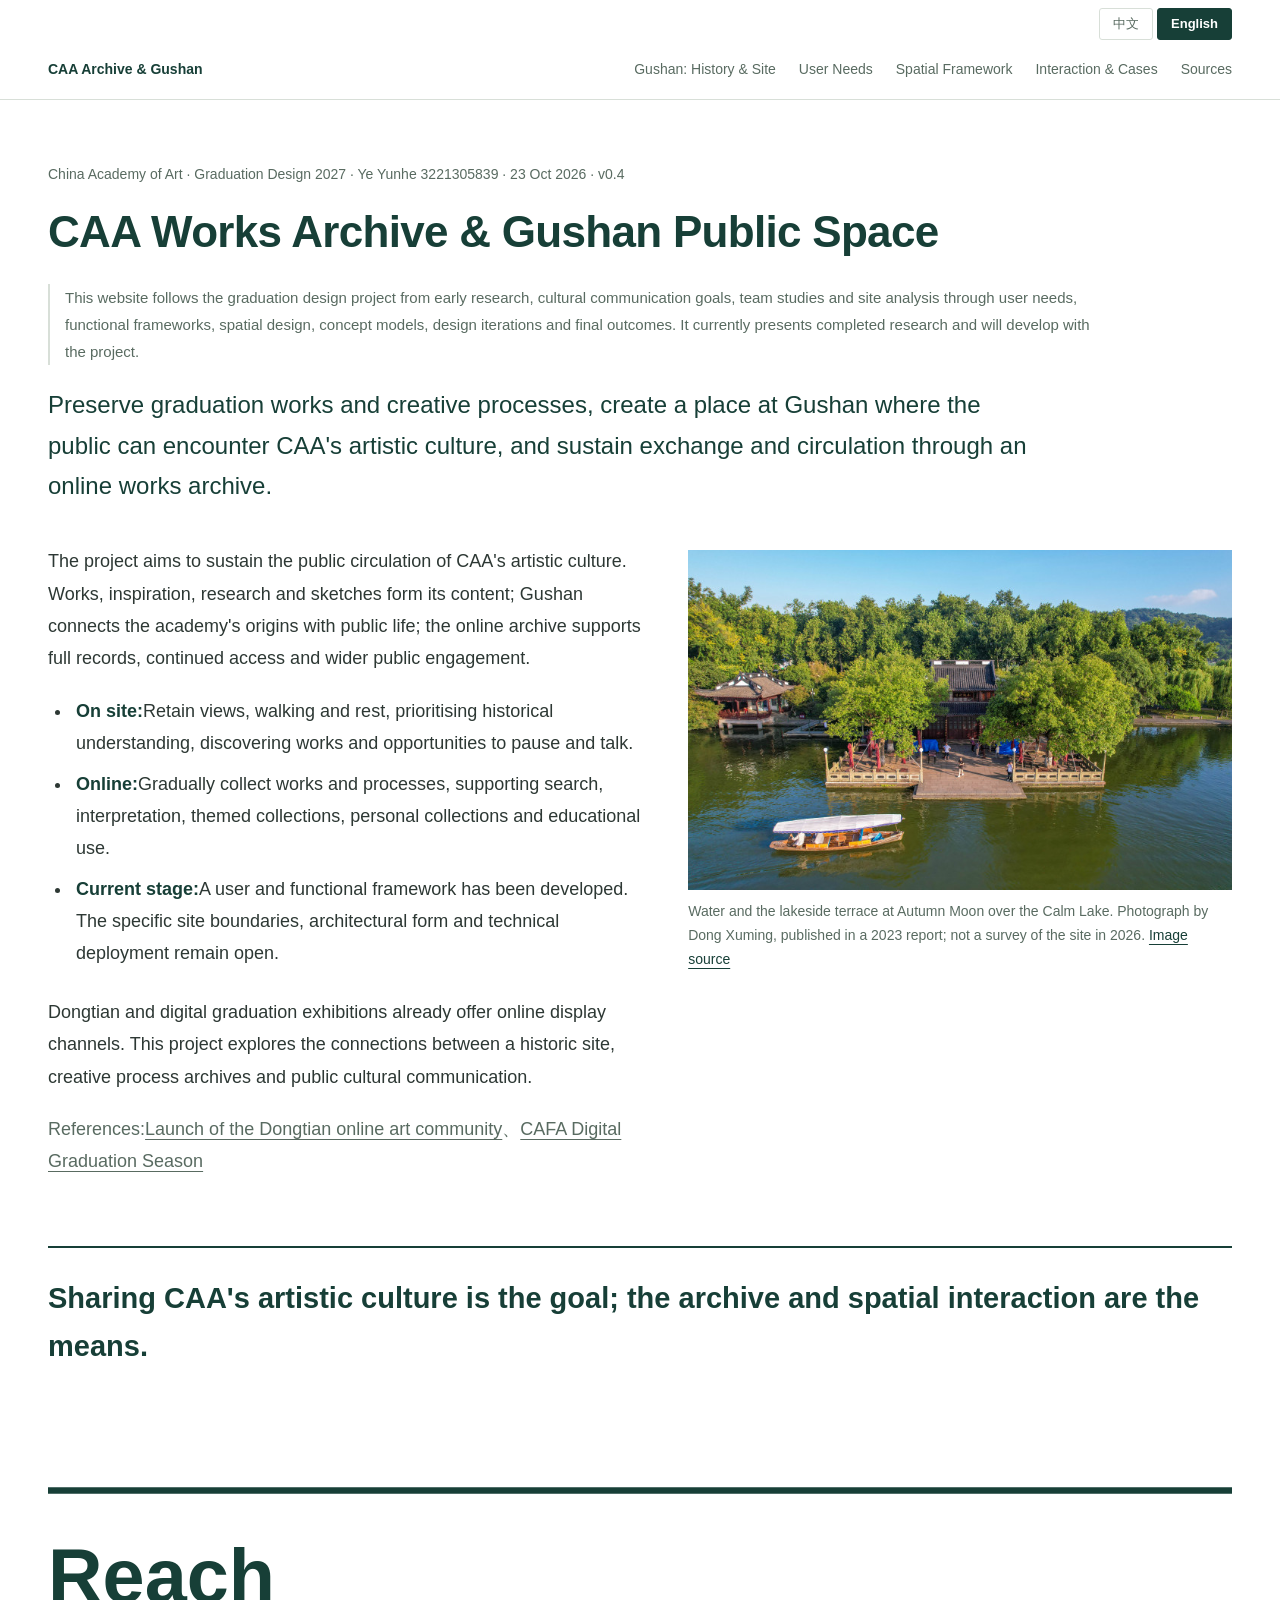
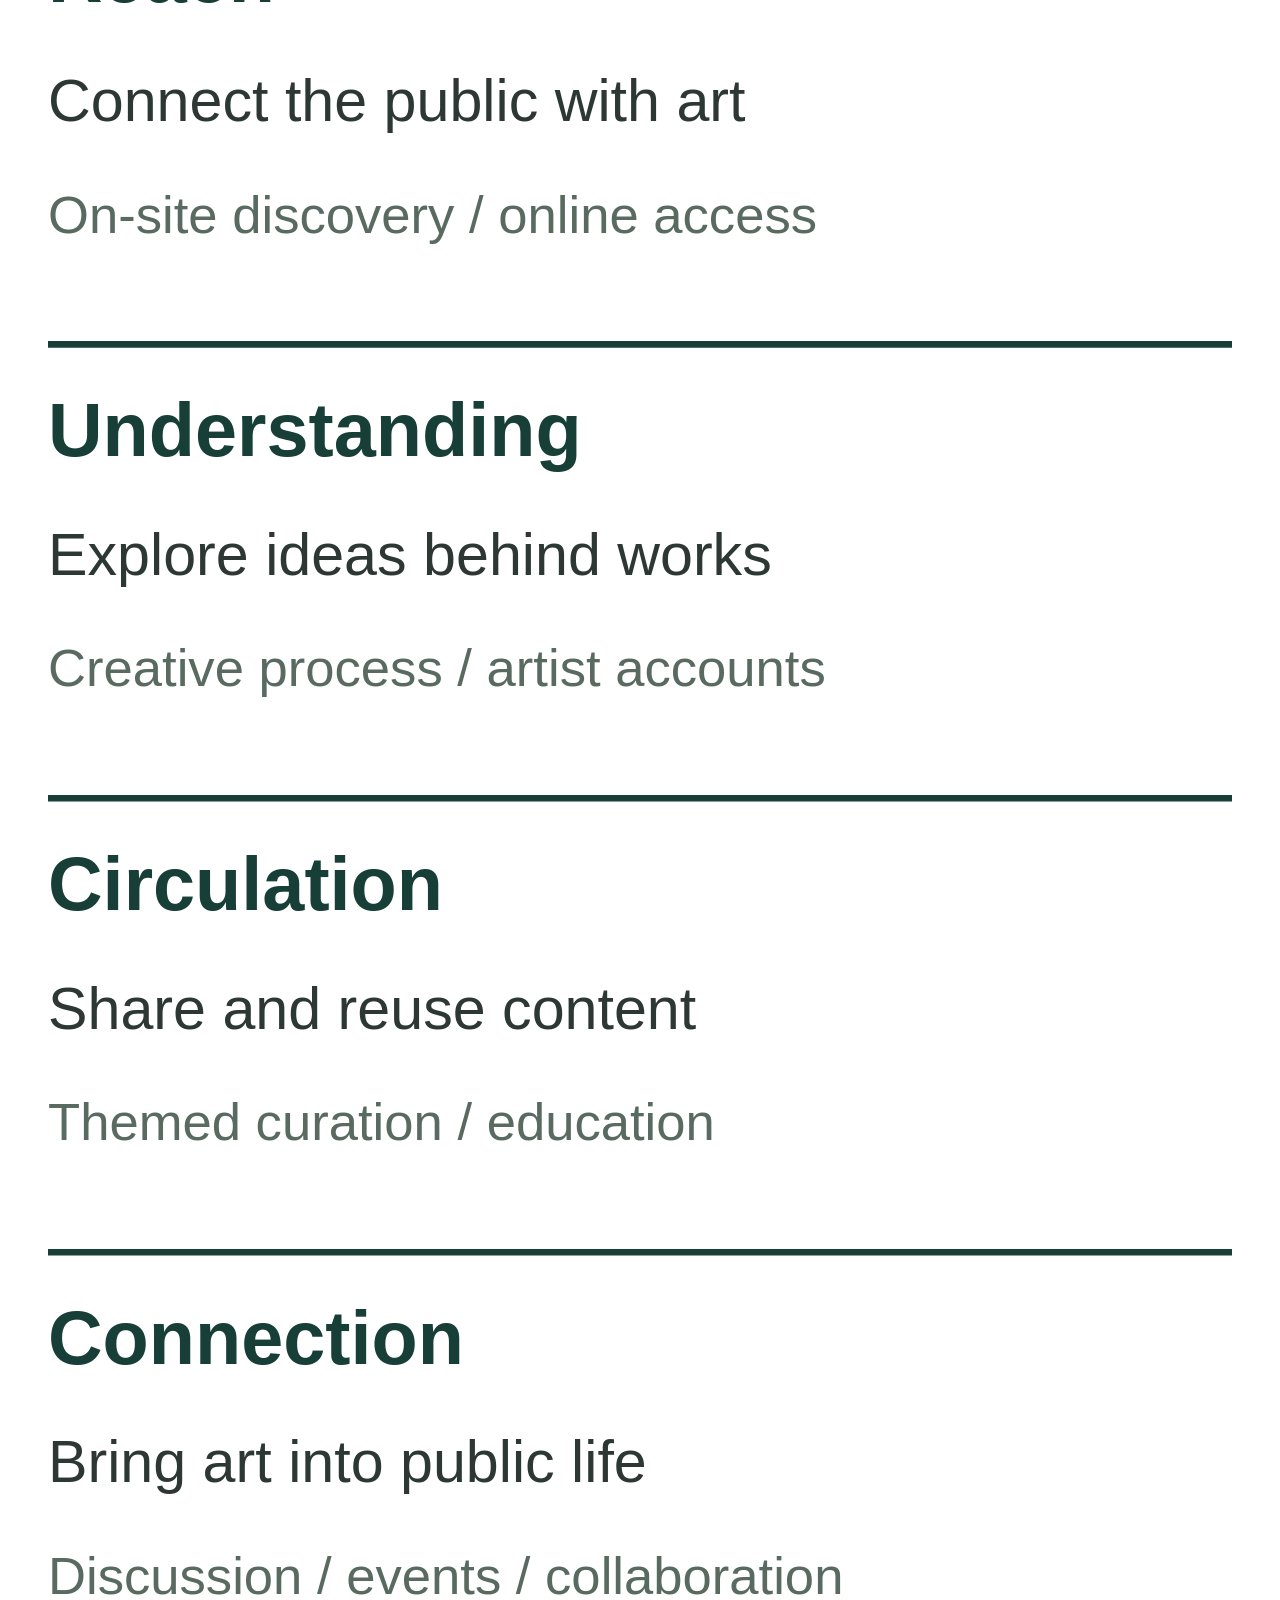
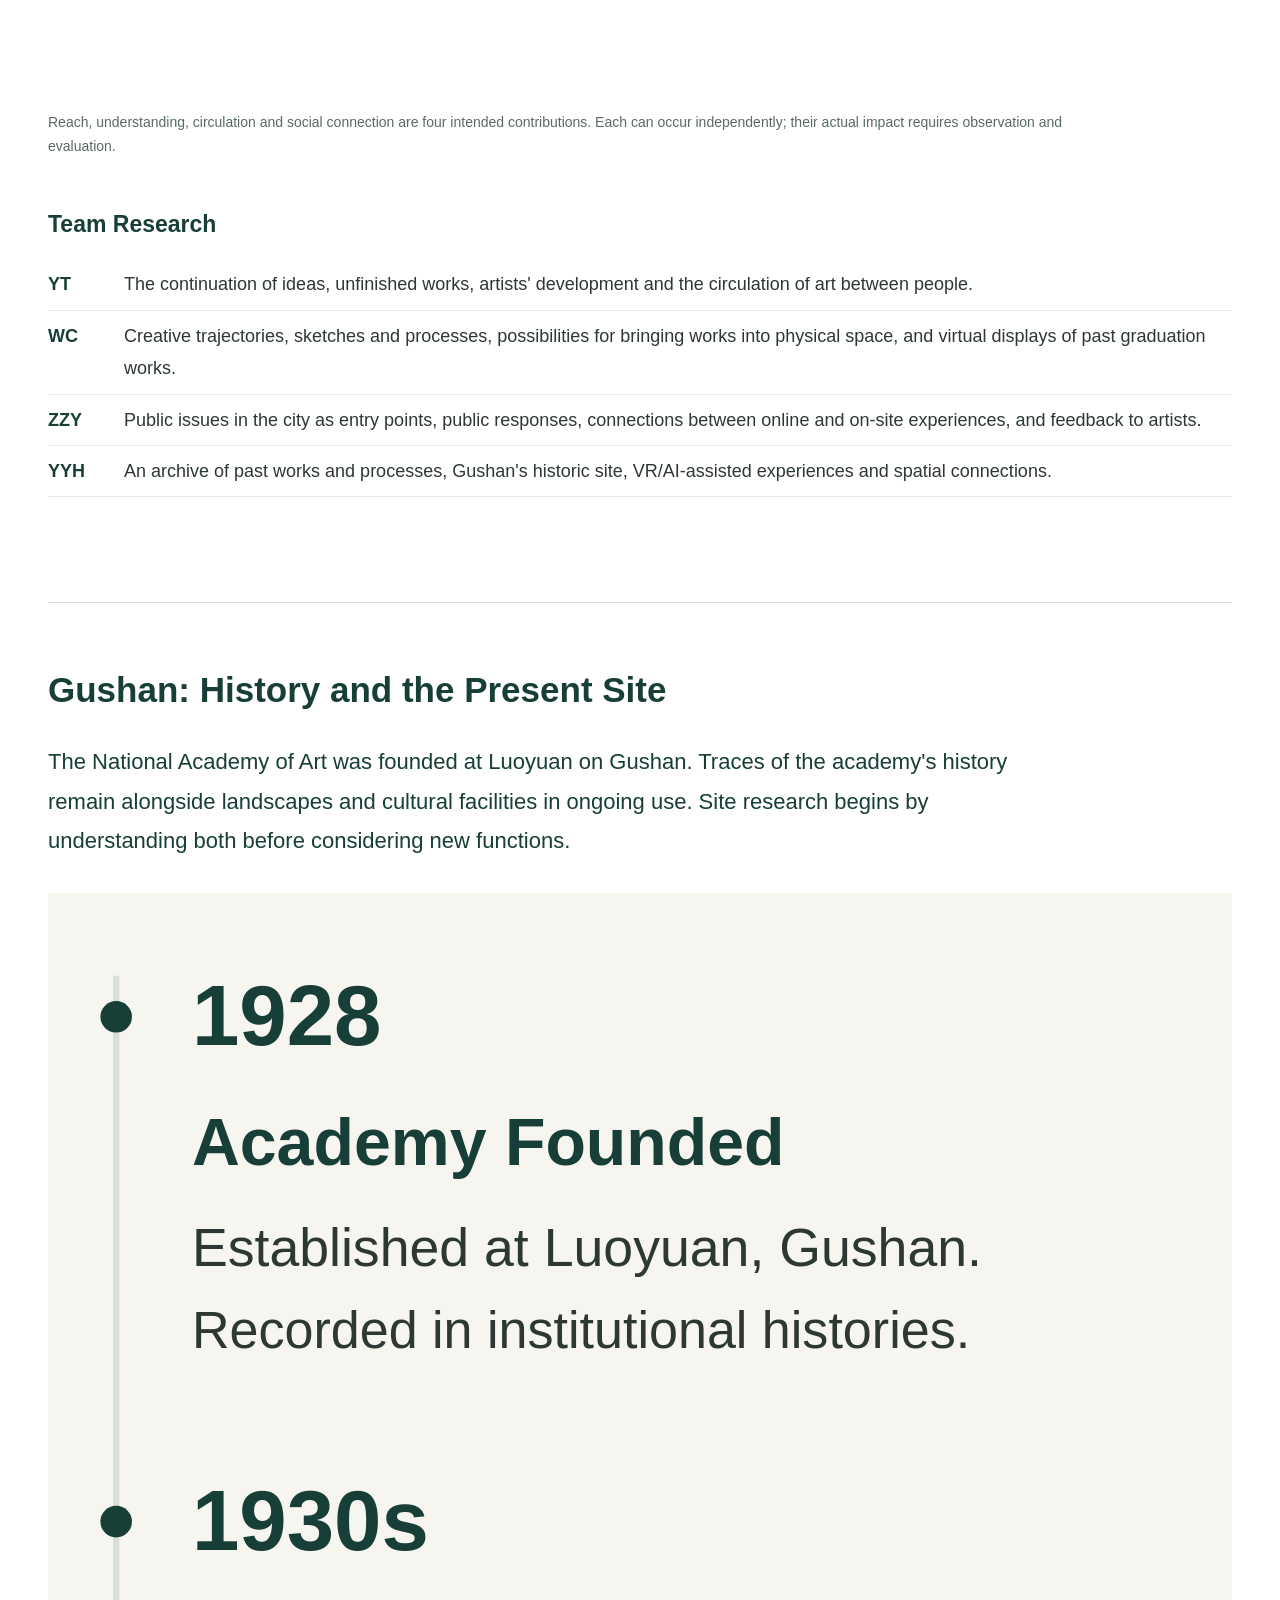
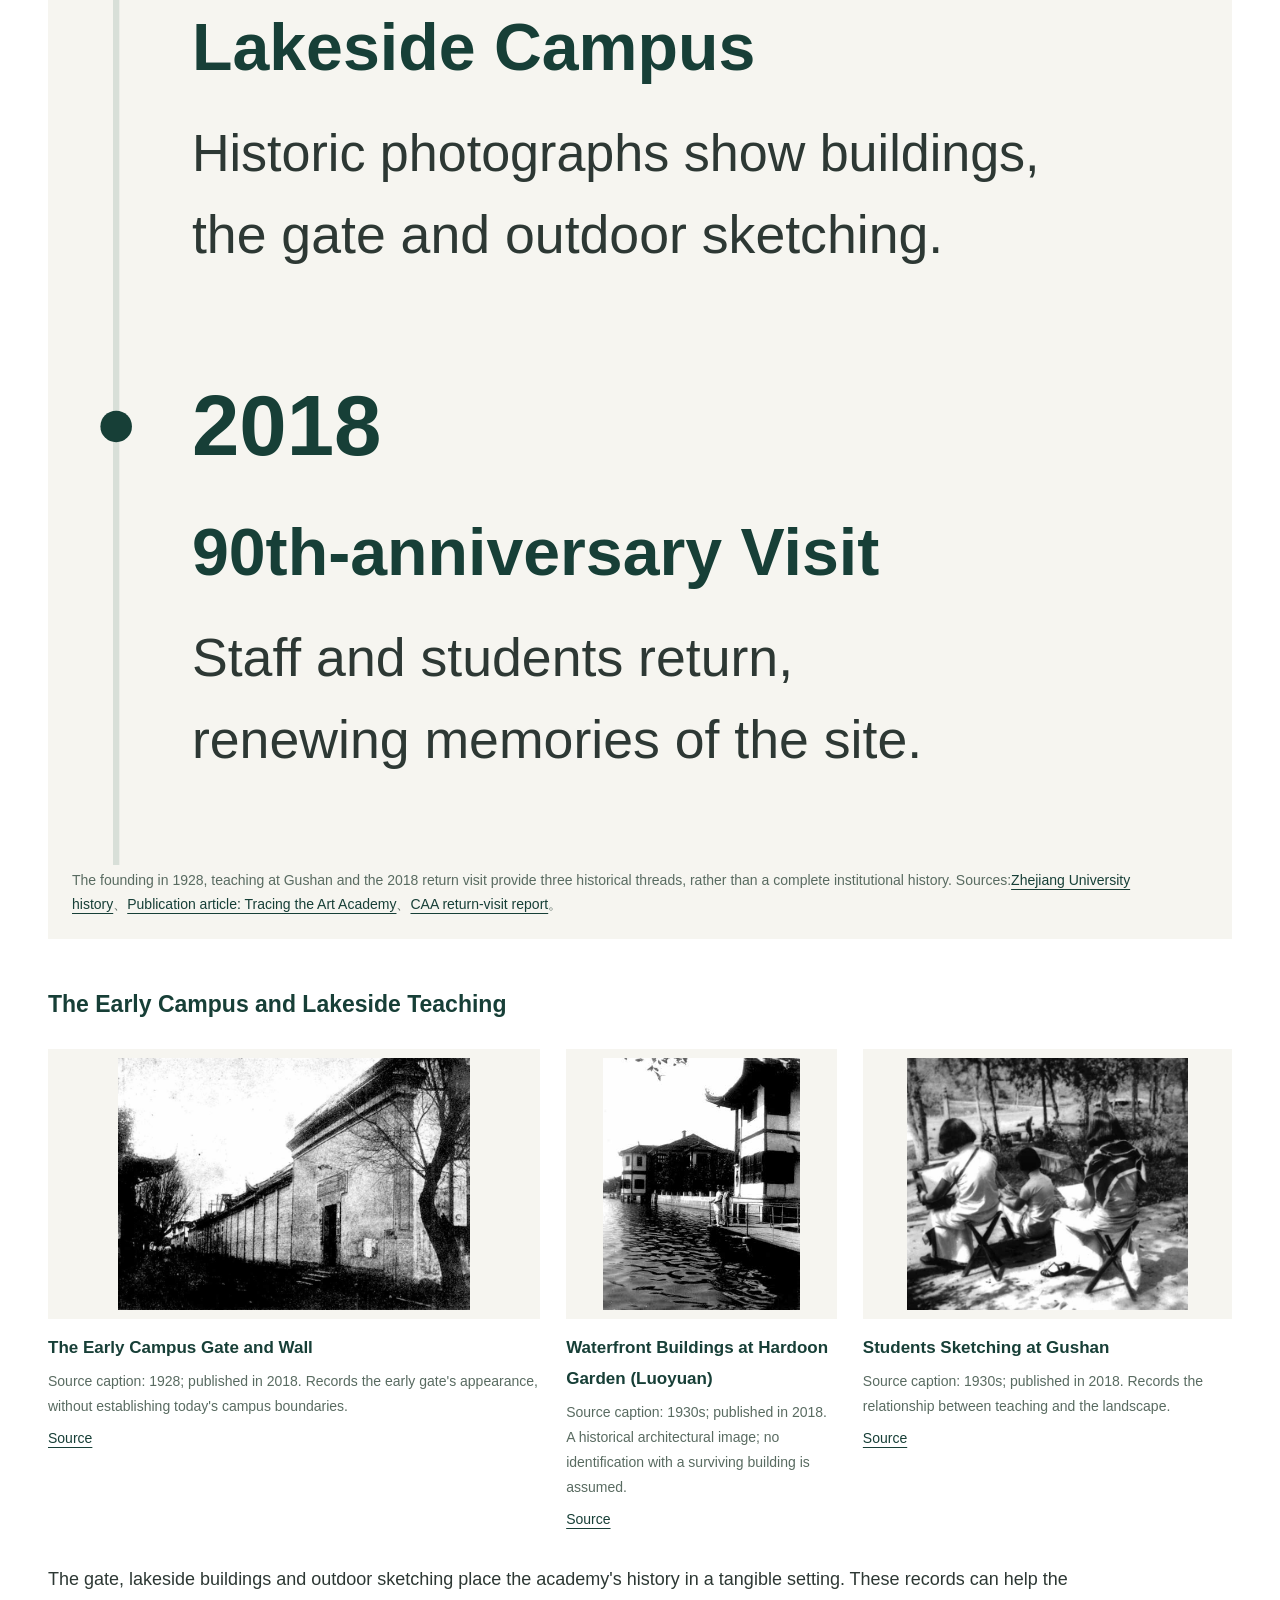
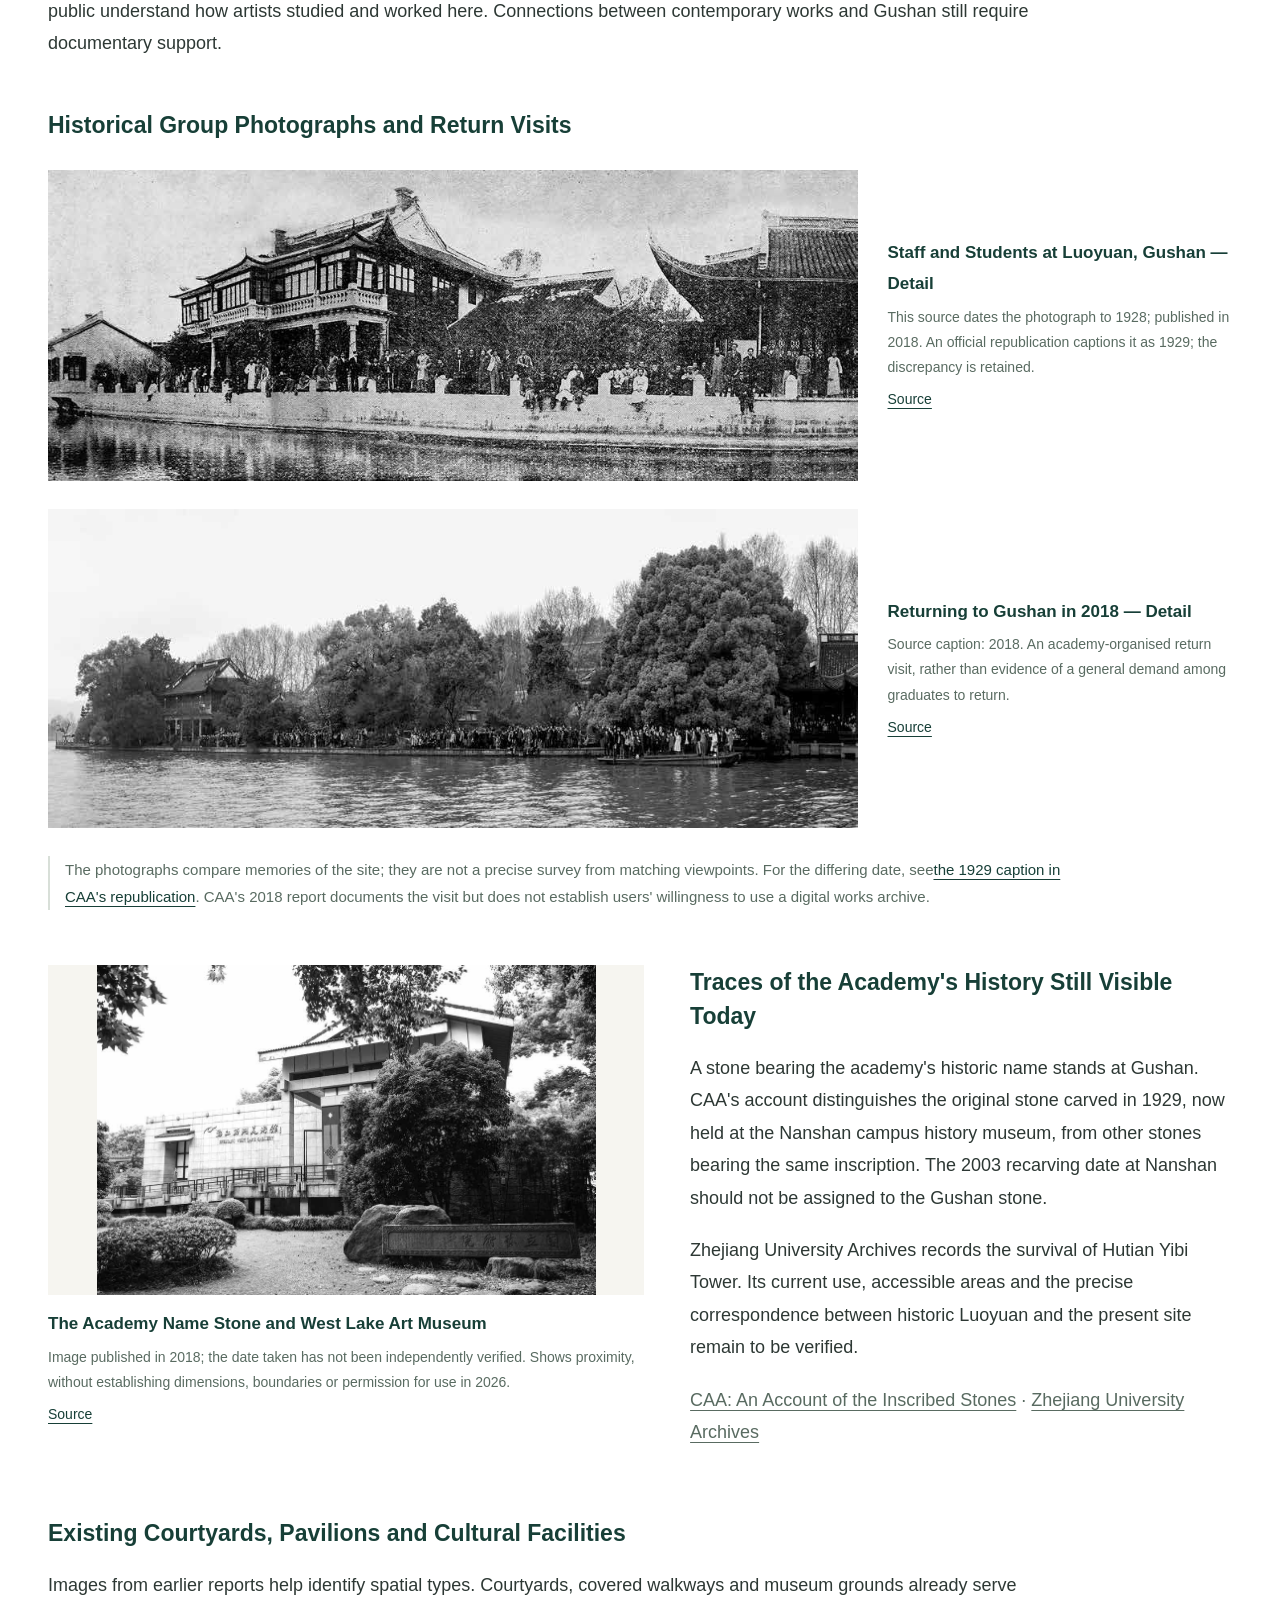
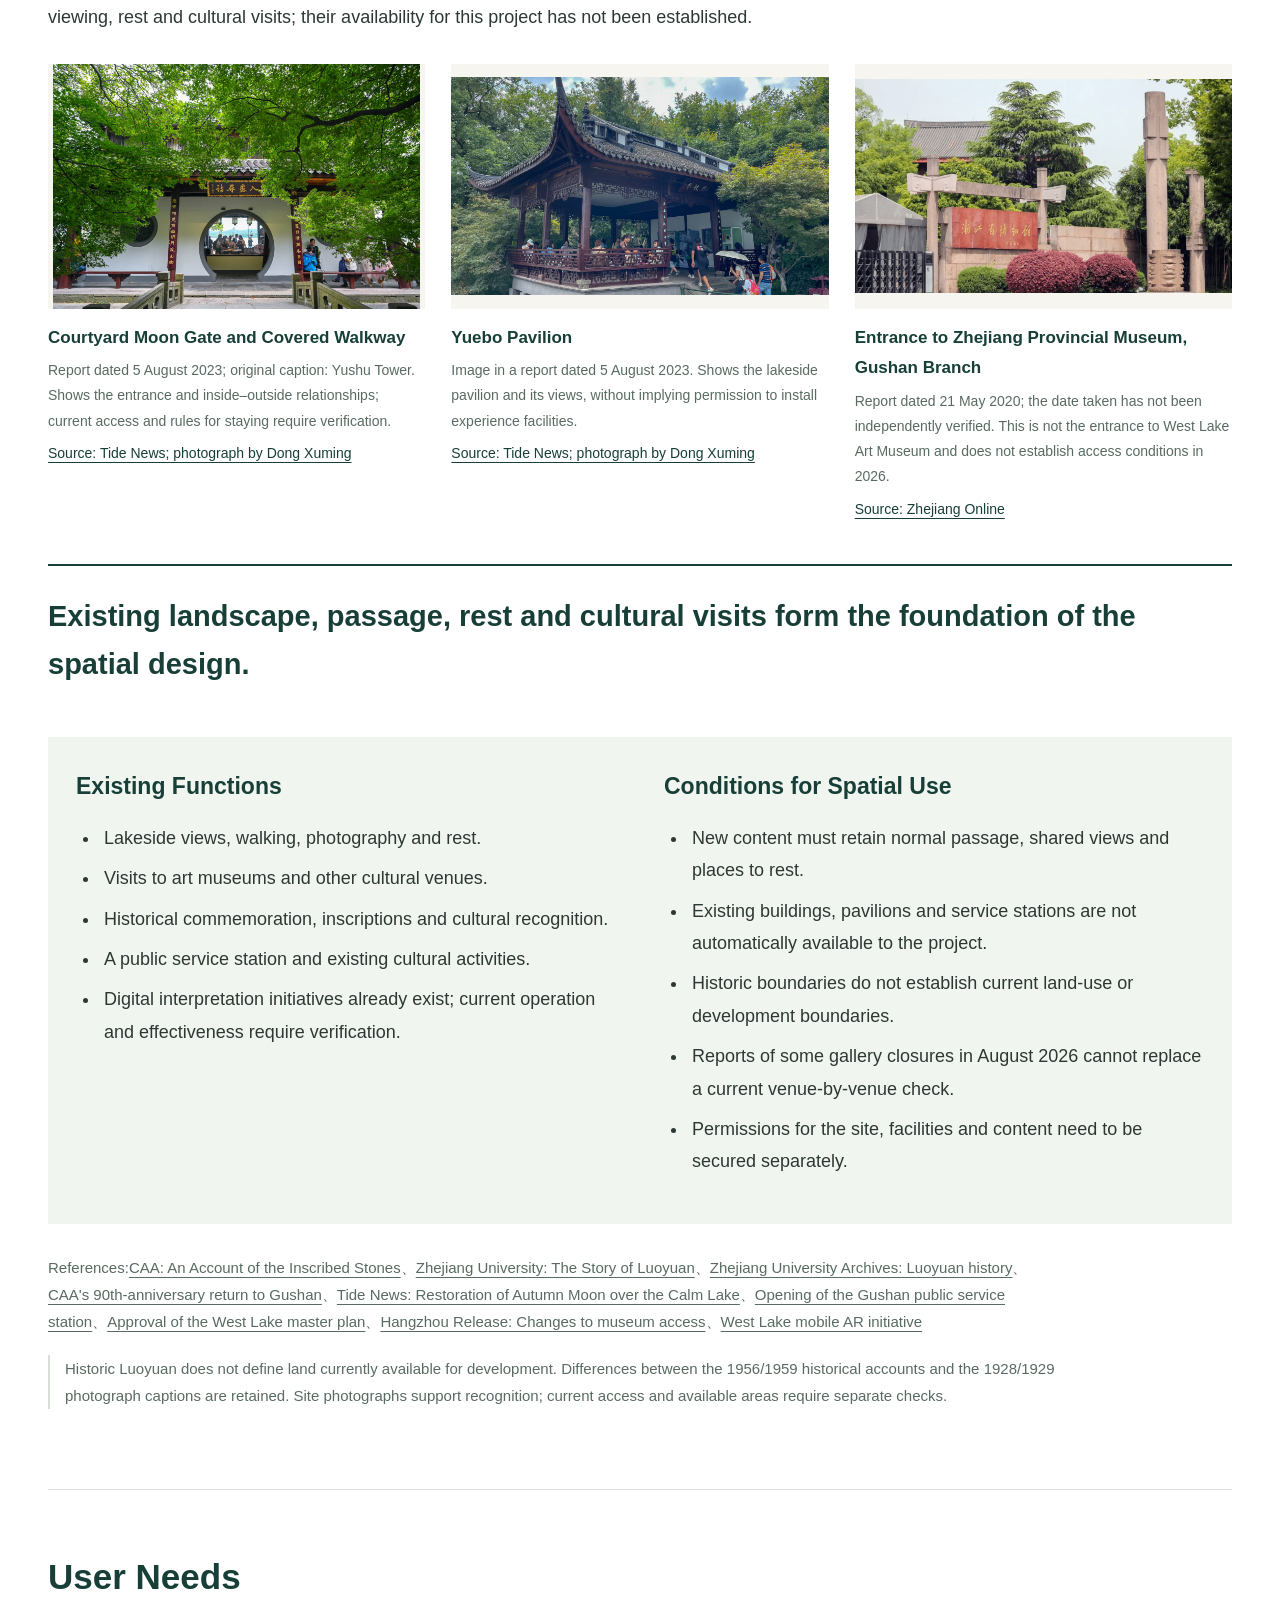
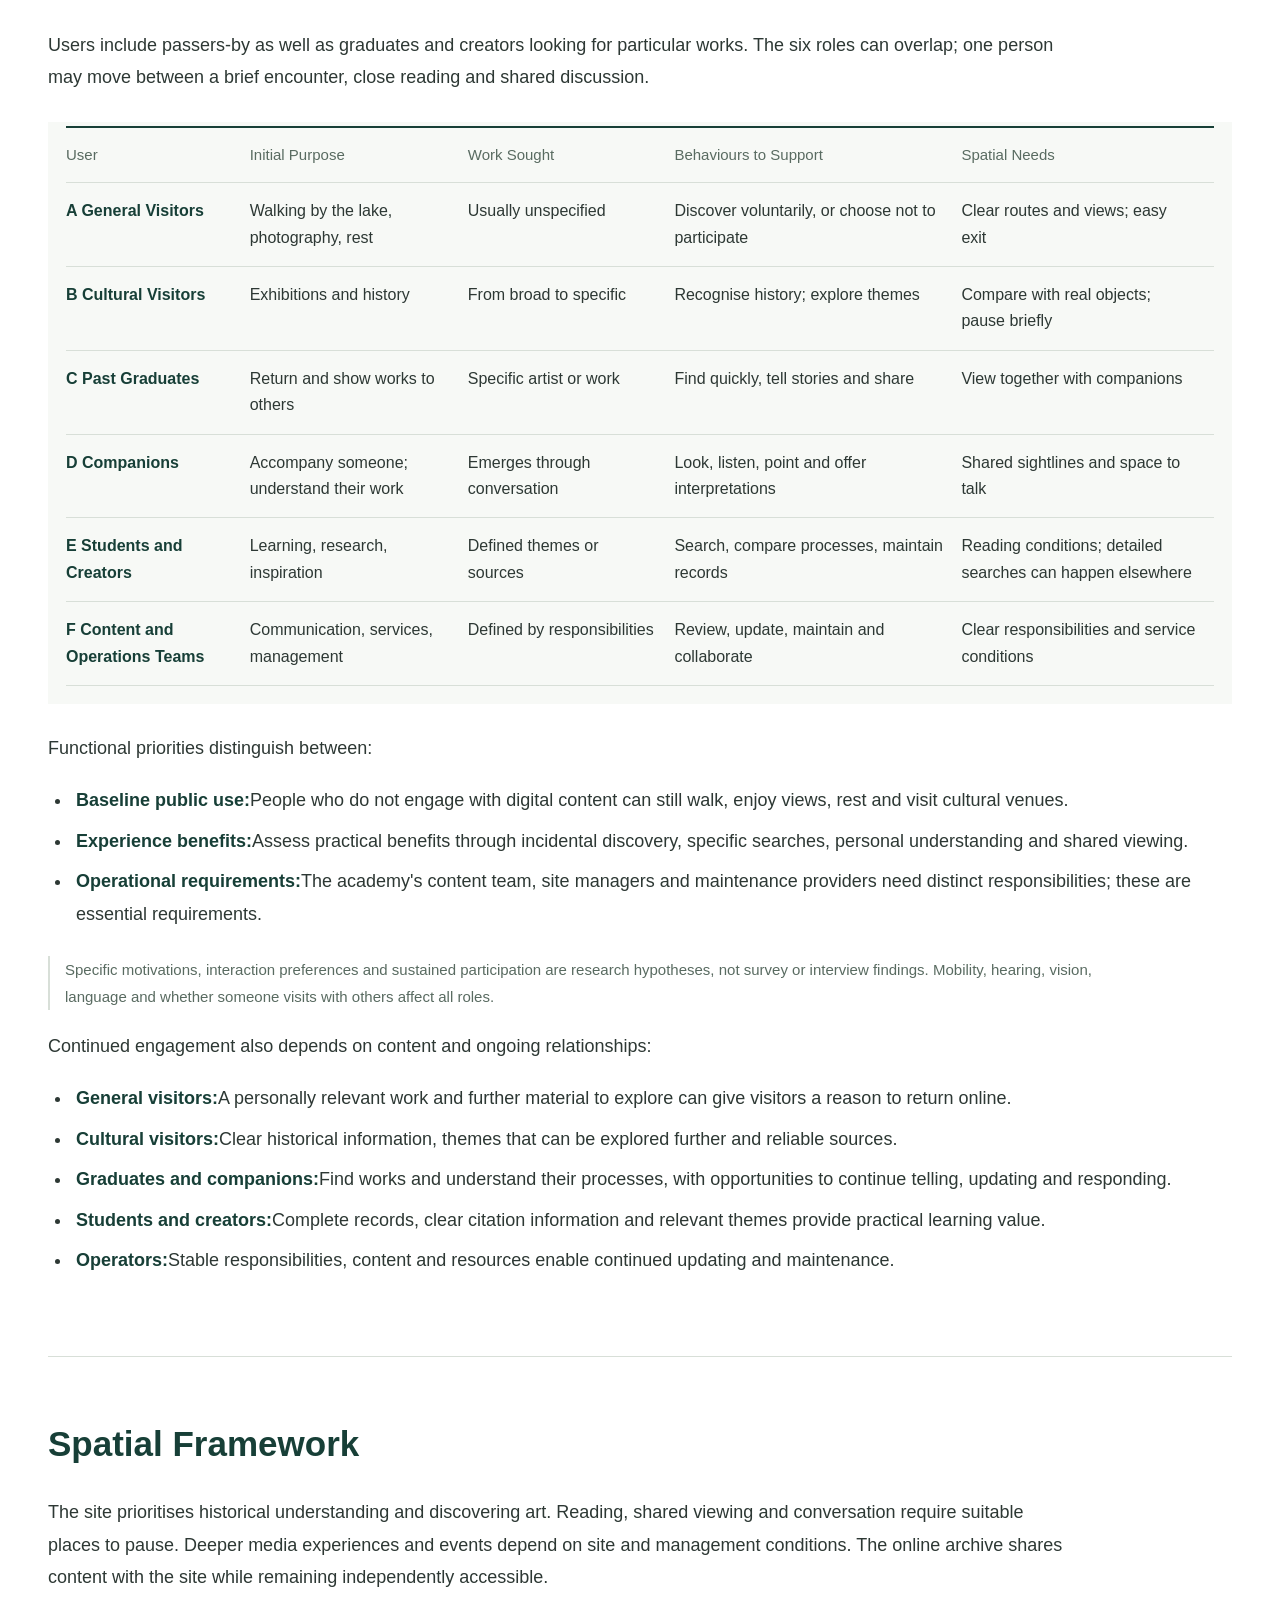
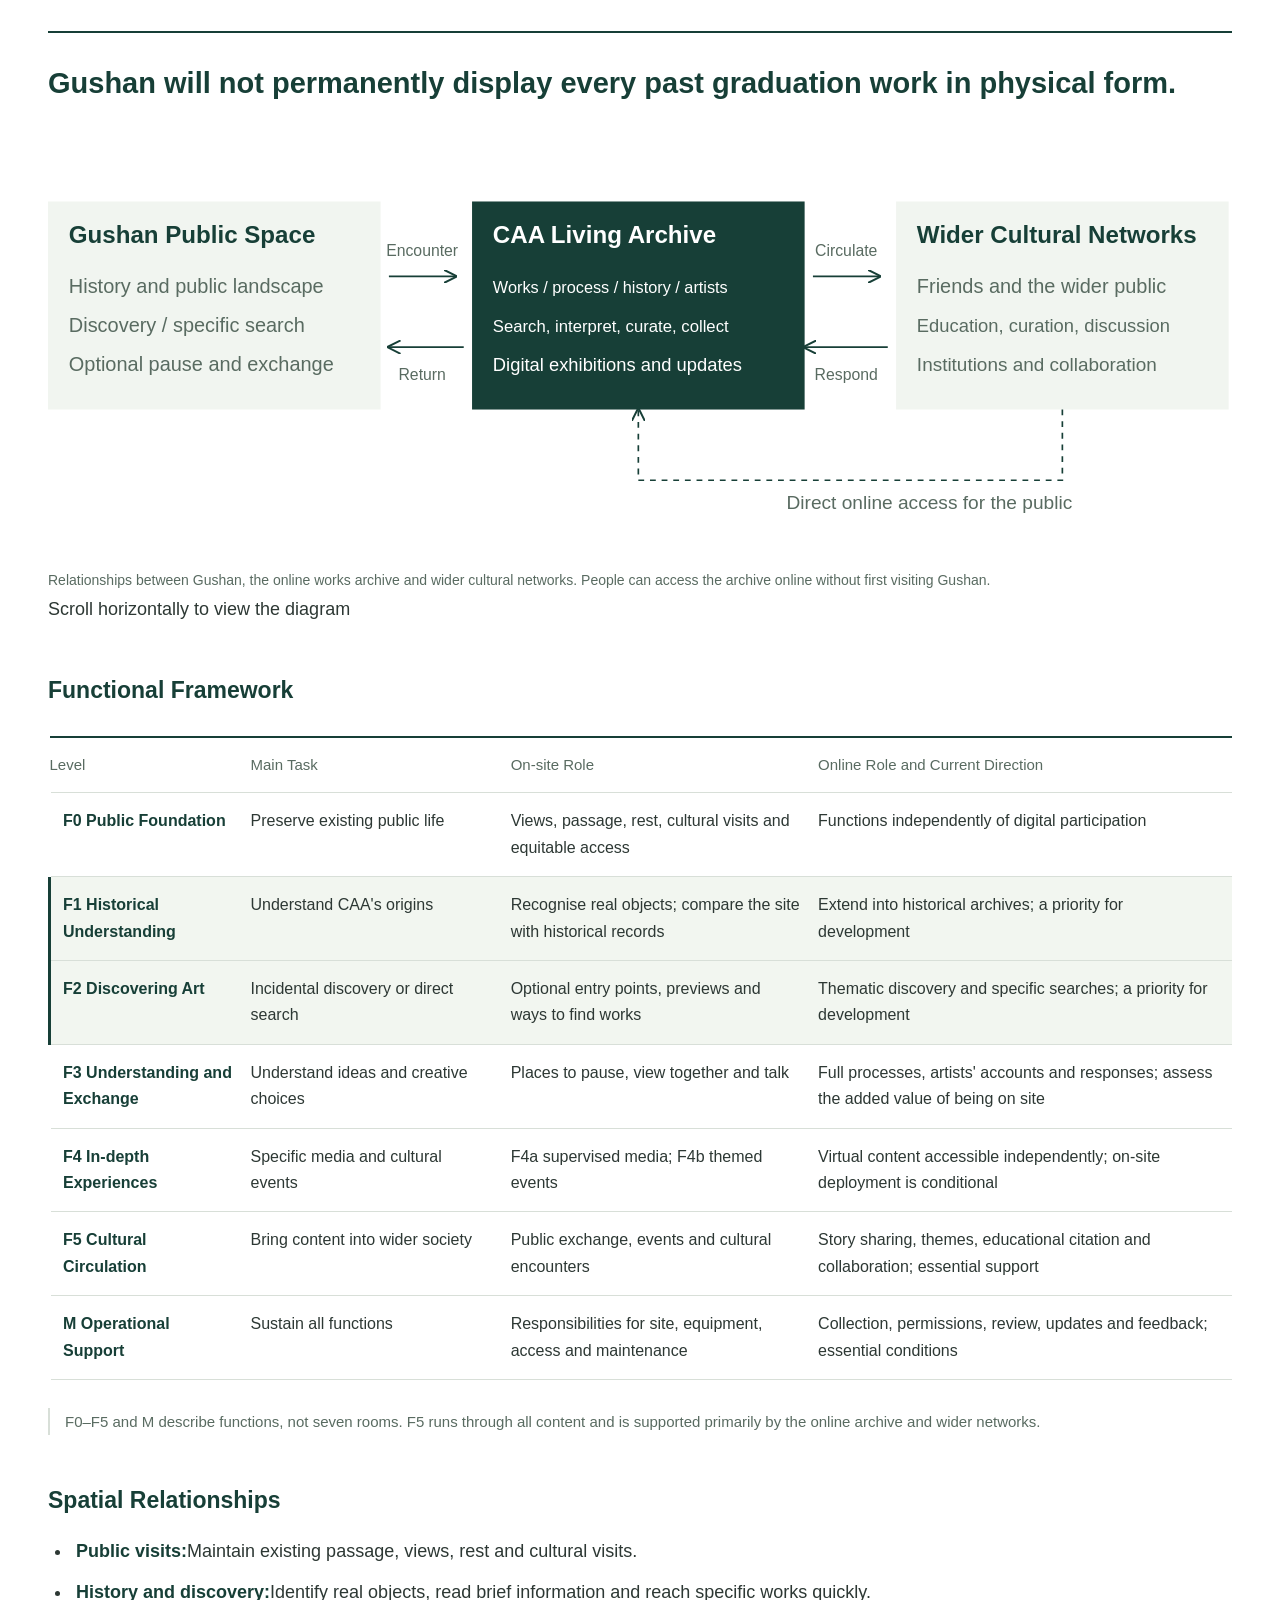
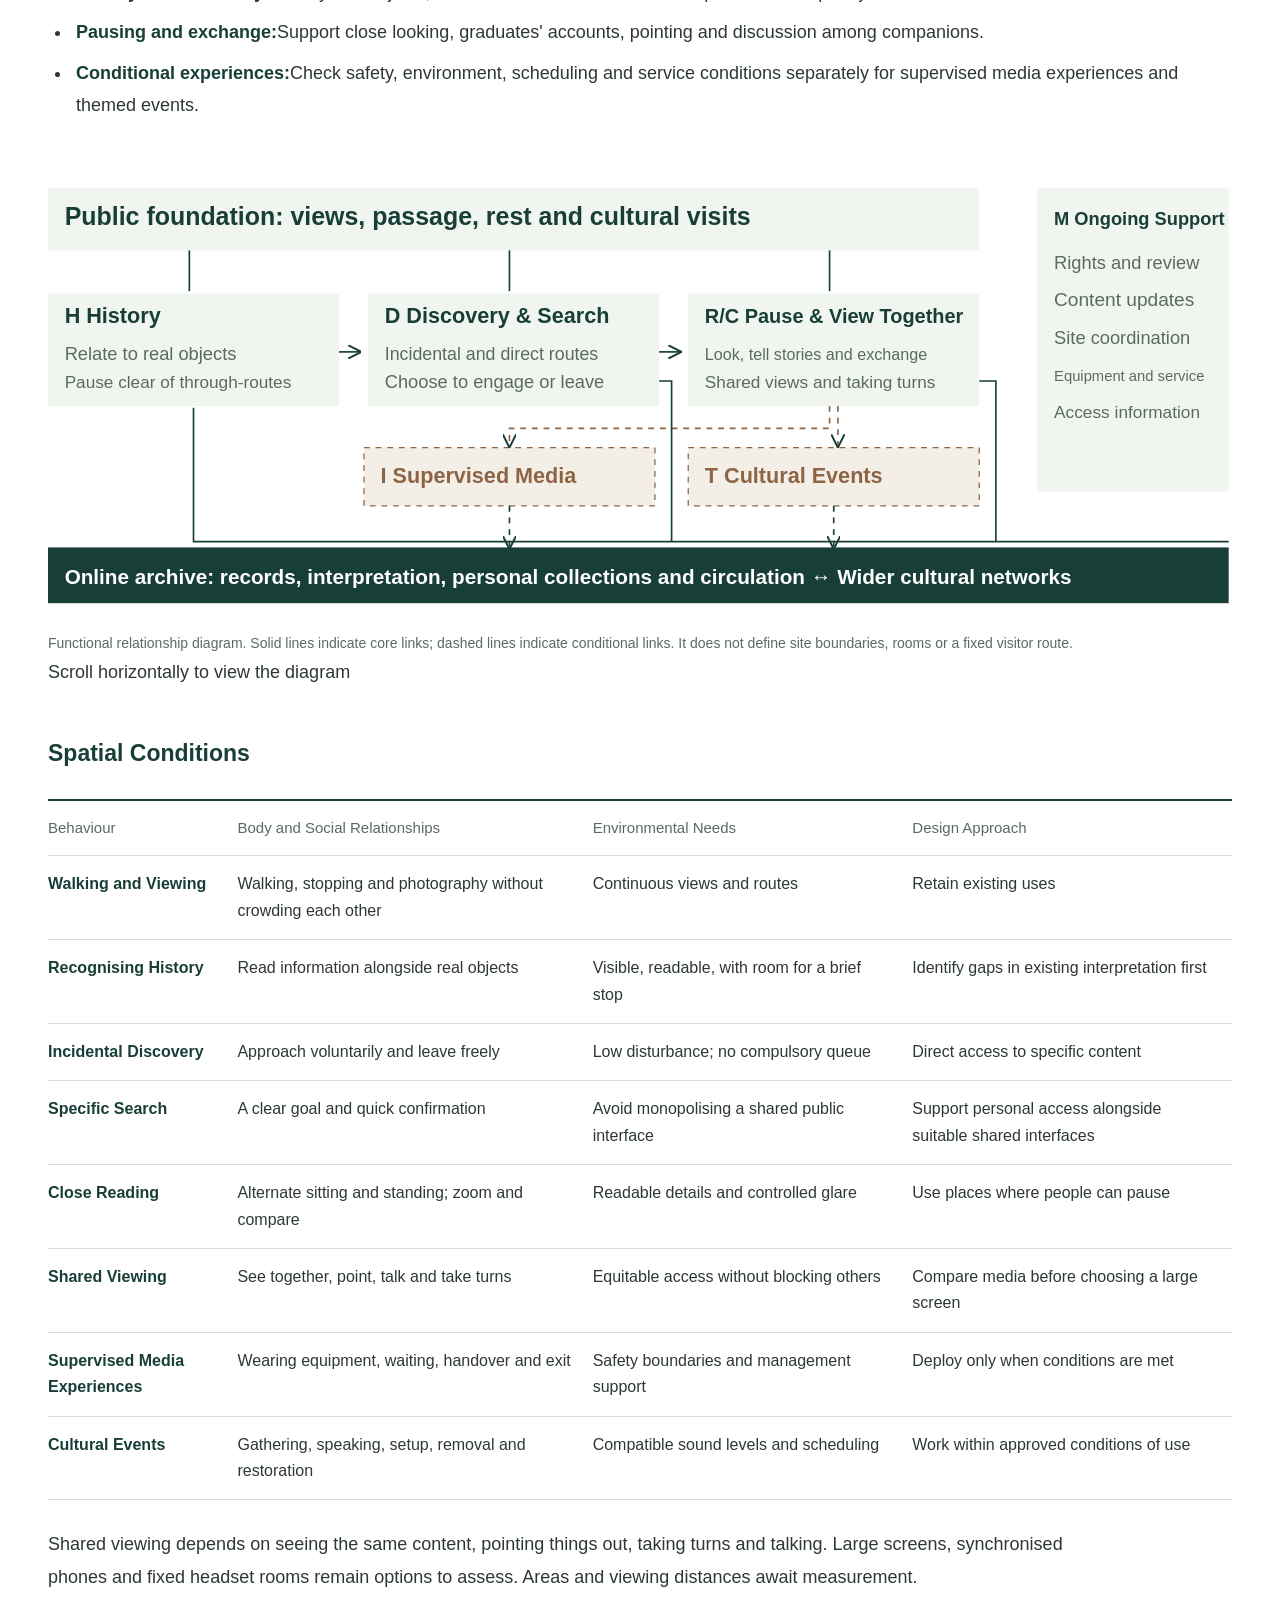
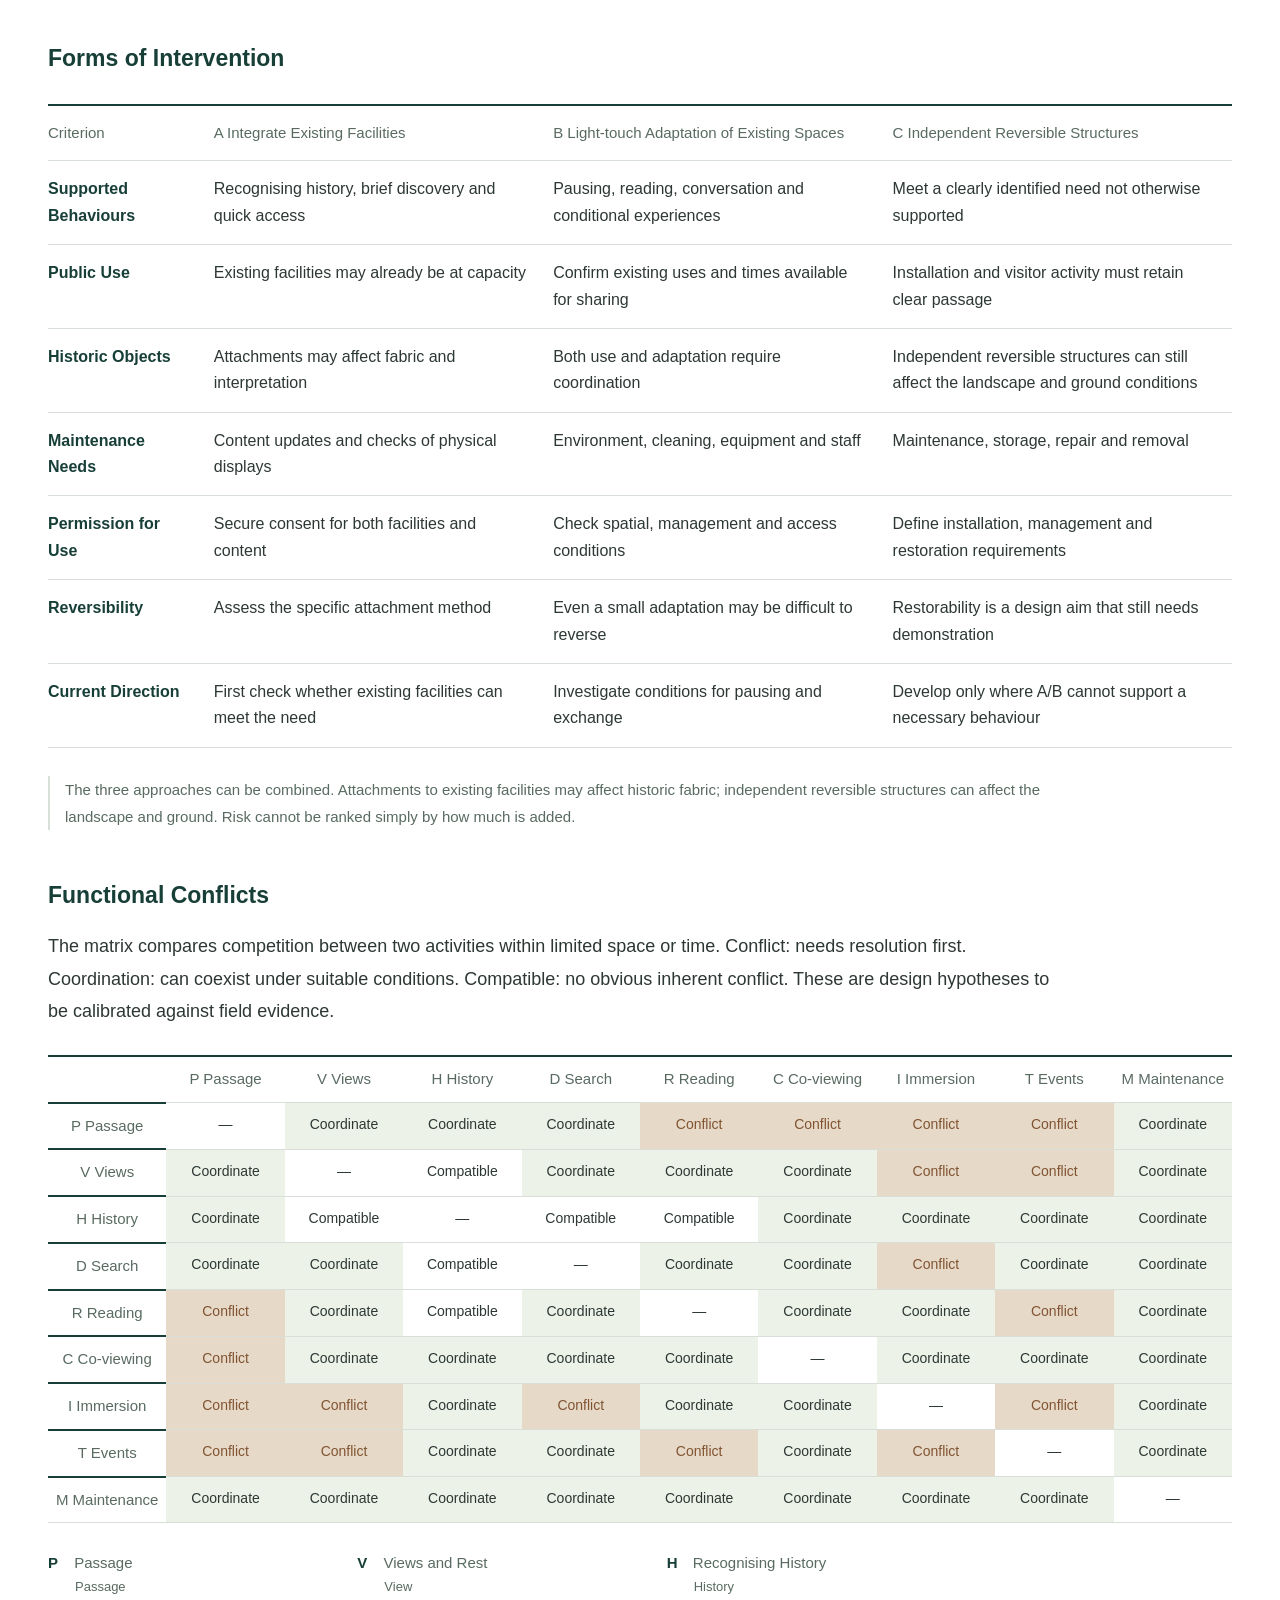
==== docs/index-en.html @ dd073db8 "Publish bilingual research website v0.4" ====
<!doctype html><html lang="en"><head><meta charset="utf-8"><meta name="viewport" content="width=device-width,initial-scale=1"><title>CAA Works Archive &amp; Gushan Public Space | Graduation Design Journal</title><link rel="stylesheet" href="css/reading.css"><link rel="stylesheet" href="css/function-key.css"><link rel="stylesheet" href="css/visual-v03.css"><link rel="stylesheet" href="css/languages.css"><link rel="alternate" hreflang="en" href="index-en.html"><link rel="alternate" hreflang="zh-CN" href="index.html"></head><body><nav aria-label="Contents"><div class="language-bar" role="group" aria-label="Language"><a href="index.html" hreflang="zh-CN" lang="zh-CN" data-language-link>中文</a><a href="index-en.html" hreflang="en" lang="en" data-language-link aria-current="page">English</a></div><div class="nav-inner"><a class="home" href="#overview">CAA Archive &amp; Gushan</a><a href="#site">Gushan: History &amp; Site</a><a href="#users">User Needs</a><a href="#architecture">Spatial Framework</a><a href="#interaction">Interaction &amp; Cases</a><a href="#sources">Sources</a></div></nav><main>
<header id="overview" class="intro">
<p class="byline">China Academy of Art · Graduation Design 2027 · Ye Yunhe 3221305839 · 23 Oct 2026 · v0.4</p>
<h1>CAA Works Archive &amp; Gushan Public Space</h1>
<p class="note">This website follows the graduation design project from early research, cultural communication goals, team studies and site analysis through user needs, functional frameworks, spatial design, concept models, design iterations and final outcomes. It currently presents completed research and will develop with the project.</p>
<p class="intro-text">Preserve graduation works and creative processes, create a place at Gushan where the public can encounter CAA's artistic culture, and sustain exchange and circulation through an online works archive.</p>
<div class="intro-layout"><div>
<p>The project aims to sustain the public circulation of CAA's artistic culture. Works, inspiration, research and sketches form its content; Gushan connects the academy's origins with public life; the online archive supports full records, continued access and wider public engagement.</p>
<ul class=""><li><b>On site:</b>Retain views, walking and rest, prioritising historical understanding, discovering works and opportunities to pause and talk.</li><li><b>Online:</b>Gradually collect works and processes, supporting search, interpretation, themed collections, personal collections and educational use.</li><li><b>Current stage:</b>A user and functional framework has been developed. The specific site boundaries, architectural form and technical deployment remain open.</li></ul>
<p>Dongtian and digital graduation exhibitions already offer online display channels. This project explores the connections between a historic site, creative process archives and public cultural communication.</p>
<p class="source">References:<a href="https://en.caa.edu.cn/info/1111/2925.htm" target="_blank" rel="noopener">Launch of the Dongtian online art community</a>、<a href="https://www.cafa.edu.cn/st/2025/90133125.htm" target="_blank" rel="noopener">CAFA Digital Graduation Season</a></p>
</div><figure class=""><a href="https://tidenews.com.cn/news.html?id=2544083" target="_blank" rel="noopener"><img src="assets/images/lake.jpg" alt="Water and the lakeside terrace at Autumn Moon over the Calm Lake. Photograph by Dong Xuming, published in a 2023 report; not a survey of the site in 2026."></a><figcaption>Water and the lakeside terrace at Autumn Moon over the Calm Lake. Photograph by Dong Xuming, published in a 2023 report; not a survey of the site in 2026. <a href="https://tidenews.com.cn/news.html?id=2544083" target="_blank" rel="noopener">Image source</a></figcaption></figure></div>
<p class="key-statement">Sharing CAA's artistic culture is the goal; the archive and spatial interaction are the means.</p><figure class="diagram"><picture><source media="(max-width: 580px)" srcset="assets/diagrams/en/cultural_reach_mobile.svg"><img src="assets/diagrams/en/cultural_reach.svg" alt="Reach, understanding, circulation and social connection are four intended contributions. Each can occur independently; their actual impact requires observation and evaluation." loading="lazy"></picture><figcaption>Reach, understanding, circulation and social connection are four intended contributions. Each can occur independently; their actual impact requires observation and evaluation.</figcaption></figure><h3>Team Research</h3>
<dl class="team">
<div><dt>YT</dt><dd>The continuation of ideas, unfinished works, artists' development and the circulation of art between people.</dd></div>
<div><dt>WC</dt><dd>Creative trajectories, sketches and processes, possibilities for bringing works into physical space, and virtual displays of past graduation works.</dd></div>
<div><dt>ZZY</dt><dd>Public issues in the city as entry points, public responses, connections between online and on-site experiences, and feedback to artists.</dd></div>
<div><dt>YYH</dt><dd>An archive of past works and processes, Gushan's historic site, VR/AI-assisted experiences and spatial connections.</dd></div>
</dl>
</header>

<section id="site"><h2>Gushan: History and the Present Site</h2>
<p class="section-lead">The National Academy of Art was founded at Luoyuan on Gushan. Traces of the academy's history remain alongside landscapes and cultural facilities in ongoing use. Site research begins by understanding both before considering new functions.</p>
<figure class="diagram timeline-figure"><picture><source media="(max-width: 580px)" srcset="assets/diagrams/en/history_timeline_mobile.svg"><img src="assets/diagrams/en/history_timeline.svg" alt="The founding in 1928, teaching at Gushan and the 2018 return visit provide three historical threads, rather than a complete institutional history. Sources: Zhejiang University history, the publication article for Tracing the Art Academy, and CAA&#x27;s return-visit report." loading="lazy"></picture><figcaption>The founding in 1928, teaching at Gushan and the 2018 return visit provide three historical threads, rather than a complete institutional history. Sources:<a href="https://www.zju.edu.cn/2019/0426/c32917a1510354/pagem.htm" target="_blank" rel="noopener">Zhejiang University history</a>、<a href="https://www.sohu.com/a/258693115_664182" target="_blank" rel="noopener">Publication article: Tracing the Art Academy</a>、<a href="https://www.caa.edu.cn/info/1289/2615.htm" target="_blank" rel="noopener">CAA return-visit report</a>。</figcaption></figure><h3>The Early Campus and Lakeside Teaching</h3><div class="history-images"><figure class="research-photo campus-gate"><a href="assets/images/yyxz_7.jpg" target="_blank"><img src="assets/images/yyxz_7.jpg" alt="The gate and boundary wall when the academy was founded. Source caption: 1928; published in 2018." loading="lazy"></a><figcaption><b>The Early Campus Gate and Wall</b><span>Source caption: 1928; published in 2018. Records the early gate's appearance, without establishing today's campus boundaries.</span><a href="https://www.sohu.com/a/258693115_664182" target="_blank" rel="noopener">Source</a></figcaption></figure><figure class="research-photo waterside"><a href="assets/images/yyxz_6.jpg" target="_blank"><img src="assets/images/yyxz_6.jpg" alt="Waterfront buildings at Hardoon Garden (Luoyuan). Source caption: 1930s; published in 2018." loading="lazy"></a><figcaption><b>Waterfront Buildings at Hardoon Garden (Luoyuan)</b><span>Source caption: 1930s; published in 2018. A historical architectural image; no identification with a surviving building is assumed.</span><a href="https://www.sohu.com/a/258693115_664182" target="_blank" rel="noopener">Source</a></figcaption></figure><figure class="research-photo students"><a href="assets/images/yyxz_9.jpg" target="_blank"><img src="assets/images/yyxz_9.jpg" alt="Students sketching at Gushan. Source caption: 1930s; published in 2018." loading="lazy"></a><figcaption><b>Students Sketching at Gushan</b><span>Source caption: 1930s; published in 2018. Records the relationship between teaching and the landscape.</span><a href="https://www.sohu.com/a/258693115_664182" target="_blank" rel="noopener">Source</a></figcaption></figure></div><p>The gate, lakeside buildings and outdoor sketching place the academy's history in a tangible setting. These records can help the public understand how artists studied and worked here. Connections between contemporary works and Gushan still require documentary support.</p><h3>Historical Group Photographs and Return Visits</h3><div class="memory-comparison"><figure class="research-photo "><a href="assets/images/yyxz_1.jpg" target="_blank"><img src="assets/images/yyxz_1.jpg" alt="Detail of a group photograph of staff and students at Luoyuan, Gushan. This source dates it to 1928; published in 2018." loading="lazy"></a><figcaption><b>Staff and Students at Luoyuan, Gushan — Detail</b><span>This source dates the photograph to 1928; published in 2018. An official republication captions it as 1929; the discrepancy is retained.</span><a href="https://www.sohu.com/a/258693115_664182" target="_blank" rel="noopener">Source</a></figcaption></figure><figure class="research-photo "><a href="assets/images/yyxz_2.jpg" target="_blank"><img src="assets/images/yyxz_2.jpg" alt="Detail of the 2018 return-visit group photograph at Gushan. Source caption: 2018." loading="lazy"></a><figcaption><b>Returning to Gushan in 2018 — Detail</b><span>Source caption: 2018. An academy-organised return visit, rather than evidence of a general demand among graduates to return.</span><a href="https://www.sohu.com/a/258693115_664182" target="_blank" rel="noopener">Source</a></figcaption></figure></div><p class="note">The photographs compare memories of the site; they are not a precise survey from matching viewpoints. For the differing date, see<a href="https://www.caa.edu.cn/info/3811/11439.htm" target="_blank" rel="noopener">the 1929 caption in CAA's republication</a>. CAA's 2018 report documents the visit but does not establish users' willingness to use a digital works archive.</p><div class="place-anchor"><figure class="research-photo "><a href="assets/images/stone.jpg" target="_blank"><img src="assets/images/stone.jpg" alt="The National Academy of Art name stone beside West Lake Art Museum. Image published in a 2018 article; the date taken has not been independently verified." loading="lazy"></a><figcaption><b>The Academy Name Stone and West Lake Art Museum</b><span>Image published in 2018; the date taken has not been independently verified. Shows proximity, without establishing dimensions, boundaries or permission for use in 2026.</span><a href="https://www.sohu.com/a/258693115_664182" target="_blank" rel="noopener">Source</a></figcaption></figure><div><h3>Traces of the Academy's History Still Visible Today</h3><p>A stone bearing the academy's historic name stands at Gushan. CAA's account distinguishes the original stone carved in 1929, now held at the Nanshan campus history museum, from other stones bearing the same inscription. The 2003 recarving date at Nanshan should not be assigned to the Gushan stone.</p><p>Zhejiang University Archives records the survival of Hutian Yibi Tower. Its current use, accessible areas and the precise correspondence between historic Luoyuan and the present site remain to be verified.</p><p class="source"><a href="https://www.caa.edu.cn/info/1332/2416702.htm" target="_blank" rel="noopener">CAA: An Account of the Inscribed Stones</a> · <a href="https://acv.zju.edu.cn/site/bgxw_view.html?id=1302" target="_blank" rel="noopener">Zhejiang University Archives</a></p></div></div><h3>Existing Courtyards, Pavilions and Cultural Facilities</h3><p>Images from earlier reports help identify spatial types. Courtyards, covered walkways and museum grounds already serve viewing, rest and cultural visits; their availability for this project has not been established.</p><div class="current-images"><figure class="research-photo "><a href="assets/images/gate.jpg" target="_blank"><img src="assets/images/gate.jpg" alt="A courtyard moon gate and covered walkway. Report dated 5 August 2023; original caption: Yushu Tower." loading="lazy"></a><figcaption><b>Courtyard Moon Gate and Covered Walkway</b><span>Report dated 5 August 2023; original caption: Yushu Tower. Shows the entrance and inside–outside relationships; current access and rules for staying require verification.</span><a href="https://tidenews.com.cn/news.html?id=2544083" target="_blank" rel="noopener">Source: Tide News; photograph by Dong Xuming</a></figcaption></figure><figure class="research-photo "><a href="assets/images/phqy2023_yuebo.jpg" target="_blank"><img src="assets/images/phqy2023_yuebo.jpg" alt="Yuebo Pavilion. Image in a report dated 5 August 2023." loading="lazy"></a><figcaption><b>Yuebo Pavilion</b><span>Image in a report dated 5 August 2023. Shows the lakeside pavilion and its views, without implying permission to install experience facilities.</span><a href="https://tidenews.com.cn/news.html?id=2544083" target="_blank" rel="noopener">Source: Tide News; photograph by Dong Xuming</a></figcaption></figure><figure class="research-photo "><a href="assets/images/zjb_gate_2020.png" target="_blank"><img src="assets/images/zjb_gate_2020.png" alt="Entrance to the Gushan branch of Zhejiang Provincial Museum. Report dated 21 May 2020; the date taken has not been independently verified." loading="lazy"></a><figcaption><b>Entrance to Zhejiang Provincial Museum, Gushan Branch</b><span>Report dated 21 May 2020; the date taken has not been independently verified. This is not the entrance to West Lake Art Museum and does not establish access conditions in 2026.</span><a href="https://zjnews.zjol.com.cn/zjnews/zjxw/202005/t20200521_11985483.shtml" target="_blank" rel="noopener">Source: Zhejiang Online</a></figcaption></figure></div><p class="key-statement">Existing landscape, passage, rest and cultural visits form the foundation of the spatial design.</p><div class="two-columns"><div><h3>Existing Functions</h3>
<ul class=""><li>Lakeside views, walking, photography and rest.</li><li>Visits to art museums and other cultural venues.</li><li>Historical commemoration, inscriptions and cultural recognition.</li><li>A public service station and existing cultural activities.</li><li>Digital interpretation initiatives already exist; current operation and effectiveness require verification.</li></ul>
</div><div><h3>Conditions for Spatial Use</h3>
<ul class=""><li>New content must retain normal passage, shared views and places to rest.</li><li>Existing buildings, pavilions and service stations are not automatically available to the project.</li><li>Historic boundaries do not establish current land-use or development boundaries.</li><li>Reports of some gallery closures in August 2026 cannot replace a current venue-by-venue check.</li><li>Permissions for the site, facilities and content need to be secured separately.</li></ul></div></div>
<p class="source">References:<a href="https://www.caa.edu.cn/info/1332/2416702.htm" target="_blank" rel="noopener">CAA: An Account of the Inscribed Stones</a>、<a href="https://www.zju.edu.cn/2019/0426/c32917a1510354/pagem.htm" target="_blank" rel="noopener">Zhejiang University: The Story of Luoyuan</a>、<a href="https://acv.zju.edu.cn/site/bgxw_view.html?id=1302" target="_blank" rel="noopener">Zhejiang University Archives: Luoyuan history</a>、<a href="https://www.caa.edu.cn/info/1289/2615.htm" target="_blank" rel="noopener">CAA's 90th-anniversary return to Gushan</a>、<a href="https://tidenews.com.cn/news.html?id=2544083" target="_blank" rel="noopener">Tide News: Restoration of Autumn Moon over the Calm Lake</a>、<a href="https://z.hangzhou.com.cn/2021/jd100zn/content/content_7999952.html" target="_blank" rel="noopener">Opening of the Gushan public service station</a>、<a href="https://www.forestry.gov.cn/lyj/1/gsgg/20260727/682232.html" target="_blank" rel="noopener">Approval of the West Lake master plan</a>、<a href="https://www.sina.cn/news/detail/5330403129032885.html" target="_blank" rel="noopener">Hangzhou Release: Changes to museum access</a>、<a href="https://www.sensetime.com/hk/news/41154839/" target="_blank" rel="noopener">West Lake mobile AR initiative</a></p>
<p class="note">Historic Luoyuan does not define land currently available for development. Differences between the 1956/1959 historical accounts and the 1928/1929 photograph captions are retained. Site photographs support recognition; current access and available areas require separate checks.</p>
</section>

<section id="users"><h2>User Needs</h2>
<p>Users include passers-by as well as graduates and creators looking for particular works. The six roles can overlap; one person may move between a brief encounter, close reading and shared discussion.</p>
<div class="table-scroll" role="region" tabindex="0" aria-label="Supporting both incidental encounters and purposeful visits"><table class="users"><thead><tr><th>User</th><th>Initial Purpose</th><th>Work Sought</th><th>Behaviours to Support</th><th>Spatial Needs</th></tr></thead><tbody><tr><td>A General Visitors</td><td>Walking by the lake, photography, rest</td><td>Usually unspecified</td><td>Discover voluntarily, or choose not to participate</td><td>Clear routes and views; easy exit</td></tr><tr><td>B Cultural Visitors</td><td>Exhibitions and history</td><td>From broad to specific</td><td>Recognise history; explore themes</td><td>Compare with real objects; pause briefly</td></tr><tr><td>C Past Graduates</td><td>Return and show works to others</td><td>Specific artist or work</td><td>Find quickly, tell stories and share</td><td>View together with companions</td></tr><tr><td>D Companions</td><td>Accompany someone; understand their work</td><td>Emerges through conversation</td><td>Look, listen, point and offer interpretations</td><td>Shared sightlines and space to talk</td></tr><tr><td>E Students and Creators</td><td>Learning, research, inspiration</td><td>Defined themes or sources</td><td>Search, compare processes, maintain records</td><td>Reading conditions; detailed searches can happen elsewhere</td></tr><tr><td>F Content and Operations Teams</td><td>Communication, services, management</td><td>Defined by responsibilities</td><td>Review, update, maintain and collaborate</td><td>Clear responsibilities and service conditions</td></tr></tbody></table></div>
<p>Functional priorities distinguish between:</p>
<ul class=""><li><b>Baseline public use:</b>People who do not engage with digital content can still walk, enjoy views, rest and visit cultural venues.</li><li><b>Experience benefits:</b>Assess practical benefits through incidental discovery, specific searches, personal understanding and shared viewing.</li><li><b>Operational requirements:</b>The academy's content team, site managers and maintenance providers need distinct responsibilities; these are essential requirements.</li></ul>
<p class="note">Specific motivations, interaction preferences and sustained participation are research hypotheses, not survey or interview findings. Mobility, hearing, vision, language and whether someone visits with others affect all roles.</p>
<p>Continued engagement also depends on content and ongoing relationships:</p>
<ul class=""><li><b>General visitors:</b>A personally relevant work and further material to explore can give visitors a reason to return online.</li><li><b>Cultural visitors:</b>Clear historical information, themes that can be explored further and reliable sources.</li><li><b>Graduates and companions:</b>Find works and understand their processes, with opportunities to continue telling, updating and responding.</li><li><b>Students and creators:</b>Complete records, clear citation information and relevant themes provide practical learning value.</li><li><b>Operators:</b>Stable responsibilities, content and resources enable continued updating and maintenance.</li></ul>
</section>

<section id="architecture"><h2>Spatial Framework</h2>
<p>The site prioritises historical understanding and discovering art. Reading, shared viewing and conversation require suitable places to pause. Deeper media experiences and events depend on site and management conditions. The online archive shares content with the site while remaining independently accessible.</p>
<p class="key-statement compact">Gushan will not permanently display every past graduation work in physical form.</p><figure class="diagram diagram-wide"><img src="assets/diagrams/en/孤山_作品库_社会网络.svg" alt="Relationships between Gushan, the online works archive and wider cultural networks. People can access the archive online without first visiting Gushan."><figcaption>Relationships between Gushan, the online works archive and wider cultural networks. People can access the archive online without first visiting Gushan.</figcaption></figure>
<h3>Functional Framework</h3>
<div class="table-scroll" role="region" tabindex="0" aria-label="Prioritising historical understanding and discovering art on site"><table class="functions"><thead><tr><th>Level</th><th>Main Task</th><th>On-site Role</th><th>Online Role and Current Direction</th></tr></thead><tbody><tr><td>F0 Public Foundation</td><td>Preserve existing public life</td><td>Views, passage, rest, cultural visits and equitable access</td><td>Functions independently of digital participation</td></tr><tr><td>F1 Historical Understanding</td><td>Understand CAA's origins</td><td>Recognise real objects; compare the site with historical records</td><td>Extend into historical archives; a priority for development</td></tr><tr><td>F2 Discovering Art</td><td>Incidental discovery or direct search</td><td>Optional entry points, previews and ways to find works</td><td>Thematic discovery and specific searches; a priority for development</td></tr><tr><td>F3 Understanding and Exchange</td><td>Understand ideas and creative choices</td><td>Places to pause, view together and talk</td><td>Full processes, artists' accounts and responses; assess the added value of being on site</td></tr><tr><td>F4 In-depth Experiences</td><td>Specific media and cultural events</td><td>F4a supervised media; F4b themed events</td><td>Virtual content accessible independently; on-site deployment is conditional</td></tr><tr><td>F5 Cultural Circulation</td><td>Bring content into wider society</td><td>Public exchange, events and cultural encounters</td><td>Story sharing, themes, educational citation and collaboration; essential support</td></tr><tr><td>M Operational Support</td><td>Sustain all functions</td><td>Responsibilities for site, equipment, access and maintenance</td><td>Collection, permissions, review, updates and feedback; essential conditions</td></tr></tbody></table></div>
<p class="note">F0–F5 and M describe functions, not seven rooms. F5 runs through all content and is supported primarily by the online archive and wider networks.</p>
<h3>Spatial Relationships</h3>
<ul class=""><li><b>Public visits:</b>Maintain existing passage, views, rest and cultural visits.</li><li><b>History and discovery:</b>Identify real objects, read brief information and reach specific works quickly.</li><li><b>Pausing and exchange:</b>Support close looking, graduates' accounts, pointing and discussion among companions.</li><li><b>Conditional experiences:</b>Check safety, environment, scheduling and service conditions separately for supervised media experiences and themed events.</li></ul>
<figure class="diagram diagram-wide"><img src="assets/diagrams/en/关键功能空间关系_v0.2.svg" alt="Functional relationship diagram. Solid lines indicate core links; dashed lines indicate conditional links. It does not define site boundaries, rooms or a fixed visitor route."><figcaption>Functional relationship diagram. Solid lines indicate core links; dashed lines indicate conditional links. It does not define site boundaries, rooms or a fixed visitor route.</figcaption></figure>
<h3>Spatial Conditions</h3>
<div class="table-scroll" role="region" tabindex="0" aria-label="Functions need to address where people stand, what they can see and how they use the space"><table class="behavior"><thead><tr><th>Behaviour</th><th>Body and Social Relationships</th><th>Environmental Needs</th><th>Design Approach</th></tr></thead><tbody><tr><td>Walking and Viewing</td><td>Walking, stopping and photography without crowding each other</td><td>Continuous views and routes</td><td>Retain existing uses</td></tr><tr><td>Recognising History</td><td>Read information alongside real objects</td><td>Visible, readable, with room for a brief stop</td><td>Identify gaps in existing interpretation first</td></tr><tr><td>Incidental Discovery</td><td>Approach voluntarily and leave freely</td><td>Low disturbance; no compulsory queue</td><td>Direct access to specific content</td></tr><tr><td>Specific Search</td><td>A clear goal and quick confirmation</td><td>Avoid monopolising a shared public interface</td><td>Support personal access alongside suitable shared interfaces</td></tr><tr><td>Close Reading</td><td>Alternate sitting and standing; zoom and compare</td><td>Readable details and controlled glare</td><td>Use places where people can pause</td></tr><tr><td>Shared Viewing</td><td>See together, point, talk and take turns</td><td>Equitable access without blocking others</td><td>Compare media before choosing a large screen</td></tr><tr><td>Supervised Media Experiences</td><td>Wearing equipment, waiting, handover and exit</td><td>Safety boundaries and management support</td><td>Deploy only when conditions are met</td></tr><tr><td>Cultural Events</td><td>Gathering, speaking, setup, removal and restoration</td><td>Compatible sound levels and scheduling</td><td>Work within approved conditions of use</td></tr></tbody></table></div>
<p>Shared viewing depends on seeing the same content, pointing things out, taking turns and talking. Large screens, synchronised phones and fixed headset rooms remain options to assess. Areas and viewing distances await measurement.</p>
<h3>Forms of Intervention</h3>
<div class="table-scroll" role="region" tabindex="0" aria-label="Compare existing resources before proposing new structures"><table class="strategy"><thead><tr><th>Criterion</th><th>A Integrate Existing Facilities</th><th>B Light-touch Adaptation of Existing Spaces</th><th>C Independent Reversible Structures</th></tr></thead><tbody><tr><td>Supported Behaviours</td><td>Recognising history, brief discovery and quick access</td><td>Pausing, reading, conversation and conditional experiences</td><td>Meet a clearly identified need not otherwise supported</td></tr><tr><td>Public Use</td><td>Existing facilities may already be at capacity</td><td>Confirm existing uses and times available for sharing</td><td>Installation and visitor activity must retain clear passage</td></tr><tr><td>Historic Objects</td><td>Attachments may affect fabric and interpretation</td><td>Both use and adaptation require coordination</td><td>Independent reversible structures can still affect the landscape and ground conditions</td></tr><tr><td>Maintenance Needs</td><td>Content updates and checks of physical displays</td><td>Environment, cleaning, equipment and staff</td><td>Maintenance, storage, repair and removal</td></tr><tr><td>Permission for Use</td><td>Secure consent for both facilities and content</td><td>Check spatial, management and access conditions</td><td>Define installation, management and restoration requirements</td></tr><tr><td>Reversibility</td><td>Assess the specific attachment method</td><td>Even a small adaptation may be difficult to reverse</td><td>Restorability is a design aim that still needs demonstration</td></tr><tr><td>Current Direction</td><td>First check whether existing facilities can meet the need</td><td>Investigate conditions for pausing and exchange</td><td>Develop only where A/B cannot support a necessary behaviour</td></tr></tbody></table></div>
<p class="note">The three approaches can be combined. Attachments to existing facilities may affect historic fabric; independent reversible structures can affect the landscape and ground. Risk cannot be ranked simply by how much is added.</p>
<h3>Functional Conflicts</h3>
<p>The matrix compares competition between two activities within limited space or time. Conflict: needs resolution first. Coordination: can coexist under suitable conditions. Compatible: no obvious inherent conflict. These are design hypotheses to be calibrated against field evidence.</p>
<div class="table-scroll" role="region" tabindex="0" aria-label="Competition for the same space and time"><table class="matrix"><thead><tr><th></th><th>P Passage</th><th>V Views</th><th>H History</th><th>D Search</th><th>R Reading</th><th>C Co-viewing</th><th>I Immersion</th><th>T Events</th><th>M Maintenance</th></tr></thead><tbody><tr><th>P Passage</th><td class="">—</td><td class="conditional">Coordinate</td><td class="conditional">Coordinate</td><td class="conditional">Coordinate</td><td class="high">Conflict</td><td class="high">Conflict</td><td class="high">Conflict</td><td class="high">Conflict</td><td class="conditional">Coordinate</td></tr><tr><th>V Views</th><td class="conditional">Coordinate</td><td class="">—</td><td class="">Compatible</td><td class="conditional">Coordinate</td><td class="conditional">Coordinate</td><td class="conditional">Coordinate</td><td class="high">Conflict</td><td class="high">Conflict</td><td class="conditional">Coordinate</td></tr><tr><th>H History</th><td class="conditional">Coordinate</td><td class="">Compatible</td><td class="">—</td><td class="">Compatible</td><td class="">Compatible</td><td class="conditional">Coordinate</td><td class="conditional">Coordinate</td><td class="conditional">Coordinate</td><td class="conditional">Coordinate</td></tr><tr><th>D Search</th><td class="conditional">Coordinate</td><td class="conditional">Coordinate</td><td class="">Compatible</td><td class="">—</td><td class="conditional">Coordinate</td><td class="conditional">Coordinate</td><td class="high">Conflict</td><td class="conditional">Coordinate</td><td class="conditional">Coordinate</td></tr><tr><th>R Reading</th><td class="high">Conflict</td><td class="conditional">Coordinate</td><td class="">Compatible</td><td class="conditional">Coordinate</td><td class="">—</td><td class="conditional">Coordinate</td><td class="conditional">Coordinate</td><td class="high">Conflict</td><td class="conditional">Coordinate</td></tr><tr><th>C Co-viewing</th><td class="high">Conflict</td><td class="conditional">Coordinate</td><td class="conditional">Coordinate</td><td class="conditional">Coordinate</td><td class="conditional">Coordinate</td><td class="">—</td><td class="conditional">Coordinate</td><td class="conditional">Coordinate</td><td class="conditional">Coordinate</td></tr><tr><th>I Immersion</th><td class="high">Conflict</td><td class="high">Conflict</td><td class="conditional">Coordinate</td><td class="high">Conflict</td><td class="conditional">Coordinate</td><td class="conditional">Coordinate</td><td class="">—</td><td class="high">Conflict</td><td class="conditional">Coordinate</td></tr><tr><th>T Events</th><td class="high">Conflict</td><td class="high">Conflict</td><td class="conditional">Coordinate</td><td class="conditional">Coordinate</td><td class="high">Conflict</td><td class="conditional">Coordinate</td><td class="high">Conflict</td><td class="">—</td><td class="conditional">Coordinate</td></tr><tr><th>M Maintenance</th><td class="conditional">Coordinate</td><td class="conditional">Coordinate</td><td class="conditional">Coordinate</td><td class="conditional">Coordinate</td><td class="conditional">Coordinate</td><td class="conditional">Coordinate</td><td class="conditional">Coordinate</td><td class="conditional">Coordinate</td><td class="">—</td></tr></tbody></table></div><dl class="function-key" aria-label="Function Code Key"><div><dt><b>P</b> Passage</dt><dd lang="en">Passage</dd></div><div><dt><b>V</b> Views and Rest</dt><dd lang="en">View</dd></div><div><dt><b>H</b> Recognising History</dt><dd lang="en">History</dd></div><div><dt><b>D</b> Discovery and Search</dt><dd lang="en">Discovery</dd></div><div><dt><b>R</b> Individual Reading</dt><dd lang="en">Reading</dd></div><div><dt><b>C</b> Shared Viewing</dt><dd lang="en">Co-viewing</dd></div><div><dt><b>I</b> Supervised Immersion</dt><dd lang="en">Immersion</dd></div><div><dt><b>T</b> Themed Events</dt><dd lang="en">Thematic Activity</dd></div><div><dt><b>M</b> Operations and Maintenance</dt><dd lang="en">Maintenance</dd></div></dl>
<ul class=""><li>Extended reading, storytelling and waiting should take place outside continuous routes.</li><li>Digital interfaces require checks for glare, brightness, gathering and orientation.</li><li>Headset experiences require arrangements for handover, exit, safety and management.</li><li>Themed events need coordination with existing uses, including sound, setup, removal and restoration.</li></ul>
</section>

<section id="interaction"><h2>Interaction and Case Studies</h2>
<p>History, interests and specific searches offer parallel entry points. Graduates can find archived works directly; passers-by can begin with a place or an interest. Saving and returning are optional.</p><figure class="diagram"><picture><source media="(max-width: 580px)" srcset="assets/diagrams/en/entry_routes_mobile.svg"><img src="assets/diagrams/en/entry_routes.svg" alt="Three entry points lead to the same archive, with the option to continue after leaving. This is not a compulsory sequence and does not prescribe an on-site device." loading="lazy"></picture><figcaption>Three entry points lead to the same archive, with the option to continue after leaving. This is not a compulsory sequence and does not prescribe an on-site device.</figcaption></figure><p>AI-assisted interpretation, comparisons of creative decisions, shared viewing and VR can be developed where relevant.</p>
<article class="case illustrated"><div class="case-copy"><h3>Hello Lamp Post</h3><p class="case-sub">Place-based entry. Bristol project, 2013.</p><dl class="case-fields"><div><dt>How It Works</dt><dd>Use identifiers on existing public objects to start a conversation by text message.</dd></div><div><dt>Relevance Here</dt><dd>A place can provide an entry point to content without a separate physical display for every work.</dd></div><div><dt>Requirements</dt><dd>Identifiable objects, a real connection to place and an ongoing content service.</dd></div><div><dt>Limitations</dt><dd>The precedent does not imply permission to attach devices to historic objects, nor a need to reproduce personified dialogue.</dd></div></dl><a class="case-link" href="https://www.watershed.co.uk/studio/projects/hello-lamp-post" target="_blank" rel="noopener">Project reference</a></div><figure class=""><a href="https://www.watershed.co.uk/studio/projects/hello-lamp-post" target="_blank" rel="noopener"><img src="assets/images/lamp.jpg" alt="Hello Lamp Post: identifiers on existing public objects become entry points for text-message interaction."></a><figcaption>Hello Lamp Post: identifiers on existing public objects become entry points for text-message interaction. <a href="https://www.watershed.co.uk/studio/projects/hello-lamp-post" target="_blank" rel="noopener">Image source</a></figcaption></figure></article><article class="case"><div class="case-copy"><h3>Send Me SFMOMA</h3><p class="case-sub">Interest-led Discovery</p><dl class="case-fields"><div><dt>How It Works</dt><dd>Send a keyword, colour or emoji to receive a related work and its caption.</dd></div><div><dt>Relevance Here</dt><dd>Begin with a public interest and one specific work, rather than a large catalogue.</dd></div><div><dt>Requirements</dt><dd>Searchable records and meaningful links between themes and works.</dd></div><div><dt>Limitations</dt><dd>A historical service launched in 2017 and discontinued in 2020. Its messaging infrastructure and visitor figures are not adopted as this project's model or evidence of impact.</dd></div></dl><a class="case-link" href="https://www.sfmoma.org/read/send-me-sfmoma/" target="_blank" rel="noopener">Project reference</a></div></article><article class="case illustrated"><div class="case-copy"><h3>Cooper Hewitt Pen</h3><p class="case-sub">Saving and Returning. Image from the museum's historical project.</p><dl class="case-fields"><div><dt>How It Works</dt><dd>Touch a label with the pen to save content; retrieve the visit record after leaving using a ticket code.</dd></div><div><dt>Relevance Here</dt><dd>Save specific works, process excerpts and personal interpretations to give later visits a clear focus.</dd></div><div><dt>Requirements</dt><dd>Clear work identifiers, links to visit records and a way to retrieve them.</dd></div><div><dt>Limitations</dt><dd>The dedicated pen, handover and maintenance arrangements cannot simply be copied. The museum's use page states it is unavailable; the case is treated as a historical mechanism.</dd></div></dl><a class="case-link" href="https://www.cooperhewitt.org/exhibitions/using-the-pen/" target="_blank" rel="noopener">Project reference</a></div><figure class=""><a href="https://www.cooperhewitt.org/exhibitions/using-the-pen/" target="_blank" rel="noopener"><img src="assets/images/pen.png" alt="The Pen: touch labels to save content and retrieve it after the visit using a code. Historical project."></a><figcaption>The Pen: touch labels to save content and retrieve it after the visit using a code. Historical project. <a href="https://www.cooperhewitt.org/exhibitions/using-the-pen/" target="_blank" rel="noopener">Image source</a></figcaption></figure></article><article class="case"><div class="case-copy"><h3>QRator</h3><p class="case-sub">Public Responses. Historical UCL project.</p><dl class="case-fields"><div><dt>How It Works</dt><dd>Visitors leave interpretations of collections for others to read and respond to; discussion can continue online.</dd></div><div><dt>Relevance Here</dt><dd>Use a work as a starting point for exchange, with feedback added to the archive as a separate record.</dd></div><div><dt>Requirements</dt><dd>Moderation, context, sources and a clear distinction from the artist's records.</dd></div><div><dt>Limitations</dt><dd>Comment counts do not establish understanding, and visitors' views do not replace the artist's own records.</dd></div></dl><a class="case-link" href="https://www.ucl.ac.uk/culture/sites/culture/files/171124_qrator.pdf" target="_blank" rel="noopener">Project reference</a></div></article><article class="case"><div class="case-copy"><h3>Cloud Tour of Dunhuang</h3><p class="case-sub">Content Sharing. Mini program launched in 2020.</p><dl class="case-fields"><div><dt>How It Works</dt><dd>Organise public access through mobile cultural content, stories and exploratory entry points.</dd></div><div><dt>Relevance Here</dt><dd>Organise specialist material into approachable content units that support sharing and further exploration.</dd></div><div><dt>Requirements</dt><dd>Content editing, platform maintenance and ongoing updates.</dd></div><div><dt>Limitations</dt><dd>Daily recommendations differ from open search; historical reach figures do not establish demand for this project.</dd></div></dl><a class="case-link" href="https://www.dha.ac.cn/whzy.htm" target="_blank" rel="noopener">Project reference</a></div></article><article class="case"><div class="case-copy"><h3>Digital Library Cave</h3><p class="case-sub">In-depth Experience. Launched in 2023.</p><dl class="case-fields"><div><dt>How It Works</dt><dd>Enter a digital historical setting and interact with characters, stories and events.</dd></div><div><dt>Relevance Here</dt><dd>With documentary support, digital experiences can help people understand space, history and creative contexts.</dd></div><div><dt>Requirements</dt><dd>Digital assets, production capacity, operational support and suitable media conditions.</dd></div><div><dt>Limitations</dt><dd>An online digital setting does not establish a need for on-site VR. Project scale, connectivity and costs need independent assessment.</dd></div></dl><a class="case-link" href="https://www.tencent.com/zh-hk/tencent-facilitates-immersive-virtual-tours-of-important-cultural-sites/" target="_blank" rel="noopener">Project reference</a></div></article>
<h3>Archive Content</h3>
<figure class="diagram"><picture><source media="(max-width: 580px)" srcset="assets/diagrams/en/work_archive_mobile.svg"><img src="assets/diagrams/en/work_archive.svg" alt="Work records encompass inspiration, process, outcomes and responses, connecting creative backgrounds, development and public exchange." loading="lazy"></picture><figcaption>Work records encompass inspiration, process, outcomes and responses, connecting creative backgrounds, development and public exchange.</figcaption></figure>
<p>Each record retains the artist, year, discipline, theme, medium, version, source and permissions. Process materials are collected as available; coverage of all past works is not assumed from the outset. On-site content is retrieved as needed; access depends on records and permissions.</p>
<h3>Current Findings</h3>
<ul class=""><li>The project aims to sustain the public circulation of CAA's artistic culture, with archives of past works as its content foundation.</li><li>Gushan supports historical understanding and discovering art while retaining existing public uses.</li><li>The site will not permanently display all works; it prioritises conditions for brief stops, reading and shared exchange.</li><li>The online archive supports progressively accumulated records, continued access, thematic communication, educational use and social connections.</li><li>On-site VR, dedicated devices and independent structures require further evidence of value and manageability.</li></ul>
<h3>Questions to Verify</h3>
<div class="table-scroll" role="region" tabindex="0" aria-label="Next-stage checks focus on conditions that can change spatial decisions"><table class="medium"><thead><tr><th>Condition to Verify</th><th>Evidence Needed</th><th>Decisions Affected</th></tr></thead><tbody><tr><td>Boundaries, Management and Conservation</td><td>Actual available areas, responsible bodies and approval requirements</td><td>Whether existing interfaces, buildings or independent structures can be used</td></tr><tr><td>Existing Buildings and Access</td><td>Use, schedules and access conditions for each space</td><td>Whether space is available for pausing or in-depth experiences</td></tr><tr><td>Passage and Equitable Access</td><td>Clear widths, slopes, obstacles, waterside conditions and exit routes</td><td>Whether staying, waiting or services obstruct public use</td></tr><tr><td>Observed Staying and Companion Behaviours</td><td>Where people stop, stand, sit and talk</td><td>Demand for shared viewing and the conditions that matter most</td></tr><tr><td>Light, Sound and Facilities</td><td>Glare, rain protection, noise, connectivity, power and seating</td><td>Suitability for reading, audio, public interfaces and VR</td></tr><tr><td>Works and Process Materials</td><td>Available records, permissions, versions and completeness</td><td>Archive scope, AI interpretation and depth of experience</td></tr><tr><td>Operations and Continued Interest</td><td>Responsibilities, resources, update methods and willingness to participate</td><td>Whether maintenance is feasible and continued engagement has value</td></tr></tbody></table></div>
</section>
<footer id="sources" class="references"><h2>Sources</h2><p>Historical and site material follows previously reviewed sources; cases compare mechanisms. A source remaining accessible does not mean its service is still operating. Image publication dates do not replace a current site survey.</p><ul><li><a href="https://www.caa.edu.cn/info/1332/2416702.htm" target="_blank" rel="noopener">CAA: An Account of the Inscribed Stones</a></li><li><a href="https://www.zju.edu.cn/2019/0426/c32917a1510354/pagem.htm" target="_blank" rel="noopener">Zhejiang University: The Story of Luoyuan</a></li><li><a href="https://acv.zju.edu.cn/site/bgxw_view.html?id=1302" target="_blank" rel="noopener">Zhejiang University Archives: Luoyuan history</a></li><li><a href="https://www.caa.edu.cn/info/1289/2615.htm" target="_blank" rel="noopener">CAA's 90th-anniversary return to Gushan</a></li><li><a href="https://www.sohu.com/a/258693115_664182" target="_blank" rel="noopener">Tracing the Art Academy: publication article and images</a></li><li><a href="https://www.caa.edu.cn/info/3811/11439.htm" target="_blank" rel="noopener">Historical group photograph republished by CAA</a></li><li><a href="https://tidenews.com.cn/news.html?id=2544083" target="_blank" rel="noopener">Tide News: Restoration of Autumn Moon over the Calm Lake</a></li><li><a href="https://z.hangzhou.com.cn/2021/jd100zn/content/content_7999952.html" target="_blank" rel="noopener">Opening of the Gushan public service station</a></li><li><a href="https://www.forestry.gov.cn/lyj/1/gsgg/20260727/682232.html" target="_blank" rel="noopener">Approval of the West Lake master plan</a></li><li><a href="https://www.sina.cn/news/detail/5330403129032885.html" target="_blank" rel="noopener">Hangzhou Release: Changes to museum access</a></li><li><a href="https://www.sensetime.com/hk/news/41154839/" target="_blank" rel="noopener">West Lake mobile AR initiative</a></li><li><a href="https://en.caa.edu.cn/info/1111/2925.htm" target="_blank" rel="noopener">Launch of the Dongtian online art community</a></li><li><a href="https://www.cafa.edu.cn/st/2025/90133125.htm" target="_blank" rel="noopener">CAFA Digital Graduation Season</a></li><li><a href="https://www.sfmoma.org/read/send-me-sfmoma/" target="_blank" rel="noopener">Send Me SFMOMA: mechanism</a></li><li><a href="https://www.sfmoma.org/read/all-good-things-must-come-to-an-end-the-sunset-of-send-me-sfmoma/" target="_blank" rel="noopener">Send Me SFMOMA: closure announcement</a></li><li><a href="https://www.cooperhewitt.org/exhibitions/using-the-pen/" target="_blank" rel="noopener">Cooper Hewitt：Using the Pen</a></li><li><a href="https://www.watershed.co.uk/studio/projects/hello-lamp-post" target="_blank" rel="noopener">Watershed：Hello Lamp Post</a></li><li><a href="https://www.ucl.ac.uk/culture/sites/culture/files/171124_qrator.pdf" target="_blank" rel="noopener">UCL: QRator project documentation</a></li><li><a href="https://www.dha.ac.cn/whzy.htm" target="_blank" rel="noopener">Dunhuang Academy: cultural resources</a></li><li><a href="https://www.tencent.com/zh-hk/tencent-facilitates-immersive-virtual-tours-of-important-cultural-sites/" target="_blank" rel="noopener">Tencent: launch of Digital Library Cave</a></li><li><a href="https://www.tencent.com/zh-cn/tencents-game-technology-brings-mogao-grottoes-to-life-revitalizing-ancient-culture-in-immersive-experience/" target="_blank" rel="noopener">Tencent: Digital Library Cave technology and international edition</a></li></ul><p class="note">Ye Yunhe 3221305839 · 23 October 2026 · v0.4<br>Interim functional research. The specific site, dimensions and physical form remain open.</p></footer><a class="to-top" href="#overview">Back to top</a></main><script src="js/reading.js"></script><script src="js/languages.js"></script></body></html>
---- docs/css/reading.css ----
:root{--ink:#173f37;--text:#2d3834;--muted:#68746d;--line:#d8dfd8;--paper:#fff;--wash:#f1f5f0;--accent:#8d6544}
*{box-sizing:border-box}html{scroll-padding-top:92px}body{margin:0;background:var(--paper);color:var(--text);font-family:"Microsoft YaHei","Noto Sans CJK SC",sans-serif;font-size:19px;line-height:1.85}a{color:var(--ink);text-underline-offset:4px;text-decoration-thickness:1px}a:hover{color:#805632}a:focus-visible,[tabindex]:focus-visible{outline:2px solid #8d6544;outline-offset:4px}nav{position:sticky;top:0;z-index:20;background:rgba(255,255,255,.97);border-bottom:1px solid var(--line)}nav .nav-inner{max-width:1240px;margin:auto;display:flex;align-items:center;gap:30px;padding:17px 28px;overflow-x:auto;scrollbar-width:thin;white-space:nowrap;font-size:15px}nav a{text-decoration:none;color:var(--muted)}nav a[aria-current]{color:var(--ink);font-weight:700}nav .home{margin-right:auto;color:var(--ink);font-weight:600}main{max-width:1240px;padding:0 28px;margin:auto}header.intro{padding:62px 0 25px}h1{font-size:48px;line-height:1.35;font-weight:600;letter-spacing:-1px;margin:15px 0 22px;color:var(--ink)}h2{font-size:32px;line-height:1.4;margin:0 0 26px;font-weight:600;color:var(--ink)}h3{font-size:23px;font-weight:600;line-height:1.5;color:var(--ink);margin:44px 0 18px}p{margin:0 0 20px;max-width:100%;overflow-wrap:break-word}.byline{font-size:14px;color:var(--muted);margin:0}.intro-text{font-size:25px;line-height:1.7;max-width:980px;color:var(--ink);margin-bottom:38px}.intro-layout{display:grid;grid-template-columns:1.1fr 1fr;gap:45px;align-items:start}.intro-layout figure{margin-top:5px}.intro-layout figure img{aspect-ratio:1.6;object-fit:cover}.intro-layout p{font-size:18px}.intro-layout ul{font-size:18px}section{margin-top:66px;padding-top:56px;border-top:1px solid var(--line);scroll-margin-top:22px}section>p{max-width:1020px}ul{padding-left:24px;margin:18px 0 26px}li{margin:8px 0;padding-left:4px}b{font-weight:600;color:var(--ink)}figure{margin:25px 0 32px;min-width:0}figure a{display:block}img{display:block;max-width:100%;height:auto}figcaption{font-size:14px;line-height:1.7;color:var(--muted);margin-top:10px}.source,.note{font-size:15px;line-height:1.8;color:var(--muted);margin-top:20px}.source a{color:var(--muted)}.note{padding-left:15px;border-left:2px solid var(--line);max-width:1050px}.image-pair{display:grid;grid-template-columns:1fr 1fr;gap:30px}.image-pair figure img{height:320px;width:100%;object-fit:contain;background:#f2f2ed}.two-columns{display:grid;grid-template-columns:1fr 1fr;gap:65px}.two-columns h3{margin-top:12px}.two-columns li{font-size:18px}.team{margin:0}.team>div{display:grid;grid-template-columns:76px 1fr;padding:9px 0;border-bottom:1px solid #e7eae5}.team dt{font-weight:600;color:var(--ink)}dd{margin:0}.table-scroll{width:100%;overflow-x:auto;margin:28px 0;scrollbar-width:thin}table{width:100%;border-collapse:collapse;font-size:17px;line-height:1.75;table-layout:fixed;min-width:880px}th,td{vertical-align:top;text-align:left;padding:15px 18px 15px 0;border-bottom:1px solid var(--line);overflow-wrap:break-word}th{font-size:15px;color:var(--muted);font-weight:400;border-top:2px solid var(--ink);background:#fff}td:first-child{font-weight:600;color:var(--ink)}td small{display:block;font-weight:400;font-size:14px;color:var(--muted)}.users th:nth-child(1){width:16%}.users th:nth-child(2){width:19%}.users th:nth-child(3){width:18%}.users th:nth-child(4){width:25%}.appendix-users{font-size:16px;min-width:1060px}.functions th:first-child{width:17%}.functions th:nth-child(2){width:22%}.functions th:nth-child(3){width:26%}.functions tr:nth-child(2),.functions tr:nth-child(3){background:#f2f6f0}.behavior th:first-child{width:16%}.behavior th:nth-child(2){width:30%}.behavior th:nth-child(3){width:27%}.strategy th:first-child{width:14%}.strategy td{padding-right:22px}.matrix{max-width:900px;font-size:16px;min-width:800px}.matrix td,.matrix th{text-align:center;padding:10px 3px}.matrix td.high{background:#e7d9c7;color:#805433}.matrix td.conditional{background:#edf2e9}.diagram{padding:18px 0 8px;margin:32px 0}.diagram img{width:100%;height:auto}.diagram figcaption{max-width:1020px}.case{padding:30px 0;border-bottom:1px solid var(--line)}.case h3{margin:0 0 5px;font-size:24px}.case-sub{font-size:15px;color:var(--muted);margin-bottom:21px}.case.illustrated{display:grid;grid-template-columns:1.3fr 1fr;gap:55px;align-items:start}.case figure{margin-top:6px}.case figure img{width:100%;height:285px;object-fit:contain;background:#f3f3ef}.case-fields>div{display:grid;grid-template-columns:100px 1fr;gap:10px;margin:12px 0;font-size:17px}.case-fields dt{color:var(--muted)}.case-fields dd{max-width:830px}.case-link{font-size:15px}.archive-list{padding:15px 25px;background:var(--wash)}.archive-list>div{display:grid;grid-template-columns:150px 1fr;gap:18px;padding:12px 0}.archive-list dt{font-weight:600;color:var(--ink)}.archive-list dd{font-size:18px}.references{margin-top:70px;padding:50px 0 45px;border-top:1px solid var(--line);font-size:15px;color:var(--muted)}.references h2{font-size:23px;margin-bottom:15px}.references ul{columns:2;column-gap:60px;margin-top:30px}.references li{break-inside:avoid;margin:7px 0}.references a{color:var(--muted)}.references .note{padding:0;border:none;margin-top:38px}.to-top{display:block;text-align:right;font-size:14px;margin-bottom:30px}
@media(max-width:900px){body{font-size:18px}main{padding:0 22px}nav .nav-inner{gap:23px;padding:14px 22px}nav .home{display:none}header.intro{padding-top:36px}h1{font-size:36px}.intro-text{font-size:22px}.intro-layout{grid-template-columns:1fr;gap:12px}.intro-layout figure{max-width:700px}.two-columns{gap:30px}.image-pair figure img{height:230px}.case.illustrated{grid-template-columns:1fr;gap:15px}.case figure{max-width:680px}.references ul{columns:1}}
@media(max-width:580px){body{font-size:17px}h1{font-size:31px}h2{font-size:27px}h3{font-size:21px}.intro-text{font-size:20px}.byline{font-size:12px}header.intro{padding-top:28px}section{margin-top:40px;padding-top:35px}.image-pair,.two-columns{grid-template-columns:1fr;gap:8px}.image-pair figure{margin-bottom:18px}.image-pair figure img{height:auto}.team>div{grid-template-columns:58px 1fr}.case-fields>div{grid-template-columns:1fr;gap:2px}.case-fields dt{font-size:14px}.case figure img{height:auto}.archive-list{padding:12px 18px}.archive-list>div{grid-template-columns:1fr;gap:4px}.diagram{padding:0;overflow-x:auto}.diagram img{min-width:680px}.diagram figcaption{min-width:0}.source,.note{font-size:14px}nav .nav-inner{font-size:14px;gap:22px}}
@media print{nav{display:none}body{font-size:12pt}main{max-width:none;width:auto;padding:0}section{margin-top:25px;padding-top:25px}h1{font-size:28pt}h2{font-size:20pt}h3{font-size:15pt}figure,table,tr,.case-fields>div{break-inside:avoid}.table-scroll{overflow:visible}table{min-width:0;font-size:9pt}th{font-size:9pt}.diagram img{min-width:0}.intro-layout,.two-columns,.image-pair,.case.illustrated{display:block}.note,.source,figcaption{font-size:9pt}.case figure{max-width:400px}.to-top{display:none}}
---- docs/css/function-key.css ----
.function-key{display:grid;grid-template-columns:repeat(3,minmax(0,1fr));gap:17px 28px;max-width:900px;margin:0 0 30px;color:var(--muted)}
.function-key>div{min-width:0}
.function-key dt{font-size:15px;line-height:1.65;font-weight:400}
.function-key dt b{display:inline-block;width:22px;font-weight:600;color:var(--ink)}
.function-key dd{margin:1px 0 0 27px;font-size:13px;line-height:1.55;color:var(--muted)}
@media(max-width:580px){.function-key{grid-template-columns:repeat(2,minmax(0,1fr));gap:14px 18px}}
@media print{.function-key{break-inside:avoid}}
---- docs/css/visual-v03.css ----
/* v0.3: continuous research page, photographs retain their full documented frame. */
:root{--muted:#596b61;--history:#f6f5f0}
body{line-height:1.85}nav .nav-inner{gap:26px}
section{margin-top:80px;padding-top:62px}
h2{font-size:35px;margin-bottom:28px}h3{margin-top:48px}
.section-lead{font-size:22px;line-height:1.8;color:var(--ink);max-width:1020px}
.key-statement{font-size:32px;line-height:1.65;font-weight:600;color:var(--ink);padding:27px 0 29px;margin:42px 0 12px!important;max-width:100%!important;border-top:2px solid var(--ink)}
.key-statement.compact{font-size:29px;margin-top:38px!important}
.intro .key-statement{margin-top:48px!important}
.diagram{margin:28px 0 40px;padding:24px 0 0}
.diagram picture{display:block}.diagram figcaption{margin-top:18px;max-width:1060px}figcaption a{display:inline}
.timeline-figure{background:var(--history);padding:26px 24px 22px;margin-top:32px}
.timeline-figure figcaption{margin-top:4px}
.history-images{display:grid;grid-template-columns:1.2fr .66fr .9fr;gap:26px;margin:28px 0 30px}
.research-photo{margin:0;min-width:0}.research-photo>a{display:flex;align-items:center;justify-content:center;background:var(--history)}
.research-photo img{width:100%;object-fit:contain}
.research-photo figcaption{font-size:14px;line-height:1.8;margin-top:14px}
.research-photo figcaption b{display:block;font-size:17px;color:var(--ink);margin-bottom:5px}
.research-photo figcaption span{display:block;margin-bottom:7px}
.research-photo figcaption>a{display:inline}
.history-images .research-photo>a{height:270px;padding:9px}
.history-images img{height:100%;width:100%}
.memory-comparison{display:grid;grid-template-columns:1fr;gap:28px;margin:28px 0}
.memory-comparison figure{display:grid;grid-template-columns:minmax(0,2.35fr) minmax(0,1fr);gap:30px;align-items:center}
.memory-comparison .research-photo>a{padding:0;background:var(--history)}
.memory-comparison figcaption{margin:0}
.place-anchor{display:grid;grid-template-columns:1.1fr 1fr;gap:46px;align-items:start;margin:55px 0 24px}
.place-anchor img{height:330px}
.place-anchor h3{margin:0 0 18px}.place-anchor p{font-size:18px}
.current-images{display:grid;grid-template-columns:repeat(3,minmax(0,1fr));gap:26px;margin:30px 0 36px}
.current-images .research-photo>a{height:245px;background:var(--history)}
.current-images img{height:100%;object-fit:contain}
#site .two-columns{padding:20px 28px;background:var(--wash);gap:48px;margin:20px 0 30px}
#users .table-scroll{padding:4px 18px 18px;background:#f7f9f6}
#users .table-scroll th{background:#f7f9f6}
.functions td:first-child{border-left:3px solid transparent;padding-left:12px}
.functions tr:nth-child(2) td:first-child,.functions tr:nth-child(3) td:first-child{border-left-color:var(--ink)}
.case{padding:34px 0}.case:nth-of-type(even){background:#f5f7f4;padding:28px 25px;margin:12px 0 0}
.references{background:#f7f9f6;padding:38px 28px 30px;margin-bottom:22px}
@media(min-width:1100px){.intro-layout{gap:42px}.intro-layout figure img{aspect-ratio:1.6}}
@media(max-width:900px){h2{font-size:31px}.section-lead{font-size:20px}.key-statement{font-size:27px}.history-images{grid-template-columns:1fr 1fr;gap:26px}.history-images .campus-gate{grid-column:1/-1}.history-images .campus-gate>a{height:340px}.history-images .research-photo>a{height:290px}.current-images{grid-template-columns:1fr 1fr}.current-images figure:last-child{grid-column:1/-1;max-width:600px}.memory-comparison figure{grid-template-columns:1fr;gap:16px}.place-anchor{gap:28px}.place-anchor img{height:300px}.diagram-wide{overflow:auto}.diagram-wide>img{min-width:1080px}.diagram-wide:after{content:'图示可横向滚动查看';display:block;color:var(--muted);font-size:13px;margin-top:10px}.diagram-wide figcaption{min-width:0}}
@media(max-width:580px){main{padding:0 20px}h1{font-size:30px}h2{font-size:27px}.key-statement,.key-statement.compact{font-size:24px;padding:22px 0;margin-top:32px!important}.section-lead{font-size:19px}.history-images,.current-images{grid-template-columns:1fr;gap:28px}.history-images .campus-gate,.current-images figure:last-child{grid-column:auto}.history-images .research-photo>a,.history-images .campus-gate>a,.current-images .research-photo>a{height:auto;padding:8px}.history-images img,.current-images img{height:auto;max-height:430px}.waterside img{max-width:270px}.history-images .students img{max-width:340px}.place-anchor{grid-template-columns:1fr;gap:26px;margin-top:38px}.place-anchor img{height:auto}.research-photo figcaption b{font-size:17px}.research-photo figcaption{font-size:14px}.diagram{overflow:visible}.diagram picture img{min-width:0;width:100%;max-width:100%}.timeline-figure{padding:22px 16px}.diagram-wide{overflow-x:auto}.diagram-wide>img{min-width:1080px}section{margin-top:46px;padding-top:38px}#site .two-columns{padding:18px 20px;gap:12px}.references{padding:26px 18px}.case:nth-of-type(even){padding:23px 18px}.intro-layout figure{margin-bottom:16px}}
@media print{.diagram-wide:after{display:none}.diagram-wide>img{min-width:0}.history-images,.current-images{display:grid;grid-template-columns:repeat(3,1fr)}.history-images .research-photo>a{height:180px}.place-anchor{display:grid;grid-template-columns:1fr 1fr}.key-statement{font-size:20pt}.research-photo figcaption{font-size:9pt}}
---- docs/css/languages.css ----
/* Shared language navigation; both static pages work offline without JavaScript. */
.language-bar{max-width:1240px;margin:0 auto;padding:8px 28px 0;display:flex;justify-content:flex-end;gap:4px;font-size:13px;line-height:1.5}
.language-bar a{display:inline-flex;align-items:center;justify-content:center;min-height:32px;padding:3px 13px;border:1px solid var(--line);border-radius:3px;color:var(--muted)}
.language-bar a[aria-current="page"]{background:var(--ink);border-color:var(--ink);color:#fff;font-weight:600}
.language-bar a:hover{border-color:var(--ink)}
html{scroll-padding-top:136px}
html[lang="en"] body{font-family:Arial,Helvetica,sans-serif;font-size:18px;line-height:1.8}
html[lang="en"] h1{font-size:44px;letter-spacing:-.7px;max-width:950px}
html[lang="en"] .intro-text{font-size:24px}
html[lang="en"] nav .nav-inner{gap:23px;font-size:14px}
html[lang="en"] table{font-size:16px;line-height:1.65;min-width:1020px}
html[lang="en"] .matrix{min-width:1180px;max-width:none;font-size:14px}
html[lang="en"] .case-fields>div{grid-template-columns:115px 1fr}
html[lang="en"] .key-statement{font-size:29px}
html[lang="en"] .diagram-wide:after{content:'Scroll horizontally to view the diagram'}
@media(max-width:900px){.language-bar{padding:6px 22px 0}html[lang="en"] h1{font-size:36px}}
@media(max-width:580px){.language-bar{padding:6px 20px 0}.language-bar a{min-height:36px;padding:4px 14px}html[lang="en"] body{font-size:17px}html[lang="en"] h1{font-size:30px}html[lang="en"] .intro-text{font-size:20px}html[lang="en"] .key-statement{font-size:24px}html[lang="en"] .case-fields>div{grid-template-columns:1fr}}
@media print{html{scroll-padding-top:0}html[lang="en"] body{font-size:11pt}html[lang="en"] h1{font-size:28pt}html[lang="en"] table,html[lang="en"] .matrix{min-width:0;font-size:8pt}}
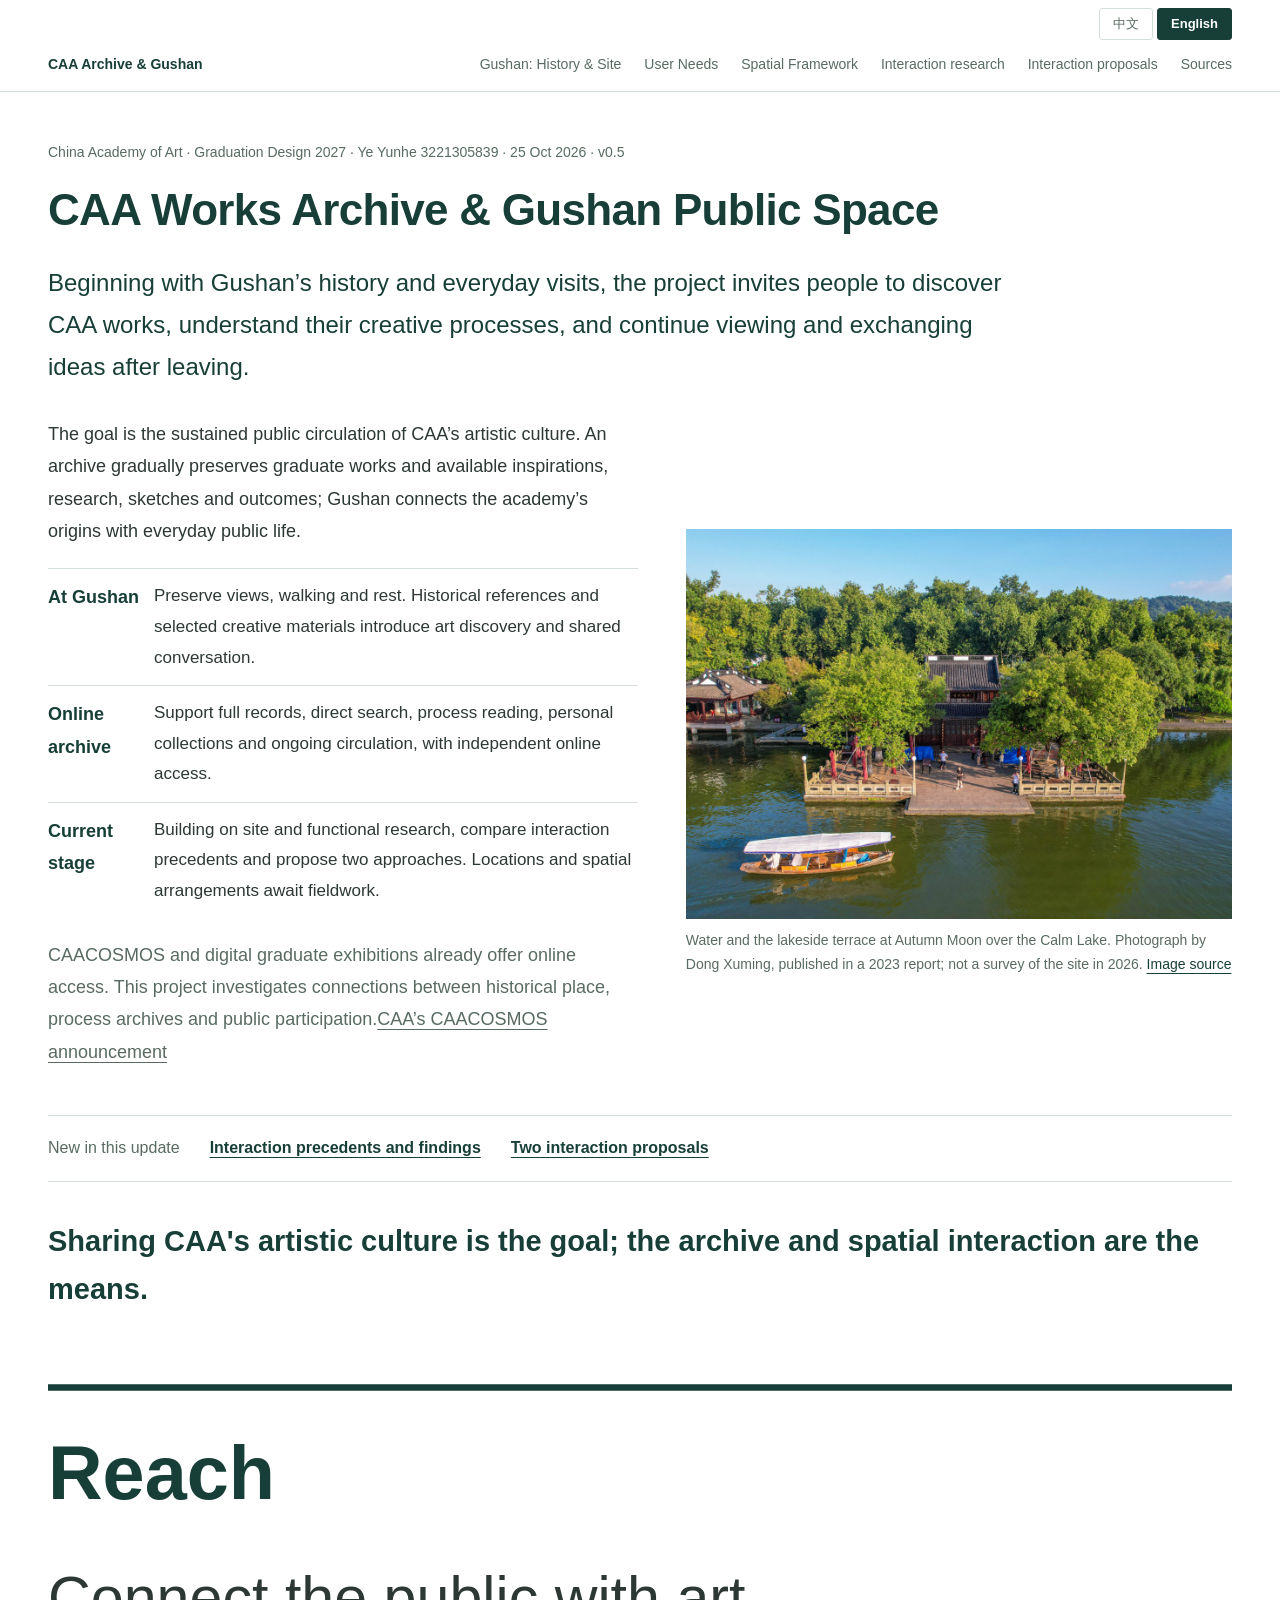
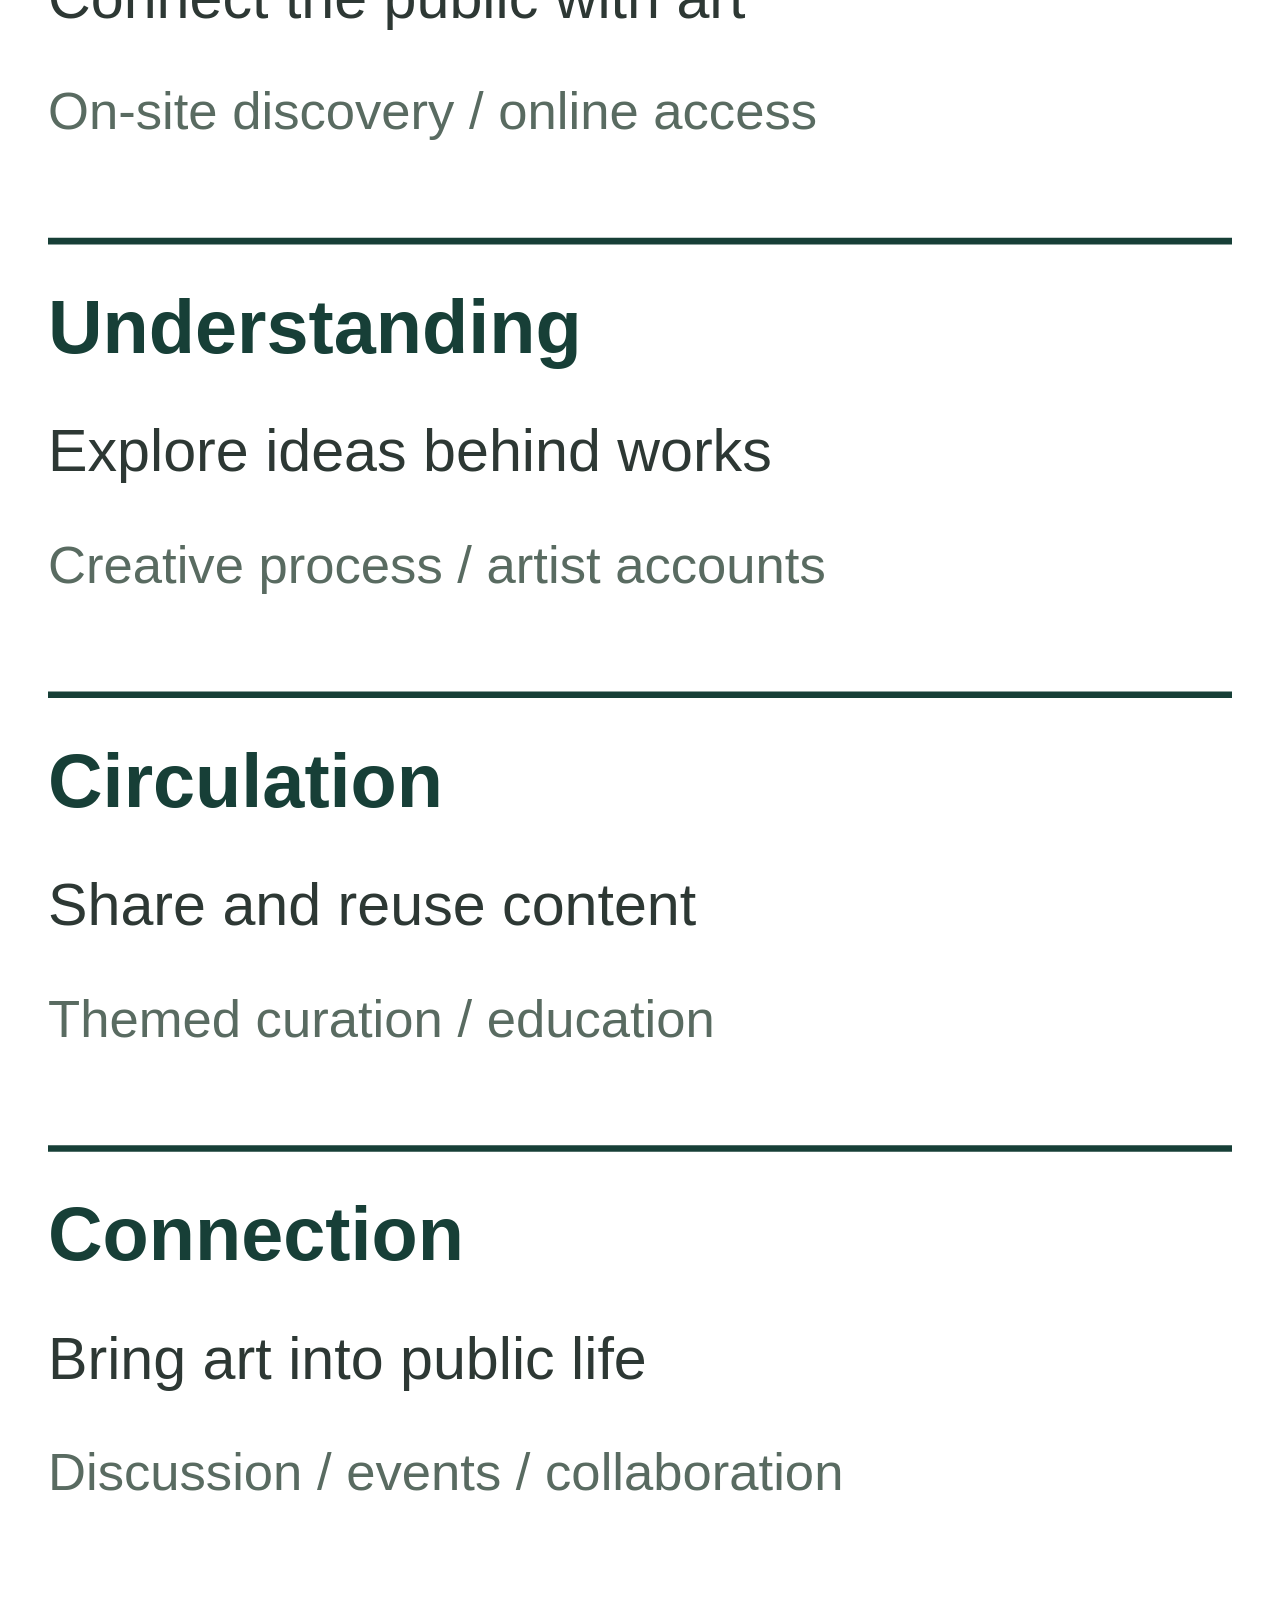
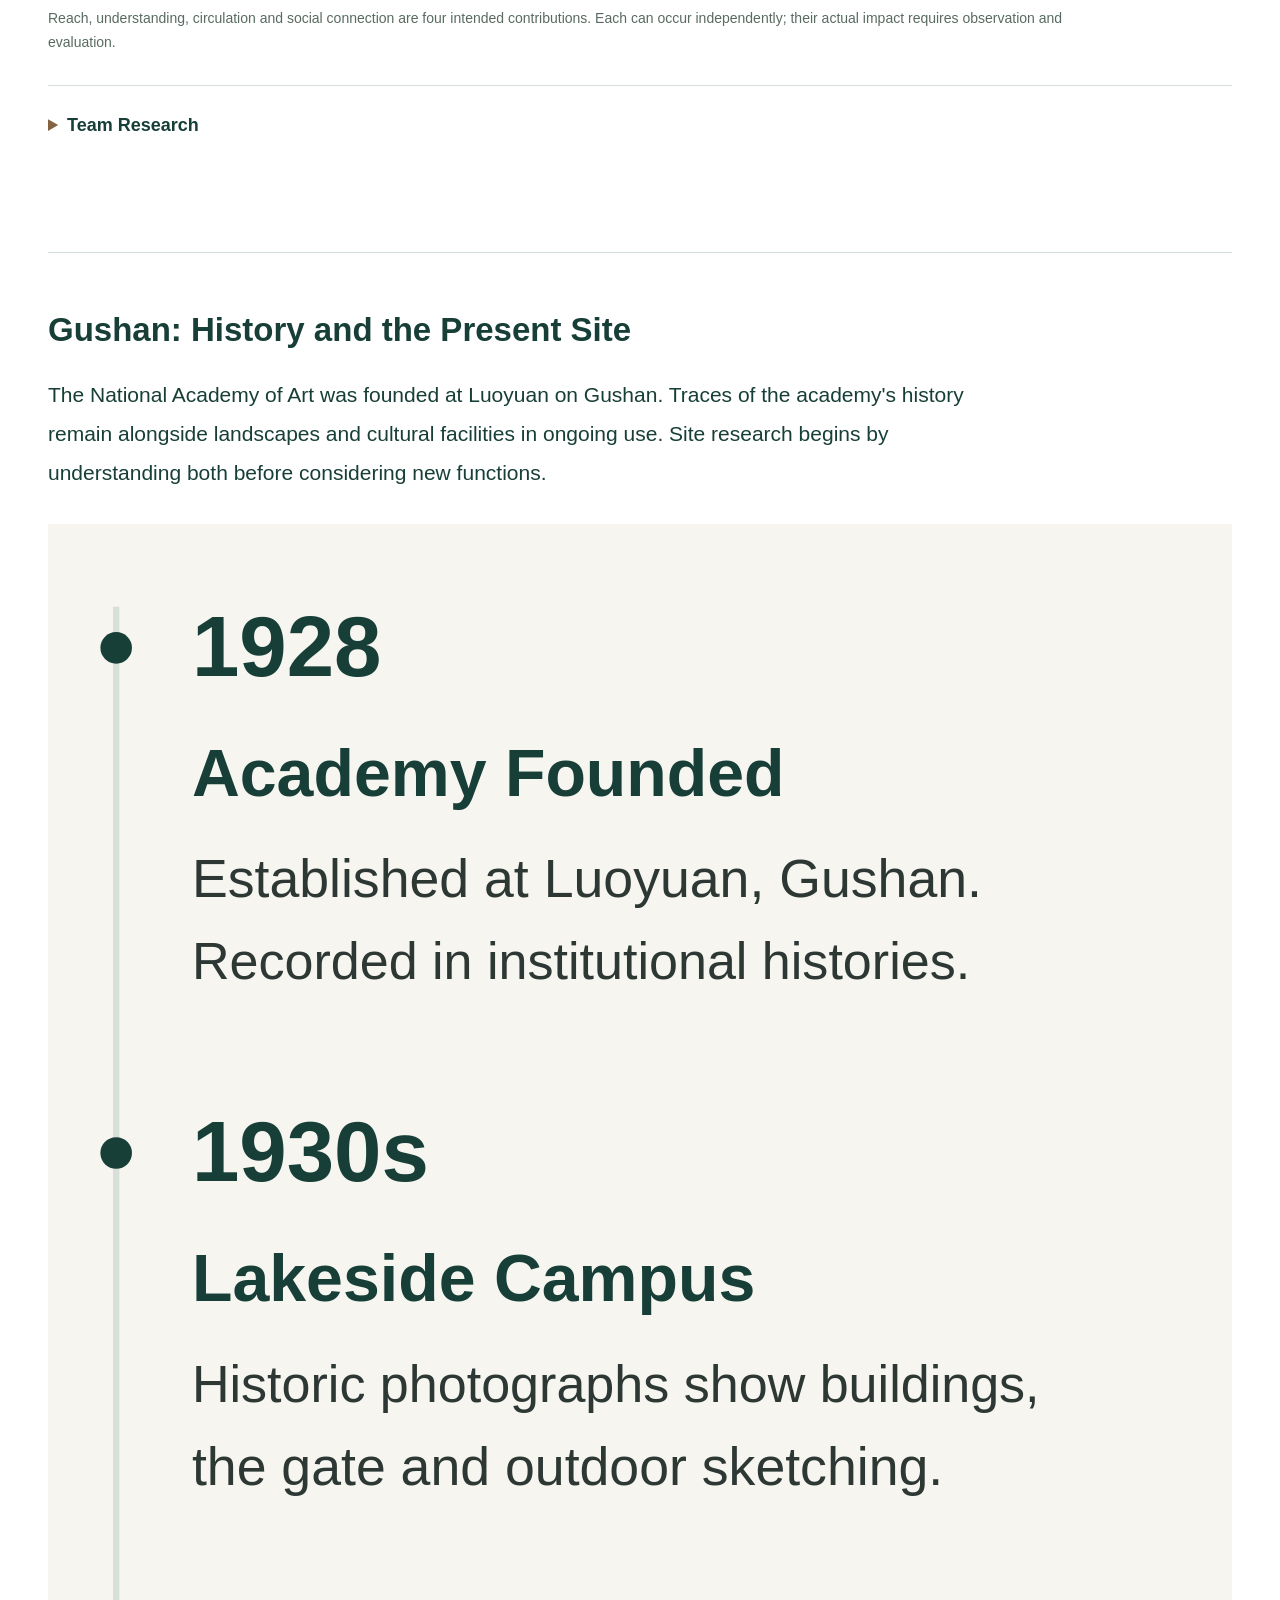
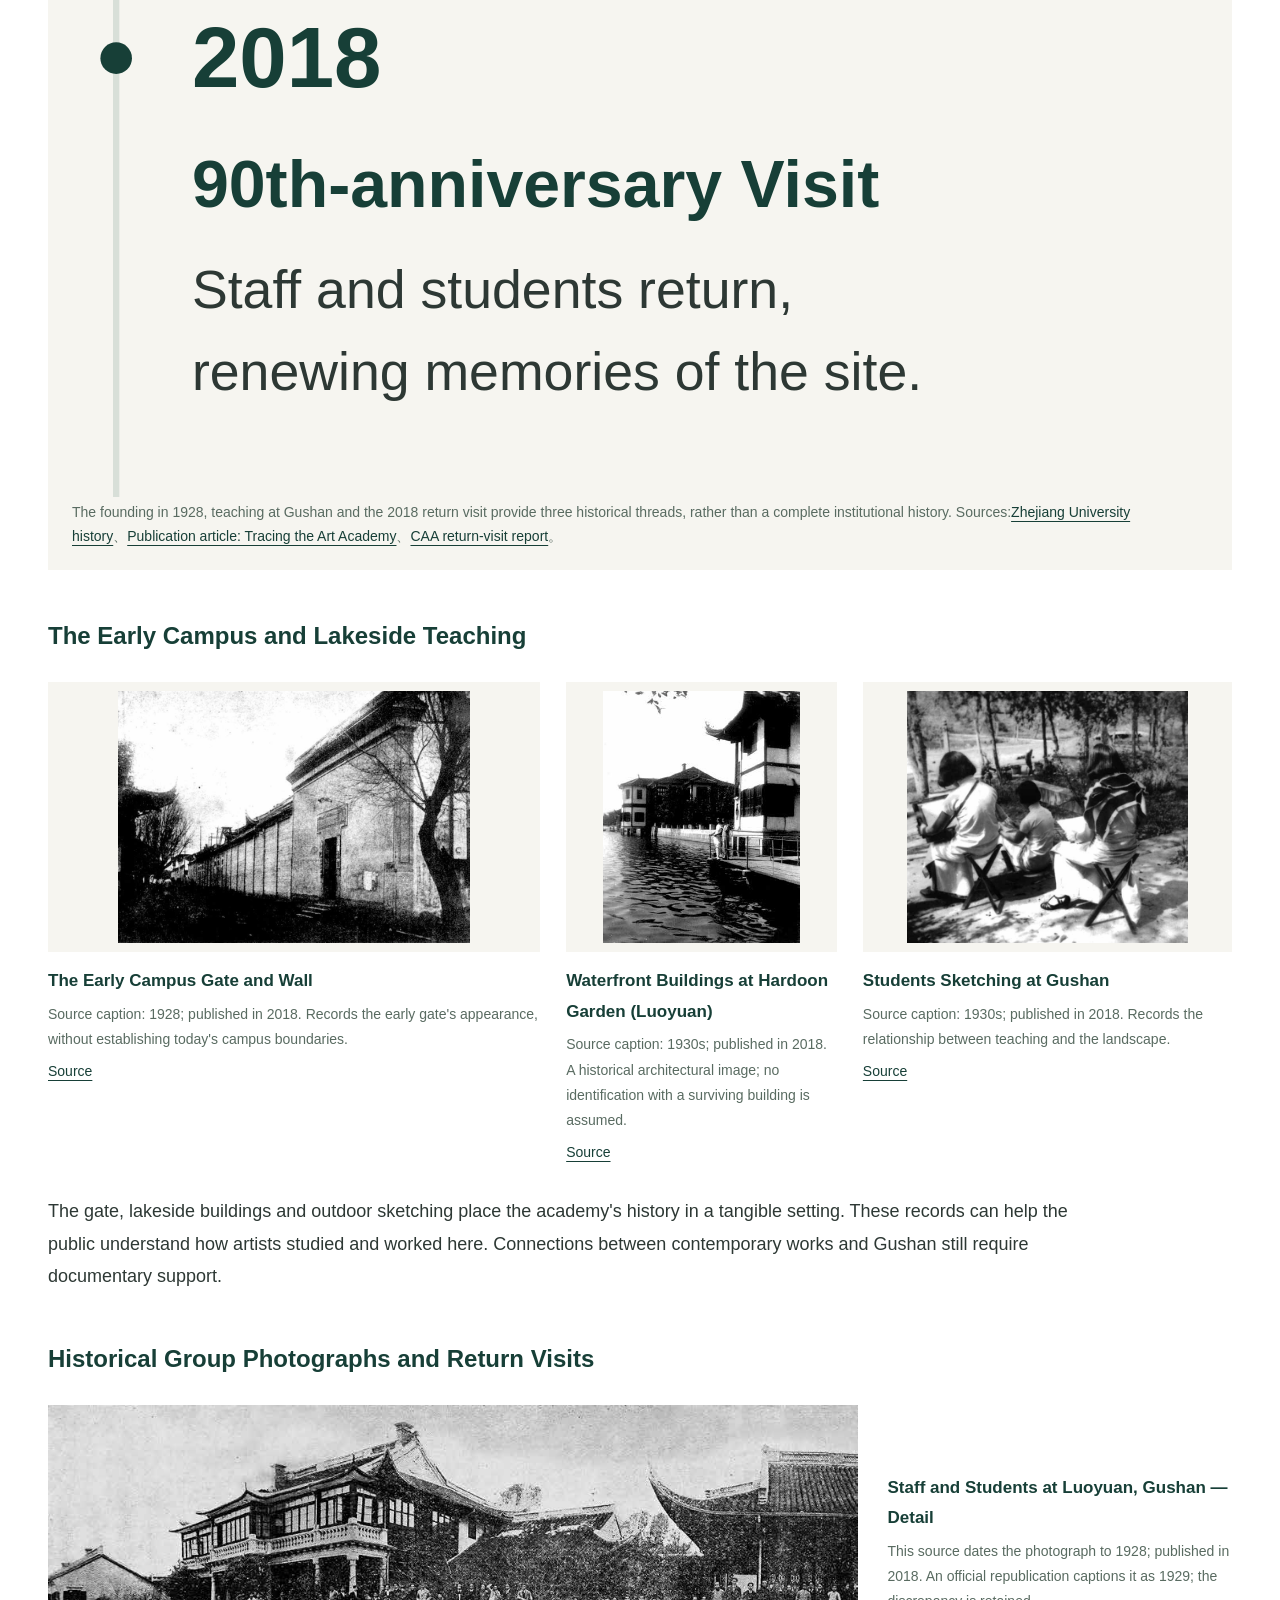
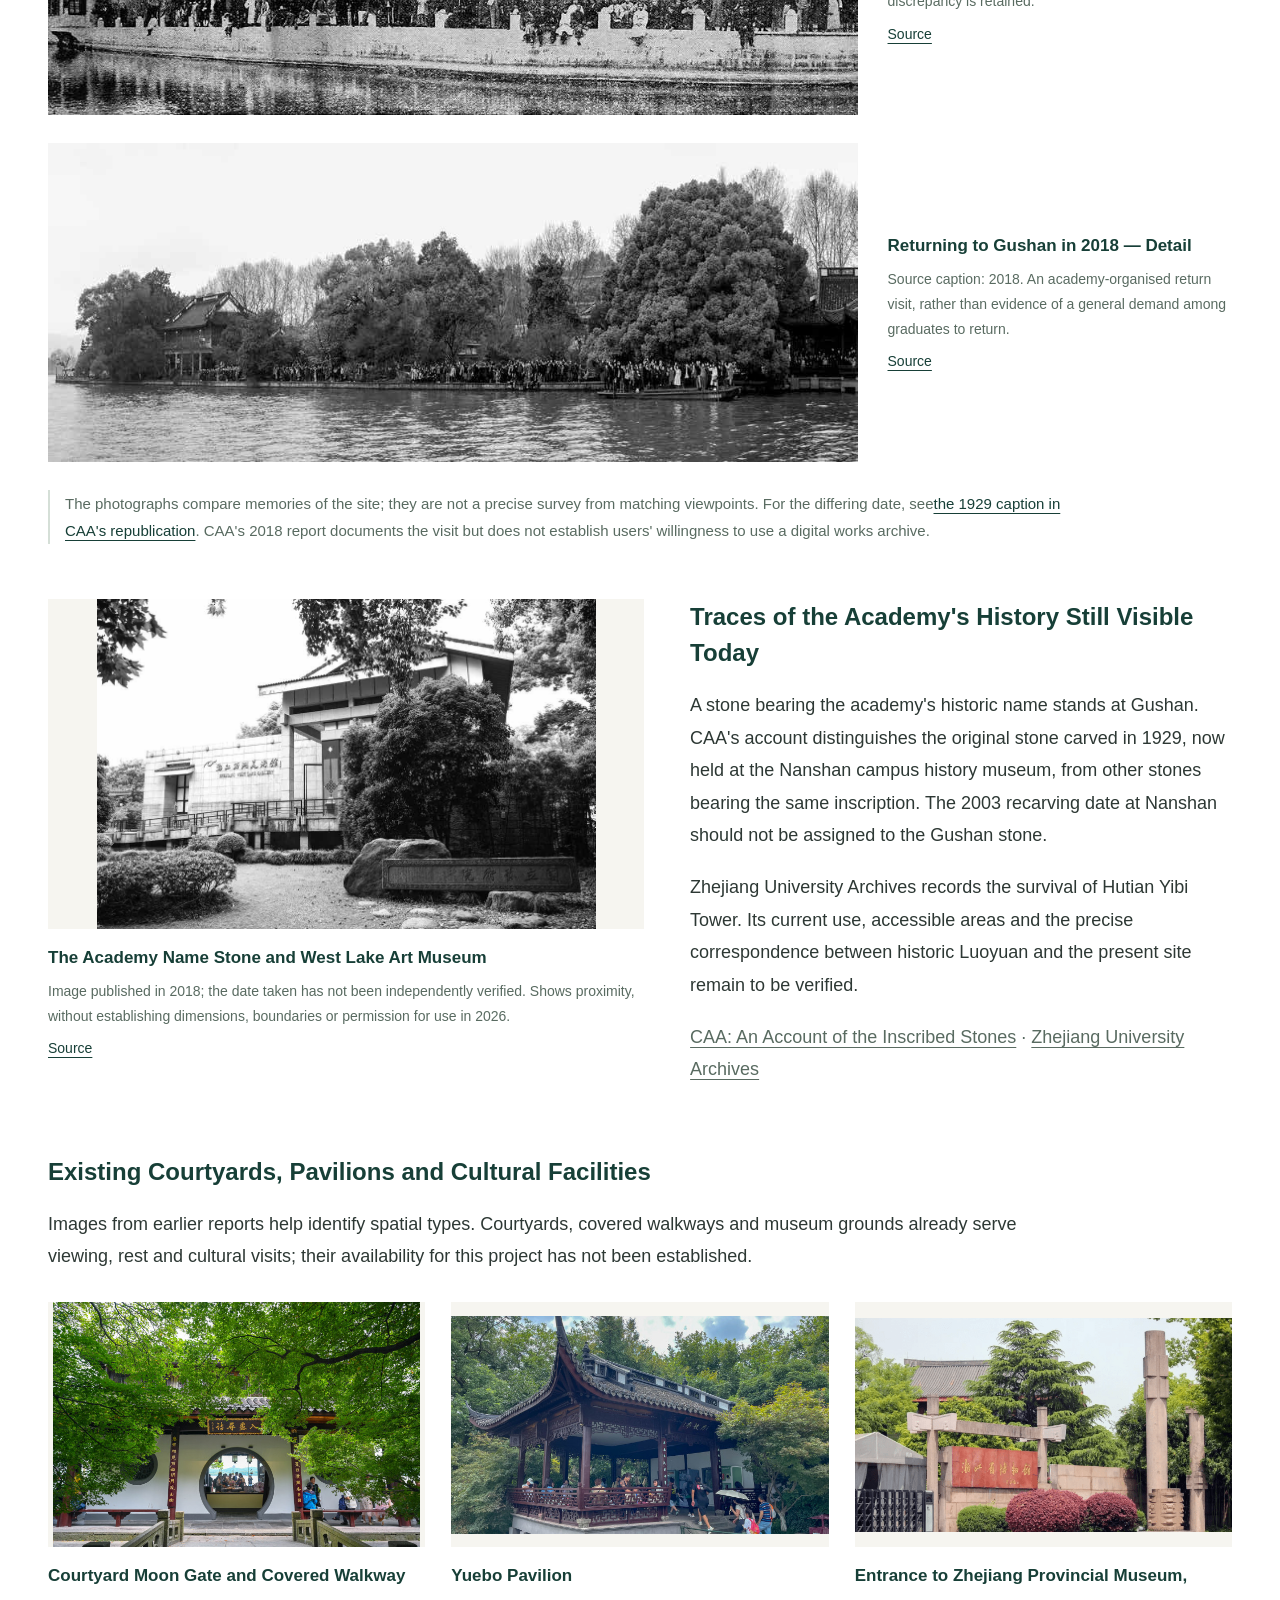
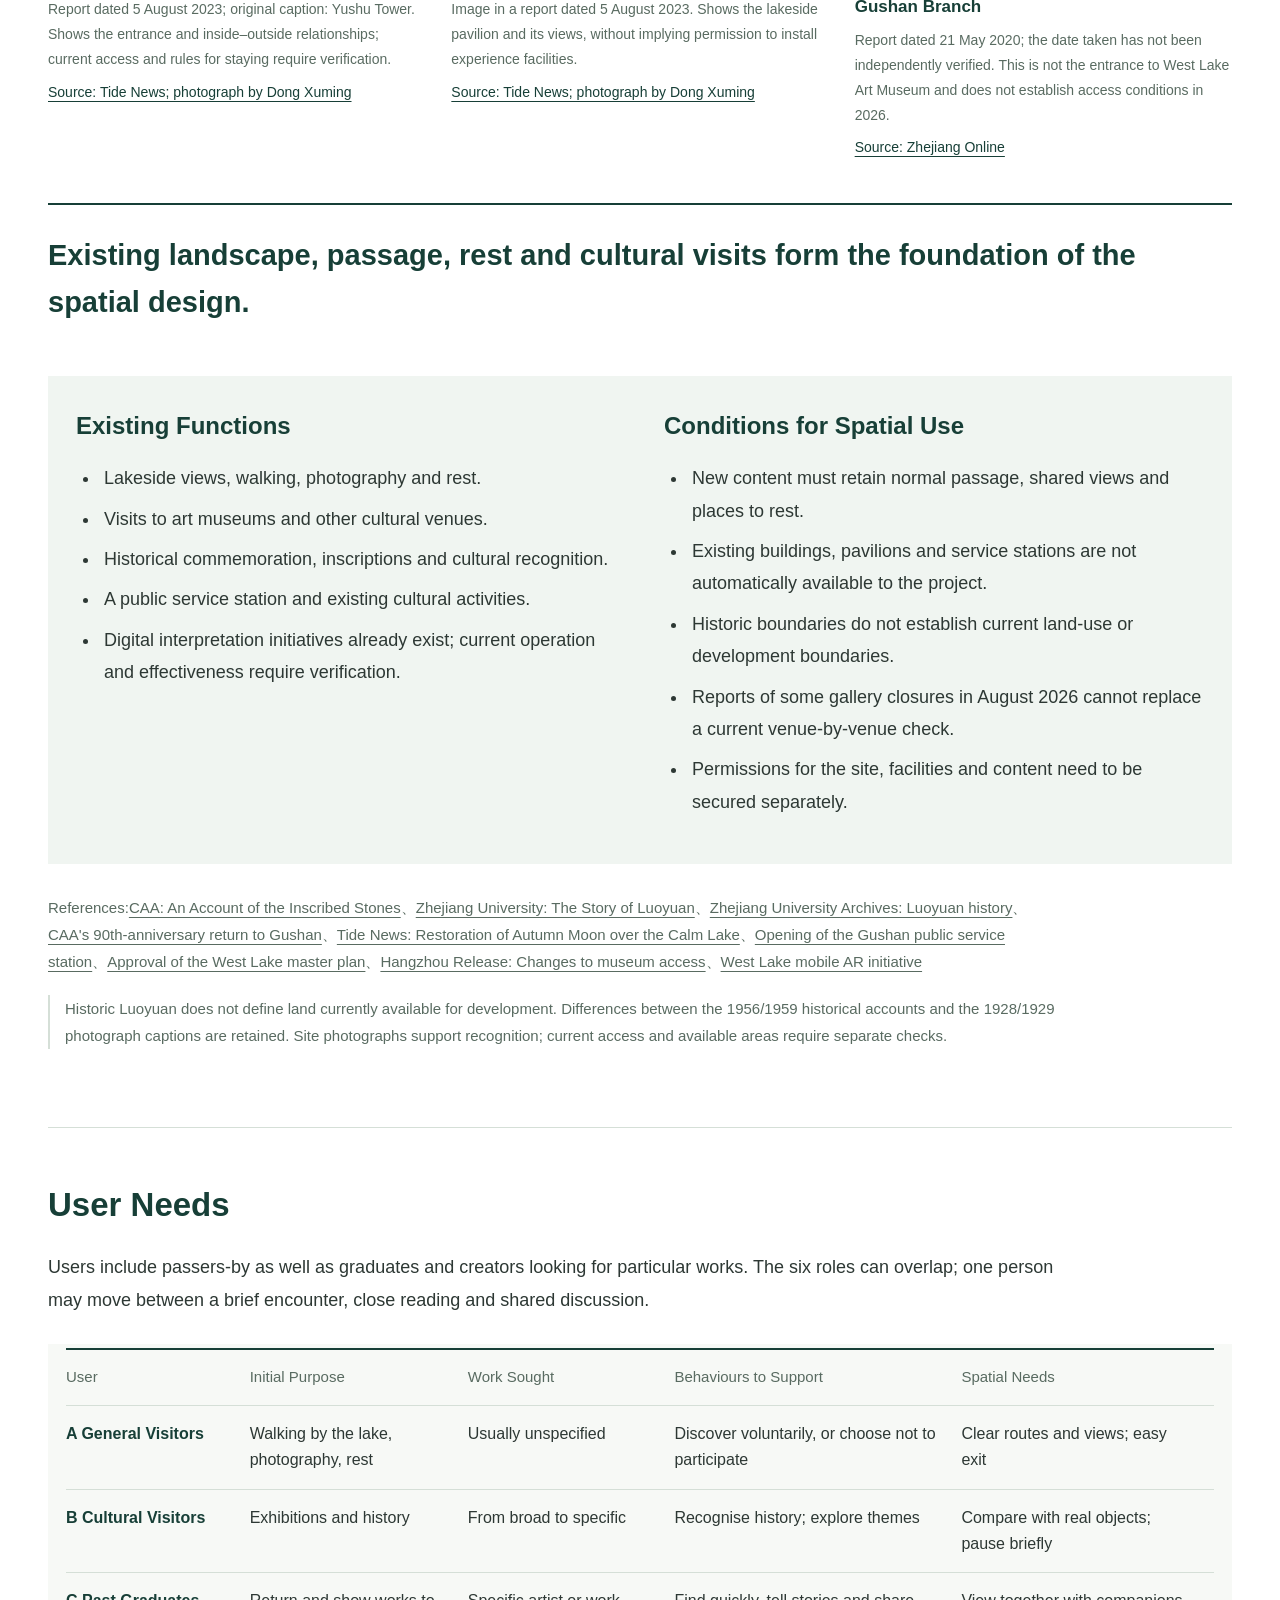
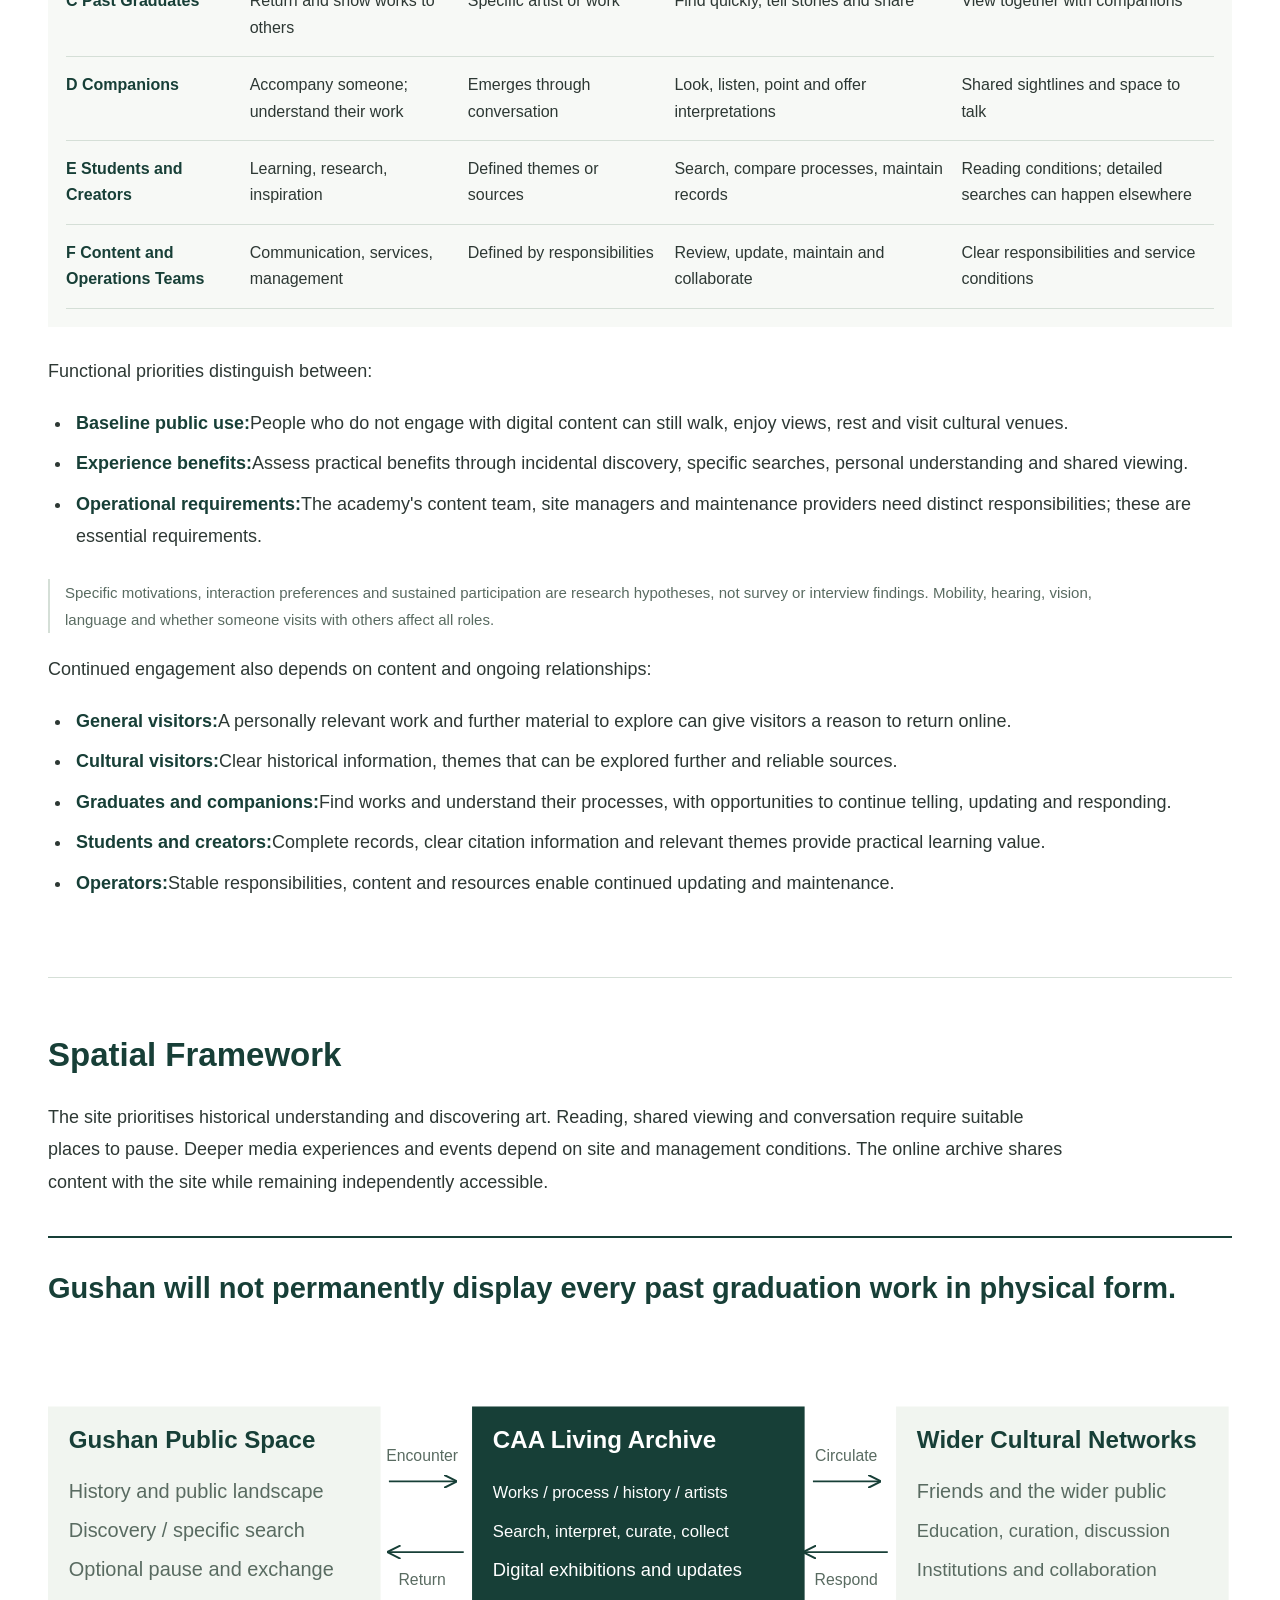
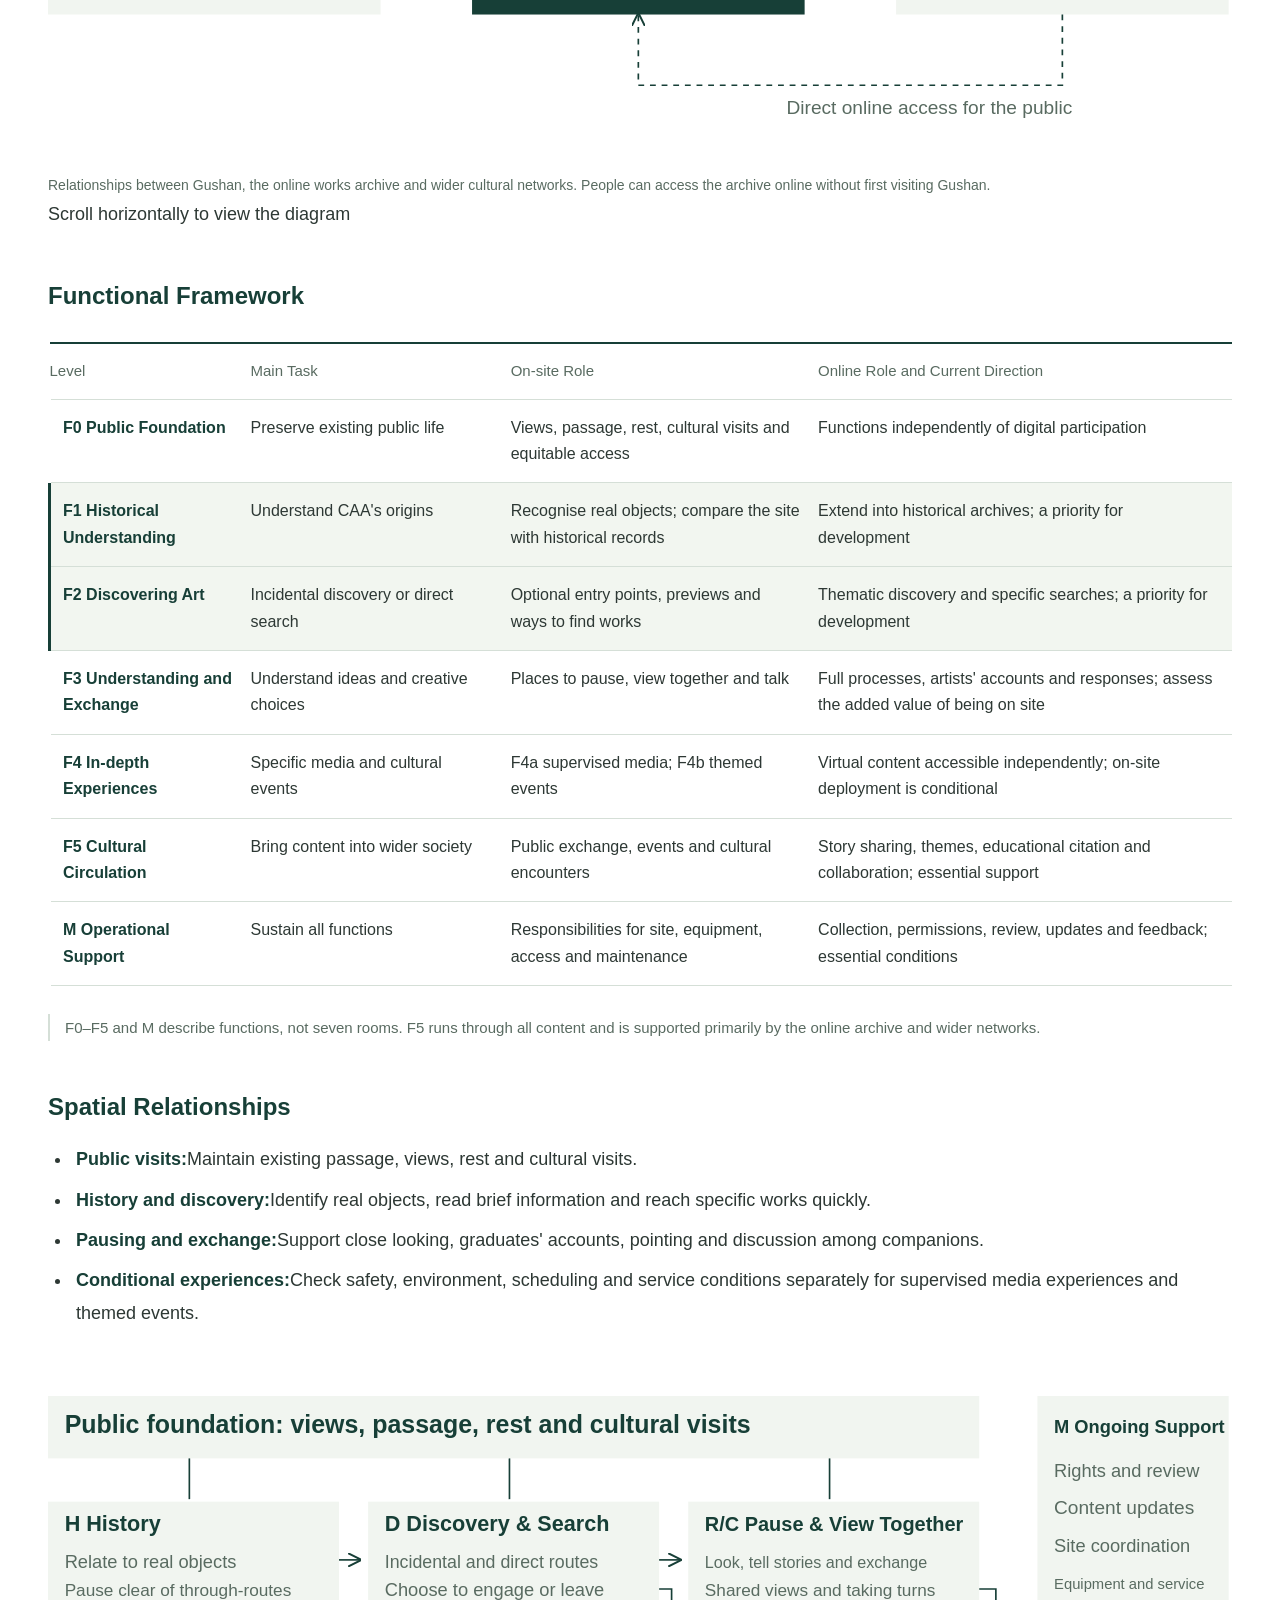
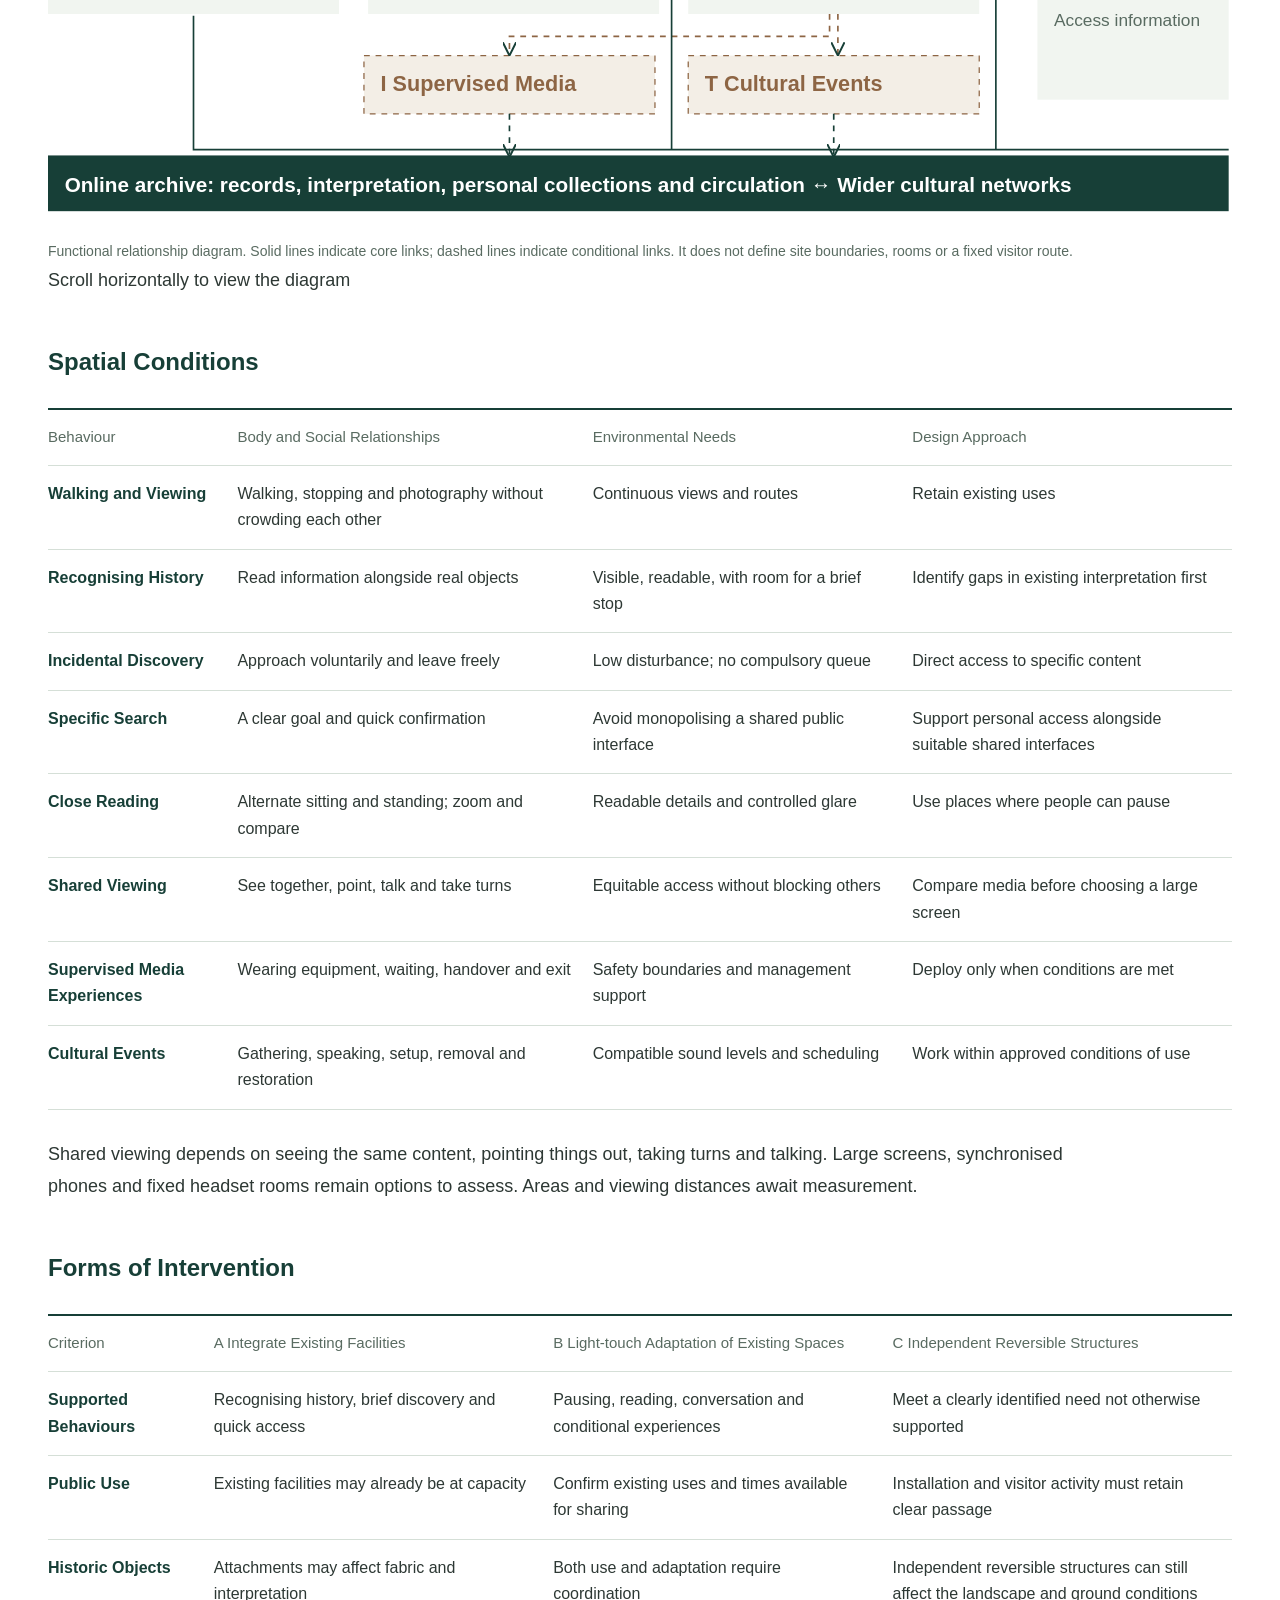
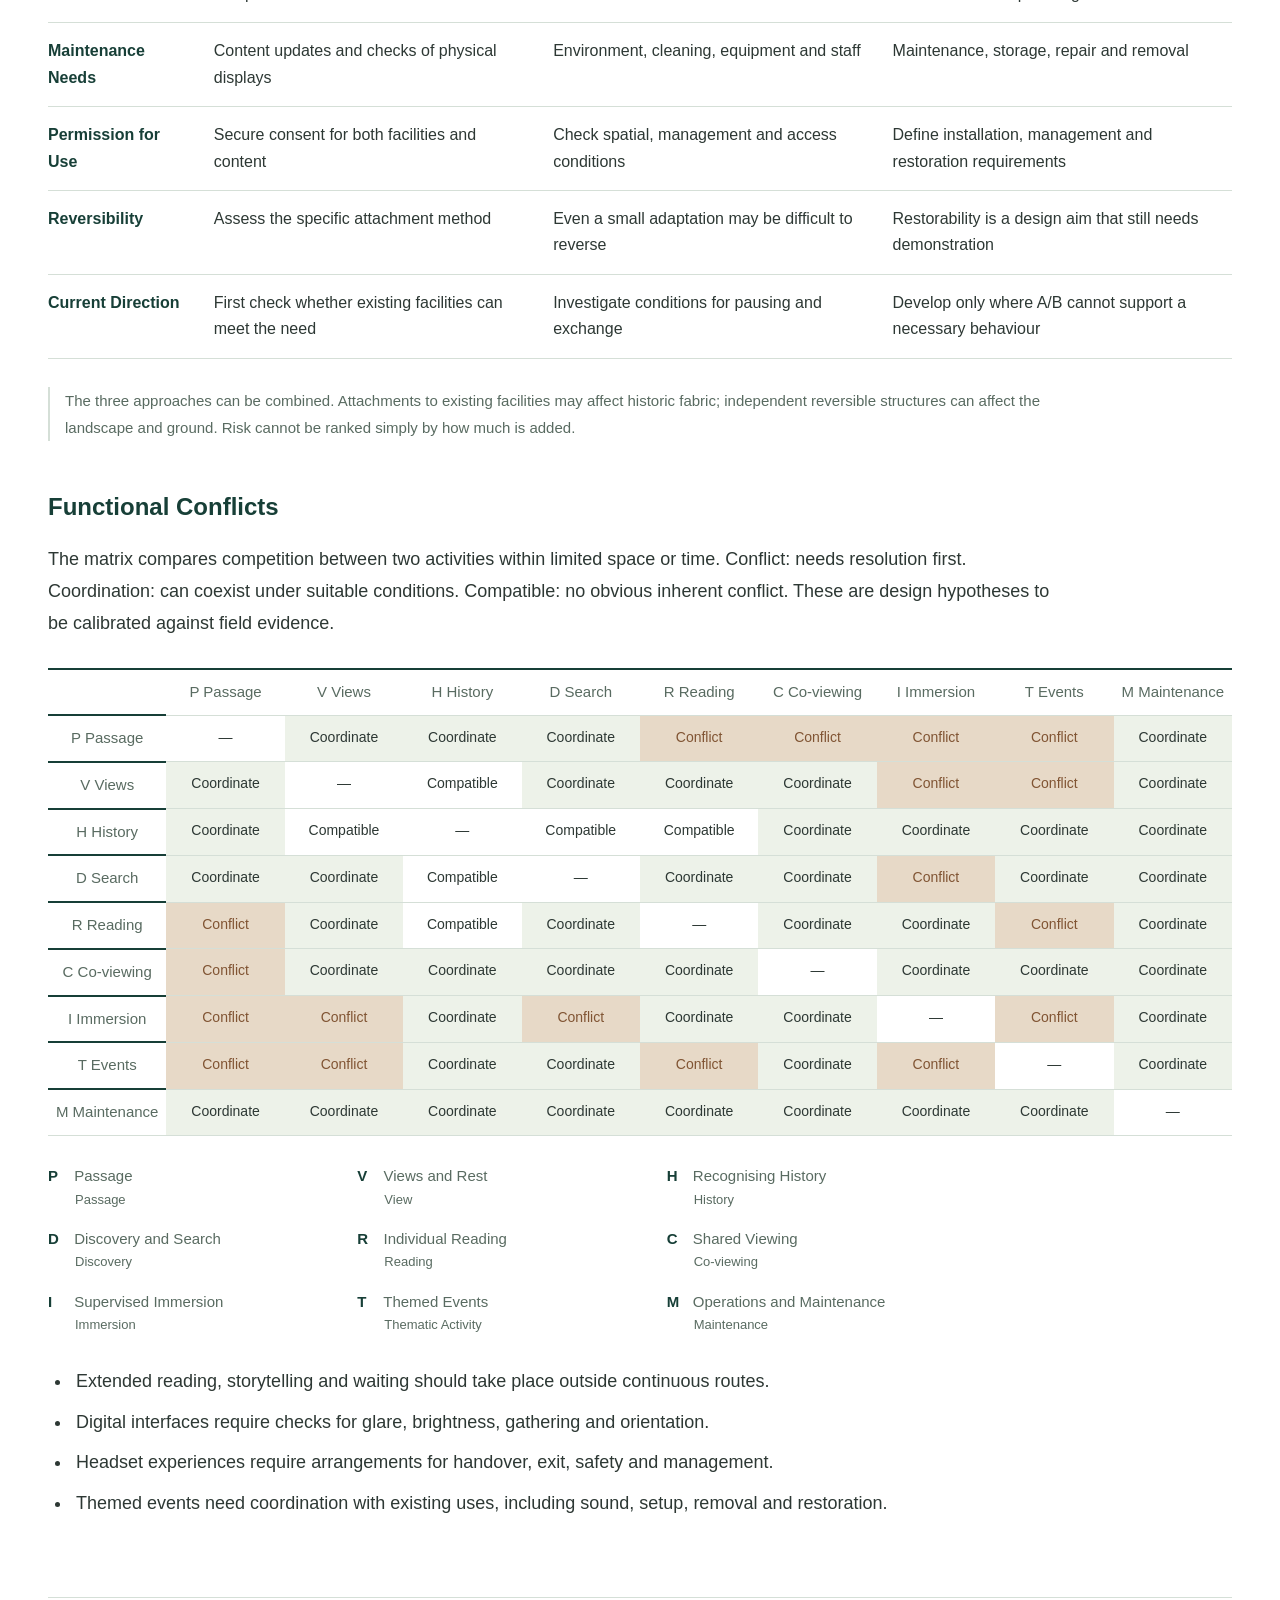
==== commit 7e1fe2e0: "Present interaction research and Gushan proposals in website v0.5" ====
--- a/docs/index-en.html
+++ b/docs/index-en.html
@@ -1,22 +1,24 @@
-<!doctype html><html lang="en"><head><meta charset="utf-8"><meta name="viewport" content="width=device-width,initial-scale=1"><title>CAA Works Archive &amp; Gushan Public Space | Graduation Design Journal</title><link rel="stylesheet" href="css/reading.css"><link rel="stylesheet" href="css/function-key.css"><link rel="stylesheet" href="css/visual-v03.css"><link rel="stylesheet" href="css/languages.css"><link rel="alternate" hreflang="en" href="index-en.html"><link rel="alternate" hreflang="zh-CN" href="index.html"></head><body><nav aria-label="Contents"><div class="language-bar" role="group" aria-label="Language"><a href="index.html" hreflang="zh-CN" lang="zh-CN" data-language-link>中文</a><a href="index-en.html" hreflang="en" lang="en" data-language-link aria-current="page">English</a></div><div class="nav-inner"><a class="home" href="#overview">CAA Archive &amp; Gushan</a><a href="#site">Gushan: History &amp; Site</a><a href="#users">User Needs</a><a href="#architecture">Spatial Framework</a><a href="#interaction">Interaction &amp; Cases</a><a href="#sources">Sources</a></div></nav><main>
+<!doctype html><html lang="en"><head><link rel="icon" href="data:,"><meta charset="utf-8"><meta name="viewport" content="width=device-width,initial-scale=1"><title>CAA Works Archive &amp; Gushan Public Space | Graduation Design Journal</title><link rel="stylesheet" href="css/reading.css"><link rel="stylesheet" href="css/function-key.css"><link rel="stylesheet" href="css/visual-v03.css"><link rel="stylesheet" href="css/languages.css"><link rel="stylesheet" href="css/research-v05.css"><link rel="alternate" hreflang="en" href="index-en.html"><link rel="alternate" hreflang="zh-CN" href="index.html"></head><body><nav aria-label="Contents"><div class="language-bar" role="group" aria-label="Language"><a href="index.html" hreflang="zh-CN" lang="zh-CN" data-language-link>中文</a><a href="index-en.html" hreflang="en" lang="en" data-language-link aria-current="page">English</a></div><div class="nav-inner"><a class="home" href="#overview">CAA Archive &amp; Gushan</a><a href="#site">Gushan: History &amp; Site</a><a href="#users">User Needs</a><a href="#architecture">Spatial Framework</a><a href="#interaction">Interaction research</a><a href="#proposals">Interaction proposals</a><a href="#sources">Sources</a></div></nav><main>
 <header id="overview" class="intro">
-<p class="byline">China Academy of Art · Graduation Design 2027 · Ye Yunhe 3221305839 · 23 Oct 2026 · v0.4</p>
+<p class="byline">China Academy of Art · Graduation Design 2027 · Ye Yunhe 3221305839 · 25 Oct 2026 · v0.5</p>
 <h1>CAA Works Archive &amp; Gushan Public Space</h1>
-<p class="note">This website follows the graduation design project from early research, cultural communication goals, team studies and site analysis through user needs, functional frameworks, spatial design, concept models, design iterations and final outcomes. It currently presents completed research and will develop with the project.</p>
-<p class="intro-text">Preserve graduation works and creative processes, create a place at Gushan where the public can encounter CAA's artistic culture, and sustain exchange and circulation through an online works archive.</p>
+<p class="intro-text">Beginning with Gushan’s history and everyday visits, the project invites people to discover CAA works, understand their creative processes, and continue viewing and exchanging ideas after leaving.</p>
 <div class="intro-layout"><div>
-<p>The project aims to sustain the public circulation of CAA's artistic culture. Works, inspiration, research and sketches form its content; Gushan connects the academy's origins with public life; the online archive supports full records, continued access and wider public engagement.</p>
-<ul class=""><li><b>On site:</b>Retain views, walking and rest, prioritising historical understanding, discovering works and opportunities to pause and talk.</li><li><b>Online:</b>Gradually collect works and processes, supporting search, interpretation, themed collections, personal collections and educational use.</li><li><b>Current stage:</b>A user and functional framework has been developed. The specific site boundaries, architectural form and technical deployment remain open.</li></ul>
-<p>Dongtian and digital graduation exhibitions already offer online display channels. This project explores the connections between a historic site, creative process archives and public cultural communication.</p>
-<p class="source">References:<a href="https://en.caa.edu.cn/info/1111/2925.htm" target="_blank" rel="noopener">Launch of the Dongtian online art community</a>、<a href="https://www.cafa.edu.cn/st/2025/90133125.htm" target="_blank" rel="noopener">CAFA Digital Graduation Season</a></p>
-</div><figure class=""><a href="https://tidenews.com.cn/news.html?id=2544083" target="_blank" rel="noopener"><img src="assets/images/lake.jpg" alt="Water and the lakeside terrace at Autumn Moon over the Calm Lake. Photograph by Dong Xuming, published in a 2023 report; not a survey of the site in 2026."></a><figcaption>Water and the lakeside terrace at Autumn Moon over the Calm Lake. Photograph by Dong Xuming, published in a 2023 report; not a survey of the site in 2026. <a href="https://tidenews.com.cn/news.html?id=2544083" target="_blank" rel="noopener">Image source</a></figcaption></figure></div>
-<p class="key-statement">Sharing CAA's artistic culture is the goal; the archive and spatial interaction are the means.</p><figure class="diagram"><picture><source media="(max-width: 580px)" srcset="assets/diagrams/en/cultural_reach_mobile.svg"><img src="assets/diagrams/en/cultural_reach.svg" alt="Reach, understanding, circulation and social connection are four intended contributions. Each can occur independently; their actual impact requires observation and evaluation." loading="lazy"></picture><figcaption>Reach, understanding, circulation and social connection are four intended contributions. Each can occur independently; their actual impact requires observation and evaluation.</figcaption></figure><h3>Team Research</h3>
-<dl class="team">
+<p>The goal is the sustained public circulation of CAA’s artistic culture. An archive gradually preserves graduate works and available inspirations, research, sketches and outcomes; Gushan connects the academy’s origins with everyday public life.</p>
+<dl class="project-roles">
+<div><dt>At Gushan</dt><dd>Preserve views, walking and rest. Historical references and selected creative materials introduce art discovery and shared conversation.</dd></div>
+<div><dt>Online archive</dt><dd>Support full records, direct search, process reading, personal collections and ongoing circulation, with independent online access.</dd></div>
+<div><dt>Current stage</dt><dd>Building on site and functional research, compare interaction precedents and propose two approaches. Locations and spatial arrangements await fieldwork.</dd></div>
+</dl>
+<p class="source">CAACOSMOS and digital graduate exhibitions already offer online access. This project investigates connections between historical place, process archives and public participation.<a href="https://en.caa.edu.cn/info/1111/2925.htm" target="_blank" rel="noopener">CAA’s CAACOSMOS announcement</a></p>
+</div><figure><a href="https://tidenews.com.cn/news.html?id=2544083" target="_blank" rel="noopener"><img src="assets/images/lake.jpg" alt="Water and the lakeside terrace at Autumn Moon over the Calm Lake. Photograph by Dong Xuming, published in a 2023 report; not a survey of the site in 2026."></a><figcaption>Water and the lakeside terrace at Autumn Moon over the Calm Lake. Photograph by Dong Xuming, published in a 2023 report; not a survey of the site in 2026. <a href="https://tidenews.com.cn/news.html?id=2544083" target="_blank" rel="noopener">Image source</a></figcaption></figure></div>
+<div class="update-links"><span>New in this update</span><a href="#interaction">Interaction precedents and findings</a><a href="#proposals">Two interaction proposals</a></div>
+<p class="key-statement">Sharing CAA's artistic culture is the goal; the archive and spatial interaction are the means.</p><figure class="diagram"><picture><source media="(max-width: 580px)" srcset="assets/diagrams/en/cultural_reach_mobile.svg"><img src="assets/diagrams/en/cultural_reach.svg" alt="Reach, understanding, circulation and social connection are four intended contributions. Each can occur independently; their actual impact requires observation and evaluation." loading="lazy"></picture><figcaption>Reach, understanding, circulation and social connection are four intended contributions. Each can occur independently; their actual impact requires observation and evaluation.</figcaption></figure><details class="team-research"><summary>Team Research</summary><dl class="team">
 <div><dt>YT</dt><dd>The continuation of ideas, unfinished works, artists' development and the circulation of art between people.</dd></div>
 <div><dt>WC</dt><dd>Creative trajectories, sketches and processes, possibilities for bringing works into physical space, and virtual displays of past graduation works.</dd></div>
 <div><dt>ZZY</dt><dd>Public issues in the city as entry points, public responses, connections between online and on-site experiences, and feedback to artists.</dd></div>
 <div><dt>YYH</dt><dd>An archive of past works and processes, Gushan's historic site, VR/AI-assisted experiences and spatial connections.</dd></div>
-</dl>
+</dl></details>
 </header>
 
 <section id="site"><h2>Gushan: History and the Present Site</h2>
@@ -60,15 +62,113 @@
 <ul class=""><li>Extended reading, storytelling and waiting should take place outside continuous routes.</li><li>Digital interfaces require checks for glare, brightness, gathering and orientation.</li><li>Headset experiences require arrangements for handover, exit, safety and management.</li><li>Themed events need coordination with existing uses, including sound, setup, removal and restoration.</li></ul>
 </section>
 
-<section id="interaction"><h2>Interaction and Case Studies</h2>
-<p>History, interests and specific searches offer parallel entry points. Graduates can find archived works directly; passers-by can begin with a place or an interest. Saving and returning are optional.</p><figure class="diagram"><picture><source media="(max-width: 580px)" srcset="assets/diagrams/en/entry_routes_mobile.svg"><img src="assets/diagrams/en/entry_routes.svg" alt="Three entry points lead to the same archive, with the option to continue after leaving. This is not a compulsory sequence and does not prescribe an on-site device." loading="lazy"></picture><figcaption>Three entry points lead to the same archive, with the option to continue after leaving. This is not a compulsory sequence and does not prescribe an on-site device.</figcaption></figure><p>AI-assisted interpretation, comparisons of creative decisions, shared viewing and VR can be developed where relevant.</p>
-<article class="case illustrated"><div class="case-copy"><h3>Hello Lamp Post</h3><p class="case-sub">Place-based entry. Bristol project, 2013.</p><dl class="case-fields"><div><dt>How It Works</dt><dd>Use identifiers on existing public objects to start a conversation by text message.</dd></div><div><dt>Relevance Here</dt><dd>A place can provide an entry point to content without a separate physical display for every work.</dd></div><div><dt>Requirements</dt><dd>Identifiable objects, a real connection to place and an ongoing content service.</dd></div><div><dt>Limitations</dt><dd>The precedent does not imply permission to attach devices to historic objects, nor a need to reproduce personified dialogue.</dd></div></dl><a class="case-link" href="https://www.watershed.co.uk/studio/projects/hello-lamp-post" target="_blank" rel="noopener">Project reference</a></div><figure class=""><a href="https://www.watershed.co.uk/studio/projects/hello-lamp-post" target="_blank" rel="noopener"><img src="assets/images/lamp.jpg" alt="Hello Lamp Post: identifiers on existing public objects become entry points for text-message interaction."></a><figcaption>Hello Lamp Post: identifiers on existing public objects become entry points for text-message interaction. <a href="https://www.watershed.co.uk/studio/projects/hello-lamp-post" target="_blank" rel="noopener">Image source</a></figcaption></figure></article><article class="case"><div class="case-copy"><h3>Send Me SFMOMA</h3><p class="case-sub">Interest-led Discovery</p><dl class="case-fields"><div><dt>How It Works</dt><dd>Send a keyword, colour or emoji to receive a related work and its caption.</dd></div><div><dt>Relevance Here</dt><dd>Begin with a public interest and one specific work, rather than a large catalogue.</dd></div><div><dt>Requirements</dt><dd>Searchable records and meaningful links between themes and works.</dd></div><div><dt>Limitations</dt><dd>A historical service launched in 2017 and discontinued in 2020. Its messaging infrastructure and visitor figures are not adopted as this project's model or evidence of impact.</dd></div></dl><a class="case-link" href="https://www.sfmoma.org/read/send-me-sfmoma/" target="_blank" rel="noopener">Project reference</a></div></article><article class="case illustrated"><div class="case-copy"><h3>Cooper Hewitt Pen</h3><p class="case-sub">Saving and Returning. Image from the museum's historical project.</p><dl class="case-fields"><div><dt>How It Works</dt><dd>Touch a label with the pen to save content; retrieve the visit record after leaving using a ticket code.</dd></div><div><dt>Relevance Here</dt><dd>Save specific works, process excerpts and personal interpretations to give later visits a clear focus.</dd></div><div><dt>Requirements</dt><dd>Clear work identifiers, links to visit records and a way to retrieve them.</dd></div><div><dt>Limitations</dt><dd>The dedicated pen, handover and maintenance arrangements cannot simply be copied. The museum's use page states it is unavailable; the case is treated as a historical mechanism.</dd></div></dl><a class="case-link" href="https://www.cooperhewitt.org/exhibitions/using-the-pen/" target="_blank" rel="noopener">Project reference</a></div><figure class=""><a href="https://www.cooperhewitt.org/exhibitions/using-the-pen/" target="_blank" rel="noopener"><img src="assets/images/pen.png" alt="The Pen: touch labels to save content and retrieve it after the visit using a code. Historical project."></a><figcaption>The Pen: touch labels to save content and retrieve it after the visit using a code. Historical project. <a href="https://www.cooperhewitt.org/exhibitions/using-the-pen/" target="_blank" rel="noopener">Image source</a></figcaption></figure></article><article class="case"><div class="case-copy"><h3>QRator</h3><p class="case-sub">Public Responses. Historical UCL project.</p><dl class="case-fields"><div><dt>How It Works</dt><dd>Visitors leave interpretations of collections for others to read and respond to; discussion can continue online.</dd></div><div><dt>Relevance Here</dt><dd>Use a work as a starting point for exchange, with feedback added to the archive as a separate record.</dd></div><div><dt>Requirements</dt><dd>Moderation, context, sources and a clear distinction from the artist's records.</dd></div><div><dt>Limitations</dt><dd>Comment counts do not establish understanding, and visitors' views do not replace the artist's own records.</dd></div></dl><a class="case-link" href="https://www.ucl.ac.uk/culture/sites/culture/files/171124_qrator.pdf" target="_blank" rel="noopener">Project reference</a></div></article><article class="case"><div class="case-copy"><h3>Cloud Tour of Dunhuang</h3><p class="case-sub">Content Sharing. Mini program launched in 2020.</p><dl class="case-fields"><div><dt>How It Works</dt><dd>Organise public access through mobile cultural content, stories and exploratory entry points.</dd></div><div><dt>Relevance Here</dt><dd>Organise specialist material into approachable content units that support sharing and further exploration.</dd></div><div><dt>Requirements</dt><dd>Content editing, platform maintenance and ongoing updates.</dd></div><div><dt>Limitations</dt><dd>Daily recommendations differ from open search; historical reach figures do not establish demand for this project.</dd></div></dl><a class="case-link" href="https://www.dha.ac.cn/whzy.htm" target="_blank" rel="noopener">Project reference</a></div></article><article class="case"><div class="case-copy"><h3>Digital Library Cave</h3><p class="case-sub">In-depth Experience. Launched in 2023.</p><dl class="case-fields"><div><dt>How It Works</dt><dd>Enter a digital historical setting and interact with characters, stories and events.</dd></div><div><dt>Relevance Here</dt><dd>With documentary support, digital experiences can help people understand space, history and creative contexts.</dd></div><div><dt>Requirements</dt><dd>Digital assets, production capacity, operational support and suitable media conditions.</dd></div><div><dt>Limitations</dt><dd>An online digital setting does not establish a need for on-site VR. Project scale, connectivity and costs need independent assessment.</dd></div></dl><a class="case-link" href="https://www.tencent.com/zh-hk/tencent-facilitates-immersive-virtual-tours-of-important-cultural-sites/" target="_blank" rel="noopener">Project reference</a></div></article>
+<section id="interaction">
+<h2>Interaction research</h2>
+<p class="section-lead">The research focus has shifted from the appearance of virtual galleries to how people enter, understand and return to art. Six cases offer references for place-based entry, discovery, participation and continuity.</p>
+<p class="research-intro">The precedents show specific interactions and their content, service and maintenance requirements. Their relevance to Gushan depends on actual visitor needs and site evidence.</p>
+<div class="research-group">
+<h3>Entering art through place and interest</h3>
+<article class="case-study" id="case-lamp"><div class="case-layout"><div class="case-copy"><h4>Hello Lamp Post</h4><p class="case-meta">Bristol, UK, 2013 · Place-based entry</p><div class="case-process"><span>Find an object number</span><span>Send a text</span><span>Receive a reply and respond</span></div><p>Existing street objects, including lamps and postboxes, became starting points for conversation. People texted an object number, received questions and contributed stories. One location could connect responses from different people within an ordinary walk.</p><p class="case-takeaway">Transfer: a historical clue at Gushan can open content without a physical display position for every work.</p><p class="case-limit">Limit: borrow the connection to place, rather than the SMS format. Any entry point or use of an existing surface needs permission.</p><p class="source"><a href="https://www.watershed.co.uk/studio/projects/hello-lamp-post" target="_blank" rel="noopener">Official source</a></p></div><figure class="case-evidence"><a href="https://www.watershed.co.uk/studio/projects/hello-lamp-post" target="_blank" rel="noopener"><img src="assets/images/lamp.jpg" alt="Hello Lamp Post: a street-object number connects to an SMS conversation." loading="lazy"></a><figcaption>An existing object provides the clue; the phone carries the conversation. Historical project, 2013. <a href="https://www.watershed.co.uk/studio/projects/hello-lamp-post" target="_blank" rel="noopener">Image source</a></figcaption></figure></div></article>
+<article class="case-study" id="case-sfmoma"><h4>Send Me SFMOMA</h4><p class="case-meta">San Francisco, USA, 2017–2020 · Interest-based discovery</p><div class="case-process"><span>Send a word, colour or emoji</span><span>Receive one artwork</span><span>Explore further</span></div><p>Users sent “send me” with a keyword, colour or emoji and received a collection image and caption. A large collection became one immediate encounter, without requiring knowledge of art categories or an exact artwork title.</p><p class="case-takeaway">Transfer: offer one documented work first, followed by options to see another, read more or search.</p><p class="case-limit">Operational lesson: the service ended in 2020, with the museum citing messaging costs and maintenance demands. Retrieval needs content and tags; even a lightweight entry requires ongoing support.</p><p class="source"><a href="https://www.sfmoma.org/read/send-me-sfmoma/" target="_blank" rel="noopener">Official source</a> · <a href="https://www.sfmoma.org/read/all-good-things-must-come-to-an-end-the-sunset-of-send-me-sfmoma/" target="_blank" rel="noopener">Why the service ended</a></p></article>
+<article class="case-study" id="case-palette"><div class="case-layout"><div class="case-copy"><h4>Art Palette</h4><p class="case-meta">Google Arts &amp; Culture, 2018 | Photo and colour search</p><div class="case-process"><span>Choose a photo or palette</span><span>Extract dominant colours</span><span>Find related artworks</span></div><p>People upload a photograph or adjust a palette to find artworks with similar colours. The photograph may show a landscape or an everyday object. A visible relationship connects an ordinary act of looking with the discovery of art.</p><p class="case-takeaway">Transfer: a visitor’s West Lake photo can connect to a real work with a clear explanation such as “related by colour”.</p><p class="case-limit">Limit: similar colours do not establish a shared subject or place of creation. Thematic connections need artwork records and editorial work.</p><p class="source"><a href="https://artsandculture.google.com/experiment/art-palette/0AEvw1CK-6lCCA?hl=en" target="_blank" rel="noopener">Official source</a></p></div><figure class="case-evidence"><a href="https://artsandculture.google.com/experiment/art-palette/0AEvw1CK-6lCCA?hl=en" target="_blank" rel="noopener"><img src="assets/images/art_palette_interface.jpg" alt="Official Art Palette interface: image input, colour palette and related artworks." loading="lazy"></a><figcaption>Official illustration for the 2018 Art Palette experiment. The image input and palette-based results are visible in the same interface. <a href="https://artsandculture.google.com/experiment/art-palette/0AEvw1CK-6lCCA?hl=en" target="_blank" rel="noopener">Image source</a></figcaption></figure></div></article>
+</div><div class="research-group">
+<h3>Participating around a specific work</h3>
+<article class="case-study" id="case-artlens"><div class="case-layout"><div class="case-copy"><h4>ArtLens Reimagined</h4><p class="case-meta">Cleveland Museum of Art, USA, 2026 version · Art and participation</p><div class="case-process"><span>Encounter a collection work</span><span>Create, investigate or converse</span><span>Save participation</span></div><p>The museum connects selected collection works with creation, investigation and conversation. Visitors act and express ideas, then save participation through their phones. Activities are organised around specific works so that technology remains tied to what is being viewed.</p><p class="case-takeaway">Transfer: identify an accessible point of participation within a work, then connect the response back to the work and its interpretation.</p><p class="case-limit">Limit: some activities use generative technology and do not reconstruct an artist’s decisions. Its dedicated venue, staff and technical scale cannot simply be transferred to Gushan.</p><p class="source"><a href="https://www.clevelandart.org/exhibitions/artlens-reimagined-intersection-art-technology-and-innovation" target="_blank" rel="noopener">Official source</a></p></div><figure class="case-evidence"><a href="https://www.clevelandart.org/create" target="_blank" rel="noopener"><img src="assets/images/artlens_pottery_2026.jpg" alt="ArtLens in 2026: a visitor shapes digital clay with gestures while collection vessels appear on screen." loading="lazy"></a><figcaption>Pottery Explorer: gestures shape digital clay while collection vessels appear alongside for comparison. Cleveland Museum of Art, 2026. <a href="https://www.clevelandart.org/create" target="_blank" rel="noopener">Image source</a></figcaption></figure></div></article>
+<article class="case-study" id="case-qrator"><h4>QRator</h4><p class="case-meta">London, UK, UCL historical project · Public responses</p><div class="case-process"><span>Read a question about an object</span><span>Contribute a view</span><span>Read other views</span></div><p>Digital interfaces in galleries and online invited visitors to respond to collection objects and questions. Later visitors could encounter earlier responses, extending discussion beyond a person and an object to exchanges among visitors.</p><p class="case-takeaway">Transfer: a visitor’s interpretation can become a subsequent response to a work and a starting point for companions or later visitors.</p><p class="case-limit">Limit: moderation and ongoing management are needed. Comments remain separate public records rather than substitutes for creator materials; volume does not establish depth.</p><p class="source"><a href="https://www.ucl.ac.uk/research-innovation/case-studies/2014/dec/qrator-digital-dialogue-museum-collections" target="_blank" rel="noopener">Official source</a></p></article>
+</div><div class="research-group">
+<h3>Continuing a visit after leaving</h3>
+<article class="case-study" id="case-pen"><div class="case-layout"><div class="case-copy"><h4>Cooper Hewitt Pen</h4><p class="case-meta">New York, USA, introduced in 2015 · Collection and return</p><div class="case-process"><span>Touch a label to save</span><span>Link a visit code</span><span>Retrieve content after leaving</span></div><p>Visitors used a dedicated pen to collect works from labels and save designs created during the visit. A code on the ticket allowed them to retrieve that content afterwards, linking saved objects with a particular personal experience.</p><p class="case-takeaway">Transfer: make works, personal choices and process links retrievable, giving people specific content to return to.</p><p class="case-limit">Limit: the museum’s guide currently notes that these interactive technologies are unavailable. Treat this as a historical mechanism; Gushan need not reproduce the pen or equipment handover.</p><p class="source"><a href="https://www.cooperhewitt.org/exhibitions/using-the-pen/" target="_blank" rel="noopener">Official source</a></p></div><figure class="case-evidence"><a href="https://www.cooperhewitt.org/exhibitions/using-the-pen/" target="_blank" rel="noopener"><img src="assets/images/pen.png" alt="Cooper Hewitt Pen: touching a label with the dedicated pen saves a work." loading="lazy"></a><figcaption>Collecting is tied to a specific work; a visit code enables retrieval. Image from the museum’s historical project. <a href="https://www.cooperhewitt.org/exhibitions/using-the-pen/" target="_blank" rel="noopener">Image source</a></figcaption></figure></div></article>
+</div><div class="research-findings">
+<h3>Three implications for this project</h3>
+<ol>
+<li>Give the entry point specific content. A historical photo, sketch or view establishes interest; a QR code opens related material rather than only the platform homepage.</li>
+<li>Return participation to the work. Photos, choices and short statements can all be inputs; responses should explain a connection and reveal real process materials.</li>
+<li>Make something specific retrievable. Saving a work, its process and a personal question is a more direct starting point than requiring an app download or daily ratings.</li>
+</ol></div></section>
+<section id="proposals">
+<h2>Interaction proposals for Gushan</h2>
+<p class="proposal-status">Provisional proposals · Exact locations and media will follow site visits.</p>
+<p class="proposal-intro">Two interactions can coexist: discover art through the looking and photography already taking place, or spend more time exploring a creative choice. Both share collection and return features, without requiring everyone to follow one route.</p>
+<article class="proposal" id="proposal-discovery">
+<h3>Discover a work through a view</h3>
+<p>A visitor takes a photo at Gushan or selects something that interests them, then encounters a related CAA work. One discovery comes first; process archives and virtual exhibitions offer optional depth.</p>
+<ol class="journey-steps">
+<li><strong>Notice a clue</strong><p>A sourced historical photo, sketch or observation introduces the place’s connection with CAA.</p></li>
+<li><strong>Choose an entry</strong><p>After scanning, optionally use a photo, interest word or random discovery; no download comes first.</p></li>
+<li><strong>Receive a work</strong><p>Show the work, basic information and the basis of its connection: colour, topic or another documented link.</p></li>
+<li><strong>Explore or save</strong><p>Open sketches, process or a related exhibition, or see another work and save it for later.</p></li>
+</ol><div class="proposal-context"><div>
+<h4>Connecting a view with the archive</h4>
+<p>The photo option starts with explainable colour relationships or editorial topic tags. Random discovery offers surprise; interest choices support people who prefer not to use photos. All draw on the same documented works.</p>
+<p>Visitors should understand the basic on-site content without scanning. Phones offer further depth for those who choose it, without a permanent physical display of all graduation works.</p>
+</div><div class="concept-preview">
+<p class="preview-label">View-to-content relationship</p>
+<p class="preview-title">One view, one related work</p>
+<div class="view-link-diagram">
+<figure class="view-input"><img src="assets/images/lake.jpg" alt="The view illustration uses a 2023 press photograph of Pinghu Qiuyue, not a visitor upload." loading="lazy"><figcaption>A view at the site</figcaption></figure>
+<div class="view-connector" aria-hidden="true">↓</div>
+<div class="preview-tags"><span>Colour cues</span><span>Chosen interests</span></div>
+<div class="view-connector" aria-hidden="true">↓</div>
+<div class="archive-result"><strong>A related, documented artwork</strong><span>Author and context · Connection · Creative process</span></div>
+</div><p class="preview-credit">Scene photograph: Dong Xuming, Tide News, 2023. Used to illustrate the view-to-work relationship.</p></div></div><div class="proposal-support"><div>
+<h4>On-site trigger</h4>
+<p>Use permitted guides, partner labels or event materials to open related content. Historical objects such as monuments are not assumed to be mounting surfaces.</p>
+</div><div>
+<h4>What it needs</h4>
+<p>Works need basic records, publication rights and usable tags; photos are optional. Visual similarity is identified separately from a documented creative connection.</p>
+</div></div></article>
+<article class="proposal" id="proposal-choices">
+<h3>Take part in a creative choice</h3>
+<p>Encounter a student’s documented starting point, express a view, then see how sketches, experiments and decisions shaped the work. Participation supports understanding of the thinking behind it.</p>
+<ol class="journey-steps">
+<li><strong>Encounter the starting point</strong><p>A sketch, observation or material experiment introduces the situation the creator faced.</p></li>
+<li><strong>Express a view</strong><p>Take part through a choice, short statement or simple ranking; specialist knowledge is not required.</p></li>
+<li><strong>Compare the real process</strong><p>Reveal sketches, decisions and the outcome to understand the reasons behind different approaches.</p></li>
+<li><strong>Ask and reflect</strong><p>AI helps explain relevant records; visitors may ask more, save content or leave a separate comment.</p></li>
+</ol><div class="proposal-context"><div>
+<h4>From a personal choice to the creator’s decisions</h4>
+<p>The interaction need not be a quiz. Different works can support different actions, provided that participation leads to relevant process material. People who want the complete work can go directly to it.</p>
+<p>AI responds to the concern a visitor expresses and helps explain the archive. Creator statements and public comments remain distinct. Unfinished ideas may support open discussion without a hidden correct answer.</p>
+</div><div class="concept-preview">
+<p class="preview-label">Participation and process comparison</p>
+<p class="preview-title">My choice beside the creator’s process</p>
+<div class="choice-link-diagram">
+<div class="choice-start">One creative starting point</div>
+<div class="choice-branches"><div><strong>The visitor’s interpretation</strong><span>Choices, thoughts, questions</span></div><div><strong>The creator’s process</strong><span>Sketches, experiments, decisions</span></div></div>
+<div class="choice-compare"><span>Compare and interpret</span><strong>Understand how choices develop</strong></div>
+<div class="choice-follow">Documented outcome · Further questions · Saved reflections</div>
+</div></div></div><div class="proposal-support"><div>
+<h4>On-site trigger</h4>
+<p>A documented fragment of the creative process invites a pause. Individuals can use a phone; companions can discuss it together. A shared interface can be compared after site visits.</p>
+</div><div>
+<h4>What it needs</h4>
+<p>Prioritise authorised works with a documented starting point, key process and outcome. AI answers need traceable records; public comments and creator responses need clear arrangements.</p>
+</div></div></article>
+<div class="shared-continuation">
+<h3>Collection and return: one shared retrieval route</h3>
+<p>Both interactions can save a work, process links and personal questions; photos or choices are saved only if the visitor wishes. A collection records the encounter rather than transferring an original work or copyright.</p>
+<p>Creator responses, process updates, related works and themes provide reasons to return. Interested visitors may then subscribe. A web experience can work first; a dedicated app and daily recommendations remain later options.</p>
+<p>Alumni visiting with friends can directly find a documented work, choose process material to discuss and view it together, without passing through random discovery or participation prompts.</p>
+</div><div class="onsite-content">
+<h3>Connecting West Lake with the archive on site</h3>
+<p>Select limited on-site content around how CAA studied, observed and created here. These content relationships can overlap; they do not yet define separate rooms or fixed zones.</p>
+<div class="table-scroll" role="region" tabindex="0" aria-label="On-site content and online extensions"><table class="onsite-table"><thead><tr>
+<th>On-site content</th>
+<th>What it explains</th>
+<th>Online extension</th>
+</tr></thead><tbody>
+<tr><td>Historical evidence at Gushan</td><td>Sourced historical photographs, teaching records and memorial clues explain the connection between CAA and this place.</td><td>Related school history and records.</td></tr>
+<tr><td>Observation and creative process</td><td>Studies, sketches, experiments and creator statements connect the setting with creative thinking.</td><td>Comparison of inspiration, process and outcome.</td></tr>
+<tr><td>Rotating contemporary content</td><td>Selected student works and process fragments introduce the concerns of CAA today.</td><td>Works, themes, comments and collections.</td></tr>
+</tbody></table></div>
+<p>Connections to West Lake can come from documented history, observation and public life; not every work needs to depict the lake. Works by established artists may be included when they explain teaching or creative ideas and use conditions permit. VR remains optional depth for suitable content.</p>
+</div><div class="archive-section">
 <h3>Archive Content</h3>
 <figure class="diagram"><picture><source media="(max-width: 580px)" srcset="assets/diagrams/en/work_archive_mobile.svg"><img src="assets/diagrams/en/work_archive.svg" alt="Work records encompass inspiration, process, outcomes and responses, connecting creative backgrounds, development and public exchange." loading="lazy"></picture><figcaption>Work records encompass inspiration, process, outcomes and responses, connecting creative backgrounds, development and public exchange.</figcaption></figure>
 <p>Each record retains the artist, year, discipline, theme, medium, version, source and permissions. Process materials are collected as available; coverage of all past works is not assumed from the outset. On-site content is retrieved as needed; access depends on records and permissions.</p>
-<h3>Current Findings</h3>
-<ul class=""><li>The project aims to sustain the public circulation of CAA's artistic culture, with archives of past works as its content foundation.</li><li>Gushan supports historical understanding and discovering art while retaining existing public uses.</li><li>The site will not permanently display all works; it prioritises conditions for brief stops, reading and shared exchange.</li><li>The online archive supports progressively accumulated records, continued access, thematic communication, educational use and social connections.</li><li>On-site VR, dedicated devices and independent structures require further evidence of value and manageability.</li></ul>
 <h3>Questions to Verify</h3>
 <div class="table-scroll" role="region" tabindex="0" aria-label="Next-stage checks focus on conditions that can change spatial decisions"><table class="medium"><thead><tr><th>Condition to Verify</th><th>Evidence Needed</th><th>Decisions Affected</th></tr></thead><tbody><tr><td>Boundaries, Management and Conservation</td><td>Actual available areas, responsible bodies and approval requirements</td><td>Whether existing interfaces, buildings or independent structures can be used</td></tr><tr><td>Existing Buildings and Access</td><td>Use, schedules and access conditions for each space</td><td>Whether space is available for pausing or in-depth experiences</td></tr><tr><td>Passage and Equitable Access</td><td>Clear widths, slopes, obstacles, waterside conditions and exit routes</td><td>Whether staying, waiting or services obstruct public use</td></tr><tr><td>Observed Staying and Companion Behaviours</td><td>Where people stop, stand, sit and talk</td><td>Demand for shared viewing and the conditions that matter most</td></tr><tr><td>Light, Sound and Facilities</td><td>Glare, rain protection, noise, connectivity, power and seating</td><td>Suitability for reading, audio, public interfaces and VR</td></tr><tr><td>Works and Process Materials</td><td>Available records, permissions, versions and completeness</td><td>Archive scope, AI interpretation and depth of experience</td></tr><tr><td>Operations and Continued Interest</td><td>Responsibilities, resources, update methods and willingness to participate</td><td>Whether maintenance is feasible and continued engagement has value</td></tr></tbody></table></div>
-</section>
-<footer id="sources" class="references"><h2>Sources</h2><p>Historical and site material follows previously reviewed sources; cases compare mechanisms. A source remaining accessible does not mean its service is still operating. Image publication dates do not replace a current site survey.</p><ul><li><a href="https://www.caa.edu.cn/info/1332/2416702.htm" target="_blank" rel="noopener">CAA: An Account of the Inscribed Stones</a></li><li><a href="https://www.zju.edu.cn/2019/0426/c32917a1510354/pagem.htm" target="_blank" rel="noopener">Zhejiang University: The Story of Luoyuan</a></li><li><a href="https://acv.zju.edu.cn/site/bgxw_view.html?id=1302" target="_blank" rel="noopener">Zhejiang University Archives: Luoyuan history</a></li><li><a href="https://www.caa.edu.cn/info/1289/2615.htm" target="_blank" rel="noopener">CAA's 90th-anniversary return to Gushan</a></li><li><a href="https://www.sohu.com/a/258693115_664182" target="_blank" rel="noopener">Tracing the Art Academy: publication article and images</a></li><li><a href="https://www.caa.edu.cn/info/3811/11439.htm" target="_blank" rel="noopener">Historical group photograph republished by CAA</a></li><li><a href="https://tidenews.com.cn/news.html?id=2544083" target="_blank" rel="noopener">Tide News: Restoration of Autumn Moon over the Calm Lake</a></li><li><a href="https://z.hangzhou.com.cn/2021/jd100zn/content/content_7999952.html" target="_blank" rel="noopener">Opening of the Gushan public service station</a></li><li><a href="https://www.forestry.gov.cn/lyj/1/gsgg/20260727/682232.html" target="_blank" rel="noopener">Approval of the West Lake master plan</a></li><li><a href="https://www.sina.cn/news/detail/5330403129032885.html" target="_blank" rel="noopener">Hangzhou Release: Changes to museum access</a></li><li><a href="https://www.sensetime.com/hk/news/41154839/" target="_blank" rel="noopener">West Lake mobile AR initiative</a></li><li><a href="https://en.caa.edu.cn/info/1111/2925.htm" target="_blank" rel="noopener">Launch of the Dongtian online art community</a></li><li><a href="https://www.cafa.edu.cn/st/2025/90133125.htm" target="_blank" rel="noopener">CAFA Digital Graduation Season</a></li><li><a href="https://www.sfmoma.org/read/send-me-sfmoma/" target="_blank" rel="noopener">Send Me SFMOMA: mechanism</a></li><li><a href="https://www.sfmoma.org/read/all-good-things-must-come-to-an-end-the-sunset-of-send-me-sfmoma/" target="_blank" rel="noopener">Send Me SFMOMA: closure announcement</a></li><li><a href="https://www.cooperhewitt.org/exhibitions/using-the-pen/" target="_blank" rel="noopener">Cooper Hewitt：Using the Pen</a></li><li><a href="https://www.watershed.co.uk/studio/projects/hello-lamp-post" target="_blank" rel="noopener">Watershed：Hello Lamp Post</a></li><li><a href="https://www.ucl.ac.uk/culture/sites/culture/files/171124_qrator.pdf" target="_blank" rel="noopener">UCL: QRator project documentation</a></li><li><a href="https://www.dha.ac.cn/whzy.htm" target="_blank" rel="noopener">Dunhuang Academy: cultural resources</a></li><li><a href="https://www.tencent.com/zh-hk/tencent-facilitates-immersive-virtual-tours-of-important-cultural-sites/" target="_blank" rel="noopener">Tencent: launch of Digital Library Cave</a></li><li><a href="https://www.tencent.com/zh-cn/tencents-game-technology-brings-mogao-grottoes-to-life-revitalizing-ancient-culture-in-immersive-experience/" target="_blank" rel="noopener">Tencent: Digital Library Cave technology and international edition</a></li></ul><p class="note">Ye Yunhe 3221305839 · 23 October 2026 · v0.4<br>Interim functional research. The specific site, dimensions and physical form remain open.</p></footer><a class="to-top" href="#overview">Back to top</a></main><script src="js/reading.js"></script><script src="js/languages.js"></script></body></html>
+
+</div></section>
+
+<footer id="sources" class="references"><h2>Sources</h2><p>Historical and site material follows previously reviewed sources; cases compare mechanisms. A source remaining accessible does not mean its service is still operating. Image publication dates do not replace a current site survey.</p><ul><li><a href="https://www.caa.edu.cn/info/1332/2416702.htm" target="_blank" rel="noopener">CAA: An Account of the Inscribed Stones</a></li><li><a href="https://www.zju.edu.cn/2019/0426/c32917a1510354/pagem.htm" target="_blank" rel="noopener">Zhejiang University: The Story of Luoyuan</a></li><li><a href="https://acv.zju.edu.cn/site/bgxw_view.html?id=1302" target="_blank" rel="noopener">Zhejiang University Archives: Luoyuan history</a></li><li><a href="https://www.caa.edu.cn/info/1289/2615.htm" target="_blank" rel="noopener">CAA's 90th-anniversary return to Gushan</a></li><li><a href="https://www.sohu.com/a/258693115_664182" target="_blank" rel="noopener">Tracing the Art Academy: publication article and images</a></li><li><a href="https://www.caa.edu.cn/info/3811/11439.htm" target="_blank" rel="noopener">Historical group photograph republished by CAA</a></li><li><a href="https://tidenews.com.cn/news.html?id=2544083" target="_blank" rel="noopener">Tide News: Restoration of Autumn Moon over the Calm Lake</a></li><li><a href="https://z.hangzhou.com.cn/2021/jd100zn/content/content_7999952.html" target="_blank" rel="noopener">Opening of the Gushan public service station</a></li><li><a href="https://www.forestry.gov.cn/lyj/1/gsgg/20260727/682232.html" target="_blank" rel="noopener">Approval of the West Lake master plan</a></li><li><a href="https://www.sina.cn/news/detail/5330403129032885.html" target="_blank" rel="noopener">Hangzhou Release: Changes to museum access</a></li><li><a href="https://www.sensetime.com/hk/news/41154839/" target="_blank" rel="noopener">West Lake mobile AR initiative</a></li><li><a href="https://en.caa.edu.cn/info/1111/2925.htm" target="_blank" rel="noopener">Launch of the Dongtian online art community</a></li><li><a href="https://www.cafa.edu.cn/st/2025/90133125.htm" target="_blank" rel="noopener">CAFA Digital Graduation Season</a></li><li><a href="https://www.sfmoma.org/read/send-me-sfmoma/" target="_blank" rel="noopener">Send Me SFMOMA: mechanism</a></li><li><a href="https://www.sfmoma.org/read/all-good-things-must-come-to-an-end-the-sunset-of-send-me-sfmoma/" target="_blank" rel="noopener">Send Me SFMOMA: closure announcement</a></li><li><a href="https://www.cooperhewitt.org/exhibitions/using-the-pen/" target="_blank" rel="noopener">Cooper Hewitt：Using the Pen</a></li><li><a href="https://www.watershed.co.uk/studio/projects/hello-lamp-post" target="_blank" rel="noopener">Watershed：Hello Lamp Post</a></li><li><a href="https://www.ucl.ac.uk/culture/sites/culture/files/171124_qrator.pdf" target="_blank" rel="noopener">UCL: QRator project documentation</a></li><li><a href="https://www.dha.ac.cn/whzy.htm" target="_blank" rel="noopener">Dunhuang Academy: cultural resources</a></li><li><a href="https://www.tencent.com/zh-hk/tencent-facilitates-immersive-virtual-tours-of-important-cultural-sites/" target="_blank" rel="noopener">Tencent: launch of Digital Library Cave</a></li><li><a href="https://www.tencent.com/zh-cn/tencents-game-technology-brings-mogao-grottoes-to-life-revitalizing-ancient-culture-in-immersive-experience/" target="_blank" rel="noopener">Tencent: Digital Library Cave technology and international edition</a></li><li><a href="https://artsandculture.google.com/experiment/art-palette/0AEvw1CK-6lCCA?hl=en" target="_blank" rel="noopener">Google Art Palette: photo colours and art discovery</a></li><li><a href="https://www.clevelandart.org/exhibitions/artlens-reimagined-intersection-art-technology-and-innovation" target="_blank" rel="noopener">ArtLens Reimagined: interaction and saving in the 2026 version</a></li></ul><p class="note">Ye Yunhe 3221305839 · 25 Oct 2026 · v0.5<br>Research and interaction proposals at this stage; specific locations, dimensions and physical forms will be developed after fieldwork.</p></footer><a class="to-top" href="#overview">Back to top</a></main><script src="js/reading.js"></script><script src="js/languages.js"></script></body></html>
--- a/docs/css/research-v05.css
+++ b/docs/css/research-v05.css
@@ -0,0 +1,134 @@
+/* v0.5: continuous research narrative; interaction evidence precedes proposals. */
+:root{--wash:#f0f5f1;--soft:#f7f8f5;--accent:#846440;--ink:#173f37;--line:#d5dfd7}
+html{scroll-behavior:smooth;scroll-padding-top:126px}
+body{font-size:18px;line-height:1.85}
+nav{background:#fff}
+nav .nav-inner{gap:24px;font-size:14px;padding-top:12px;padding-bottom:14px}
+h1{font-size:46px;letter-spacing:-.7px;max-width:1000px}
+h2{font-size:33px;margin-bottom:23px}
+h3{font-size:24px}
+header.intro{padding-top:48px}
+.intro-text{font-size:25px;line-height:1.75;max-width:980px;margin-bottom:30px}
+.intro-layout{grid-template-columns:1.08fr 1fr;align-items:center;gap:48px}
+.intro-layout figure img{aspect-ratio:1.38;object-fit:cover}
+.intro-layout figure{margin:0}
+.intro-layout p{font-size:18px}
+.project-roles{margin:21px 0 0}
+.project-roles>div{display:grid;grid-template-columns:92px minmax(0,1fr);gap:14px;padding:12px 0;border-top:1px solid var(--line)}
+.project-roles dt{font-weight:600;color:var(--ink)}
+.project-roles dd{font-size:17px;line-height:1.8}
+.update-links{display:flex;flex-wrap:wrap;align-items:baseline;gap:12px 30px;margin:27px 0 4px;padding:18px 0;border-block:1px solid var(--line);font-size:16px}
+.update-links span{color:var(--muted)}
+.update-links a{font-weight:600}
+.intro .key-statement{font-size:27px;border:0;padding:0;margin:36px 0 10px!important}
+.intro>.diagram{margin-top:10px;margin-bottom:30px}
+.team-research{margin-top:22px;border-top:1px solid var(--line);padding-top:17px}
+details summary{cursor:pointer;color:var(--ink);font-weight:600;line-height:1.65;padding:8px 0}
+details summary::marker{color:var(--accent)}
+details summary:focus-visible{outline:2px solid var(--accent);outline-offset:5px}
+.team-research .team{padding:14px 0 3px;font-size:16px}
+section{margin-top:78px;padding-top:54px}
+.section-lead{font-size:21px;line-height:1.85;max-width:940px}
+.chapter-note,.research-intro{max-width:940px}
+.research-overview,.research-findings{margin:28px 0 34px;padding:24px 28px;background:var(--wash)}
+.research-overview p:last-child,.research-findings p:last-child{margin-bottom:0}
+.research-overview ul,.research-findings ul{margin:0}
+.research-group{margin:48px 0 0}
+.research-group>h3{margin:0 0 19px;padding-bottom:13px;border-bottom:2px solid var(--ink)}
+.research-group>p{max-width:930px}
+.case-study{position:relative;padding:29px 0;border-bottom:1px solid var(--line)}
+.case-study h4{font-size:23px;line-height:1.5;color:var(--ink);margin:0 0 5px;font-weight:600}
+.case-study h3{margin:0 0 6px;font-size:23px}
+.case-meta,.case-status{font-size:14px;line-height:1.7;color:var(--muted);margin-bottom:16px}
+.case-layout{display:grid;grid-template-columns:minmax(0,1.12fr) minmax(0,1fr);gap:38px;align-items:start}
+.case-copy,.case-evidence{min-width:0}
+.case-study p{font-size:17px;line-height:1.85;max-width:960px}
+.case-study dl{margin:15px 0}
+.case-study dl>div{display:grid;grid-template-columns:92px minmax(0,1fr);gap:16px;margin:10px 0;font-size:16px;line-height:1.8}
+.case-study dt{font-weight:600;color:var(--ink)}
+.case-study .case-link,.case-study .source{font-size:14px}
+.case-study figure{margin:5px 0 0}
+.case-study figure>a{display:block;background:var(--soft)}
+.case-study figure img{width:100%;max-height:390px;object-fit:contain}
+.case-study figcaption{font-size:13px;line-height:1.7}
+.case-study figcaption a{display:inline}
+.case-study .case-takeaway{margin:16px 0 10px;border-left:3px solid var(--ink);padding-left:15px;color:var(--ink);font-weight:500}
+.case-study .case-limit{font-size:15px;line-height:1.8;color:var(--muted)}
+.case-pair{display:grid;grid-template-columns:1fr 1fr;gap:34px}
+.case-pair .case-layout{display:block}
+.case-pair .case-study dl>div{grid-template-columns:1fr;gap:2px}
+.mechanism-strip{display:flex;align-items:stretch;gap:0;list-style:none;padding:0;margin:18px 0 24px;border-block:1px solid var(--line)}
+.mechanism-strip li{position:relative;flex:1;padding:15px 20px 15px 0;margin:0;font-size:16px;line-height:1.6;color:var(--ink)}
+.mechanism-strip li+li{padding-left:25px}
+.mechanism-strip li+li:before{content:'→';position:absolute;left:-5px;color:#718277}
+.case-process{display:flex;flex-wrap:wrap;gap:7px 14px;align-items:center;padding:13px 0;font-size:16px;color:var(--ink);margin-bottom:15px;border-block:1px solid var(--line)}
+.case-process span+span:before{content:'→';color:var(--muted);margin-right:14px}
+.research-findings h3{margin:0 0 14px;font-size:23px}
+.research-findings ol{margin:0;padding-left:23px}
+.research-findings li{margin:9px 0;font-size:17px}
+#proposals{padding-top:48px}
+.proposal-intro{font-size:21px;line-height:1.85;max-width:940px}
+.proposal-status{display:inline-block;border-left:3px solid var(--accent);padding-left:13px;margin:0 0 17px;font-size:15px;color:var(--muted)}
+.proposal{padding:36px 0 43px;border-bottom:1px solid var(--line)}
+.proposal>h3{font-size:29px;margin:0 0 14px}
+.proposal>p{max-width:950px}
+.proposal-context{display:grid;grid-template-columns:minmax(0,.9fr) minmax(0,1.1fr);gap:38px;align-items:start;margin:26px 0}
+.proposal-context figure{margin:0}
+.proposal-context figure img{width:100%;max-height:360px;object-fit:contain;background:var(--soft)}
+.proposal-context h4,.proposal-support h4,.shared-continuation h3,.onsite-content h3{font-size:21px;color:var(--ink);line-height:1.6;margin:0 0 11px}
+.journey-steps{counter-reset:journey;list-style:none;display:grid;grid-template-columns:repeat(4,minmax(0,1fr));padding:0;margin:28px 0 30px;gap:22px}
+.journey-steps>li{counter-increment:journey;position:relative;margin:0;padding:16px 0 0;border-top:2px solid var(--ink);min-width:0}
+.journey-steps>li:before{content:counter(journey,decimal-leading-zero);display:block;font-size:13px;font-weight:600;color:var(--muted);margin-bottom:8px}
+.journey-steps strong,.journey-steps b{display:block;font-size:20px;line-height:1.55;margin:0 0 8px;color:var(--ink)}
+.journey-steps p,.journey-steps span{display:block;font-size:16px;line-height:1.8;margin:0}
+.proposal-support{display:grid;grid-template-columns:1fr 1fr;gap:35px;margin:24px 0 0}
+.proposal-support>div{padding:20px 23px;background:var(--wash)}
+.proposal-support p,.proposal-support li{font-size:16px;line-height:1.85;margin-bottom:0}
+.proposal-support ul{margin:0;padding-left:20px}
+.shared-continuation{background:var(--wash);padding:27px 30px;margin:38px 0}
+.shared-continuation>p{max-width:950px}
+.shared-continuation ul{margin-bottom:0}
+.onsite-content{margin:44px 0}
+.onsite-content table{min-width:650px}
+.onsite-content th:first-child{width:26%}
+.archive-section{margin-top:42px}
+.concept-preview{padding:23px;background:var(--soft);border:1px solid var(--line)}
+.concept-preview .preview-label{font-size:13px;color:var(--muted);margin-bottom:12px}
+.concept-preview .preview-title{font-size:21px;color:var(--ink);margin:0 0 12px;font-weight:600}
+.concept-preview .preview-tags{display:flex;flex-wrap:wrap;gap:9px;margin-top:15px}
+.concept-preview .preview-tags span{font-size:14px;padding:3px 10px;border:1px solid #c4d3c7;background:#fff;color:var(--ink)}
+.concept-preview p{font-size:16px;line-height:1.8}
+.view-link-diagram{margin-top:16px}
+.proposal-context .view-input{margin:0}
+.proposal-context .view-input img{width:100%;height:132px;max-height:132px;object-fit:cover}
+.view-input figcaption{margin-top:7px;font-size:13px}
+.view-connector{text-align:center;font-size:23px;line-height:1.3;color:#718277;margin:6px 0}
+.view-link-diagram .preview-tags{justify-content:center;margin:0}
+.archive-result{background:#fff;padding:15px 17px;border-left:3px solid var(--ink)}
+.archive-result strong,.archive-result span{display:block}
+.archive-result strong{font-size:18px;color:var(--ink);font-weight:600;margin-bottom:6px}
+.archive-result span{font-size:14px;color:var(--muted);line-height:1.8}
+.concept-preview .preview-credit{font-size:12px;line-height:1.7;color:var(--muted);margin:11px 0 0}
+.choice-link-diagram{margin-top:18px;color:var(--ink)}
+.choice-start{text-align:center;padding:12px 15px;background:#e5eee7;font-size:17px}
+.choice-branches{position:relative;display:grid;grid-template-columns:1fr 1fr;gap:15px;padding-top:25px;margin:0 0 21px}
+.choice-branches:before{content:'';position:absolute;top:12px;left:25%;right:25%;height:13px;border:1px solid #a5b9aa;border-bottom:0}
+.choice-branches:after{content:'';position:absolute;top:0;left:50%;height:12px;border-left:1px solid #a5b9aa}
+.choice-branches>div{padding:16px 12px;background:#fff;border-bottom:2px solid #a5b9aa;text-align:center;min-width:0}
+.choice-branches strong,.choice-branches span{display:block}
+.choice-branches strong{font-size:17px;font-weight:600;margin-bottom:7px}
+.choice-branches span{font-size:14px;line-height:1.7;color:var(--muted)}
+.choice-compare{border-top:1px solid #a5b9aa;text-align:center;padding:14px 0}
+.choice-compare span,.choice-compare strong{display:block;font-size:15px}
+.choice-compare strong{font-weight:600;font-size:18px;margin-top:4px}
+.choice-follow{text-align:center;border-top:1px solid #d5dfd7;padding-top:12px;font-size:14px;line-height:1.8;color:var(--muted)}
+.case-source-list{font-size:15px}
+.closing-statement{font-size:23px;line-height:1.8;color:var(--ink);padding:22px 0;border-block:1px solid var(--line);margin-top:36px}
+.references ul{font-size:14px}
+.references li{margin-bottom:10px}
+@media(min-width:1100px){.intro-layout figure img{aspect-ratio:1.4}}
+@media(max-width:1050px){.intro-layout{gap:30px}.case-layout{gap:28px}.case-pair{gap:26px}.journey-steps{gap:16px}.journey-steps strong,.journey-steps b{font-size:18px}}
+@media(max-width:900px){h1{font-size:36px}.intro-layout{grid-template-columns:1fr;gap:25px}.intro-layout figure{max-width:none}.intro-layout figure img{aspect-ratio:1.8}.case-layout{grid-template-columns:1fr}.case-study figure{max-width:720px}.case-pair{grid-template-columns:1fr}.case-pair .case-study dl>div{grid-template-columns:92px minmax(0,1fr);gap:16px}.proposal-context{grid-template-columns:1fr 1fr;gap:23px}.proposal-support{gap:20px}.journey-steps{grid-template-columns:1fr 1fr;gap:22px 28px}.case-study figure img{max-height:420px}.research-group{margin-top:35px}}
+@media(max-width:580px){html{scroll-padding-top:124px}body{font-size:17px}header.intro{padding-top:27px}h1{font-size:30px;line-height:1.45;letter-spacing:0}h2{font-size:27px}h3{font-size:22px}.intro-text{font-size:20px;line-height:1.8;margin-bottom:24px}.intro-layout p{font-size:17px}.project-roles>div{grid-template-columns:75px minmax(0,1fr);gap:10px}.project-roles dd{font-size:16px}.update-links{font-size:15px;gap:10px 21px;margin-top:24px}.update-links span{flex-basis:100%}.intro .key-statement{font-size:23px;line-height:1.7;margin-top:28px!important}.section-lead,.proposal-intro{font-size:19px}section{margin-top:45px;padding-top:36px}.research-overview,.research-findings{padding:19px 19px;margin:23px 0}.research-group{margin-top:32px}.case-study{padding:25px 0}.case-study h4,.case-study h3{font-size:21px}.case-study p{font-size:16px}.case-study dl>div,.case-pair .case-study dl>div{grid-template-columns:1fr;gap:1px}.case-study dt{font-size:14px}.case-study figure img{max-height:360px}.case-process{font-size:15px}.mechanism-strip{display:block;border:0}.mechanism-strip li,.mechanism-strip li+li{padding:10px 0;border-bottom:1px solid var(--line)}.mechanism-strip li+li:before{display:none}.proposal{padding:25px 0 32px}.proposal>h3{font-size:25px}.proposal-context,.proposal-support{grid-template-columns:1fr;gap:19px}.journey-steps{gap:22px 20px;margin:23px 0}.journey-steps strong,.journey-steps b{font-size:18px}.journey-steps p,.journey-steps span{font-size:15px}.proposal-support>div{padding:18px 19px}.shared-continuation{padding:22px 20px;margin:29px 0}.closing-statement{font-size:20px}.concept-preview{padding:19px}.concept-preview .preview-title{font-size:20px}.research-findings li{font-size:16px}}
+@media(prefers-reduced-motion:reduce){html{scroll-behavior:auto}}
+@media print{html{scroll-behavior:auto}body{font-size:11pt}.intro-layout,.case-layout,.proposal-context,.proposal-support{display:block}.journey-steps{grid-template-columns:repeat(4,1fr)}.case-study,.proposal,.journey-steps li{break-inside:avoid}.case-study figure img{max-height:230px}.shared-continuation,.research-findings{padding:15px}.update-links{display:none}details:not([open])>*:not(summary){display:block}details summary{list-style:none}}
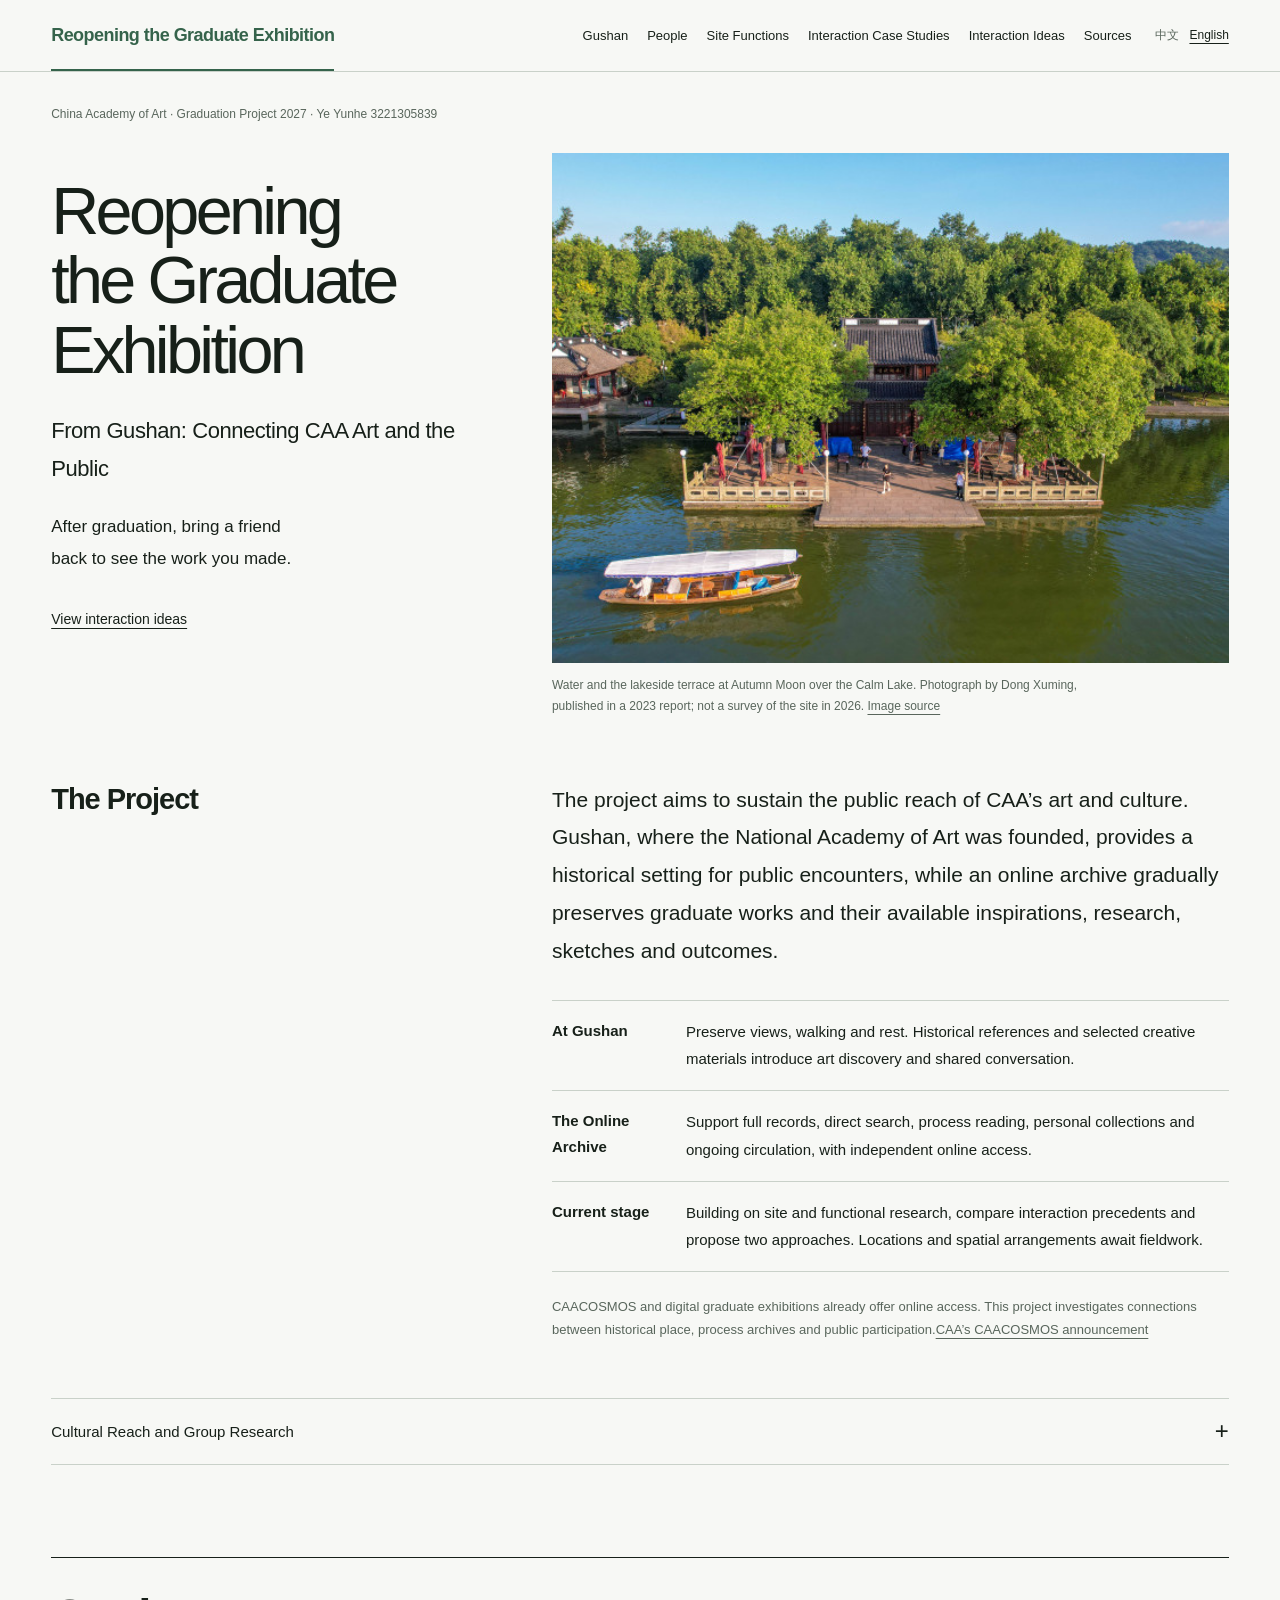
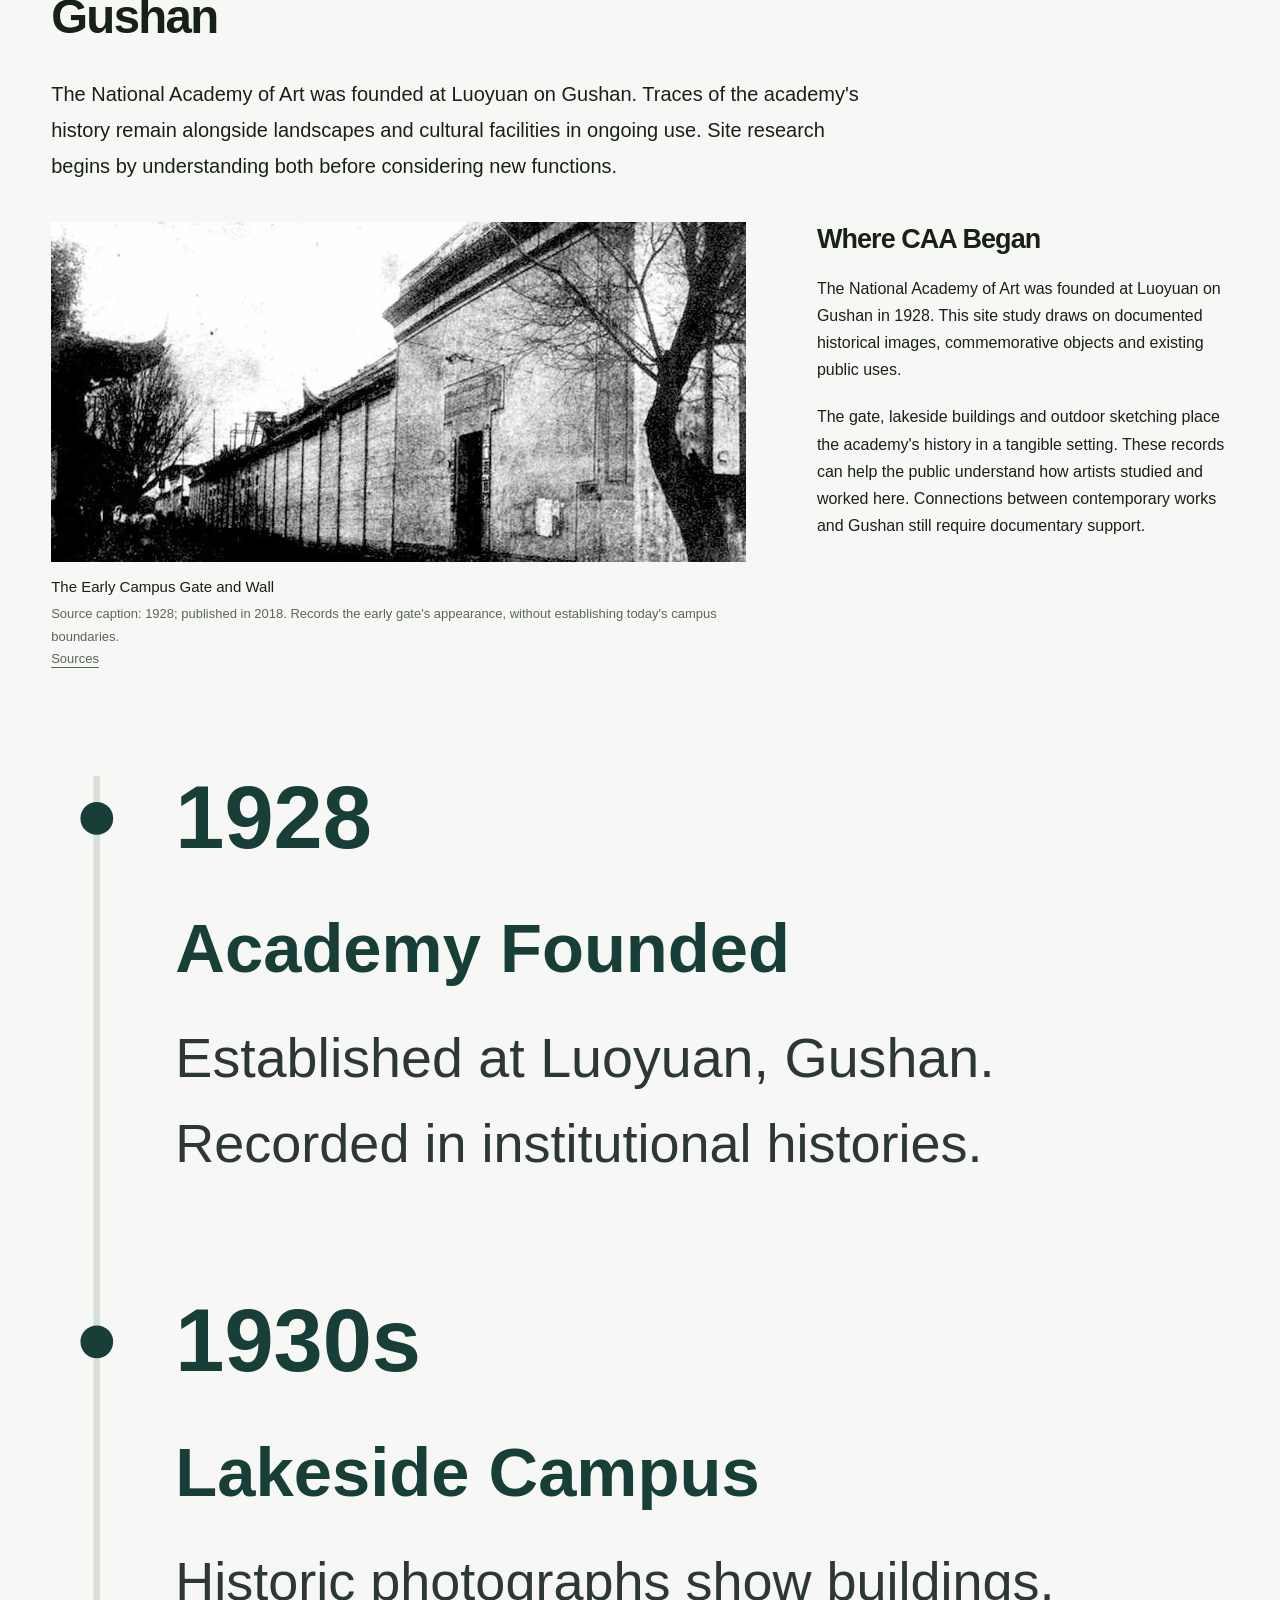
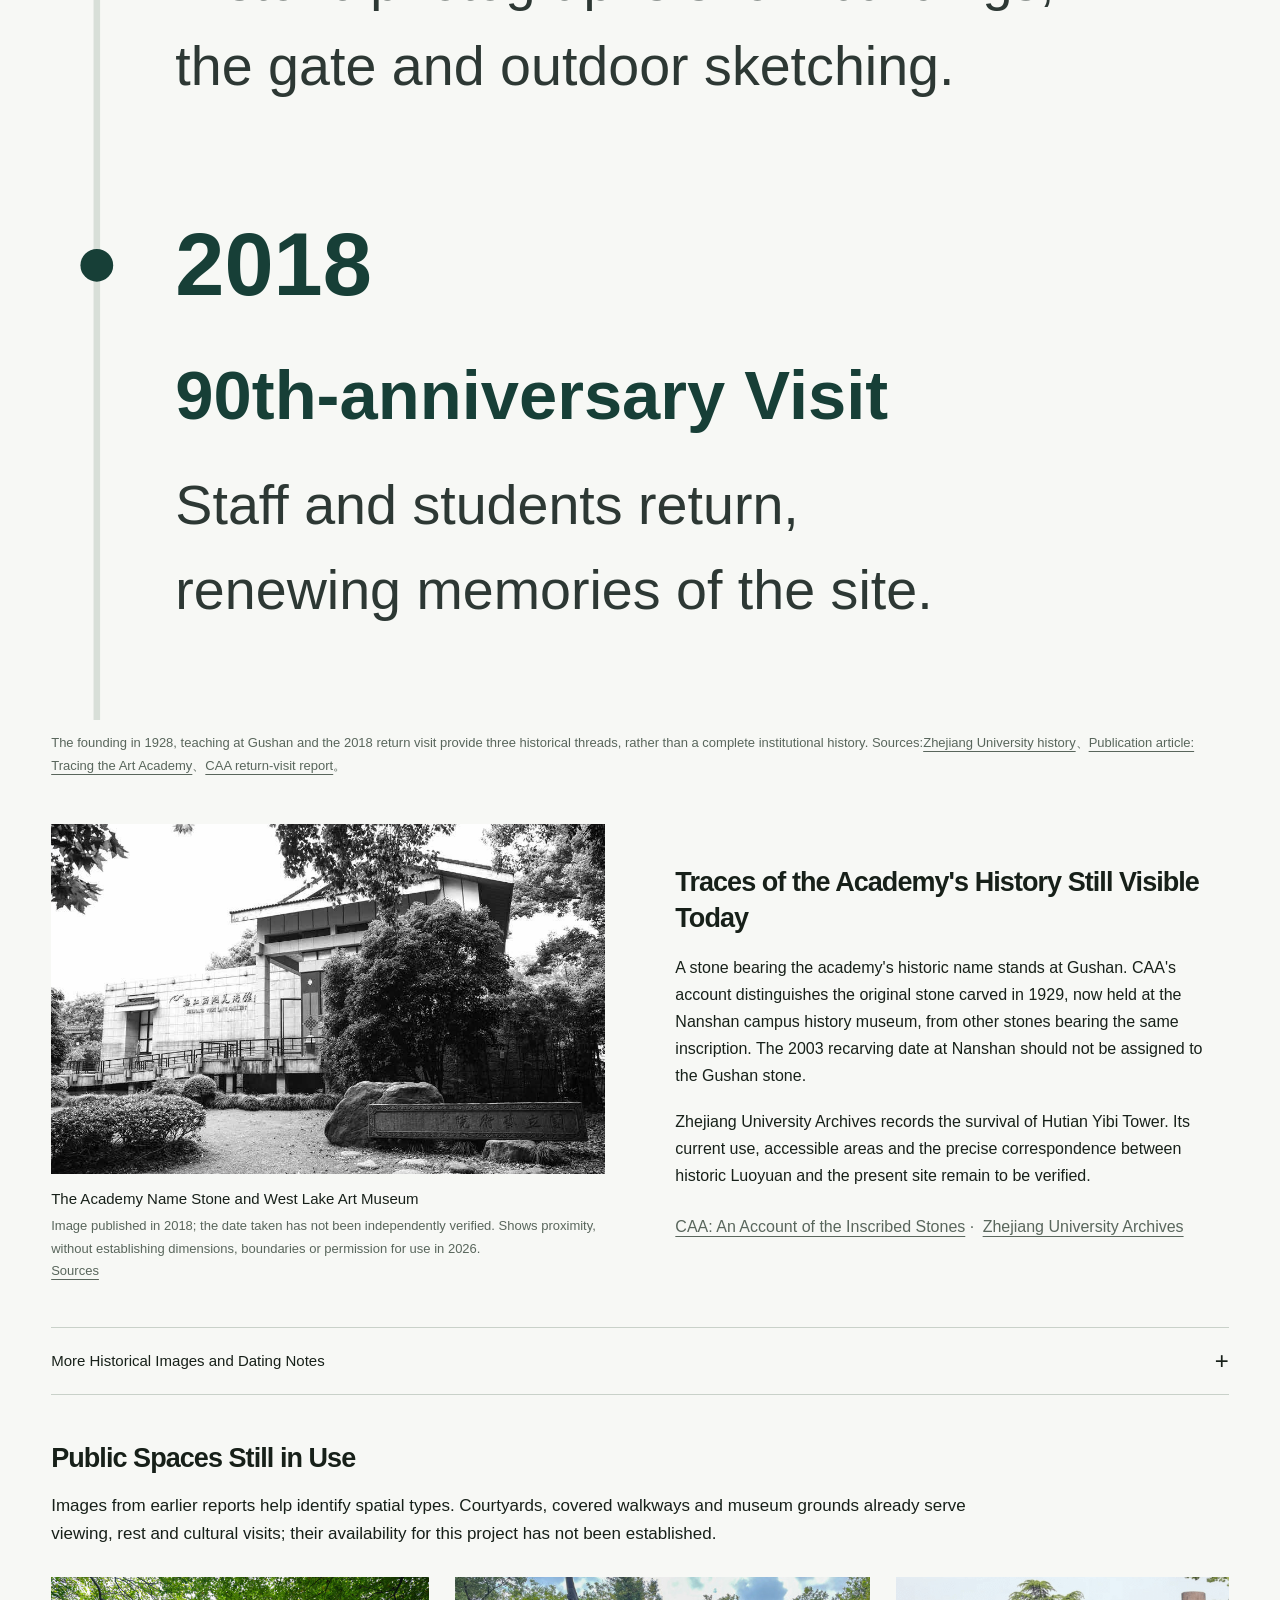
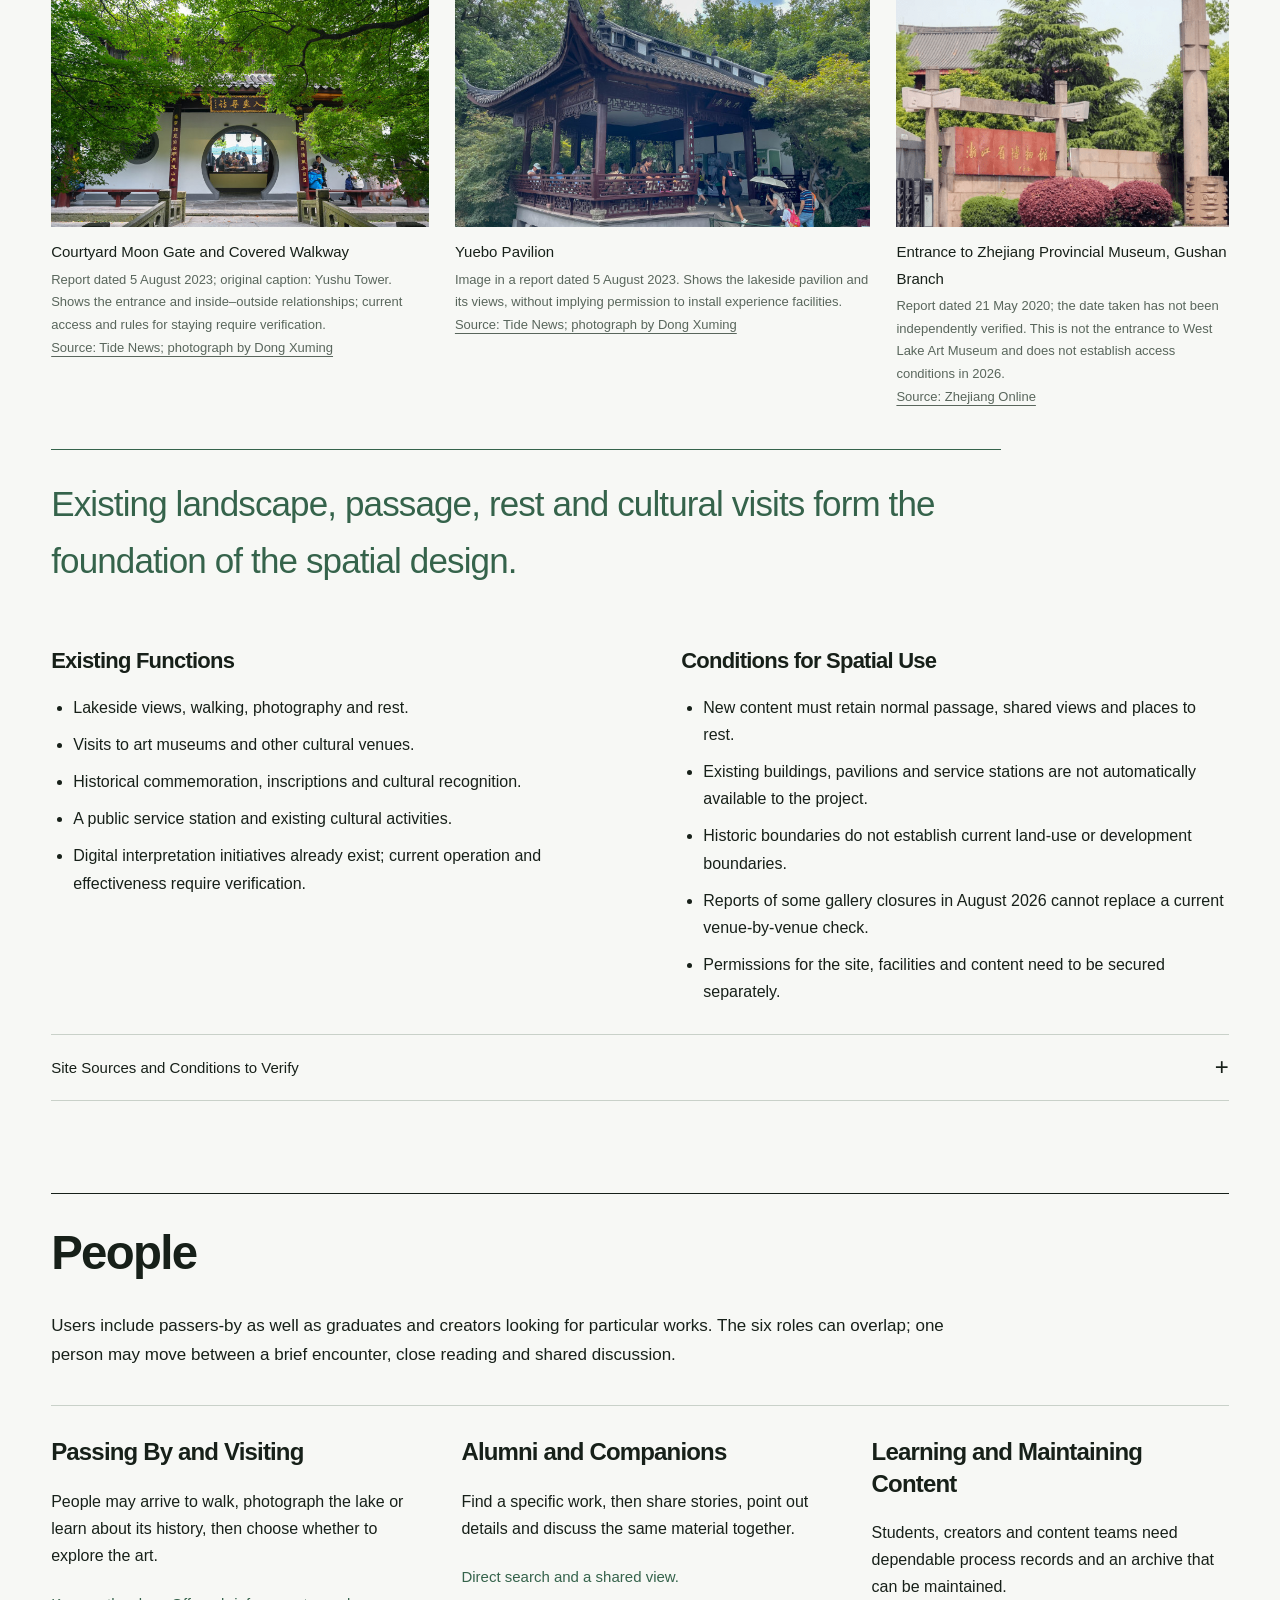
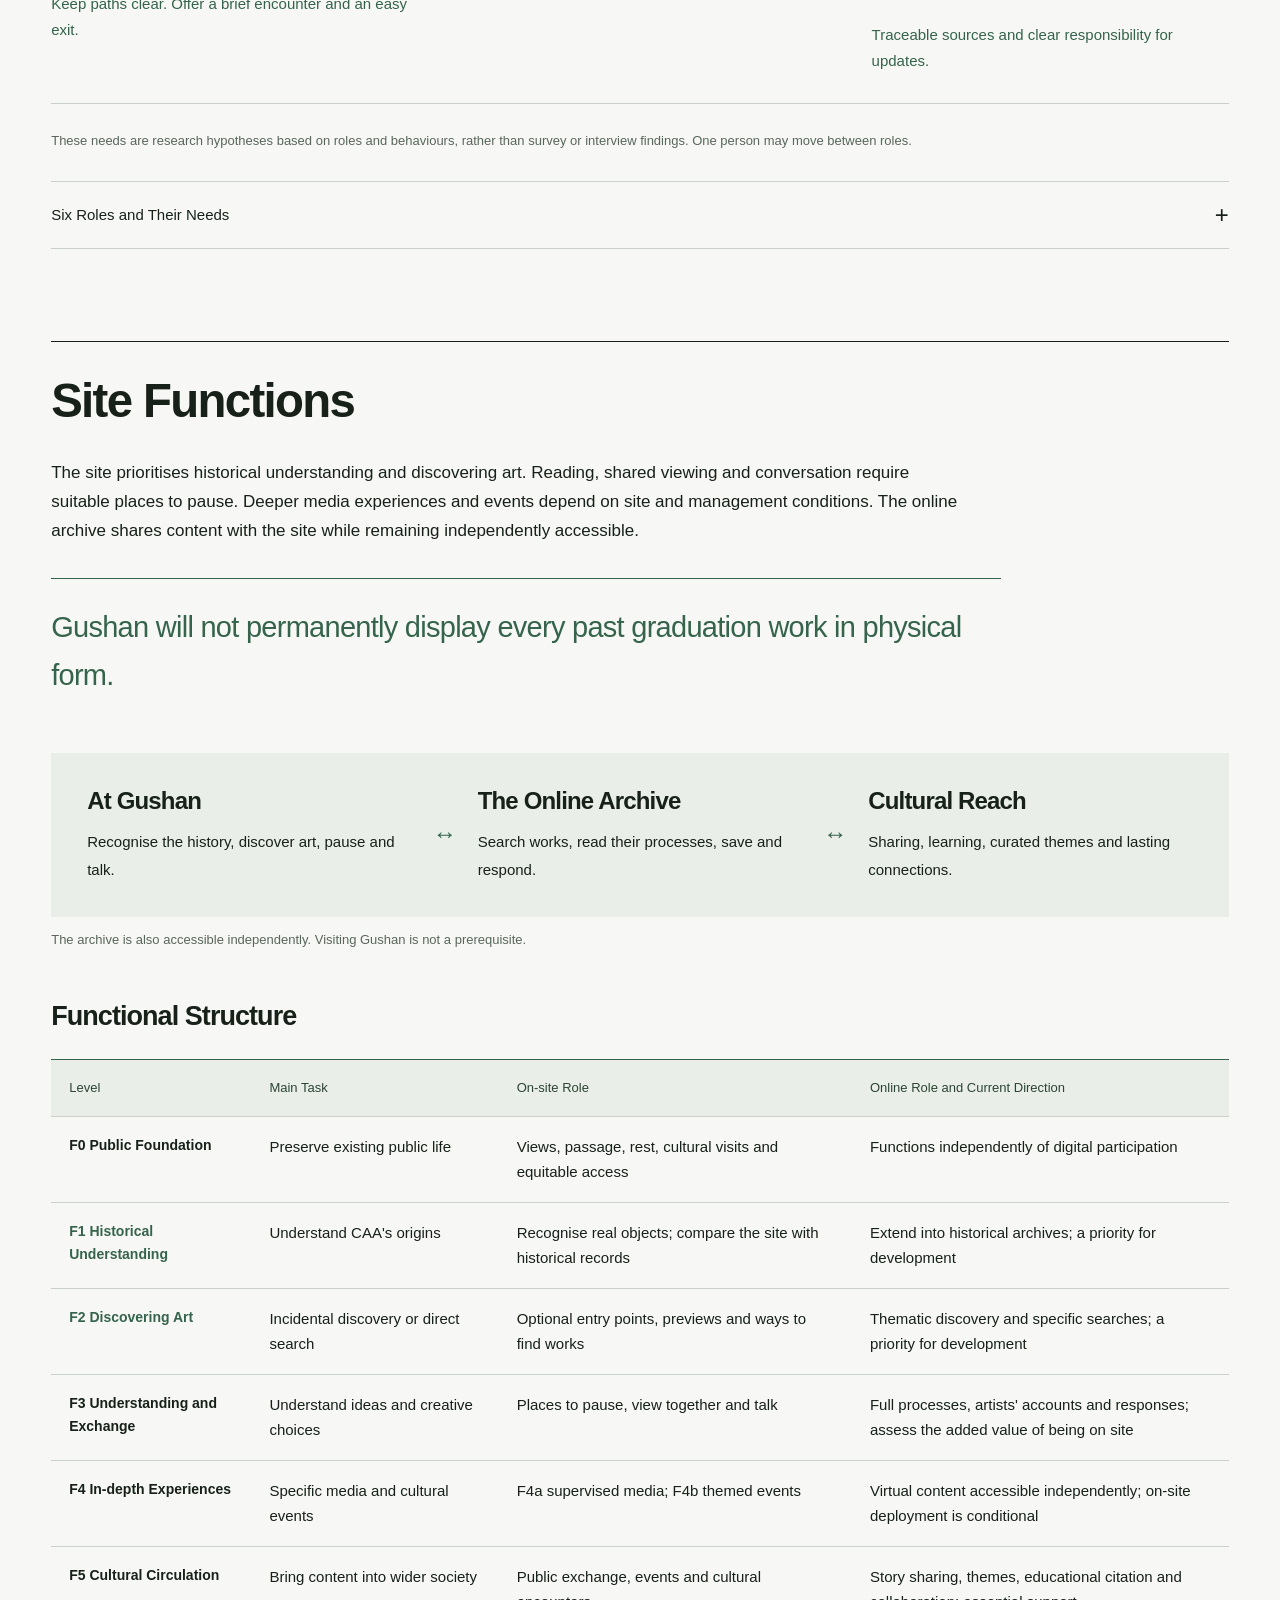
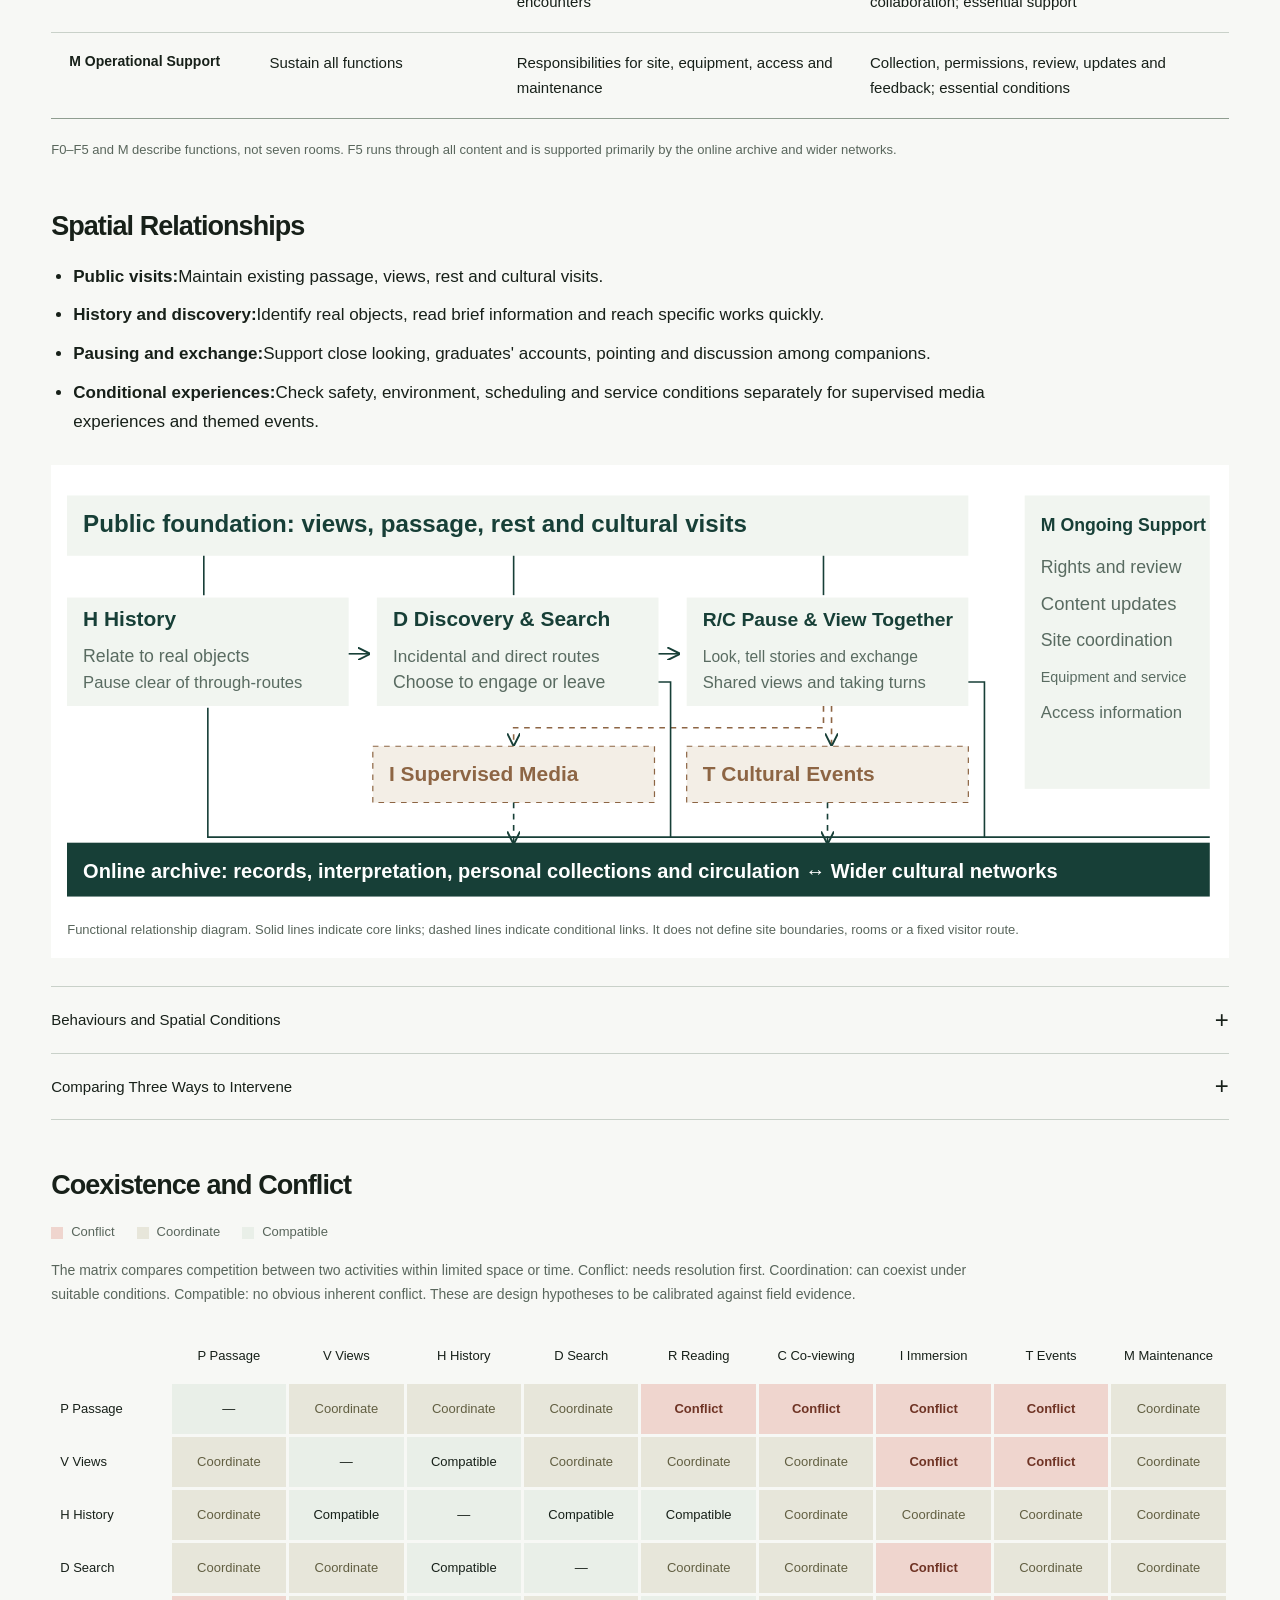
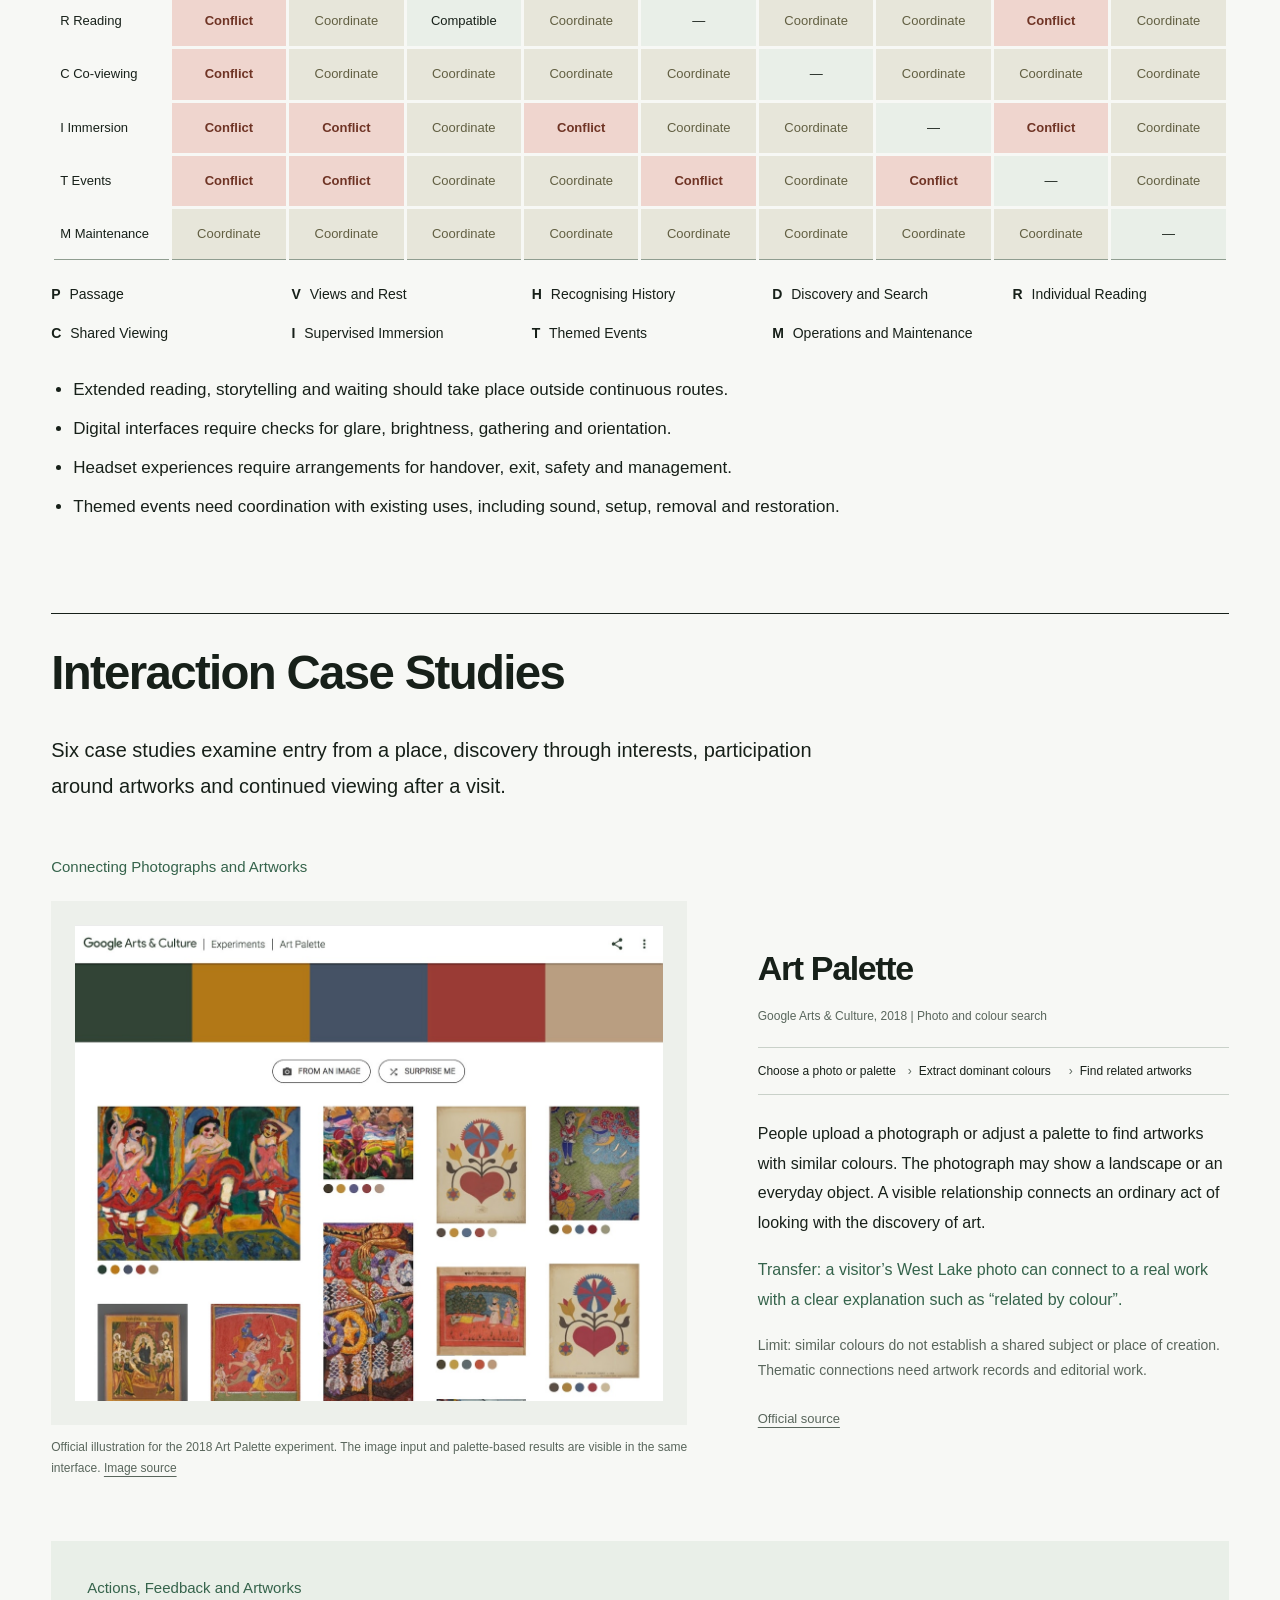
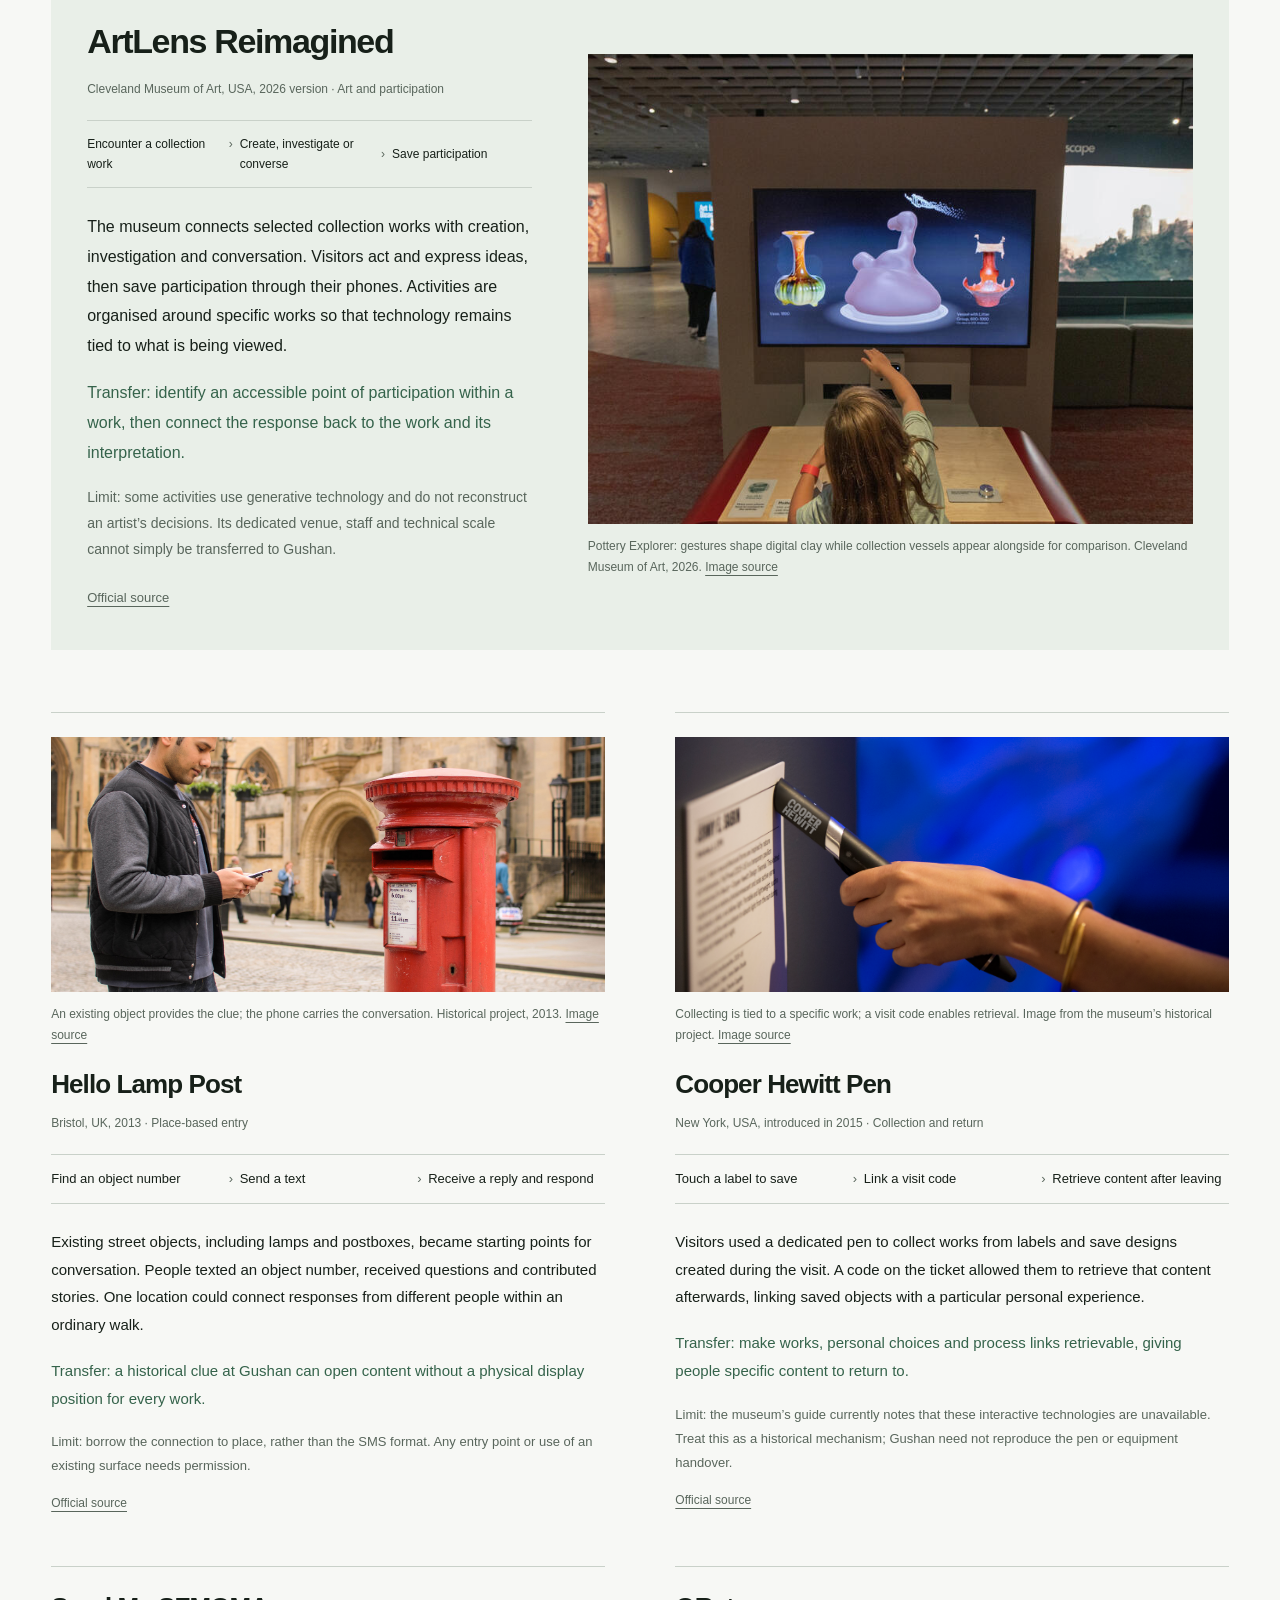
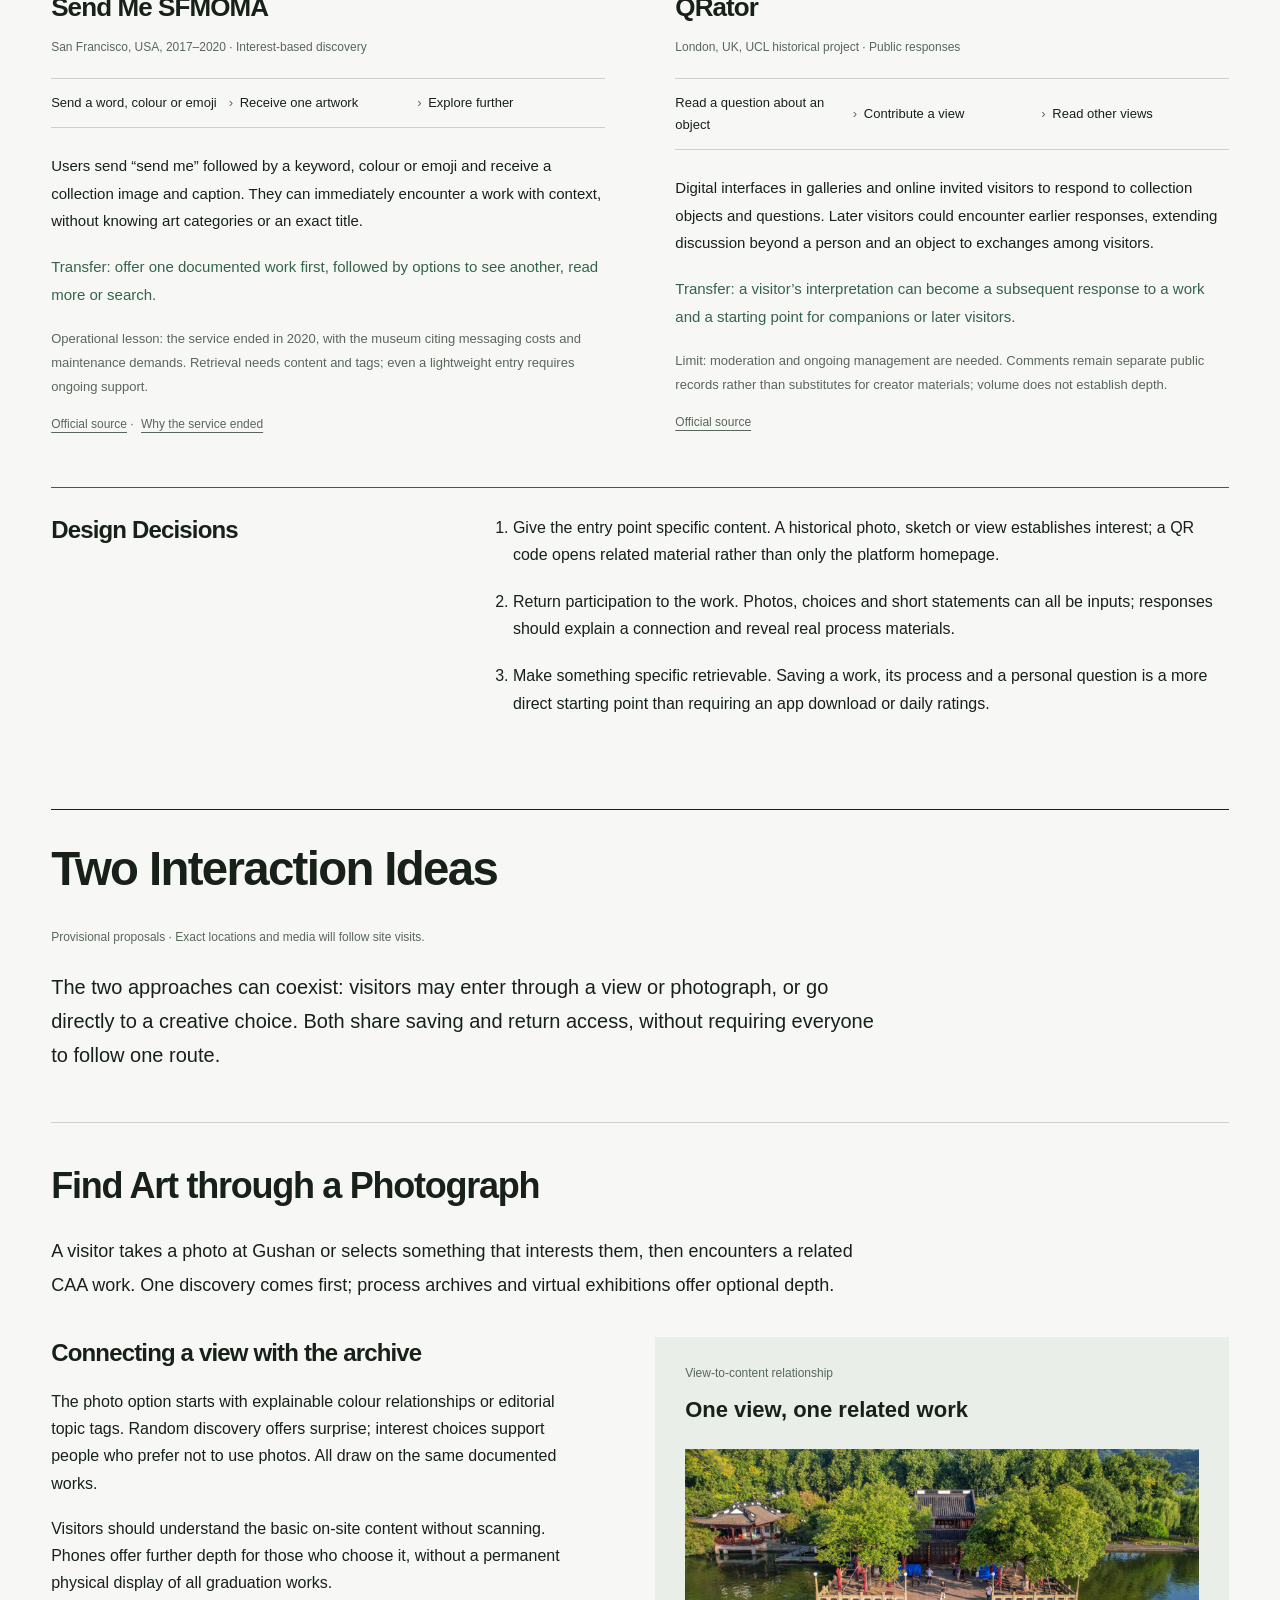
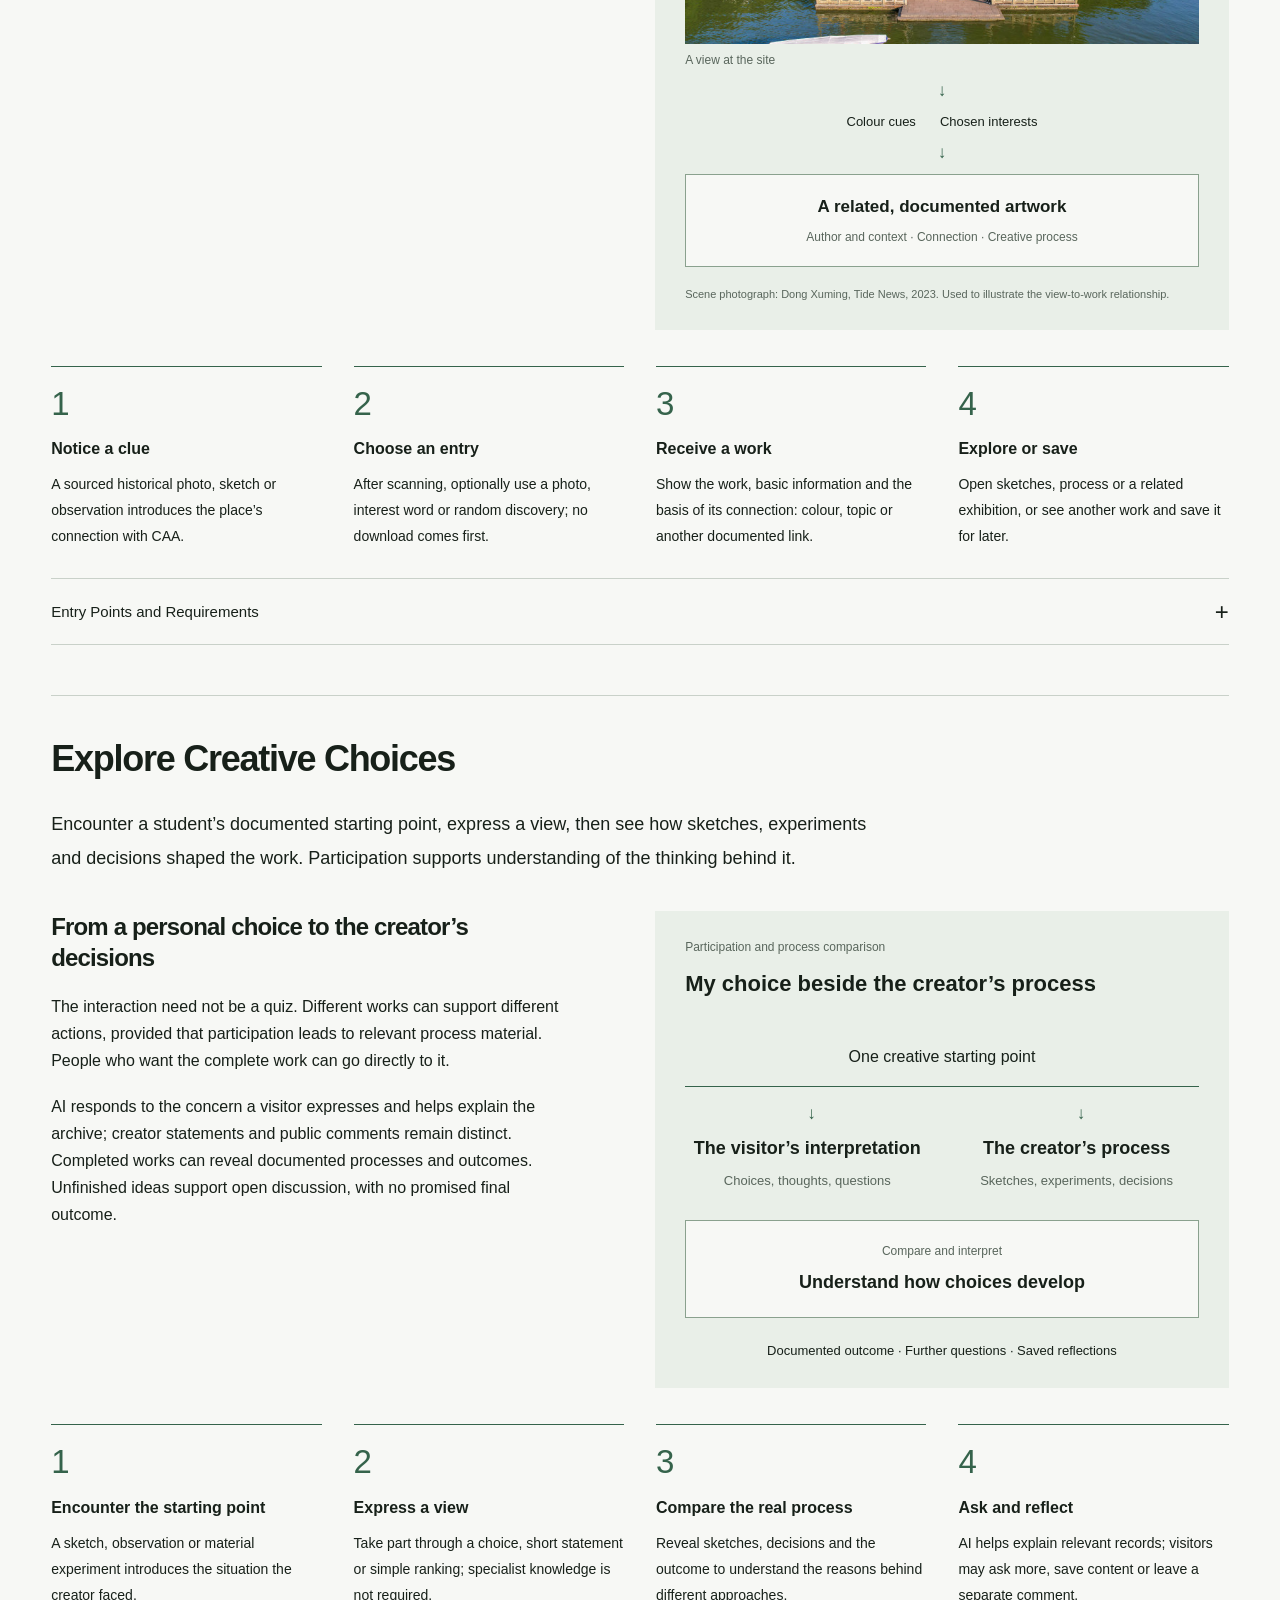
==== commit aedd14f5: "Publish redesigned research site v0.7: Reopening the Graduate Exhibition" ====
--- a/docs/index-en.html
+++ b/docs/index-en.html
@@ -1,103 +1,74 @@
-<!doctype html><html lang="en"><head><link rel="icon" href="data:,"><meta charset="utf-8"><meta name="viewport" content="width=device-width,initial-scale=1"><title>CAA Works Archive &amp; Gushan Public Space | Graduation Design Journal</title><link rel="stylesheet" href="css/reading.css"><link rel="stylesheet" href="css/function-key.css"><link rel="stylesheet" href="css/visual-v03.css"><link rel="stylesheet" href="css/languages.css"><link rel="stylesheet" href="css/research-v05.css"><link rel="alternate" hreflang="en" href="index-en.html"><link rel="alternate" hreflang="zh-CN" href="index.html"></head><body><nav aria-label="Contents"><div class="language-bar" role="group" aria-label="Language"><a href="index.html" hreflang="zh-CN" lang="zh-CN" data-language-link>中文</a><a href="index-en.html" hreflang="en" lang="en" data-language-link aria-current="page">English</a></div><div class="nav-inner"><a class="home" href="#overview">CAA Archive &amp; Gushan</a><a href="#site">Gushan: History &amp; Site</a><a href="#users">User Needs</a><a href="#architecture">Spatial Framework</a><a href="#interaction">Interaction research</a><a href="#proposals">Interaction proposals</a><a href="#sources">Sources</a></div></nav><main>
-<header id="overview" class="intro">
-<p class="byline">China Academy of Art · Graduation Design 2027 · Ye Yunhe 3221305839 · 25 Oct 2026 · v0.5</p>
-<h1>CAA Works Archive &amp; Gushan Public Space</h1>
-<p class="intro-text">Beginning with Gushan’s history and everyday visits, the project invites people to discover CAA works, understand their creative processes, and continue viewing and exchanging ideas after leaving.</p>
-<div class="intro-layout"><div>
-<p>The goal is the sustained public circulation of CAA’s artistic culture. An archive gradually preserves graduate works and available inspirations, research, sketches and outcomes; Gushan connects the academy’s origins with everyday public life.</p>
+<!doctype html>
+<html lang="en"><head><link rel="icon" href="data:,"><meta charset="utf-8"><meta name="viewport" content="width=device-width,initial-scale=1"><title>Reopening the Graduate Exhibition | Connecting CAA Art and the Public from Gushan</title><link rel="alternate" hreflang="en" href="index-en.html"><link rel="alternate" hreflang="zh-CN" href="index.html"><link rel="stylesheet" href="css/site-v07.css"></head><body><nav aria-label="Contents"><div class="language-bar" role="group" aria-label="Language"><a href="index.html" hreflang="zh-CN" lang="zh-CN" data-language-link>中文</a><a href="index-en.html" hreflang="en" lang="en" data-language-link aria-current="page">English</a></div><div class="nav-inner"><a class="home" href="#overview">Reopening the Graduate Exhibition</a><a href="#site">Gushan</a><a href="#users">People</a><a href="#architecture">Site Functions</a><a href="#interaction">Interaction Case Studies</a><a href="#proposals">Interaction Ideas</a><a href="#sources">Sources</a></div></nav><main>
+<header id="overview" class="intro"><p class="byline">China Academy of Art · Graduation Project 2027 · Ye Yunhe 3221305839</p><div class="hero"><div class="hero-copy"><h1>Reopening<br>the Graduate Exhibition</h1><p class="hero-subtitle">From Gushan: Connecting CAA Art and the Public</p><p class="hero-description">After graduation, bring a friend back to see the work you made.</p><a class="text-link" href="#proposals">View interaction ideas</a></div><figure class="hero-photo"><a href="https://tidenews.com.cn/news.html?id=2544083" target="_blank" rel="noopener"><img src="assets/images/lake.jpg" alt="Water and the lakeside terrace at Autumn Moon over the Calm Lake. Photograph by Dong Xuming, published in a 2023 report; not a survey of the site in 2026."></a><figcaption>Water and the lakeside terrace at Autumn Moon over the Calm Lake. Photograph by Dong Xuming, published in a 2023 report; not a survey of the site in 2026. <a href="https://tidenews.com.cn/news.html?id=2544083" target="_blank" rel="noopener">Image source</a></figcaption></figure></div><div class="project-brief"><div><h2>The Project</h2></div><div class="brief-copy"><p>The project aims to sustain the public reach of CAA’s art and culture. Gushan, where the National Academy of Art was founded, provides a historical setting for public encounters, while an online archive gradually preserves graduate works and their available inspirations, research, sketches and outcomes.</p>
 <dl class="project-roles">
 <div><dt>At Gushan</dt><dd>Preserve views, walking and rest. Historical references and selected creative materials introduce art discovery and shared conversation.</dd></div>
-<div><dt>Online archive</dt><dd>Support full records, direct search, process reading, personal collections and ongoing circulation, with independent online access.</dd></div>
+<div><dt>The Online Archive</dt><dd>Support full records, direct search, process reading, personal collections and ongoing circulation, with independent online access.</dd></div>
 <div><dt>Current stage</dt><dd>Building on site and functional research, compare interaction precedents and propose two approaches. Locations and spatial arrangements await fieldwork.</dd></div>
 </dl>
 <p class="source">CAACOSMOS and digital graduate exhibitions already offer online access. This project investigates connections between historical place, process archives and public participation.<a href="https://en.caa.edu.cn/info/1111/2925.htm" target="_blank" rel="noopener">CAA’s CAACOSMOS announcement</a></p>
-</div><figure><a href="https://tidenews.com.cn/news.html?id=2544083" target="_blank" rel="noopener"><img src="assets/images/lake.jpg" alt="Water and the lakeside terrace at Autumn Moon over the Calm Lake. Photograph by Dong Xuming, published in a 2023 report; not a survey of the site in 2026."></a><figcaption>Water and the lakeside terrace at Autumn Moon over the Calm Lake. Photograph by Dong Xuming, published in a 2023 report; not a survey of the site in 2026. <a href="https://tidenews.com.cn/news.html?id=2544083" target="_blank" rel="noopener">Image source</a></figcaption></figure></div>
-<div class="update-links"><span>New in this update</span><a href="#interaction">Interaction precedents and findings</a><a href="#proposals">Two interaction proposals</a></div>
-<p class="key-statement">Sharing CAA's artistic culture is the goal; the archive and spatial interaction are the means.</p><figure class="diagram"><picture><source media="(max-width: 580px)" srcset="assets/diagrams/en/cultural_reach_mobile.svg"><img src="assets/diagrams/en/cultural_reach.svg" alt="Reach, understanding, circulation and social connection are four intended contributions. Each can occur independently; their actual impact requires observation and evaluation." loading="lazy"></picture><figcaption>Reach, understanding, circulation and social connection are four intended contributions. Each can occur independently; their actual impact requires observation and evaluation.</figcaption></figure><details class="team-research"><summary>Team Research</summary><dl class="team">
+</div></div><details class="research-detail"><summary>Cultural Reach and Group Research</summary><div class="detail-content"><figure class="diagram"><picture><source media="(max-width: 580px)" srcset="assets/diagrams/en/cultural_reach_mobile.svg"><img src="assets/diagrams/en/cultural_reach.svg" alt="Reach, understanding, circulation and social connection are four intended contributions. Each can occur independently; their actual impact requires observation and evaluation." loading="lazy"></source></picture><figcaption>Reach, understanding, circulation and social connection are four intended contributions. Each can occur independently; their actual impact requires observation and evaluation.</figcaption></figure><details class="team-research"><summary>Team Research</summary><dl class="team">
 <div><dt>YT</dt><dd>The continuation of ideas, unfinished works, artists' development and the circulation of art between people.</dd></div>
 <div><dt>WC</dt><dd>Creative trajectories, sketches and processes, possibilities for bringing works into physical space, and virtual displays of past graduation works.</dd></div>
 <div><dt>ZZY</dt><dd>Public issues in the city as entry points, public responses, connections between online and on-site experiences, and feedback to artists.</dd></div>
 <div><dt>YYH</dt><dd>An archive of past works and processes, Gushan's historic site, VR/AI-assisted experiences and spatial connections.</dd></div>
 </dl></details>
-</header>
-
-<section id="site"><h2>Gushan: History and the Present Site</h2>
-<p class="section-lead">The National Academy of Art was founded at Luoyuan on Gushan. Traces of the academy's history remain alongside landscapes and cultural facilities in ongoing use. Site research begins by understanding both before considering new functions.</p>
-<figure class="diagram timeline-figure"><picture><source media="(max-width: 580px)" srcset="assets/diagrams/en/history_timeline_mobile.svg"><img src="assets/diagrams/en/history_timeline.svg" alt="The founding in 1928, teaching at Gushan and the 2018 return visit provide three historical threads, rather than a complete institutional history. Sources: Zhejiang University history, the publication article for Tracing the Art Academy, and CAA&#x27;s return-visit report." loading="lazy"></picture><figcaption>The founding in 1928, teaching at Gushan and the 2018 return visit provide three historical threads, rather than a complete institutional history. Sources:<a href="https://www.zju.edu.cn/2019/0426/c32917a1510354/pagem.htm" target="_blank" rel="noopener">Zhejiang University history</a>、<a href="https://www.sohu.com/a/258693115_664182" target="_blank" rel="noopener">Publication article: Tracing the Art Academy</a>、<a href="https://www.caa.edu.cn/info/1289/2615.htm" target="_blank" rel="noopener">CAA return-visit report</a>。</figcaption></figure><h3>The Early Campus and Lakeside Teaching</h3><div class="history-images"><figure class="research-photo campus-gate"><a href="assets/images/yyxz_7.jpg" target="_blank"><img src="assets/images/yyxz_7.jpg" alt="The gate and boundary wall when the academy was founded. Source caption: 1928; published in 2018." loading="lazy"></a><figcaption><b>The Early Campus Gate and Wall</b><span>Source caption: 1928; published in 2018. Records the early gate's appearance, without establishing today's campus boundaries.</span><a href="https://www.sohu.com/a/258693115_664182" target="_blank" rel="noopener">Source</a></figcaption></figure><figure class="research-photo waterside"><a href="assets/images/yyxz_6.jpg" target="_blank"><img src="assets/images/yyxz_6.jpg" alt="Waterfront buildings at Hardoon Garden (Luoyuan). Source caption: 1930s; published in 2018." loading="lazy"></a><figcaption><b>Waterfront Buildings at Hardoon Garden (Luoyuan)</b><span>Source caption: 1930s; published in 2018. A historical architectural image; no identification with a surviving building is assumed.</span><a href="https://www.sohu.com/a/258693115_664182" target="_blank" rel="noopener">Source</a></figcaption></figure><figure class="research-photo students"><a href="assets/images/yyxz_9.jpg" target="_blank"><img src="assets/images/yyxz_9.jpg" alt="Students sketching at Gushan. Source caption: 1930s; published in 2018." loading="lazy"></a><figcaption><b>Students Sketching at Gushan</b><span>Source caption: 1930s; published in 2018. Records the relationship between teaching and the landscape.</span><a href="https://www.sohu.com/a/258693115_664182" target="_blank" rel="noopener">Source</a></figcaption></figure></div><p>The gate, lakeside buildings and outdoor sketching place the academy's history in a tangible setting. These records can help the public understand how artists studied and worked here. Connections between contemporary works and Gushan still require documentary support.</p><h3>Historical Group Photographs and Return Visits</h3><div class="memory-comparison"><figure class="research-photo "><a href="assets/images/yyxz_1.jpg" target="_blank"><img src="assets/images/yyxz_1.jpg" alt="Detail of a group photograph of staff and students at Luoyuan, Gushan. This source dates it to 1928; published in 2018." loading="lazy"></a><figcaption><b>Staff and Students at Luoyuan, Gushan — Detail</b><span>This source dates the photograph to 1928; published in 2018. An official republication captions it as 1929; the discrepancy is retained.</span><a href="https://www.sohu.com/a/258693115_664182" target="_blank" rel="noopener">Source</a></figcaption></figure><figure class="research-photo "><a href="assets/images/yyxz_2.jpg" target="_blank"><img src="assets/images/yyxz_2.jpg" alt="Detail of the 2018 return-visit group photograph at Gushan. Source caption: 2018." loading="lazy"></a><figcaption><b>Returning to Gushan in 2018 — Detail</b><span>Source caption: 2018. An academy-organised return visit, rather than evidence of a general demand among graduates to return.</span><a href="https://www.sohu.com/a/258693115_664182" target="_blank" rel="noopener">Source</a></figcaption></figure></div><p class="note">The photographs compare memories of the site; they are not a precise survey from matching viewpoints. For the differing date, see<a href="https://www.caa.edu.cn/info/3811/11439.htm" target="_blank" rel="noopener">the 1929 caption in CAA's republication</a>. CAA's 2018 report documents the visit but does not establish users' willingness to use a digital works archive.</p><div class="place-anchor"><figure class="research-photo "><a href="assets/images/stone.jpg" target="_blank"><img src="assets/images/stone.jpg" alt="The National Academy of Art name stone beside West Lake Art Museum. Image published in a 2018 article; the date taken has not been independently verified." loading="lazy"></a><figcaption><b>The Academy Name Stone and West Lake Art Museum</b><span>Image published in 2018; the date taken has not been independently verified. Shows proximity, without establishing dimensions, boundaries or permission for use in 2026.</span><a href="https://www.sohu.com/a/258693115_664182" target="_blank" rel="noopener">Source</a></figcaption></figure><div><h3>Traces of the Academy's History Still Visible Today</h3><p>A stone bearing the academy's historic name stands at Gushan. CAA's account distinguishes the original stone carved in 1929, now held at the Nanshan campus history museum, from other stones bearing the same inscription. The 2003 recarving date at Nanshan should not be assigned to the Gushan stone.</p><p>Zhejiang University Archives records the survival of Hutian Yibi Tower. Its current use, accessible areas and the precise correspondence between historic Luoyuan and the present site remain to be verified.</p><p class="source"><a href="https://www.caa.edu.cn/info/1332/2416702.htm" target="_blank" rel="noopener">CAA: An Account of the Inscribed Stones</a> · <a href="https://acv.zju.edu.cn/site/bgxw_view.html?id=1302" target="_blank" rel="noopener">Zhejiang University Archives</a></p></div></div><h3>Existing Courtyards, Pavilions and Cultural Facilities</h3><p>Images from earlier reports help identify spatial types. Courtyards, covered walkways and museum grounds already serve viewing, rest and cultural visits; their availability for this project has not been established.</p><div class="current-images"><figure class="research-photo "><a href="assets/images/gate.jpg" target="_blank"><img src="assets/images/gate.jpg" alt="A courtyard moon gate and covered walkway. Report dated 5 August 2023; original caption: Yushu Tower." loading="lazy"></a><figcaption><b>Courtyard Moon Gate and Covered Walkway</b><span>Report dated 5 August 2023; original caption: Yushu Tower. Shows the entrance and inside–outside relationships; current access and rules for staying require verification.</span><a href="https://tidenews.com.cn/news.html?id=2544083" target="_blank" rel="noopener">Source: Tide News; photograph by Dong Xuming</a></figcaption></figure><figure class="research-photo "><a href="assets/images/phqy2023_yuebo.jpg" target="_blank"><img src="assets/images/phqy2023_yuebo.jpg" alt="Yuebo Pavilion. Image in a report dated 5 August 2023." loading="lazy"></a><figcaption><b>Yuebo Pavilion</b><span>Image in a report dated 5 August 2023. Shows the lakeside pavilion and its views, without implying permission to install experience facilities.</span><a href="https://tidenews.com.cn/news.html?id=2544083" target="_blank" rel="noopener">Source: Tide News; photograph by Dong Xuming</a></figcaption></figure><figure class="research-photo "><a href="assets/images/zjb_gate_2020.png" target="_blank"><img src="assets/images/zjb_gate_2020.png" alt="Entrance to the Gushan branch of Zhejiang Provincial Museum. Report dated 21 May 2020; the date taken has not been independently verified." loading="lazy"></a><figcaption><b>Entrance to Zhejiang Provincial Museum, Gushan Branch</b><span>Report dated 21 May 2020; the date taken has not been independently verified. This is not the entrance to West Lake Art Museum and does not establish access conditions in 2026.</span><a href="https://zjnews.zjol.com.cn/zjnews/zjxw/202005/t20200521_11985483.shtml" target="_blank" rel="noopener">Source: Zhejiang Online</a></figcaption></figure></div><p class="key-statement">Existing landscape, passage, rest and cultural visits form the foundation of the spatial design.</p><div class="two-columns"><div><h3>Existing Functions</h3>
+</div></details></header><section id="site"><div class="section-rule" aria-hidden="true"></div><h2>Gushan</h2><p class="section-lead">The National Academy of Art was founded at Luoyuan on Gushan. Traces of the academy's history remain alongside landscapes and cultural facilities in ongoing use. Site research begins by understanding both before considering new functions.</p>
+<div class="foundation"><div class="foundation-image"><figure class="research-photo campus-gate"><a href="assets/images/yyxz_7.jpg" target="_blank"><img src="assets/images/yyxz_7.jpg" alt="The gate and boundary wall when the academy was founded. Source caption: 1928; published in 2018." loading="lazy"></a><figcaption><b>The Early Campus Gate and Wall</b><span>Source caption: 1928; published in 2018. Records the early gate's appearance, without establishing today's campus boundaries.</span><a href="https://www.sohu.com/a/258693115_664182" target="_blank" rel="noopener">Sources</a></figcaption></figure></div><div class="foundation-copy"><h3>Where CAA Began</h3><p>The National Academy of Art was founded at Luoyuan on Gushan in 1928. This site study draws on documented historical images, commemorative objects and existing public uses.</p><p>The gate, lakeside buildings and outdoor sketching place the academy's history in a tangible setting. These records can help the public understand how artists studied and worked here. Connections between contemporary works and Gushan still require documentary support.</p></div></div><figure class="diagram timeline-figure"><picture><source media="(max-width: 580px)" srcset="assets/diagrams/en/history_timeline_mobile.svg"><img src="assets/diagrams/en/history_timeline.svg" alt="The founding in 1928, teaching at Gushan and the 2018 return visit provide three historical threads, rather than a complete institutional history. Sources: Zhejiang University history, the publication article for Tracing the Art Academy, and CAA&#x27;s return-visit report." loading="lazy"></source></picture><figcaption>The founding in 1928, teaching at Gushan and the 2018 return visit provide three historical threads, rather than a complete institutional history. Sources:<a href="https://www.zju.edu.cn/2019/0426/c32917a1510354/pagem.htm" target="_blank" rel="noopener">Zhejiang University history</a>、<a href="https://www.sohu.com/a/258693115_664182" target="_blank" rel="noopener">Publication article: Tracing the Art Academy</a>、<a href="https://www.caa.edu.cn/info/1289/2615.htm" target="_blank" rel="noopener">CAA return-visit report</a>。</figcaption></figure><div class="place-anchor"><figure class="research-photo "><a href="assets/images/stone.jpg" target="_blank"><img src="assets/images/stone.jpg" alt="The National Academy of Art name stone beside West Lake Art Museum. Image published in a 2018 article; the date taken has not been independently verified." loading="lazy"></a><figcaption><b>The Academy Name Stone and West Lake Art Museum</b><span>Image published in 2018; the date taken has not been independently verified. Shows proximity, without establishing dimensions, boundaries or permission for use in 2026.</span><a href="https://www.sohu.com/a/258693115_664182" target="_blank" rel="noopener">Sources</a></figcaption></figure><div><h3>Traces of the Academy's History Still Visible Today</h3><p>A stone bearing the academy's historic name stands at Gushan. CAA's account distinguishes the original stone carved in 1929, now held at the Nanshan campus history museum, from other stones bearing the same inscription. The 2003 recarving date at Nanshan should not be assigned to the Gushan stone.</p><p>Zhejiang University Archives records the survival of Hutian Yibi Tower. Its current use, accessible areas and the precise correspondence between historic Luoyuan and the present site remain to be verified.</p><p class="source"><a href="https://www.caa.edu.cn/info/1332/2416702.htm" target="_blank" rel="noopener">CAA: An Account of the Inscribed Stones</a> · <a href="https://acv.zju.edu.cn/site/bgxw_view.html?id=1302" target="_blank" rel="noopener">Zhejiang University Archives</a></p></div></div><details class="research-detail"><summary>More Historical Images and Dating Notes</summary><div class="detail-content"><h3>Early Campus and Teaching</h3><div class="history-images"><figure class="research-photo waterside"><a href="assets/images/yyxz_6.jpg" target="_blank"><img src="assets/images/yyxz_6.jpg" alt="Waterfront buildings at Hardoon Garden (Luoyuan). Source caption: 1930s; published in 2018." loading="lazy"></a><figcaption><b>Waterfront Buildings at Hardoon Garden (Luoyuan)</b><span>Source caption: 1930s; published in 2018. A historical architectural image; no identification with a surviving building is assumed.</span><a href="https://www.sohu.com/a/258693115_664182" target="_blank" rel="noopener">Sources</a></figcaption></figure><figure class="research-photo students"><a href="assets/images/yyxz_9.jpg" target="_blank"><img src="assets/images/yyxz_9.jpg" alt="Students sketching at Gushan. Source caption: 1930s; published in 2018." loading="lazy"></a><figcaption><b>Students Sketching at Gushan</b><span>Source caption: 1930s; published in 2018. Records the relationship between teaching and the landscape.</span><a href="https://www.sohu.com/a/258693115_664182" target="_blank" rel="noopener">Sources</a></figcaption></figure></div><h3>Historical Group Photographs and Return Visits</h3><div class="memory-comparison"><figure class="research-photo "><a href="assets/images/yyxz_1.jpg" target="_blank"><img src="assets/images/yyxz_1.jpg" alt="Detail of a group photograph of staff and students at Luoyuan, Gushan. This source dates it to 1928; published in 2018." loading="lazy"></a><figcaption><b>Staff and Students at Luoyuan, Gushan — Detail</b><span>This source dates the photograph to 1928; published in 2018. An official republication captions it as 1929; the discrepancy is retained.</span><a href="https://www.sohu.com/a/258693115_664182" target="_blank" rel="noopener">Sources</a></figcaption></figure><figure class="research-photo "><a href="assets/images/yyxz_2.jpg" target="_blank"><img src="assets/images/yyxz_2.jpg" alt="Detail of the 2018 return-visit group photograph at Gushan. Source caption: 2018." loading="lazy"></a><figcaption><b>Returning to Gushan in 2018 — Detail</b><span>Source caption: 2018. An academy-organised return visit, rather than evidence of a general demand among graduates to return.</span><a href="https://www.sohu.com/a/258693115_664182" target="_blank" rel="noopener">Sources</a></figcaption></figure></div><p class="note">The photographs compare memories of the site; they are not a precise survey from matching viewpoints. For the differing date, see<a href="https://www.caa.edu.cn/info/3811/11439.htm" target="_blank" rel="noopener">the 1929 caption in CAA's republication</a>. CAA's 2018 report documents the visit but does not establish users' willingness to use a digital works archive.</p></div></details><div class="subheading"><h3>Public Spaces Still in Use</h3></div><p>Images from earlier reports help identify spatial types. Courtyards, covered walkways and museum grounds already serve viewing, rest and cultural visits; their availability for this project has not been established.</p><div class="current-images"><figure class="research-photo "><a href="assets/images/gate.jpg" target="_blank"><img src="assets/images/gate.jpg" alt="A courtyard moon gate and covered walkway. Report dated 5 August 2023; original caption: Yushu Tower." loading="lazy"></a><figcaption><b>Courtyard Moon Gate and Covered Walkway</b><span>Report dated 5 August 2023; original caption: Yushu Tower. Shows the entrance and inside–outside relationships; current access and rules for staying require verification.</span><a href="https://tidenews.com.cn/news.html?id=2544083" target="_blank" rel="noopener">Source: Tide News; photograph by Dong Xuming</a></figcaption></figure><figure class="research-photo "><a href="assets/images/phqy2023_yuebo.jpg" target="_blank"><img src="assets/images/phqy2023_yuebo.jpg" alt="Yuebo Pavilion. Image in a report dated 5 August 2023." loading="lazy"></a><figcaption><b>Yuebo Pavilion</b><span>Image in a report dated 5 August 2023. Shows the lakeside pavilion and its views, without implying permission to install experience facilities.</span><a href="https://tidenews.com.cn/news.html?id=2544083" target="_blank" rel="noopener">Source: Tide News; photograph by Dong Xuming</a></figcaption></figure><figure class="research-photo "><a href="assets/images/zjb_gate_2020.png" target="_blank"><img src="assets/images/zjb_gate_2020.png" alt="Entrance to the Gushan branch of Zhejiang Provincial Museum. Report dated 21 May 2020; the date taken has not been independently verified." loading="lazy"></a><figcaption><b>Entrance to Zhejiang Provincial Museum, Gushan Branch</b><span>Report dated 21 May 2020; the date taken has not been independently verified. This is not the entrance to West Lake Art Museum and does not establish access conditions in 2026.</span><a href="https://zjnews.zjol.com.cn/zjnews/zjxw/202005/t20200521_11985483.shtml" target="_blank" rel="noopener">Source: Zhejiang Online</a></figcaption></figure></div><p class="key-statement">Existing landscape, passage, rest and cultural visits form the foundation of the spatial design.</p><div class="two-columns"><div><h3>Existing Functions</h3>
 <ul class=""><li>Lakeside views, walking, photography and rest.</li><li>Visits to art museums and other cultural venues.</li><li>Historical commemoration, inscriptions and cultural recognition.</li><li>A public service station and existing cultural activities.</li><li>Digital interpretation initiatives already exist; current operation and effectiveness require verification.</li></ul>
 </div><div><h3>Conditions for Spatial Use</h3>
 <ul class=""><li>New content must retain normal passage, shared views and places to rest.</li><li>Existing buildings, pavilions and service stations are not automatically available to the project.</li><li>Historic boundaries do not establish current land-use or development boundaries.</li><li>Reports of some gallery closures in August 2026 cannot replace a current venue-by-venue check.</li><li>Permissions for the site, facilities and content need to be secured separately.</li></ul></div></div>
-<p class="source">References:<a href="https://www.caa.edu.cn/info/1332/2416702.htm" target="_blank" rel="noopener">CAA: An Account of the Inscribed Stones</a>、<a href="https://www.zju.edu.cn/2019/0426/c32917a1510354/pagem.htm" target="_blank" rel="noopener">Zhejiang University: The Story of Luoyuan</a>、<a href="https://acv.zju.edu.cn/site/bgxw_view.html?id=1302" target="_blank" rel="noopener">Zhejiang University Archives: Luoyuan history</a>、<a href="https://www.caa.edu.cn/info/1289/2615.htm" target="_blank" rel="noopener">CAA's 90th-anniversary return to Gushan</a>、<a href="https://tidenews.com.cn/news.html?id=2544083" target="_blank" rel="noopener">Tide News: Restoration of Autumn Moon over the Calm Lake</a>、<a href="https://z.hangzhou.com.cn/2021/jd100zn/content/content_7999952.html" target="_blank" rel="noopener">Opening of the Gushan public service station</a>、<a href="https://www.forestry.gov.cn/lyj/1/gsgg/20260727/682232.html" target="_blank" rel="noopener">Approval of the West Lake master plan</a>、<a href="https://www.sina.cn/news/detail/5330403129032885.html" target="_blank" rel="noopener">Hangzhou Release: Changes to museum access</a>、<a href="https://www.sensetime.com/hk/news/41154839/" target="_blank" rel="noopener">West Lake mobile AR initiative</a></p>
+<details class="research-detail"><summary>Site Sources and Conditions to Verify</summary><div class="detail-content"><p class="source">References:<a href="https://www.caa.edu.cn/info/1332/2416702.htm" target="_blank" rel="noopener">CAA: An Account of the Inscribed Stones</a>、<a href="https://www.zju.edu.cn/2019/0426/c32917a1510354/pagem.htm" target="_blank" rel="noopener">Zhejiang University: The Story of Luoyuan</a>、<a href="https://acv.zju.edu.cn/site/bgxw_view.html?id=1302" target="_blank" rel="noopener">Zhejiang University Archives: Luoyuan history</a>、<a href="https://www.caa.edu.cn/info/1289/2615.htm" target="_blank" rel="noopener">CAA's 90th-anniversary return to Gushan</a>、<a href="https://tidenews.com.cn/news.html?id=2544083" target="_blank" rel="noopener">Tide News: Restoration of Autumn Moon over the Calm Lake</a>、<a href="https://z.hangzhou.com.cn/2021/jd100zn/content/content_7999952.html" target="_blank" rel="noopener">Opening of the Gushan public service station</a>、<a href="https://www.forestry.gov.cn/lyj/1/gsgg/20260727/682232.html" target="_blank" rel="noopener">Approval of the West Lake master plan</a>、<a href="https://www.sina.cn/news/detail/5330403129032885.html" target="_blank" rel="noopener">Hangzhou Release: Changes to museum access</a>、<a href="https://www.sensetime.com/hk/news/41154839/" target="_blank" rel="noopener">West Lake mobile AR initiative</a></p>
 <p class="note">Historic Luoyuan does not define land currently available for development. Differences between the 1956/1959 historical accounts and the 1928/1929 photograph captions are retained. Site photographs support recognition; current access and available areas require separate checks.</p>
-</section>
-
-<section id="users"><h2>User Needs</h2>
+</div></details></section><section id="users"><div class="section-rule" aria-hidden="true"></div><h2>People</h2>
 <p>Users include passers-by as well as graduates and creators looking for particular works. The six roles can overlap; one person may move between a brief encounter, close reading and shared discussion.</p>
-<div class="table-scroll" role="region" tabindex="0" aria-label="Supporting both incidental encounters and purposeful visits"><table class="users"><thead><tr><th>User</th><th>Initial Purpose</th><th>Work Sought</th><th>Behaviours to Support</th><th>Spatial Needs</th></tr></thead><tbody><tr><td>A General Visitors</td><td>Walking by the lake, photography, rest</td><td>Usually unspecified</td><td>Discover voluntarily, or choose not to participate</td><td>Clear routes and views; easy exit</td></tr><tr><td>B Cultural Visitors</td><td>Exhibitions and history</td><td>From broad to specific</td><td>Recognise history; explore themes</td><td>Compare with real objects; pause briefly</td></tr><tr><td>C Past Graduates</td><td>Return and show works to others</td><td>Specific artist or work</td><td>Find quickly, tell stories and share</td><td>View together with companions</td></tr><tr><td>D Companions</td><td>Accompany someone; understand their work</td><td>Emerges through conversation</td><td>Look, listen, point and offer interpretations</td><td>Shared sightlines and space to talk</td></tr><tr><td>E Students and Creators</td><td>Learning, research, inspiration</td><td>Defined themes or sources</td><td>Search, compare processes, maintain records</td><td>Reading conditions; detailed searches can happen elsewhere</td></tr><tr><td>F Content and Operations Teams</td><td>Communication, services, management</td><td>Defined by responsibilities</td><td>Review, update, maintain and collaborate</td><td>Clear responsibilities and service conditions</td></tr></tbody></table></div>
+<div class="people-groups"><div><h3>Passing By and Visiting</h3><p>People may arrive to walk, photograph the lake or learn about its history, then choose whether to explore the art.</p><p class="need">Keep paths clear. Offer a brief encounter and an easy exit.</p></div><div><h3>Alumni and Companions</h3><p>Find a specific work, then share stories, point out details and discuss the same material together.</p><p class="need">Direct search and a shared view.</p></div><div><h3>Learning and Maintaining Content</h3><p>Students, creators and content teams need dependable process records and an archive that can be maintained.</p><p class="need">Traceable sources and clear responsibility for updates.</p></div></div><p class="note">These needs are research hypotheses based on roles and behaviours, rather than survey or interview findings. One person may move between roles.</p><details class="research-detail"><summary>Six Roles and Their Needs</summary><div class="detail-content"><div class="table-scroll" role="region" tabindex="0" aria-label="Supporting both incidental encounters and purposeful visits"><table class="users"><thead><tr><th>User</th><th>Initial Purpose</th><th>Work Sought</th><th>Behaviours to Support</th><th>Spatial Needs</th></tr></thead><tbody><tr><td>A General Visitors</td><td>Walking by the lake, photography, rest</td><td>Usually unspecified</td><td>Discover voluntarily, or choose not to participate</td><td>Clear routes and views; easy exit</td></tr><tr><td>B Cultural Visitors</td><td>Exhibitions and history</td><td>From broad to specific</td><td>Recognise history; explore themes</td><td>Compare with real objects; pause briefly</td></tr><tr><td>C Past Graduates</td><td>Return and show works to others</td><td>Specific artist or work</td><td>Find quickly, tell stories and share</td><td>View together with companions</td></tr><tr><td>D Companions</td><td>Accompany someone; understand their work</td><td>Emerges through conversation</td><td>Look, listen, point and offer interpretations</td><td>Shared sightlines and space to talk</td></tr><tr><td>E Students and Creators</td><td>Learning, research, inspiration</td><td>Defined themes or sources</td><td>Search, compare processes, maintain records</td><td>Reading conditions; detailed searches can happen elsewhere</td></tr><tr><td>F Content and Operations Teams</td><td>Communication, services, management</td><td>Defined by responsibilities</td><td>Review, update, maintain and collaborate</td><td>Clear responsibilities and service conditions</td></tr></tbody></table></div>
 <p>Functional priorities distinguish between:</p>
 <ul class=""><li><b>Baseline public use:</b>People who do not engage with digital content can still walk, enjoy views, rest and visit cultural venues.</li><li><b>Experience benefits:</b>Assess practical benefits through incidental discovery, specific searches, personal understanding and shared viewing.</li><li><b>Operational requirements:</b>The academy's content team, site managers and maintenance providers need distinct responsibilities; these are essential requirements.</li></ul>
 <p class="note">Specific motivations, interaction preferences and sustained participation are research hypotheses, not survey or interview findings. Mobility, hearing, vision, language and whether someone visits with others affect all roles.</p>
 <p>Continued engagement also depends on content and ongoing relationships:</p>
 <ul class=""><li><b>General visitors:</b>A personally relevant work and further material to explore can give visitors a reason to return online.</li><li><b>Cultural visitors:</b>Clear historical information, themes that can be explored further and reliable sources.</li><li><b>Graduates and companions:</b>Find works and understand their processes, with opportunities to continue telling, updating and responding.</li><li><b>Students and creators:</b>Complete records, clear citation information and relevant themes provide practical learning value.</li><li><b>Operators:</b>Stable responsibilities, content and resources enable continued updating and maintenance.</li></ul>
-</section>
+</div></details></section>
 
-<section id="architecture"><h2>Spatial Framework</h2>
+<section id="architecture"><div class="section-rule" aria-hidden="true"></div><h2>Site Functions</h2>
 <p>The site prioritises historical understanding and discovering art. Reading, shared viewing and conversation require suitable places to pause. Deeper media experiences and events depend on site and management conditions. The online archive shares content with the site while remaining independently accessible.</p>
-<p class="key-statement compact">Gushan will not permanently display every past graduation work in physical form.</p><figure class="diagram diagram-wide"><img src="assets/diagrams/en/孤山_作品库_社会网络.svg" alt="Relationships between Gushan, the online works archive and wider cultural networks. People can access the archive online without first visiting Gushan."><figcaption>Relationships between Gushan, the online works archive and wider cultural networks. People can access the archive online without first visiting Gushan.</figcaption></figure>
-<h3>Functional Framework</h3>
+<p class="key-statement compact">Gushan will not permanently display every past graduation work in physical form.</p><div class="site-system"><div><h3>At Gushan</h3><p>Recognise the history, discover art, pause and talk.</p></div><span class="system-link" aria-hidden="true">↔</span><div><h3>The Online Archive</h3><p>Search works, read their processes, save and respond.</p></div><span class="system-link" aria-hidden="true">↔</span><div><h3>Cultural Reach</h3><p>Sharing, learning, curated themes and lasting connections.</p></div></div><p class="diagram-caption">The archive is also accessible independently. Visiting Gushan is not a prerequisite.</p><h3>Functional Structure</h3>
 <div class="table-scroll" role="region" tabindex="0" aria-label="Prioritising historical understanding and discovering art on site"><table class="functions"><thead><tr><th>Level</th><th>Main Task</th><th>On-site Role</th><th>Online Role and Current Direction</th></tr></thead><tbody><tr><td>F0 Public Foundation</td><td>Preserve existing public life</td><td>Views, passage, rest, cultural visits and equitable access</td><td>Functions independently of digital participation</td></tr><tr><td>F1 Historical Understanding</td><td>Understand CAA's origins</td><td>Recognise real objects; compare the site with historical records</td><td>Extend into historical archives; a priority for development</td></tr><tr><td>F2 Discovering Art</td><td>Incidental discovery or direct search</td><td>Optional entry points, previews and ways to find works</td><td>Thematic discovery and specific searches; a priority for development</td></tr><tr><td>F3 Understanding and Exchange</td><td>Understand ideas and creative choices</td><td>Places to pause, view together and talk</td><td>Full processes, artists' accounts and responses; assess the added value of being on site</td></tr><tr><td>F4 In-depth Experiences</td><td>Specific media and cultural events</td><td>F4a supervised media; F4b themed events</td><td>Virtual content accessible independently; on-site deployment is conditional</td></tr><tr><td>F5 Cultural Circulation</td><td>Bring content into wider society</td><td>Public exchange, events and cultural encounters</td><td>Story sharing, themes, educational citation and collaboration; essential support</td></tr><tr><td>M Operational Support</td><td>Sustain all functions</td><td>Responsibilities for site, equipment, access and maintenance</td><td>Collection, permissions, review, updates and feedback; essential conditions</td></tr></tbody></table></div>
 <p class="note">F0–F5 and M describe functions, not seven rooms. F5 runs through all content and is supported primarily by the online archive and wider networks.</p>
 <h3>Spatial Relationships</h3>
 <ul class=""><li><b>Public visits:</b>Maintain existing passage, views, rest and cultural visits.</li><li><b>History and discovery:</b>Identify real objects, read brief information and reach specific works quickly.</li><li><b>Pausing and exchange:</b>Support close looking, graduates' accounts, pointing and discussion among companions.</li><li><b>Conditional experiences:</b>Check safety, environment, scheduling and service conditions separately for supervised media experiences and themed events.</li></ul>
-<figure class="diagram diagram-wide"><img src="assets/diagrams/en/关键功能空间关系_v0.2.svg" alt="Functional relationship diagram. Solid lines indicate core links; dashed lines indicate conditional links. It does not define site boundaries, rooms or a fixed visitor route."><figcaption>Functional relationship diagram. Solid lines indicate core links; dashed lines indicate conditional links. It does not define site boundaries, rooms or a fixed visitor route.</figcaption></figure>
-<h3>Spatial Conditions</h3>
-<div class="table-scroll" role="region" tabindex="0" aria-label="Functions need to address where people stand, what they can see and how they use the space"><table class="behavior"><thead><tr><th>Behaviour</th><th>Body and Social Relationships</th><th>Environmental Needs</th><th>Design Approach</th></tr></thead><tbody><tr><td>Walking and Viewing</td><td>Walking, stopping and photography without crowding each other</td><td>Continuous views and routes</td><td>Retain existing uses</td></tr><tr><td>Recognising History</td><td>Read information alongside real objects</td><td>Visible, readable, with room for a brief stop</td><td>Identify gaps in existing interpretation first</td></tr><tr><td>Incidental Discovery</td><td>Approach voluntarily and leave freely</td><td>Low disturbance; no compulsory queue</td><td>Direct access to specific content</td></tr><tr><td>Specific Search</td><td>A clear goal and quick confirmation</td><td>Avoid monopolising a shared public interface</td><td>Support personal access alongside suitable shared interfaces</td></tr><tr><td>Close Reading</td><td>Alternate sitting and standing; zoom and compare</td><td>Readable details and controlled glare</td><td>Use places where people can pause</td></tr><tr><td>Shared Viewing</td><td>See together, point, talk and take turns</td><td>Equitable access without blocking others</td><td>Compare media before choosing a large screen</td></tr><tr><td>Supervised Media Experiences</td><td>Wearing equipment, waiting, handover and exit</td><td>Safety boundaries and management support</td><td>Deploy only when conditions are met</td></tr><tr><td>Cultural Events</td><td>Gathering, speaking, setup, removal and restoration</td><td>Compatible sound levels and scheduling</td><td>Work within approved conditions of use</td></tr></tbody></table></div>
+<figure class="diagram diagram-wide"><img src="assets/diagrams/en/%E5%85%B3%E9%94%AE%E5%8A%9F%E8%83%BD%E7%A9%BA%E9%97%B4%E5%85%B3%E7%B3%BB_v0.2.svg" alt="Functional relationship diagram. Solid lines indicate core links; dashed lines indicate conditional links. It does not define site boundaries, rooms or a fixed visitor route." loading="lazy"><figcaption>Functional relationship diagram. Solid lines indicate core links; dashed lines indicate conditional links. It does not define site boundaries, rooms or a fixed visitor route.</figcaption></figure>
+<details class="research-detail"><summary>Behaviours and Spatial Conditions</summary><div class="detail-content"><div class="table-scroll" role="region" tabindex="0" aria-label="Functions need to address where people stand, what they can see and how they use the space"><table class="behavior"><thead><tr><th>Behaviour</th><th>Body and Social Relationships</th><th>Environmental Needs</th><th>Design Approach</th></tr></thead><tbody><tr><td>Walking and Viewing</td><td>Walking, stopping and photography without crowding each other</td><td>Continuous views and routes</td><td>Retain existing uses</td></tr><tr><td>Recognising History</td><td>Read information alongside real objects</td><td>Visible, readable, with room for a brief stop</td><td>Identify gaps in existing interpretation first</td></tr><tr><td>Incidental Discovery</td><td>Approach voluntarily and leave freely</td><td>Low disturbance; no compulsory queue</td><td>Direct access to specific content</td></tr><tr><td>Specific Search</td><td>A clear goal and quick confirmation</td><td>Avoid monopolising a shared public interface</td><td>Support personal access alongside suitable shared interfaces</td></tr><tr><td>Close Reading</td><td>Alternate sitting and standing; zoom and compare</td><td>Readable details and controlled glare</td><td>Use places where people can pause</td></tr><tr><td>Shared Viewing</td><td>See together, point, talk and take turns</td><td>Equitable access without blocking others</td><td>Compare media before choosing a large screen</td></tr><tr><td>Supervised Media Experiences</td><td>Wearing equipment, waiting, handover and exit</td><td>Safety boundaries and management support</td><td>Deploy only when conditions are met</td></tr><tr><td>Cultural Events</td><td>Gathering, speaking, setup, removal and restoration</td><td>Compatible sound levels and scheduling</td><td>Work within approved conditions of use</td></tr></tbody></table></div>
 <p>Shared viewing depends on seeing the same content, pointing things out, taking turns and talking. Large screens, synchronised phones and fixed headset rooms remain options to assess. Areas and viewing distances await measurement.</p>
-<h3>Forms of Intervention</h3>
-<div class="table-scroll" role="region" tabindex="0" aria-label="Compare existing resources before proposing new structures"><table class="strategy"><thead><tr><th>Criterion</th><th>A Integrate Existing Facilities</th><th>B Light-touch Adaptation of Existing Spaces</th><th>C Independent Reversible Structures</th></tr></thead><tbody><tr><td>Supported Behaviours</td><td>Recognising history, brief discovery and quick access</td><td>Pausing, reading, conversation and conditional experiences</td><td>Meet a clearly identified need not otherwise supported</td></tr><tr><td>Public Use</td><td>Existing facilities may already be at capacity</td><td>Confirm existing uses and times available for sharing</td><td>Installation and visitor activity must retain clear passage</td></tr><tr><td>Historic Objects</td><td>Attachments may affect fabric and interpretation</td><td>Both use and adaptation require coordination</td><td>Independent reversible structures can still affect the landscape and ground conditions</td></tr><tr><td>Maintenance Needs</td><td>Content updates and checks of physical displays</td><td>Environment, cleaning, equipment and staff</td><td>Maintenance, storage, repair and removal</td></tr><tr><td>Permission for Use</td><td>Secure consent for both facilities and content</td><td>Check spatial, management and access conditions</td><td>Define installation, management and restoration requirements</td></tr><tr><td>Reversibility</td><td>Assess the specific attachment method</td><td>Even a small adaptation may be difficult to reverse</td><td>Restorability is a design aim that still needs demonstration</td></tr><tr><td>Current Direction</td><td>First check whether existing facilities can meet the need</td><td>Investigate conditions for pausing and exchange</td><td>Develop only where A/B cannot support a necessary behaviour</td></tr></tbody></table></div>
+</div></details><details class="research-detail"><summary>Comparing Three Ways to Intervene</summary><div class="detail-content"><div class="table-scroll" role="region" tabindex="0" aria-label="Compare existing resources before proposing new structures"><table class="strategy"><thead><tr><th>Criterion</th><th>A Integrate Existing Facilities</th><th>B Light-touch Adaptation of Existing Spaces</th><th>C Independent Reversible Structures</th></tr></thead><tbody><tr><td>Supported Behaviours</td><td>Recognising history, brief discovery and quick access</td><td>Pausing, reading, conversation and conditional experiences</td><td>Meet a clearly identified need not otherwise supported</td></tr><tr><td>Public Use</td><td>Existing facilities may already be at capacity</td><td>Confirm existing uses and times available for sharing</td><td>Installation and visitor activity must retain clear passage</td></tr><tr><td>Historic Objects</td><td>Attachments may affect fabric and interpretation</td><td>Both use and adaptation require coordination</td><td>Independent reversible structures can still affect the landscape and ground conditions</td></tr><tr><td>Maintenance Needs</td><td>Content updates and checks of physical displays</td><td>Environment, cleaning, equipment and staff</td><td>Maintenance, storage, repair and removal</td></tr><tr><td>Permission for Use</td><td>Secure consent for both facilities and content</td><td>Check spatial, management and access conditions</td><td>Define installation, management and restoration requirements</td></tr><tr><td>Reversibility</td><td>Assess the specific attachment method</td><td>Even a small adaptation may be difficult to reverse</td><td>Restorability is a design aim that still needs demonstration</td></tr><tr><td>Current Direction</td><td>First check whether existing facilities can meet the need</td><td>Investigate conditions for pausing and exchange</td><td>Develop only where A/B cannot support a necessary behaviour</td></tr></tbody></table></div>
 <p class="note">The three approaches can be combined. Attachments to existing facilities may affect historic fabric; independent reversible structures can affect the landscape and ground. Risk cannot be ranked simply by how much is added.</p>
-<h3>Functional Conflicts</h3>
-<p>The matrix compares competition between two activities within limited space or time. Conflict: needs resolution first. Coordination: can coexist under suitable conditions. Compatible: no obvious inherent conflict. These are design hypotheses to be calibrated against field evidence.</p>
+</div></details><h3>Coexistence and Conflict</h3>
+<div class="matrix-legend"><span class="legend-conflict">Conflict</span><span class="legend-coordinate">Coordinate</span><span class="legend-compatible">Compatible</span></div><p>The matrix compares competition between two activities within limited space or time. Conflict: needs resolution first. Coordination: can coexist under suitable conditions. Compatible: no obvious inherent conflict. These are design hypotheses to be calibrated against field evidence.</p>
 <div class="table-scroll" role="region" tabindex="0" aria-label="Competition for the same space and time"><table class="matrix"><thead><tr><th></th><th>P Passage</th><th>V Views</th><th>H History</th><th>D Search</th><th>R Reading</th><th>C Co-viewing</th><th>I Immersion</th><th>T Events</th><th>M Maintenance</th></tr></thead><tbody><tr><th>P Passage</th><td class="">—</td><td class="conditional">Coordinate</td><td class="conditional">Coordinate</td><td class="conditional">Coordinate</td><td class="high">Conflict</td><td class="high">Conflict</td><td class="high">Conflict</td><td class="high">Conflict</td><td class="conditional">Coordinate</td></tr><tr><th>V Views</th><td class="conditional">Coordinate</td><td class="">—</td><td class="">Compatible</td><td class="conditional">Coordinate</td><td class="conditional">Coordinate</td><td class="conditional">Coordinate</td><td class="high">Conflict</td><td class="high">Conflict</td><td class="conditional">Coordinate</td></tr><tr><th>H History</th><td class="conditional">Coordinate</td><td class="">Compatible</td><td class="">—</td><td class="">Compatible</td><td class="">Compatible</td><td class="conditional">Coordinate</td><td class="conditional">Coordinate</td><td class="conditional">Coordinate</td><td class="conditional">Coordinate</td></tr><tr><th>D Search</th><td class="conditional">Coordinate</td><td class="conditional">Coordinate</td><td class="">Compatible</td><td class="">—</td><td class="conditional">Coordinate</td><td class="conditional">Coordinate</td><td class="high">Conflict</td><td class="conditional">Coordinate</td><td class="conditional">Coordinate</td></tr><tr><th>R Reading</th><td class="high">Conflict</td><td class="conditional">Coordinate</td><td class="">Compatible</td><td class="conditional">Coordinate</td><td class="">—</td><td class="conditional">Coordinate</td><td class="conditional">Coordinate</td><td class="high">Conflict</td><td class="conditional">Coordinate</td></tr><tr><th>C Co-viewing</th><td class="high">Conflict</td><td class="conditional">Coordinate</td><td class="conditional">Coordinate</td><td class="conditional">Coordinate</td><td class="conditional">Coordinate</td><td class="">—</td><td class="conditional">Coordinate</td><td class="conditional">Coordinate</td><td class="conditional">Coordinate</td></tr><tr><th>I Immersion</th><td class="high">Conflict</td><td class="high">Conflict</td><td class="conditional">Coordinate</td><td class="high">Conflict</td><td class="conditional">Coordinate</td><td class="conditional">Coordinate</td><td class="">—</td><td class="high">Conflict</td><td class="conditional">Coordinate</td></tr><tr><th>T Events</th><td class="high">Conflict</td><td class="high">Conflict</td><td class="conditional">Coordinate</td><td class="conditional">Coordinate</td><td class="high">Conflict</td><td class="conditional">Coordinate</td><td class="high">Conflict</td><td class="">—</td><td class="conditional">Coordinate</td></tr><tr><th>M Maintenance</th><td class="conditional">Coordinate</td><td class="conditional">Coordinate</td><td class="conditional">Coordinate</td><td class="conditional">Coordinate</td><td class="conditional">Coordinate</td><td class="conditional">Coordinate</td><td class="conditional">Coordinate</td><td class="conditional">Coordinate</td><td class="">—</td></tr></tbody></table></div><dl class="function-key" aria-label="Function Code Key"><div><dt><b>P</b> Passage</dt><dd lang="en">Passage</dd></div><div><dt><b>V</b> Views and Rest</dt><dd lang="en">View</dd></div><div><dt><b>H</b> Recognising History</dt><dd lang="en">History</dd></div><div><dt><b>D</b> Discovery and Search</dt><dd lang="en">Discovery</dd></div><div><dt><b>R</b> Individual Reading</dt><dd lang="en">Reading</dd></div><div><dt><b>C</b> Shared Viewing</dt><dd lang="en">Co-viewing</dd></div><div><dt><b>I</b> Supervised Immersion</dt><dd lang="en">Immersion</dd></div><div><dt><b>T</b> Themed Events</dt><dd lang="en">Thematic Activity</dd></div><div><dt><b>M</b> Operations and Maintenance</dt><dd lang="en">Maintenance</dd></div></dl>
 <ul class=""><li>Extended reading, storytelling and waiting should take place outside continuous routes.</li><li>Digital interfaces require checks for glare, brightness, gathering and orientation.</li><li>Headset experiences require arrangements for handover, exit, safety and management.</li><li>Themed events need coordination with existing uses, including sound, setup, removal and restoration.</li></ul>
 </section>
 
-<section id="interaction">
-<h2>Interaction research</h2>
-<p class="section-lead">The research focus has shifted from the appearance of virtual galleries to how people enter, understand and return to art. Six cases offer references for place-based entry, discovery, participation and continuity.</p>
-<p class="research-intro">The precedents show specific interactions and their content, service and maintenance requirements. Their relevance to Gushan depends on actual visitor needs and site evidence.</p>
-<div class="research-group">
-<h3>Entering art through place and interest</h3>
-<article class="case-study" id="case-lamp"><div class="case-layout"><div class="case-copy"><h4>Hello Lamp Post</h4><p class="case-meta">Bristol, UK, 2013 · Place-based entry</p><div class="case-process"><span>Find an object number</span><span>Send a text</span><span>Receive a reply and respond</span></div><p>Existing street objects, including lamps and postboxes, became starting points for conversation. People texted an object number, received questions and contributed stories. One location could connect responses from different people within an ordinary walk.</p><p class="case-takeaway">Transfer: a historical clue at Gushan can open content without a physical display position for every work.</p><p class="case-limit">Limit: borrow the connection to place, rather than the SMS format. Any entry point or use of an existing surface needs permission.</p><p class="source"><a href="https://www.watershed.co.uk/studio/projects/hello-lamp-post" target="_blank" rel="noopener">Official source</a></p></div><figure class="case-evidence"><a href="https://www.watershed.co.uk/studio/projects/hello-lamp-post" target="_blank" rel="noopener"><img src="assets/images/lamp.jpg" alt="Hello Lamp Post: a street-object number connects to an SMS conversation." loading="lazy"></a><figcaption>An existing object provides the clue; the phone carries the conversation. Historical project, 2013. <a href="https://www.watershed.co.uk/studio/projects/hello-lamp-post" target="_blank" rel="noopener">Image source</a></figcaption></figure></div></article>
-<article class="case-study" id="case-sfmoma"><h4>Send Me SFMOMA</h4><p class="case-meta">San Francisco, USA, 2017–2020 · Interest-based discovery</p><div class="case-process"><span>Send a word, colour or emoji</span><span>Receive one artwork</span><span>Explore further</span></div><p>Users sent “send me” with a keyword, colour or emoji and received a collection image and caption. A large collection became one immediate encounter, without requiring knowledge of art categories or an exact artwork title.</p><p class="case-takeaway">Transfer: offer one documented work first, followed by options to see another, read more or search.</p><p class="case-limit">Operational lesson: the service ended in 2020, with the museum citing messaging costs and maintenance demands. Retrieval needs content and tags; even a lightweight entry requires ongoing support.</p><p class="source"><a href="https://www.sfmoma.org/read/send-me-sfmoma/" target="_blank" rel="noopener">Official source</a> · <a href="https://www.sfmoma.org/read/all-good-things-must-come-to-an-end-the-sunset-of-send-me-sfmoma/" target="_blank" rel="noopener">Why the service ended</a></p></article>
-<article class="case-study" id="case-palette"><div class="case-layout"><div class="case-copy"><h4>Art Palette</h4><p class="case-meta">Google Arts &amp; Culture, 2018 | Photo and colour search</p><div class="case-process"><span>Choose a photo or palette</span><span>Extract dominant colours</span><span>Find related artworks</span></div><p>People upload a photograph or adjust a palette to find artworks with similar colours. The photograph may show a landscape or an everyday object. A visible relationship connects an ordinary act of looking with the discovery of art.</p><p class="case-takeaway">Transfer: a visitor’s West Lake photo can connect to a real work with a clear explanation such as “related by colour”.</p><p class="case-limit">Limit: similar colours do not establish a shared subject or place of creation. Thematic connections need artwork records and editorial work.</p><p class="source"><a href="https://artsandculture.google.com/experiment/art-palette/0AEvw1CK-6lCCA?hl=en" target="_blank" rel="noopener">Official source</a></p></div><figure class="case-evidence"><a href="https://artsandculture.google.com/experiment/art-palette/0AEvw1CK-6lCCA?hl=en" target="_blank" rel="noopener"><img src="assets/images/art_palette_interface.jpg" alt="Official Art Palette interface: image input, colour palette and related artworks." loading="lazy"></a><figcaption>Official illustration for the 2018 Art Palette experiment. The image input and palette-based results are visible in the same interface. <a href="https://artsandculture.google.com/experiment/art-palette/0AEvw1CK-6lCCA?hl=en" target="_blank" rel="noopener">Image source</a></figcaption></figure></div></article>
-</div><div class="research-group">
-<h3>Participating around a specific work</h3>
-<article class="case-study" id="case-artlens"><div class="case-layout"><div class="case-copy"><h4>ArtLens Reimagined</h4><p class="case-meta">Cleveland Museum of Art, USA, 2026 version · Art and participation</p><div class="case-process"><span>Encounter a collection work</span><span>Create, investigate or converse</span><span>Save participation</span></div><p>The museum connects selected collection works with creation, investigation and conversation. Visitors act and express ideas, then save participation through their phones. Activities are organised around specific works so that technology remains tied to what is being viewed.</p><p class="case-takeaway">Transfer: identify an accessible point of participation within a work, then connect the response back to the work and its interpretation.</p><p class="case-limit">Limit: some activities use generative technology and do not reconstruct an artist’s decisions. Its dedicated venue, staff and technical scale cannot simply be transferred to Gushan.</p><p class="source"><a href="https://www.clevelandart.org/exhibitions/artlens-reimagined-intersection-art-technology-and-innovation" target="_blank" rel="noopener">Official source</a></p></div><figure class="case-evidence"><a href="https://www.clevelandart.org/create" target="_blank" rel="noopener"><img src="assets/images/artlens_pottery_2026.jpg" alt="ArtLens in 2026: a visitor shapes digital clay with gestures while collection vessels appear on screen." loading="lazy"></a><figcaption>Pottery Explorer: gestures shape digital clay while collection vessels appear alongside for comparison. Cleveland Museum of Art, 2026. <a href="https://www.clevelandart.org/create" target="_blank" rel="noopener">Image source</a></figcaption></figure></div></article>
-<article class="case-study" id="case-qrator"><h4>QRator</h4><p class="case-meta">London, UK, UCL historical project · Public responses</p><div class="case-process"><span>Read a question about an object</span><span>Contribute a view</span><span>Read other views</span></div><p>Digital interfaces in galleries and online invited visitors to respond to collection objects and questions. Later visitors could encounter earlier responses, extending discussion beyond a person and an object to exchanges among visitors.</p><p class="case-takeaway">Transfer: a visitor’s interpretation can become a subsequent response to a work and a starting point for companions or later visitors.</p><p class="case-limit">Limit: moderation and ongoing management are needed. Comments remain separate public records rather than substitutes for creator materials; volume does not establish depth.</p><p class="source"><a href="https://www.ucl.ac.uk/research-innovation/case-studies/2014/dec/qrator-digital-dialogue-museum-collections" target="_blank" rel="noopener">Official source</a></p></article>
-</div><div class="research-group">
-<h3>Continuing a visit after leaving</h3>
-<article class="case-study" id="case-pen"><div class="case-layout"><div class="case-copy"><h4>Cooper Hewitt Pen</h4><p class="case-meta">New York, USA, introduced in 2015 · Collection and return</p><div class="case-process"><span>Touch a label to save</span><span>Link a visit code</span><span>Retrieve content after leaving</span></div><p>Visitors used a dedicated pen to collect works from labels and save designs created during the visit. A code on the ticket allowed them to retrieve that content afterwards, linking saved objects with a particular personal experience.</p><p class="case-takeaway">Transfer: make works, personal choices and process links retrievable, giving people specific content to return to.</p><p class="case-limit">Limit: the museum’s guide currently notes that these interactive technologies are unavailable. Treat this as a historical mechanism; Gushan need not reproduce the pen or equipment handover.</p><p class="source"><a href="https://www.cooperhewitt.org/exhibitions/using-the-pen/" target="_blank" rel="noopener">Official source</a></p></div><figure class="case-evidence"><a href="https://www.cooperhewitt.org/exhibitions/using-the-pen/" target="_blank" rel="noopener"><img src="assets/images/pen.png" alt="Cooper Hewitt Pen: touching a label with the dedicated pen saves a work." loading="lazy"></a><figcaption>Collecting is tied to a specific work; a visit code enables retrieval. Image from the museum’s historical project. <a href="https://www.cooperhewitt.org/exhibitions/using-the-pen/" target="_blank" rel="noopener">Image source</a></figcaption></figure></div></article>
+<section id="interaction"><div class="section-rule" aria-hidden="true"></div><h2>Interaction Case Studies</h2><p class="section-lead">Six case studies examine entry from a place, discovery through interests, participation around artworks and continued viewing after a visit.</p>
+<article class="case-study case-feature palette-feature" id="case-palette"><p class="case-question">Connecting Photographs and Artworks</p><div class="case-layout"><div class="case-copy"><h4>Art Palette</h4><p class="case-meta">Google Arts &amp; Culture, 2018 | Photo and colour search</p><div class="case-process"><span>Choose a photo or palette</span><span>Extract dominant colours</span><span>Find related artworks</span></div><p>People upload a photograph or adjust a palette to find artworks with similar colours. The photograph may show a landscape or an everyday object. A visible relationship connects an ordinary act of looking with the discovery of art.</p><p class="case-takeaway">Transfer: a visitor’s West Lake photo can connect to a real work with a clear explanation such as “related by colour”.</p><p class="case-limit">Limit: similar colours do not establish a shared subject or place of creation. Thematic connections need artwork records and editorial work.</p><p class="source"><a href="https://artsandculture.google.com/experiment/art-palette/0AEvw1CK-6lCCA?hl=en" target="_blank" rel="noopener">Official source</a></p></div><figure class="case-evidence"><a href="https://artsandculture.google.com/experiment/art-palette/0AEvw1CK-6lCCA?hl=en" target="_blank" rel="noopener"><img src="assets/images/art_palette_interface.jpg" alt="Official Art Palette interface: image input, colour palette and related artworks." loading="lazy"></a><figcaption>Official illustration for the 2018 Art Palette experiment. The image input and palette-based results are visible in the same interface. <a href="https://artsandculture.google.com/experiment/art-palette/0AEvw1CK-6lCCA?hl=en" target="_blank" rel="noopener">Image source</a></figcaption></figure></div></article>
+<article class="case-study case-feature artlens-feature" id="case-artlens"><p class="case-question">Actions, Feedback and Artworks</p><div class="case-layout"><div class="case-copy"><h4>ArtLens Reimagined</h4><p class="case-meta">Cleveland Museum of Art, USA, 2026 version · Art and participation</p><div class="case-process"><span>Encounter a collection work</span><span>Create, investigate or converse</span><span>Save participation</span></div><p>The museum connects selected collection works with creation, investigation and conversation. Visitors act and express ideas, then save participation through their phones. Activities are organised around specific works so that technology remains tied to what is being viewed.</p><p class="case-takeaway">Transfer: identify an accessible point of participation within a work, then connect the response back to the work and its interpretation.</p><p class="case-limit">Limit: some activities use generative technology and do not reconstruct an artist’s decisions. Its dedicated venue, staff and technical scale cannot simply be transferred to Gushan.</p><p class="source"><a href="https://www.clevelandart.org/exhibitions/artlens-reimagined-intersection-art-technology-and-innovation" target="_blank" rel="noopener">Official source</a></p></div><figure class="case-evidence"><a href="https://www.clevelandart.org/create" target="_blank" rel="noopener"><img src="assets/images/artlens_pottery_2026.jpg" alt="ArtLens in 2026: a visitor shapes digital clay with gestures while collection vessels appear on screen." loading="lazy"></a><figcaption>Pottery Explorer: gestures shape digital clay while collection vessels appear alongside for comparison. Cleveland Museum of Art, 2026. <a href="https://www.clevelandart.org/create" target="_blank" rel="noopener">Image source</a></figcaption></figure></div></article>
+<div class="case-comparisons"><article class="case-study case-secondary" id="case-lamp"><figure class="case-evidence"><a href="https://www.watershed.co.uk/studio/projects/hello-lamp-post" target="_blank" rel="noopener"><img src="assets/images/lamp.jpg" alt="Hello Lamp Post: a street-object number connects to an SMS conversation." loading="lazy"></a><figcaption>An existing object provides the clue; the phone carries the conversation. Historical project, 2013. <a href="https://www.watershed.co.uk/studio/projects/hello-lamp-post" target="_blank" rel="noopener">Image source</a></figcaption></figure><h4>Hello Lamp Post</h4><p class="case-meta">Bristol, UK, 2013 · Place-based entry</p><div class="case-process"><span>Find an object number</span><span>Send a text</span><span>Receive a reply and respond</span></div><p>Existing street objects, including lamps and postboxes, became starting points for conversation. People texted an object number, received questions and contributed stories. One location could connect responses from different people within an ordinary walk.</p><p class="case-takeaway">Transfer: a historical clue at Gushan can open content without a physical display position for every work.</p><p class="case-limit">Limit: borrow the connection to place, rather than the SMS format. Any entry point or use of an existing surface needs permission.</p><p class="source"><a href="https://www.watershed.co.uk/studio/projects/hello-lamp-post" target="_blank" rel="noopener">Official source</a></p></article>
+<article class="case-study case-secondary" id="case-pen"><figure class="case-evidence"><a href="https://www.cooperhewitt.org/exhibitions/using-the-pen/" target="_blank" rel="noopener"><img src="assets/images/pen.png" alt="Cooper Hewitt Pen: touching a label with the dedicated pen saves a work." loading="lazy"></a><figcaption>Collecting is tied to a specific work; a visit code enables retrieval. Image from the museum’s historical project. <a href="https://www.cooperhewitt.org/exhibitions/using-the-pen/" target="_blank" rel="noopener">Image source</a></figcaption></figure><h4>Cooper Hewitt Pen</h4><p class="case-meta">New York, USA, introduced in 2015 · Collection and return</p><div class="case-process"><span>Touch a label to save</span><span>Link a visit code</span><span>Retrieve content after leaving</span></div><p>Visitors used a dedicated pen to collect works from labels and save designs created during the visit. A code on the ticket allowed them to retrieve that content afterwards, linking saved objects with a particular personal experience.</p><p class="case-takeaway">Transfer: make works, personal choices and process links retrievable, giving people specific content to return to.</p><p class="case-limit">Limit: the museum’s guide currently notes that these interactive technologies are unavailable. Treat this as a historical mechanism; Gushan need not reproduce the pen or equipment handover.</p><p class="source"><a href="https://www.cooperhewitt.org/exhibitions/using-the-pen/" target="_blank" rel="noopener">Official source</a></p></article>
+<article class="case-study case-secondary" id="case-sfmoma"><h4>Send Me SFMOMA</h4><p class="case-meta">San Francisco, USA, 2017–2020 · Interest-based discovery</p><div class="case-process"><span>Send a word, colour or emoji</span><span>Receive one artwork</span><span>Explore further</span></div><p>Users send “send me” followed by a keyword, colour or emoji and receive a collection image and caption. They can immediately encounter a work with context, without knowing art categories or an exact title.</p><p class="case-takeaway">Transfer: offer one documented work first, followed by options to see another, read more or search.</p><p class="case-limit">Operational lesson: the service ended in 2020, with the museum citing messaging costs and maintenance demands. Retrieval needs content and tags; even a lightweight entry requires ongoing support.</p><p class="source"><a href="https://www.sfmoma.org/read/send-me-sfmoma/" target="_blank" rel="noopener">Official source</a> · <a href="https://www.sfmoma.org/read/all-good-things-must-come-to-an-end-the-sunset-of-send-me-sfmoma/" target="_blank" rel="noopener">Why the service ended</a></p></article>
+<article class="case-study case-secondary" id="case-qrator"><h4>QRator</h4><p class="case-meta">London, UK, UCL historical project · Public responses</p><div class="case-process"><span>Read a question about an object</span><span>Contribute a view</span><span>Read other views</span></div><p>Digital interfaces in galleries and online invited visitors to respond to collection objects and questions. Later visitors could encounter earlier responses, extending discussion beyond a person and an object to exchanges among visitors.</p><p class="case-takeaway">Transfer: a visitor’s interpretation can become a subsequent response to a work and a starting point for companions or later visitors.</p><p class="case-limit">Limit: moderation and ongoing management are needed. Comments remain separate public records rather than substitutes for creator materials; volume does not establish depth.</p><p class="source"><a href="https://www.ucl.ac.uk/research-innovation/case-studies/2014/dec/qrator-digital-dialogue-museum-collections" target="_blank" rel="noopener">Official source</a></p></article>
 </div><div class="research-findings">
-<h3>Three implications for this project</h3>
+<h3>Design Decisions</h3>
 <ol>
 <li>Give the entry point specific content. A historical photo, sketch or view establishes interest; a QR code opens related material rather than only the platform homepage.</li>
 <li>Return participation to the work. Photos, choices and short statements can all be inputs; responses should explain a connection and reveal real process materials.</li>
 <li>Make something specific retrievable. Saving a work, its process and a personal question is a more direct starting point than requiring an app download or daily ratings.</li>
-</ol></div></section>
-<section id="proposals">
-<h2>Interaction proposals for Gushan</h2>
+</ol></div></section><section id="proposals">
+<div class="section-rule" aria-hidden="true"></div><h2>Two Interaction Ideas</h2>
 <p class="proposal-status">Provisional proposals · Exact locations and media will follow site visits.</p>
-<p class="proposal-intro">Two interactions can coexist: discover art through the looking and photography already taking place, or spend more time exploring a creative choice. Both share collection and return features, without requiring everyone to follow one route.</p>
+<p class="proposal-intro">The two approaches can coexist: visitors may enter through a view or photograph, or go directly to a creative choice. Both share saving and return access, without requiring everyone to follow one route.</p>
 <article class="proposal" id="proposal-discovery">
-<h3>Discover a work through a view</h3>
+<h3>Find Art through a Photograph</h3>
 <p>A visitor takes a photo at Gushan or selects something that interests them, then encounters a related CAA work. One discovery comes first; process archives and virtual exhibitions offer optional depth.</p>
-<ol class="journey-steps">
-<li><strong>Notice a clue</strong><p>A sourced historical photo, sketch or observation introduces the place’s connection with CAA.</p></li>
-<li><strong>Choose an entry</strong><p>After scanning, optionally use a photo, interest word or random discovery; no download comes first.</p></li>
-<li><strong>Receive a work</strong><p>Show the work, basic information and the basis of its connection: colour, topic or another documented link.</p></li>
-<li><strong>Explore or save</strong><p>Open sketches, process or a related exhibition, or see another work and save it for later.</p></li>
-</ol><div class="proposal-context"><div>
+<div class="proposal-context"><div>
 <h4>Connecting a view with the archive</h4>
 <p>The photo option starts with explainable colour relationships or editorial topic tags. Random discovery offers surprise; interest choices support people who prefer not to use photos. All draw on the same documented works.</p>
 <p>Visitors should understand the basic on-site content without scanning. Phones offer further depth for those who choose it, without a permanent physical display of all graduation works.</p>
@@ -110,25 +81,25 @@
 <div class="preview-tags"><span>Colour cues</span><span>Chosen interests</span></div>
 <div class="view-connector" aria-hidden="true">↓</div>
 <div class="archive-result"><strong>A related, documented artwork</strong><span>Author and context · Connection · Creative process</span></div>
-</div><p class="preview-credit">Scene photograph: Dong Xuming, Tide News, 2023. Used to illustrate the view-to-work relationship.</p></div></div><div class="proposal-support"><div>
+</div><p class="preview-credit">Scene photograph: Dong Xuming, Tide News, 2023. Used to illustrate the view-to-work relationship.</p></div></div><ol class="journey-steps">
+<li><strong>Notice a clue</strong><p>A sourced historical photo, sketch or observation introduces the place’s connection with CAA.</p></li>
+<li><strong>Choose an entry</strong><p>After scanning, optionally use a photo, interest word or random discovery; no download comes first.</p></li>
+<li><strong>Receive a work</strong><p>Show the work, basic information and the basis of its connection: colour, topic or another documented link.</p></li>
+<li><strong>Explore or save</strong><p>Open sketches, process or a related exhibition, or see another work and save it for later.</p></li>
+</ol><details class="research-detail"><summary>Entry Points and Requirements</summary><div class="detail-content"><div class="proposal-support"><div>
 <h4>On-site trigger</h4>
 <p>Use permitted guides, partner labels or event materials to open related content. Historical objects such as monuments are not assumed to be mounting surfaces.</p>
 </div><div>
 <h4>What it needs</h4>
 <p>Works need basic records, publication rights and usable tags; photos are optional. Visual similarity is identified separately from a documented creative connection.</p>
-</div></div></article>
+</div></div></div></details></article>
 <article class="proposal" id="proposal-choices">
-<h3>Take part in a creative choice</h3>
+<h3>Explore Creative Choices</h3>
 <p>Encounter a student’s documented starting point, express a view, then see how sketches, experiments and decisions shaped the work. Participation supports understanding of the thinking behind it.</p>
-<ol class="journey-steps">
-<li><strong>Encounter the starting point</strong><p>A sketch, observation or material experiment introduces the situation the creator faced.</p></li>
-<li><strong>Express a view</strong><p>Take part through a choice, short statement or simple ranking; specialist knowledge is not required.</p></li>
-<li><strong>Compare the real process</strong><p>Reveal sketches, decisions and the outcome to understand the reasons behind different approaches.</p></li>
-<li><strong>Ask and reflect</strong><p>AI helps explain relevant records; visitors may ask more, save content or leave a separate comment.</p></li>
-</ol><div class="proposal-context"><div>
+<div class="proposal-context"><div>
 <h4>From a personal choice to the creator’s decisions</h4>
 <p>The interaction need not be a quiz. Different works can support different actions, provided that participation leads to relevant process material. People who want the complete work can go directly to it.</p>
-<p>AI responds to the concern a visitor expresses and helps explain the archive. Creator statements and public comments remain distinct. Unfinished ideas may support open discussion without a hidden correct answer.</p>
+<p>AI responds to the concern a visitor expresses and helps explain the archive; creator statements and public comments remain distinct. Completed works can reveal documented processes and outcomes. Unfinished ideas support open discussion, with no promised final outcome.</p>
 </div><div class="concept-preview">
 <p class="preview-label">Participation and process comparison</p>
 <p class="preview-title">My choice beside the creator’s process</p>
@@ -137,16 +108,21 @@
 <div class="choice-branches"><div><strong>The visitor’s interpretation</strong><span>Choices, thoughts, questions</span></div><div><strong>The creator’s process</strong><span>Sketches, experiments, decisions</span></div></div>
 <div class="choice-compare"><span>Compare and interpret</span><strong>Understand how choices develop</strong></div>
 <div class="choice-follow">Documented outcome · Further questions · Saved reflections</div>
-</div></div></div><div class="proposal-support"><div>
+</div></div></div><ol class="journey-steps">
+<li><strong>Encounter the starting point</strong><p>A sketch, observation or material experiment introduces the situation the creator faced.</p></li>
+<li><strong>Express a view</strong><p>Take part through a choice, short statement or simple ranking; specialist knowledge is not required.</p></li>
+<li><strong>Compare the real process</strong><p>Reveal sketches, decisions and the outcome to understand the reasons behind different approaches.</p></li>
+<li><strong>Ask and reflect</strong><p>AI helps explain relevant records; visitors may ask more, save content or leave a separate comment.</p></li>
+</ol><details class="research-detail"><summary>Entry Points and Requirements</summary><div class="detail-content"><div class="proposal-support"><div>
 <h4>On-site trigger</h4>
 <p>A documented fragment of the creative process invites a pause. Individuals can use a phone; companions can discuss it together. A shared interface can be compared after site visits.</p>
 </div><div>
 <h4>What it needs</h4>
 <p>Prioritise authorised works with a documented starting point, key process and outcome. AI answers need traceable records; public comments and creator responses need clear arrangements.</p>
-</div></div></article>
+</div></div></div></details></article>
 <div class="shared-continuation">
-<h3>Collection and return: one shared retrieval route</h3>
-<p>Both interactions can save a work, process links and personal questions; photos or choices are saved only if the visitor wishes. A collection records the encounter rather than transferring an original work or copyright.</p>
+<h3>After Saving</h3>
+<div class="return-path"><span>Save a Work and a Question</span><span aria-hidden="true">→</span><span>Revisit the Process and Responses</span><span aria-hidden="true">→</span><span>Choose to Stay Connected</span></div><p>Both interactions can save a work, process links and personal questions; photos or choices are saved only if the visitor wishes. A collection records the encounter rather than transferring an original work or copyright.</p>
 <p>Creator responses, process updates, related works and themes provide reasons to return. Interested visitors may then subscribe. A web experience can work first; a dedicated app and daily recommendations remain later options.</p>
 <p>Alumni visiting with friends can directly find a documented work, choose process material to discuss and view it together, without passing through random discovery or participation prompts.</p>
 </div><div class="onsite-content">
@@ -164,11 +140,10 @@
 <p>Connections to West Lake can come from documented history, observation and public life; not every work needs to depict the lake. Works by established artists may be included when they explain teaching or creative ideas and use conditions permit. VR remains optional depth for suitable content.</p>
 </div><div class="archive-section">
 <h3>Archive Content</h3>
-<figure class="diagram"><picture><source media="(max-width: 580px)" srcset="assets/diagrams/en/work_archive_mobile.svg"><img src="assets/diagrams/en/work_archive.svg" alt="Work records encompass inspiration, process, outcomes and responses, connecting creative backgrounds, development and public exchange." loading="lazy"></picture><figcaption>Work records encompass inspiration, process, outcomes and responses, connecting creative backgrounds, development and public exchange.</figcaption></figure>
+<figure class="diagram"><picture><source media="(max-width: 580px)" srcset="assets/diagrams/en/work_archive_mobile.svg"><img src="assets/diagrams/en/work_archive.svg" alt="Work records encompass inspiration, process, outcomes and responses, connecting creative backgrounds, development and public exchange." loading="lazy"></source></picture><figcaption>Work records encompass inspiration, process, outcomes and responses, connecting creative backgrounds, development and public exchange.</figcaption></figure>
 <p>Each record retains the artist, year, discipline, theme, medium, version, source and permissions. Process materials are collected as available; coverage of all past works is not assumed from the outset. On-site content is retrieved as needed; access depends on records and permissions.</p>
-<h3>Questions to Verify</h3>
-<div class="table-scroll" role="region" tabindex="0" aria-label="Next-stage checks focus on conditions that can change spatial decisions"><table class="medium"><thead><tr><th>Condition to Verify</th><th>Evidence Needed</th><th>Decisions Affected</th></tr></thead><tbody><tr><td>Boundaries, Management and Conservation</td><td>Actual available areas, responsible bodies and approval requirements</td><td>Whether existing interfaces, buildings or independent structures can be used</td></tr><tr><td>Existing Buildings and Access</td><td>Use, schedules and access conditions for each space</td><td>Whether space is available for pausing or in-depth experiences</td></tr><tr><td>Passage and Equitable Access</td><td>Clear widths, slopes, obstacles, waterside conditions and exit routes</td><td>Whether staying, waiting or services obstruct public use</td></tr><tr><td>Observed Staying and Companion Behaviours</td><td>Where people stop, stand, sit and talk</td><td>Demand for shared viewing and the conditions that matter most</td></tr><tr><td>Light, Sound and Facilities</td><td>Glare, rain protection, noise, connectivity, power and seating</td><td>Suitability for reading, audio, public interfaces and VR</td></tr><tr><td>Works and Process Materials</td><td>Available records, permissions, versions and completeness</td><td>Archive scope, AI interpretation and depth of experience</td></tr><tr><td>Operations and Continued Interest</td><td>Responsibilities, resources, update methods and willingness to participate</td><td>Whether maintenance is feasible and continued engagement has value</td></tr></tbody></table></div>
+<details class="research-detail"><summary>Conditions to Confirm after the Site Visit</summary><div class="detail-content"><div class="table-scroll" role="region" tabindex="0" aria-label="Next-stage checks focus on conditions that can change spatial decisions"><table class="medium"><thead><tr><th>Condition to Verify</th><th>Evidence Needed</th><th>Decisions Affected</th></tr></thead><tbody><tr><td>Boundaries, Management and Conservation</td><td>Actual available areas, responsible bodies and approval requirements</td><td>Whether existing interfaces, buildings or independent structures can be used</td></tr><tr><td>Existing Buildings and Access</td><td>Use, schedules and access conditions for each space</td><td>Whether space is available for pausing or in-depth experiences</td></tr><tr><td>Passage and Equitable Access</td><td>Clear widths, slopes, obstacles, waterside conditions and exit routes</td><td>Whether staying, waiting or services obstruct public use</td></tr><tr><td>Observed Staying and Companion Behaviours</td><td>Where people stop, stand, sit and talk</td><td>Demand for shared viewing and the conditions that matter most</td></tr><tr><td>Light, Sound and Facilities</td><td>Glare, rain protection, noise, connectivity, power and seating</td><td>Suitability for reading, audio, public interfaces and VR</td></tr><tr><td>Works and Process Materials</td><td>Available records, permissions, versions and completeness</td><td>Archive scope, AI interpretation and depth of experience</td></tr><tr><td>Operations and Continued Interest</td><td>Responsibilities, resources, update methods and willingness to participate</td><td>Whether maintenance is feasible and continued engagement has value</td></tr></tbody></table></div>
 
-</div></section>
+</div></details></div></section>
 
-<footer id="sources" class="references"><h2>Sources</h2><p>Historical and site material follows previously reviewed sources; cases compare mechanisms. A source remaining accessible does not mean its service is still operating. Image publication dates do not replace a current site survey.</p><ul><li><a href="https://www.caa.edu.cn/info/1332/2416702.htm" target="_blank" rel="noopener">CAA: An Account of the Inscribed Stones</a></li><li><a href="https://www.zju.edu.cn/2019/0426/c32917a1510354/pagem.htm" target="_blank" rel="noopener">Zhejiang University: The Story of Luoyuan</a></li><li><a href="https://acv.zju.edu.cn/site/bgxw_view.html?id=1302" target="_blank" rel="noopener">Zhejiang University Archives: Luoyuan history</a></li><li><a href="https://www.caa.edu.cn/info/1289/2615.htm" target="_blank" rel="noopener">CAA's 90th-anniversary return to Gushan</a></li><li><a href="https://www.sohu.com/a/258693115_664182" target="_blank" rel="noopener">Tracing the Art Academy: publication article and images</a></li><li><a href="https://www.caa.edu.cn/info/3811/11439.htm" target="_blank" rel="noopener">Historical group photograph republished by CAA</a></li><li><a href="https://tidenews.com.cn/news.html?id=2544083" target="_blank" rel="noopener">Tide News: Restoration of Autumn Moon over the Calm Lake</a></li><li><a href="https://z.hangzhou.com.cn/2021/jd100zn/content/content_7999952.html" target="_blank" rel="noopener">Opening of the Gushan public service station</a></li><li><a href="https://www.forestry.gov.cn/lyj/1/gsgg/20260727/682232.html" target="_blank" rel="noopener">Approval of the West Lake master plan</a></li><li><a href="https://www.sina.cn/news/detail/5330403129032885.html" target="_blank" rel="noopener">Hangzhou Release: Changes to museum access</a></li><li><a href="https://www.sensetime.com/hk/news/41154839/" target="_blank" rel="noopener">West Lake mobile AR initiative</a></li><li><a href="https://en.caa.edu.cn/info/1111/2925.htm" target="_blank" rel="noopener">Launch of the Dongtian online art community</a></li><li><a href="https://www.cafa.edu.cn/st/2025/90133125.htm" target="_blank" rel="noopener">CAFA Digital Graduation Season</a></li><li><a href="https://www.sfmoma.org/read/send-me-sfmoma/" target="_blank" rel="noopener">Send Me SFMOMA: mechanism</a></li><li><a href="https://www.sfmoma.org/read/all-good-things-must-come-to-an-end-the-sunset-of-send-me-sfmoma/" target="_blank" rel="noopener">Send Me SFMOMA: closure announcement</a></li><li><a href="https://www.cooperhewitt.org/exhibitions/using-the-pen/" target="_blank" rel="noopener">Cooper Hewitt：Using the Pen</a></li><li><a href="https://www.watershed.co.uk/studio/projects/hello-lamp-post" target="_blank" rel="noopener">Watershed：Hello Lamp Post</a></li><li><a href="https://www.ucl.ac.uk/culture/sites/culture/files/171124_qrator.pdf" target="_blank" rel="noopener">UCL: QRator project documentation</a></li><li><a href="https://www.dha.ac.cn/whzy.htm" target="_blank" rel="noopener">Dunhuang Academy: cultural resources</a></li><li><a href="https://www.tencent.com/zh-hk/tencent-facilitates-immersive-virtual-tours-of-important-cultural-sites/" target="_blank" rel="noopener">Tencent: launch of Digital Library Cave</a></li><li><a href="https://www.tencent.com/zh-cn/tencents-game-technology-brings-mogao-grottoes-to-life-revitalizing-ancient-culture-in-immersive-experience/" target="_blank" rel="noopener">Tencent: Digital Library Cave technology and international edition</a></li><li><a href="https://artsandculture.google.com/experiment/art-palette/0AEvw1CK-6lCCA?hl=en" target="_blank" rel="noopener">Google Art Palette: photo colours and art discovery</a></li><li><a href="https://www.clevelandart.org/exhibitions/artlens-reimagined-intersection-art-technology-and-innovation" target="_blank" rel="noopener">ArtLens Reimagined: interaction and saving in the 2026 version</a></li></ul><p class="note">Ye Yunhe 3221305839 · 25 Oct 2026 · v0.5<br>Research and interaction proposals at this stage; specific locations, dimensions and physical forms will be developed after fieldwork.</p></footer><a class="to-top" href="#overview">Back to top</a></main><script src="js/reading.js"></script><script src="js/languages.js"></script></body></html>
+<footer id="sources" class="references"><div class="section-rule" aria-hidden="true"></div><h2>Sources</h2><p>Historical and site material follows previously reviewed sources; cases compare mechanisms. A source remaining accessible does not mean its service is still operating. Image publication dates do not replace a current site survey.</p><ul><li><a href="https://www.caa.edu.cn/info/1332/2416702.htm" target="_blank" rel="noopener">CAA: An Account of the Inscribed Stones</a></li><li><a href="https://www.zju.edu.cn/2019/0426/c32917a1510354/pagem.htm" target="_blank" rel="noopener">Zhejiang University: The Story of Luoyuan</a></li><li><a href="https://acv.zju.edu.cn/site/bgxw_view.html?id=1302" target="_blank" rel="noopener">Zhejiang University Archives: Luoyuan history</a></li><li><a href="https://www.caa.edu.cn/info/1289/2615.htm" target="_blank" rel="noopener">CAA's 90th-anniversary return to Gushan</a></li><li><a href="https://www.sohu.com/a/258693115_664182" target="_blank" rel="noopener">Tracing the Art Academy: publication article and images</a></li><li><a href="https://www.caa.edu.cn/info/3811/11439.htm" target="_blank" rel="noopener">Historical group photograph republished by CAA</a></li><li><a href="https://tidenews.com.cn/news.html?id=2544083" target="_blank" rel="noopener">Tide News: Restoration of Autumn Moon over the Calm Lake</a></li><li><a href="https://z.hangzhou.com.cn/2021/jd100zn/content/content_7999952.html" target="_blank" rel="noopener">Opening of the Gushan public service station</a></li><li><a href="https://www.forestry.gov.cn/lyj/1/gsgg/20260727/682232.html" target="_blank" rel="noopener">Approval of the West Lake master plan</a></li><li><a href="https://www.sina.cn/news/detail/5330403129032885.html" target="_blank" rel="noopener">Hangzhou Release: Changes to museum access</a></li><li><a href="https://www.sensetime.com/hk/news/41154839/" target="_blank" rel="noopener">West Lake mobile AR initiative</a></li><li><a href="https://en.caa.edu.cn/info/1111/2925.htm" target="_blank" rel="noopener">Launch of the Dongtian online art community</a></li><li><a href="https://www.cafa.edu.cn/st/2025/90133125.htm" target="_blank" rel="noopener">CAFA Digital Graduation Season</a></li><li><a href="https://www.sfmoma.org/read/send-me-sfmoma/" target="_blank" rel="noopener">Send Me SFMOMA: mechanism</a></li><li><a href="https://www.sfmoma.org/read/all-good-things-must-come-to-an-end-the-sunset-of-send-me-sfmoma/" target="_blank" rel="noopener">Send Me SFMOMA: closure announcement</a></li><li><a href="https://www.cooperhewitt.org/exhibitions/using-the-pen/" target="_blank" rel="noopener">Cooper Hewitt：Using the Pen</a></li><li><a href="https://www.watershed.co.uk/studio/projects/hello-lamp-post" target="_blank" rel="noopener">Watershed：Hello Lamp Post</a></li><li><a href="https://www.ucl.ac.uk/culture/sites/culture/files/171124_qrator.pdf" target="_blank" rel="noopener">UCL: QRator project documentation</a></li><li><a href="https://www.dha.ac.cn/whzy.htm" target="_blank" rel="noopener">Dunhuang Academy: cultural resources</a></li><li><a href="https://www.tencent.com/zh-hk/tencent-facilitates-immersive-virtual-tours-of-important-cultural-sites/" target="_blank" rel="noopener">Tencent: launch of Digital Library Cave</a></li><li><a href="https://www.tencent.com/zh-cn/tencents-game-technology-brings-mogao-grottoes-to-life-revitalizing-ancient-culture-in-immersive-experience/" target="_blank" rel="noopener">Tencent: Digital Library Cave technology and international edition</a></li><li><a href="https://artsandculture.google.com/experiment/art-palette/0AEvw1CK-6lCCA?hl=en" target="_blank" rel="noopener">Google Art Palette: photo colours and art discovery</a></li><li><a href="https://www.clevelandart.org/exhibitions/artlens-reimagined-intersection-art-technology-and-innovation" target="_blank" rel="noopener">ArtLens Reimagined: interaction and saving in the 2026 version</a></li></ul><p class="note">Ye Yunhe 3221305839 · 25 October 2026 · v0.7</p><p class="note">Research and interaction proposals in progress. The precise location, dimensions and physical form will be developed after the site visit.</p></footer><a class="to-top" href="#overview">Back to top</a></main><script src="js/reading.js"></script><script src="js/languages.js"></script></body></html>
--- a/docs/css/site-v07.css
+++ b/docs/css/site-v07.css
@@ -0,0 +1,29 @@
+/* Gushan / CAA research publication. One responsive visual system, v0.7. */
+:root{--paper:#f7f8f5;--white:#fff;--ink:#172019;--muted:#59665c;--green:#35634b;--pale:#e9efe8;--line:#c9d1c9;--sand:#f1eee6;--max:1320px;--gutter:clamp(22px,4vw,64px)}
+*{box-sizing:border-box}html{scroll-behavior:smooth;scroll-padding-top:100px}body{margin:0;background:var(--paper);color:var(--ink);font-family:"Microsoft YaHei","Noto Sans CJK SC",Arial,sans-serif;font-size:17px;line-height:1.85;-webkit-font-smoothing:antialiased}a{color:inherit;text-underline-offset:4px;text-decoration-thickness:1px}a:hover{color:var(--green)}a:focus-visible,summary:focus-visible,[tabindex]:focus-visible{outline:2px solid var(--green);outline-offset:5px}img{display:block;max-width:100%;height:auto}figure,p,ul,ol,dl{margin:0}p+p{margin-top:18px}h1,h2,h3,h4{margin:0;font-weight:600;line-height:1.3;letter-spacing:-.035em}h2{font-size:clamp(35px,3.7vw,52px);margin-bottom:28px}h3{font-size:27px;margin:38px 0 18px}h4{font-size:22px;margin:0 0 18px}b,strong{font-weight:600}ul,ol{padding-left:1.3em}li+li{margin-top:10px}section>p,footer>p{max-width:920px}section>h3{margin-top:48px}section>ul{max-width:950px}figcaption,.source,.note,.diagram-caption{font-size:13px;line-height:1.75;color:var(--muted)}figcaption{margin-top:12px}figcaption b,figcaption span{display:block}figcaption b{color:var(--ink);font-size:15px;font-weight:500;margin-bottom:3px}figcaption a,.source a{white-space:normal}.source{margin-top:24px}.note{margin-top:20px}.source a+a{margin-left:4px}
+/* Small, stable navigation; the research owns the screen. */
+nav{position:sticky;top:0;z-index:20;background:var(--paper);border-bottom:1px solid var(--line);padding:0 var(--gutter);display:flex;flex-direction:row-reverse;align-items:center;gap:24px;min-height:68px;font-size:14px;line-height:1.4}.nav-inner{display:flex;align-items:center;gap:clamp(14px,1.7vw,28px);width:100%;max-width:var(--max);margin:0 auto}.nav-inner a{text-decoration:none;padding:23px 0;white-space:nowrap}.nav-inner .home{font-size:19px;font-weight:600;letter-spacing:-.03em;margin-right:auto}.nav-inner a[aria-current="location"]{box-shadow:inset 0 -2px var(--green);color:var(--green)}.language-bar{display:flex;gap:10px;flex:none;white-space:nowrap;font-size:12px}.language-bar a{color:var(--muted);text-decoration:none}.language-bar a[aria-current="page"]{color:var(--ink);text-decoration:underline}.to-top{display:block;margin-top:40px;padding-bottom:45px;font-size:13px;color:var(--muted)}
+main{max-width:calc(var(--max) + 2*var(--gutter));padding:0 var(--gutter);margin:auto}main>section,main>footer{padding-top:92px}.section-rule{height:1px;background:var(--ink);margin-bottom:28px}.section-lead{font-size:20px;line-height:1.8;max-width:820px;margin-bottom:38px}
+/* Opening: one lake image, one clear title. */
+.intro{padding-top:32px}.byline{font-size:12px;color:var(--muted);margin-bottom:28px}.hero{display:grid;grid-template-columns:.86fr 1.3fr;gap:4.5%;align-items:stretch}.hero-copy{display:flex;flex-direction:column;align-items:flex-start;padding-top:24px}.hero h1{text-wrap:balance;font-size:clamp(62px,6.3vw,90px);line-height:1.13;font-weight:500;letter-spacing:-.065em}.hero-subtitle{font-size:23px;margin-top:26px;letter-spacing:-.02em}.hero-description{text-wrap:balance;font-size:17px;line-height:1.9;max-width:300px;margin-top:24px}.text-link{font-size:14px;margin-top:32px}.hero-photo{min-width:0}.hero-photo>a{display:block;height:510px;overflow:hidden}.hero-photo img{height:100%;width:100%;object-fit:cover;object-position:54% 50%}.hero-photo figcaption{max-width:570px;font-size:12px}.project-brief{display:grid;grid-template-columns:.86fr 1.3fr;gap:4.5%;padding:64px 0 28px}.project-brief h2{font-size:29px}.brief-copy>p:first-child{font-size:21px;line-height:1.8}.project-roles{margin-top:30px}.project-roles>div{display:grid;grid-template-columns:114px 1fr;gap:20px;padding:17px 0;border-top:1px solid var(--line)}.project-roles dt{font-weight:600;font-size:15px}.project-roles dd{margin:0;font-size:15px;line-height:1.85}.project-roles>div:last-child{border-bottom:1px solid var(--line)}
+/* Field material and historical evidence. */
+.foundation{display:grid;grid-template-columns:1.35fr .8fr;gap:6%;align-items:start;margin-top:38px}.foundation-image img{width:100%;height:340px;object-fit:cover;object-position:center}.foundation-copy h3{margin-top:0}.foundation-copy p{font-size:16px}.foundation-copy p+p{margin-top:20px}.timeline-figure{margin:46px 0!important}.place-anchor{display:grid;grid-template-columns:1fr 1fr;align-items:center;gap:6%;margin:44px 0}.place-anchor img{width:100%;height:350px;object-fit:cover;object-position:50% 50%}.place-anchor h3{margin-top:0}.place-anchor p{font-size:16px}.history-images{display:grid;grid-template-columns:.8fr 1.2fr;gap:30px}.history-images img{width:100%;height:330px;object-fit:contain;background:#eeefeb}.memory-comparison{display:grid;grid-template-columns:1fr 1fr;gap:30px;margin-top:24px}.memory-comparison img{height:235px;width:100%;object-fit:cover}.current-images{display:grid;grid-template-columns:1fr 1.1fr .88fr;gap:26px;margin:28px 0 36px}.current-images img{width:100%;height:250px;object-fit:cover}.subheading{margin-top:46px}.subheading h3{margin-bottom:16px}.two-columns{display:grid;grid-template-columns:1fr 1fr;gap:7%;margin-top:30px}.two-columns h3{font-size:22px;margin:0 0 18px}.two-columns li{font-size:16px}.key-statement{font-size:clamp(23px,2.8vw,35px);font-weight:500;line-height:1.65;letter-spacing:-.025em;max-width:950px;margin:40px 0 32px;padding:25px 0;border-top:1px solid var(--green);color:var(--green)}.key-statement.compact{font-size:29px;margin:32px 0 20px}
+/* The folding layer contains secondary evidence, not the presentation itself. */
+details{border-top:1px solid var(--line);border-bottom:1px solid var(--line);margin-top:28px}details+details{border-top:0;margin-top:0}summary{cursor:pointer;list-style:none;display:flex;justify-content:space-between;align-items:center;gap:22px;padding:20px 0;font-size:15px;font-weight:500}summary::-webkit-details-marker{display:none}summary:after{content:"+";font-size:24px;font-weight:400;line-height:1;flex:none}details[open]>summary:after{content:"−"}.detail-content{padding:10px 0 30px}.detail-content>p{max-width:950px}.detail-content>ul{margin:20px 0}.detail-content>h3{font-size:23px}.detail-content .diagram{margin:10px 0 25px}.team{display:grid;grid-template-columns:1fr 1fr;gap:18px 36px}.team>div{display:grid;grid-template-columns:40px 1fr;gap:16px;font-size:14px}.team dd{margin:0}.team dt{font-weight:600}.team-research{margin-top:20px}
+/* People and the public ground. */
+.people-groups{display:grid;grid-template-columns:1fr 1fr 1fr;gap:4.5%;margin:36px 0 26px;padding:30px 0;border-top:1px solid var(--line);border-bottom:1px solid var(--line)}.people-groups h3{font-size:24px;margin:0 0 20px}.people-groups p{font-size:16px}.people-groups .need{color:var(--green);font-size:15px;margin-top:22px}.site-system{display:grid;grid-template-columns:1fr 36px 1fr 36px 1fr;align-items:center;background:var(--pale);padding:32px 36px;margin:28px 0 12px;gap:15px}.site-system h3{font-size:24px;margin:0 0 12px}.site-system p{font-size:15px;line-height:1.9}.system-link{font-size:24px;color:var(--green);text-align:center}.diagram-caption{margin-bottom:30px}.diagram{margin:28px 0;overflow-x:auto}.diagram img{width:100%;height:auto}.diagram-wide img{min-width:830px}.diagram-wide{padding:16px;background:#fff}.diagram-wide figcaption{position:sticky;left:0}.function-key{display:grid;grid-template-columns:repeat(5,1fr);gap:18px 24px;margin:24px 0 32px}.function-key dt{font-size:14px;line-height:1.5}.function-key dd{margin:3px 0 0;color:var(--muted);font-size:11px;line-height:1.5}.function-key b{margin-right:5px}
+/* Tables are research objects, not the whole page's visual language. */
+.table-scroll{overflow-x:auto;overscroll-behavior-x:contain;margin:24px 0 18px}table{width:100%;border-collapse:collapse;font-size:15px;line-height:1.7;min-width:830px}th,td{padding:17px 18px;text-align:left;vertical-align:top;border-bottom:1px solid var(--line)}thead th{font-size:13px;font-weight:500;background:var(--pale);color:#2d4434;border-top:1px solid var(--green)}tbody th{font-weight:500}tbody tr:last-child td,tbody tr:last-child th{border-bottom:1px solid #8f9d90}table.functions td:first-child{width:17%;font-weight:600}.functions tr:nth-child(2) td:first-child,.functions tr:nth-child(3) td:first-child{color:var(--green)}.functions td:nth-child(2){width:21%}.functions td:nth-child(3){width:30%}.matrix{min-width:930px;table-layout:fixed;font-size:13px}.matrix th,.matrix td{text-align:center;padding:14px 6px;vertical-align:middle;border:3px solid var(--paper);background:var(--pale)}.matrix thead th{background:transparent;color:var(--ink);border-top:0}.matrix tbody th{background:transparent;text-align:left;width:90px}.matrix .high{background:#efd5ce;color:#6f3425;font-weight:600}.matrix .conditional{background:#e7e6da;color:#625f42}.matrix-legend{display:flex;gap:22px;font-size:13px;color:var(--muted);margin-top:18px}.matrix-legend span:before{content:"";display:inline-block;vertical-align:middle;width:12px;height:12px;margin-right:8px;background:var(--pale)}.matrix-legend .legend-conflict:before{background:#efd5ce}.matrix-legend .legend-coordinate:before{background:#e7e6da}.matrix-legend+p{font-size:14px;color:var(--muted);margin-top:16px}.matrix+.function-key{margin-top:24px}
+/* Cases: two larger worked examples and four smaller comparisons. */
+.case-feature{margin:50px 0 62px}.case-question{font-size:15px;color:var(--green);margin-bottom:22px}.case-layout{display:grid;grid-template-columns:1fr 1.25fr;gap:6%;align-items:center}.case-copy h4{font-size:34px;line-height:1.15;letter-spacing:-.04em}.case-meta{font-size:12px;color:var(--muted);margin:0 0 20px}.case-copy>p:not(.case-meta):not(.source){font-size:16px;line-height:1.85}.case-takeaway{color:var(--green);font-weight:500}.case-limit{color:var(--muted);font-size:14px!important}.case-process{display:flex;gap:12px;align-items:center;font-size:12px;line-height:1.7;margin:20px 0 24px;padding:13px 0;border-top:1px solid var(--line);border-bottom:1px solid var(--line)}.case-process span{flex:1;position:relative}.case-process span+span:before{content:"›";position:absolute;left:-11px;color:var(--muted)}.case-evidence img{width:100%;height:auto}.case-evidence figcaption{font-size:12px}.palette-feature .case-layout{grid-template-columns:1.35fr 1fr}.palette-feature .case-evidence{grid-column:1;grid-row:1}.palette-feature .case-copy{grid-column:2;grid-row:1}.palette-feature .case-evidence img{min-height:420px;object-fit:contain;background:#edf0eb;padding:24px}.artlens-feature{background:var(--pale);padding:34px 36px 40px}.artlens-feature .case-layout{grid-template-columns:.92fr 1.25fr;gap:5%}.artlens-feature .case-evidence img{height:470px;object-fit:cover;object-position:53% 50%}.case-comparisons{display:grid;grid-template-columns:1fr 1fr;column-gap:6%;row-gap:52px}.case-secondary{border-top:1px solid var(--line);padding-top:24px}.case-secondary h4{font-size:26px;margin-top:22px;margin-bottom:12px}.case-secondary>h4:first-child{margin-top:0}.case-secondary .case-evidence img{width:100%;height:255px;object-fit:cover;object-position:center}.case-secondary p:not(.case-meta):not(.source){font-size:15px;line-height:1.85}.case-secondary .case-limit{font-size:13px!important}.case-secondary .case-process{font-size:13px}.case-secondary .source{font-size:12px;margin-top:15px}.research-findings{margin-top:52px;display:grid;grid-template-columns:1fr 2fr;gap:6%;padding-top:26px;border-top:1px solid var(--green)}.research-findings h3{margin-top:0;font-size:24px}.research-findings li{font-size:16px;max-width:750px}.research-findings li+li{margin-top:20px}
+/* Two proposals, each expressed as a scene and an explicit sequence. */
+.proposal-status{font-size:12px;color:var(--muted);margin-bottom:22px}.proposal-intro{font-size:20px;max-width:840px}.proposal{margin-top:50px;padding-top:40px;border-top:1px solid var(--line)}.proposal>h3{font-size:36px;margin:0 0 24px}.proposal>p{max-width:820px;font-size:18px;line-height:1.9}.proposal-context{display:grid;grid-template-columns:1fr 1.1fr;gap:7%;align-items:start;margin-top:35px}.proposal-context h4{font-size:24px;margin:0 0 20px}.proposal-context p{font-size:16px}.concept-preview{padding:26px 30px;background:var(--pale)}.preview-label{font-size:12px!important;color:var(--muted);margin-bottom:8px}.preview-title{font-size:22px!important;font-weight:600;margin-top:0}.view-link-diagram{display:grid;grid-template-columns:1fr;gap:10px;margin-top:20px}.view-input img{width:100%;height:195px;object-fit:cover}.view-input figcaption{font-size:12px;margin-top:6px}.view-connector{text-align:center;color:var(--green);line-height:1.2}.preview-tags{display:flex;justify-content:center;gap:24px;font-size:13px}.archive-result{border:1px solid #8aa18e;background:var(--paper);padding:18px;text-align:center}.archive-result strong,.archive-result span{display:block}.archive-result strong{font-size:17px}.archive-result span{font-size:12px;color:var(--muted);margin-top:6px}.preview-credit{font-size:11px!important;color:var(--muted);margin-top:18px}.journey-steps{list-style:none;counter-reset:step;display:grid;grid-template-columns:repeat(4,1fr);gap:32px;margin:36px 0 0;padding:0}.journey-steps li{counter-increment:step;margin:0;border-top:1px solid var(--green);padding-top:16px}.journey-steps li:before{content:counter(step);display:block;font-size:33px;line-height:1.3;color:var(--green);margin-bottom:10px}.journey-steps strong{font-size:16px}.journey-steps p{font-size:14px;line-height:1.85;margin-top:8px}.proposal-support{display:grid;grid-template-columns:1fr 1fr;gap:6%}.proposal-support h4{font-size:20px}.proposal-support p{font-size:15px}.choice-link-diagram{margin-top:26px;text-align:center}.choice-start{font-size:16px;padding:15px;border-bottom:1px solid var(--green)}.choice-branches{display:grid;grid-template-columns:1fr 1fr;gap:25px;padding:28px 0}.choice-branches>div{padding-top:18px;position:relative}.choice-branches>div:before{content:"↓";position:absolute;top:-15px;left:50%;color:var(--green)}.choice-branches strong,.choice-branches span{display:block}.choice-branches strong{font-size:18px}.choice-branches span{font-size:13px;color:var(--muted);margin-top:7px}.choice-compare{padding:20px 12px;border:1px solid #8aa18e;background:var(--paper)}.choice-compare span,.choice-compare strong{display:block}.choice-compare span{font-size:12px;color:var(--muted);margin-bottom:5px}.choice-compare strong{font-size:18px}.choice-follow{font-size:13px;margin-top:22px}.shared-continuation{padding:35px 38px;background:#e0e9e0;margin:50px 0}.shared-continuation h3{margin:0 0 28px;font-size:29px}.shared-continuation p{max-width:1000px;font-size:16px}.return-path{display:flex;align-items:center;justify-content:space-between;gap:18px;border-bottom:1px solid #9eb19f;padding-bottom:25px;margin-bottom:24px;font-size:17px}.return-path span[aria-hidden]{color:var(--green)}.onsite-content h3,.archive-section>h3{font-size:29px;margin-top:44px}.onsite-content>p,.archive-section>p{max-width:950px}.onsite-table{min-width:750px}.archive-section .diagram{background:#fff;padding:12px 18px}
+.references>ul{list-style:none;padding:0;display:grid;grid-template-columns:1fr 1fr;gap:0 5%;margin:30px 0}.references li{margin:0;padding:12px 0;border-top:1px solid var(--line);font-size:13px;line-height:1.7}.references li a{text-decoration:none}.references li a:hover{text-decoration:underline}.references>.note{max-width:none;font-size:12px}.references{padding-bottom:20px}
+/* English uses the same system, with room for longer labels. */
+html[lang="en"] body{font-family:Arial,"Microsoft YaHei",sans-serif;line-height:1.7}html[lang="en"] .hero h1{font-size:clamp(54px,5.2vw,74px);line-height:1.05;letter-spacing:-.055em}html[lang="en"] .hero-subtitle{font-size:22px}html[lang="en"] .hero-description{max-width:340px}html[lang="en"] .nav-inner{gap:19px}html[lang="en"] .nav-inner .home{font-size:18px}html[lang="en"] .nav-inner a{font-size:13px}html[lang="en"] .functions td:first-child{font-size:14px}html[lang="en"] .matrix{min-width:1040px}html[lang="en"] .function-key dd{display:none}
+@media(min-width:1600px){.hero-photo>a{height:560px}}
+@media(max-width:1100px){nav{display:block;padding:0 var(--gutter)}.language-bar{position:absolute;right:var(--gutter);top:14px}.nav-inner{flex-wrap:wrap;gap:0 24px;padding-top:9px;padding-bottom:8px}.nav-inner .home{flex-basis:100%;padding:3px 0 8px}.nav-inner a{padding:7px 0;font-size:13px}.hero h1{font-size:83px}.hero-photo>a{height:470px}.hero-subtitle{font-size:21px}.case-layout,.palette-feature .case-layout{gap:4%}.case-copy h4{font-size:29px}.artlens-feature{padding:26px}.artlens-feature .case-evidence img{height:390px}.case-copy>p:not(.case-meta):not(.source){font-size:15px}.foundation-image img{height:300px}.current-images img{height:200px}.function-key{grid-template-columns:repeat(3,1fr)}html[lang="en"] .hero h1{font-size:54px}}
+@media(max-width:760px){body{font-size:16px}main>section,main>footer{padding-top:66px}h2{font-size:35px;margin-bottom:22px}h3{font-size:24px}.section-lead{font-size:18px}.hero{grid-template-columns:1fr;gap:30px}.hero-copy{padding-top:0;display:grid;grid-template-columns:1fr 1fr;column-gap:24px}.hero h1{font-size:75px;grid-row:span 3}.hero-subtitle{font-size:20px;margin-top:8px}.hero-description{font-size:15px;margin-top:18px}.text-link{margin-top:18px;font-size:13px}.hero-photo>a{height:350px}.project-brief{grid-template-columns:1fr;gap:5px;padding-top:44px}.project-brief h2{font-size:25px;margin-bottom:18px}.brief-copy>p:first-child{font-size:18px}.project-roles>div{grid-template-columns:100px 1fr;gap:15px}.foundation,.place-anchor{grid-template-columns:1fr;gap:26px}.foundation-image img{height:auto;max-height:380px;object-fit:contain}.foundation-copy{max-width:600px}.place-anchor img{height:auto;max-height:380px;object-fit:cover}.place-anchor{margin:30px 0}.timeline-figure{margin:30px 0!important}.current-images{grid-template-columns:1fr 1fr;gap:24px 18px}.current-images figure:last-child{grid-column:span 2;display:grid;grid-template-columns:1fr 1fr;gap:18px;align-items:center}.current-images img{height:190px}.current-images figure:last-child img{height:180px}.two-columns{gap:28px}.people-groups{grid-template-columns:1fr;gap:26px;padding:25px 0}.people-groups>div{display:grid;grid-template-columns:.8fr 1.2fr;column-gap:22px}.people-groups h3{font-size:21px;grid-row:span 2}.people-groups p{font-size:15px}.people-groups .need{font-size:13px;margin-top:12px}.site-system{grid-template-columns:1fr;padding:26px;gap:14px}.site-system>div{display:grid;grid-template-columns:1fr 1.4fr;gap:20px;align-items:baseline}.site-system h3{font-size:21px;margin:0}.site-system p{font-size:14px}.system-link{transform:rotate(90deg);font-size:20px;height:22px}.case-layout,.palette-feature .case-layout,.artlens-feature .case-layout{grid-template-columns:1fr;gap:26px}.palette-feature .case-copy,.palette-feature .case-evidence{grid-column:auto;grid-row:auto}.case-feature .case-layout{display:flex;flex-direction:column;align-items:stretch;gap:20px}.case-feature .case-copy{display:contents}.case-feature .case-copy>h4{order:0}.case-feature .case-copy>.case-meta{order:1;margin:0}.case-feature .case-evidence{order:2!important}.case-feature .case-copy>.case-process{order:3;margin:0}.case-feature .case-copy>p:not(.case-meta){order:4;margin:0}.palette-feature .case-evidence{order:-1}.palette-feature .case-evidence img{min-height:0;padding:20px}.artlens-feature .case-evidence{order:-1}.artlens-feature .case-evidence img{height:360px}.case-copy h4{font-size:29px}.case-feature{margin:36px 0 46px}.case-question{font-size:14px}.case-comparisons{gap:35px 26px}.case-secondary .case-evidence img{height:180px}.case-secondary h4{font-size:23px}.case-secondary .case-process{flex-direction:column;align-items:flex-start;gap:9px}.case-secondary .case-process span+span:before{position:static;content:"↓";margin-right:10px}.research-findings{grid-template-columns:1fr;gap:0}.proposal-context{grid-template-columns:1fr;gap:25px}.proposal-context>.concept-preview{order:-1}.proposal>h3{font-size:31px}.proposal>p,.proposal-intro{font-size:18px}.journey-steps{grid-template-columns:1fr 1fr;gap:25px}.proposal-support{grid-template-columns:1fr;gap:26px}.shared-continuation{padding:26px}.return-path{font-size:14px;gap:12px}.history-images{gap:18px}.history-images img{height:280px}.memory-comparison{gap:18px}.memory-comparison img{height:170px}.team{grid-template-columns:1fr}.references>ul{gap:0 22px}.key-statement{font-size:24px;line-height:1.7}html[lang="en"] .hero h1{font-size:54px}html[lang="en"] .hero-copy{grid-template-columns:1fr}html[lang="en"] .hero h1{grid-row:auto}html[lang="en"] .hero-subtitle{margin-top:25px}html[lang="en"] .hero-description{max-width:500px}html[lang="en"] .site-system>div{grid-template-columns:1fr}html[lang="en"] .nav-inner{gap:0 18px}html[lang="en"] .nav-inner .home{max-width:none;padding-right:90px;white-space:normal;font-size:16px;line-height:1.35}}
+@media(max-width:480px){html{scroll-padding-top:128px}nav{min-height:94px}.nav-inner{gap:0 20px}.nav-inner .home{font-size:18px}.nav-inner a{font-size:12px}.language-bar{font-size:11px;top:14px}.intro{padding-top:24px}.byline{font-size:10px;line-height:1.8;margin-bottom:25px}.hero-copy{grid-template-columns:1fr}.hero h1{font-size:77px;grid-row:auto;line-height:1.12}.hero-subtitle{margin-top:24px;font-size:21px}.hero-description{max-width:300px;margin-top:17px}.text-link{margin-top:22px}.hero-photo>a{height:290px}.hero-photo img{object-position:60% 50%}.hero-photo figcaption{font-size:11px}.project-roles>div{grid-template-columns:1fr;gap:8px}.project-roles dd{font-size:14px}.section-rule{margin-bottom:24px}.foundation-copy p,.place-anchor p{font-size:15px}.current-images{grid-template-columns:1fr 1fr;gap:22px 15px}.current-images img{height:160px}.current-images figcaption{font-size:11px}.current-images figcaption b{font-size:13px}.current-images figure:last-child{grid-template-columns:1fr 1fr}.current-images figure:last-child img{height:150px}.two-columns{grid-template-columns:1fr;gap:28px}.two-columns li{font-size:14px}.people-groups>div{grid-template-columns:1fr}.people-groups h3{grid-row:auto;font-size:22px;margin-bottom:12px}.site-system{padding:22px}.site-system>div{grid-template-columns:1fr;gap:8px}.site-system h3{font-size:23px}.function-key{grid-template-columns:repeat(3,1fr);gap:16px 10px}.function-key dt{font-size:12px}.function-key dd{font-size:9px}.case-comparisons{grid-template-columns:1fr;gap:35px}.case-secondary .case-evidence img{height:225px}.case-secondary .case-process{flex-direction:row;gap:13px}.case-secondary .case-process span+span:before{position:absolute;left:-11px;content:"›";margin:0}.case-feature.artlens-feature{padding:22px 20px;margin-left:-10px;margin-right:-10px}.artlens-feature .case-evidence img{height:280px}.case-copy h4{font-size:29px}.case-meta{font-size:11px}.case-copy>p:not(.case-meta):not(.source){font-size:15px}.case-limit{font-size:13px!important}.case-process{font-size:11px}.case-evidence figcaption{font-size:11px}.research-findings li{font-size:15px}.proposal>h3{font-size:30px}.proposal>p{font-size:16px}.proposal-context p{font-size:15px}.proposal-context h4{font-size:23px}.concept-preview{padding:22px 20px}.preview-title{font-size:20px!important}.preview-tags{font-size:12px}.choice-branches{gap:15px}.choice-branches strong{font-size:16px}.choice-branches span{font-size:11px}.choice-compare strong{font-size:16px}.choice-follow{font-size:11px}.journey-steps{gap:25px 20px}.journey-steps strong{font-size:15px}.journey-steps p{font-size:13px}.return-path{flex-direction:column;align-items:flex-start;font-size:15px;gap:10px}.return-path span[aria-hidden]{transform:rotate(90deg);margin-left:45%}.shared-continuation{padding:25px 22px}.shared-continuation p{font-size:15px}.history-images{grid-template-columns:1fr}.history-images img{height:auto;max-height:380px}.memory-comparison{grid-template-columns:1fr}.memory-comparison img{height:auto}.references>ul{grid-template-columns:1fr}.references li{font-size:12px}summary{font-size:14px}.detail-content{padding-bottom:22px}.archive-section .diagram{padding:6px}.key-statement.compact{font-size:25px}}
+@media(prefers-reduced-motion:reduce){html{scroll-behavior:auto}}
+@media print{nav,.to-top{display:none}body{background:#fff;font-size:11pt}main{max-width:none;padding:0}main>section,main>footer{padding-top:35px}details{break-inside:avoid}details:not([open])>.detail-content{display:block}summary:after{display:none}.hero-photo>a{height:350px}.table-scroll,.diagram{overflow:visible}table{min-width:0!important;font-size:8pt}.diagram-wide img{min-width:0}figure{break-inside:avoid}a{color:inherit}.case-feature,.proposal{break-before:auto}}
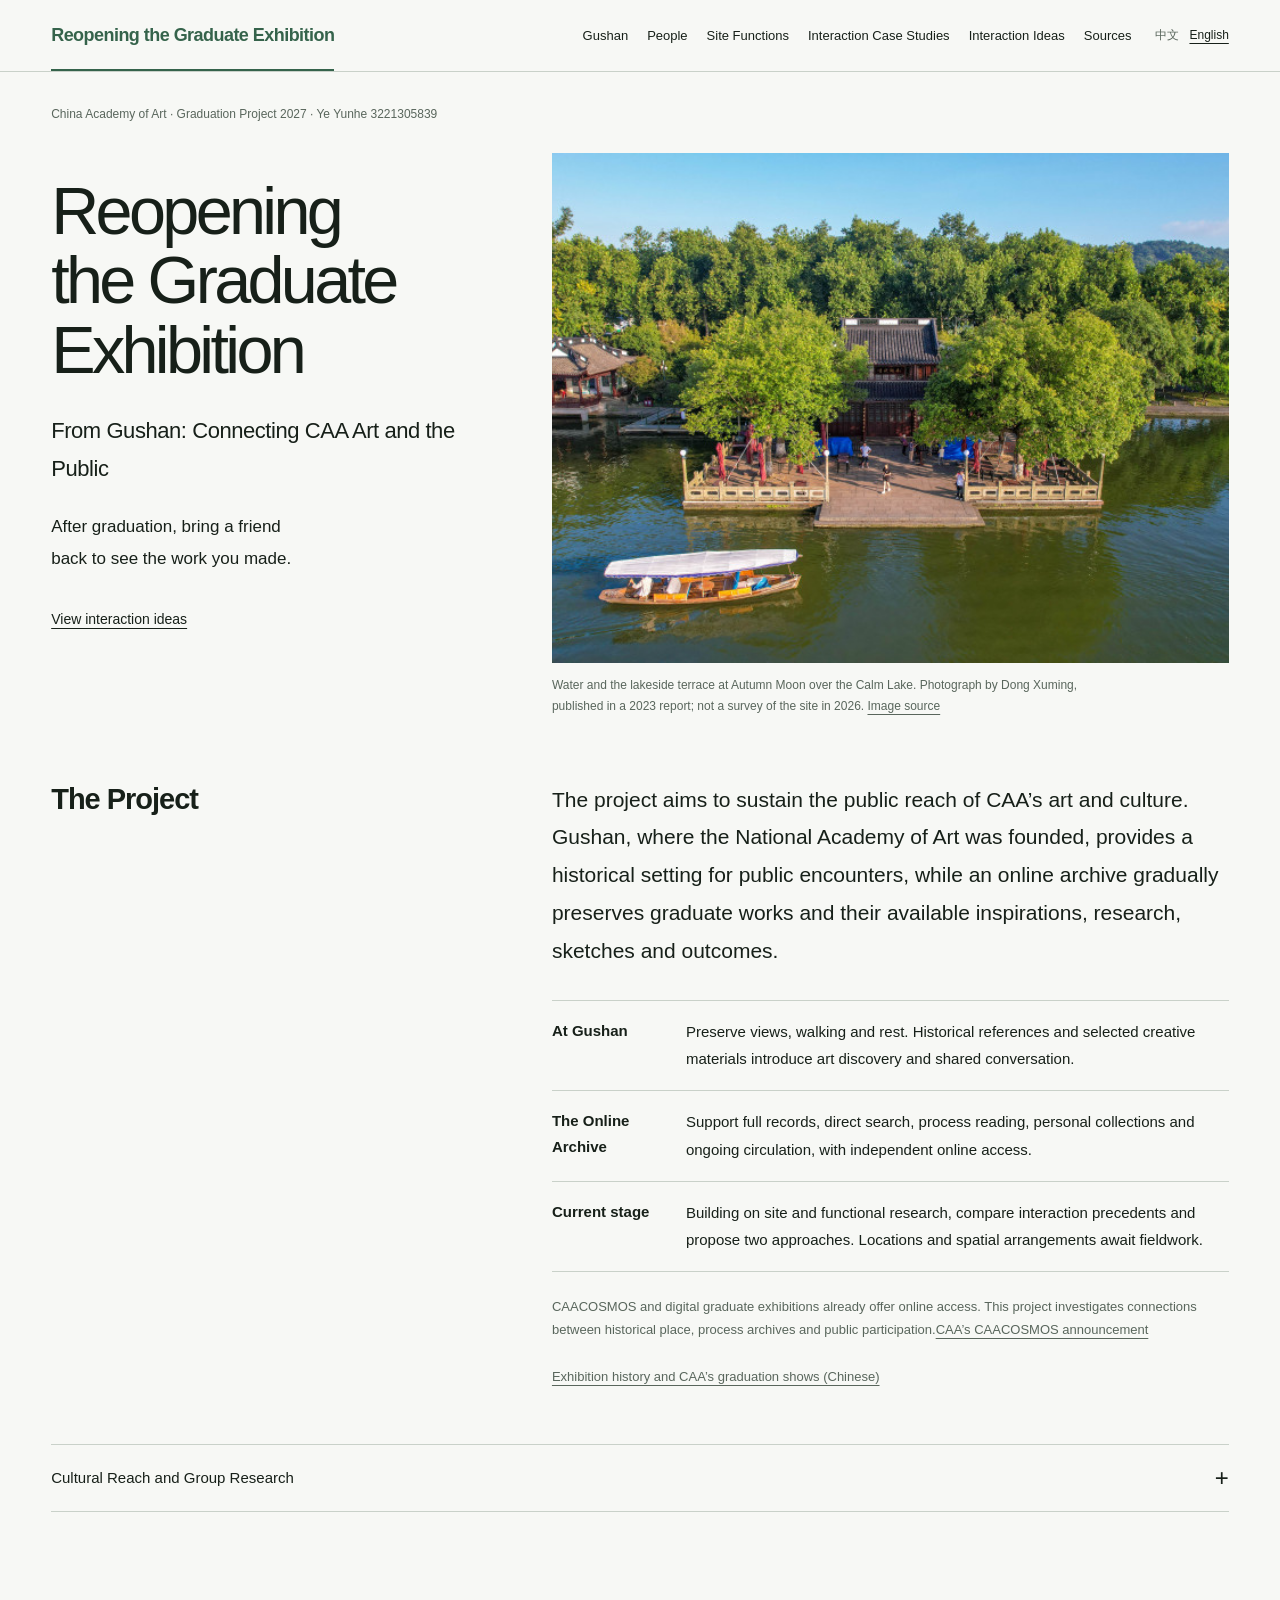
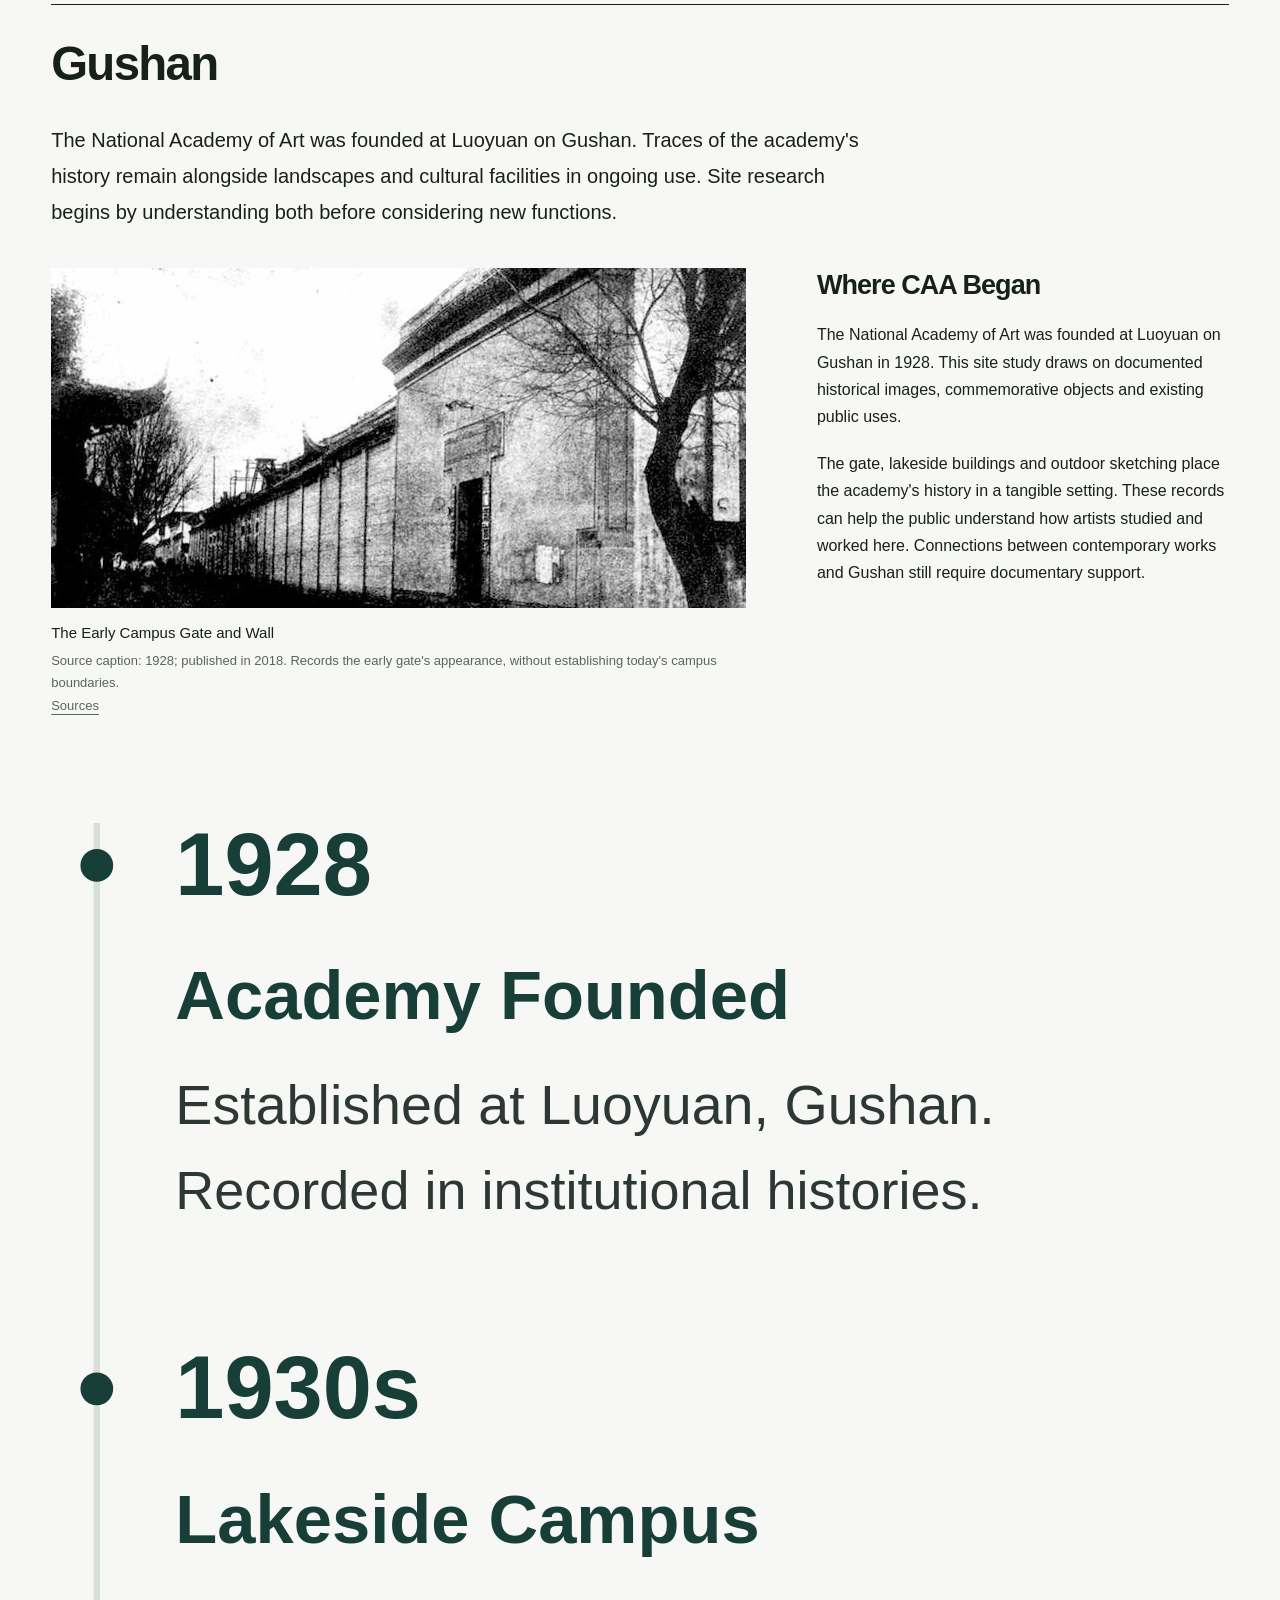
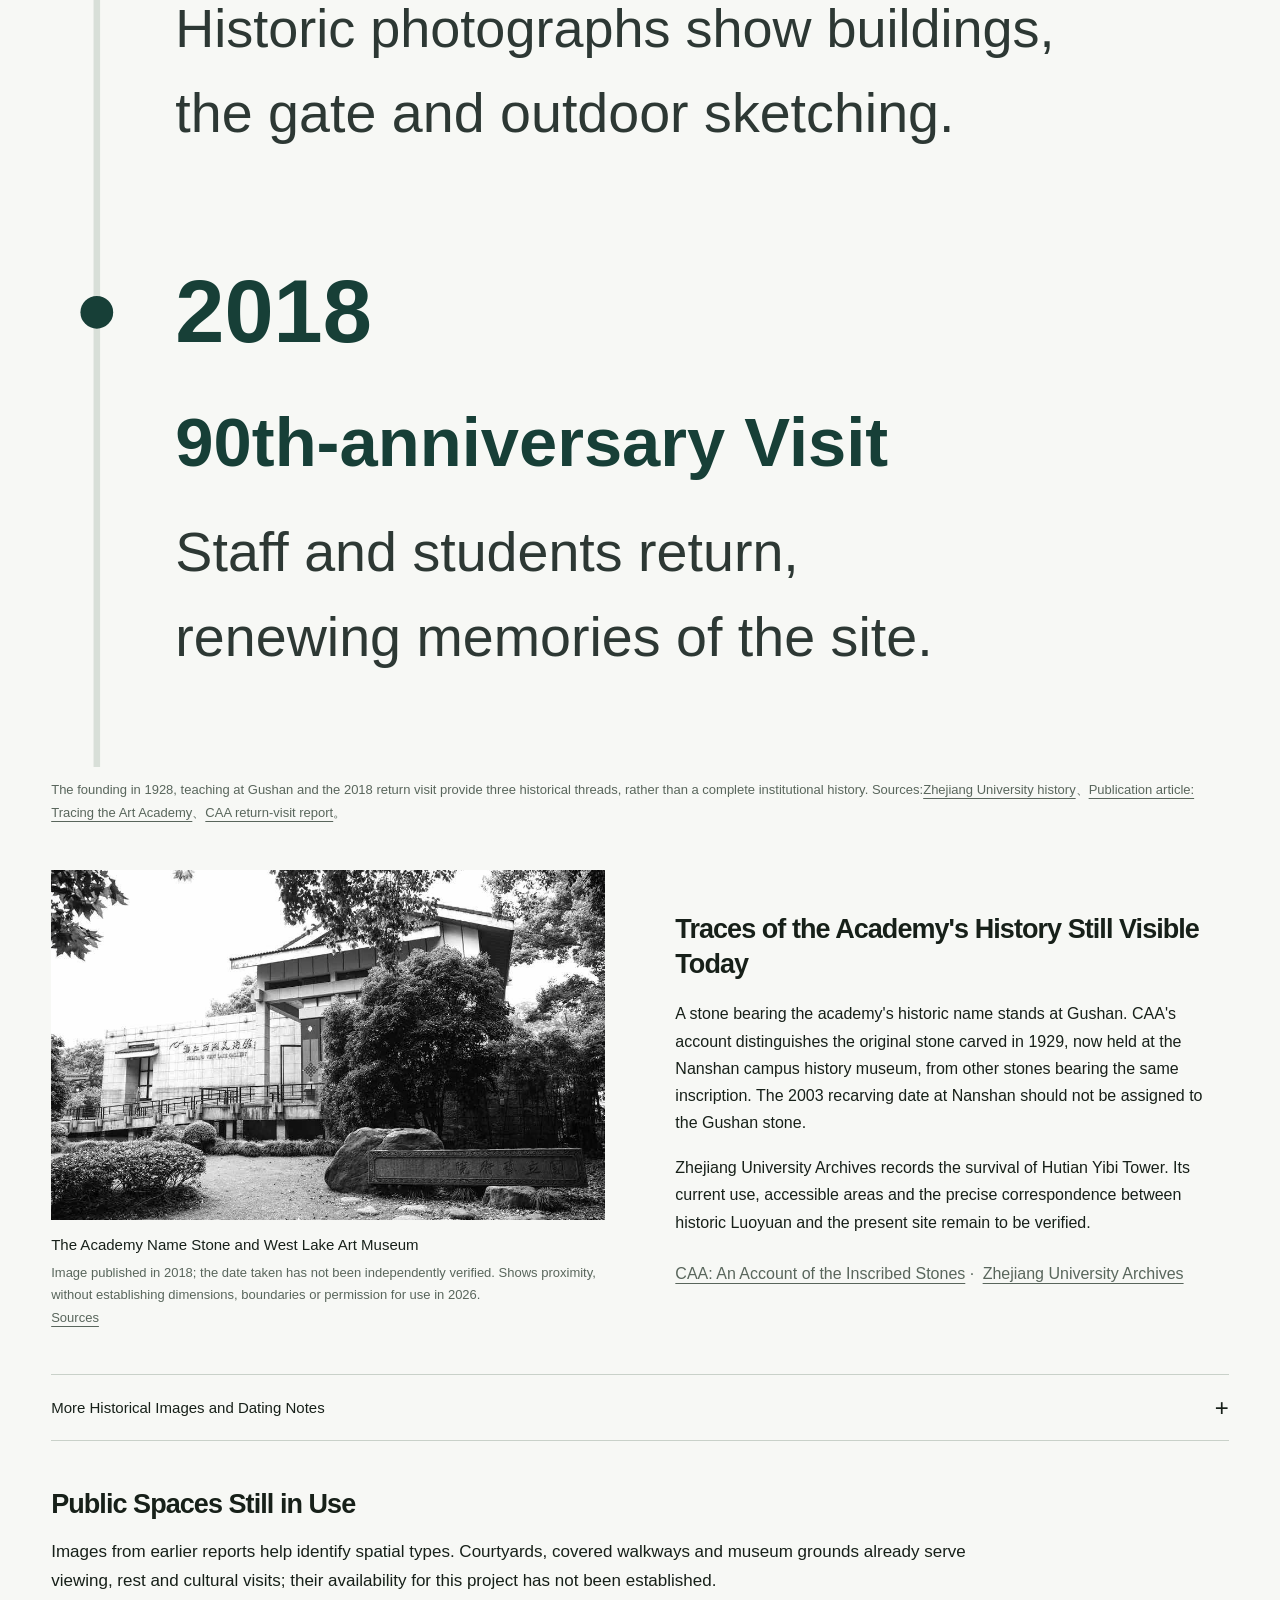
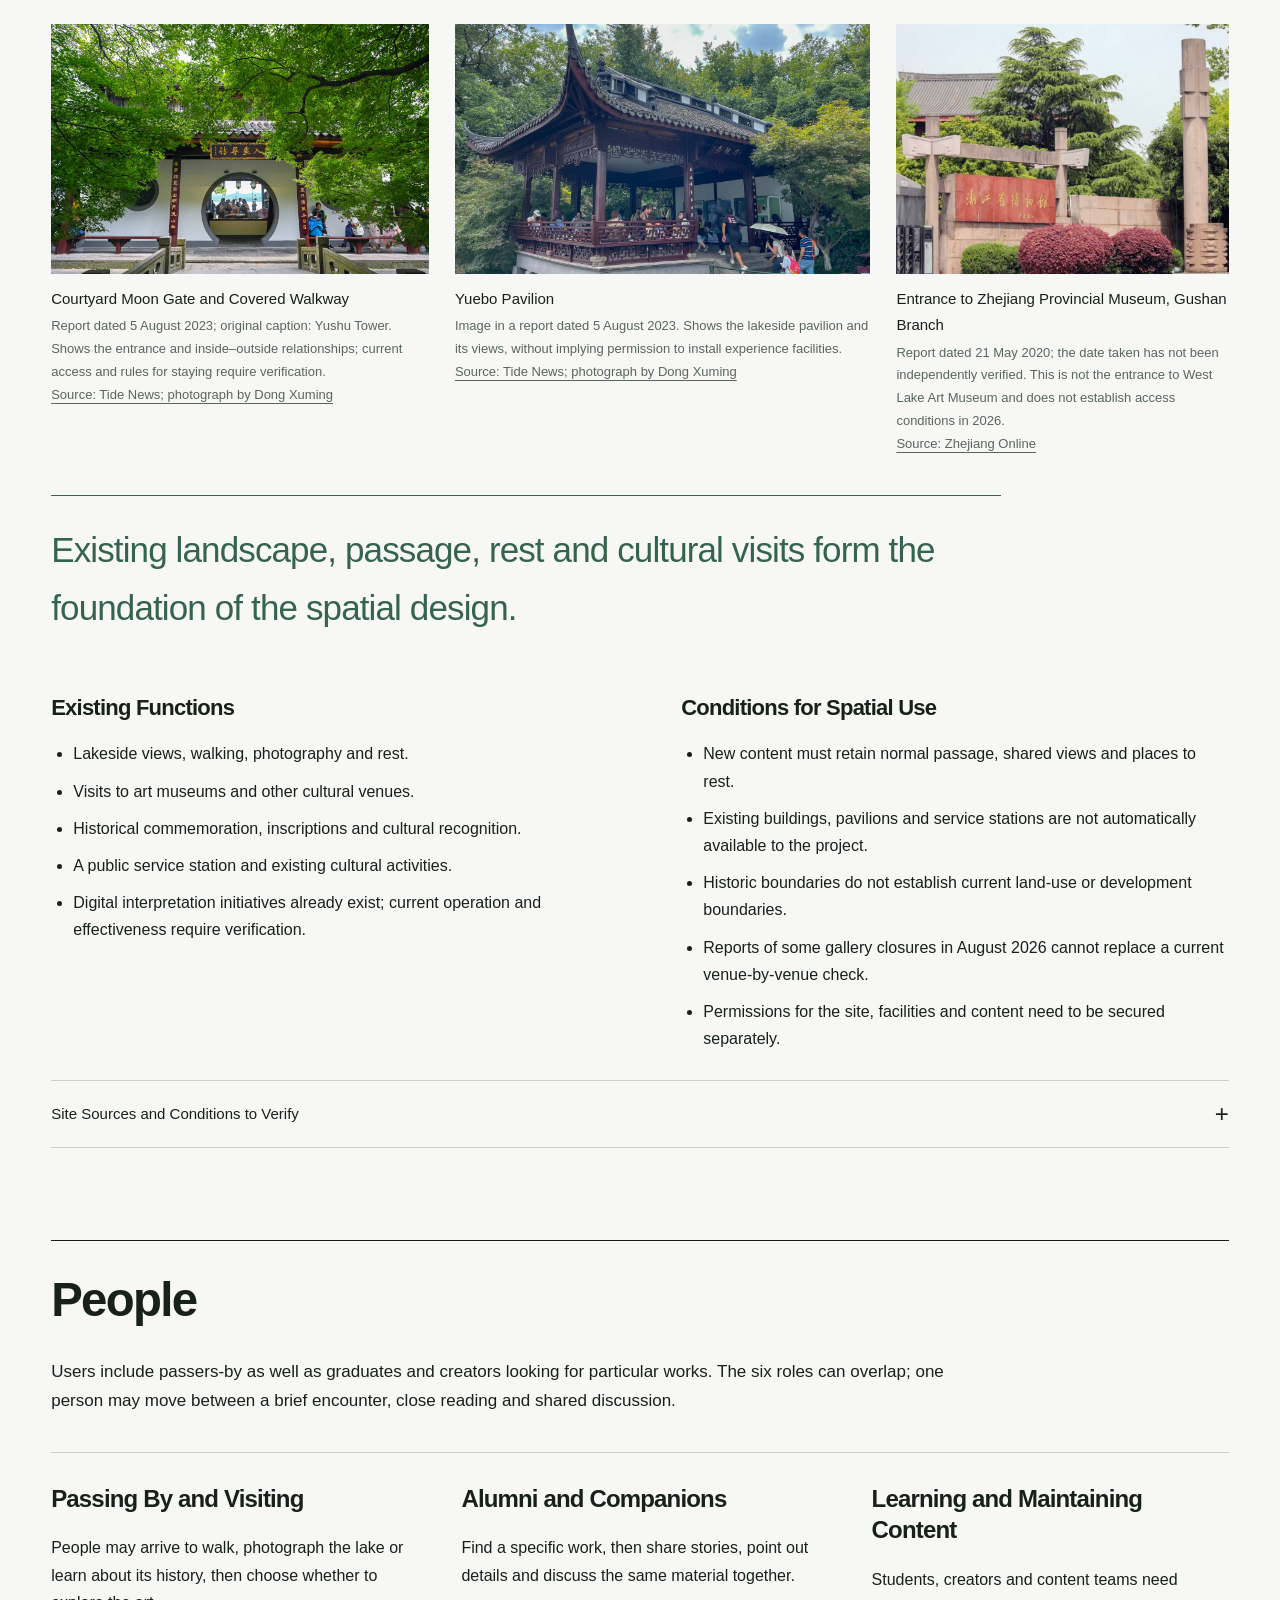
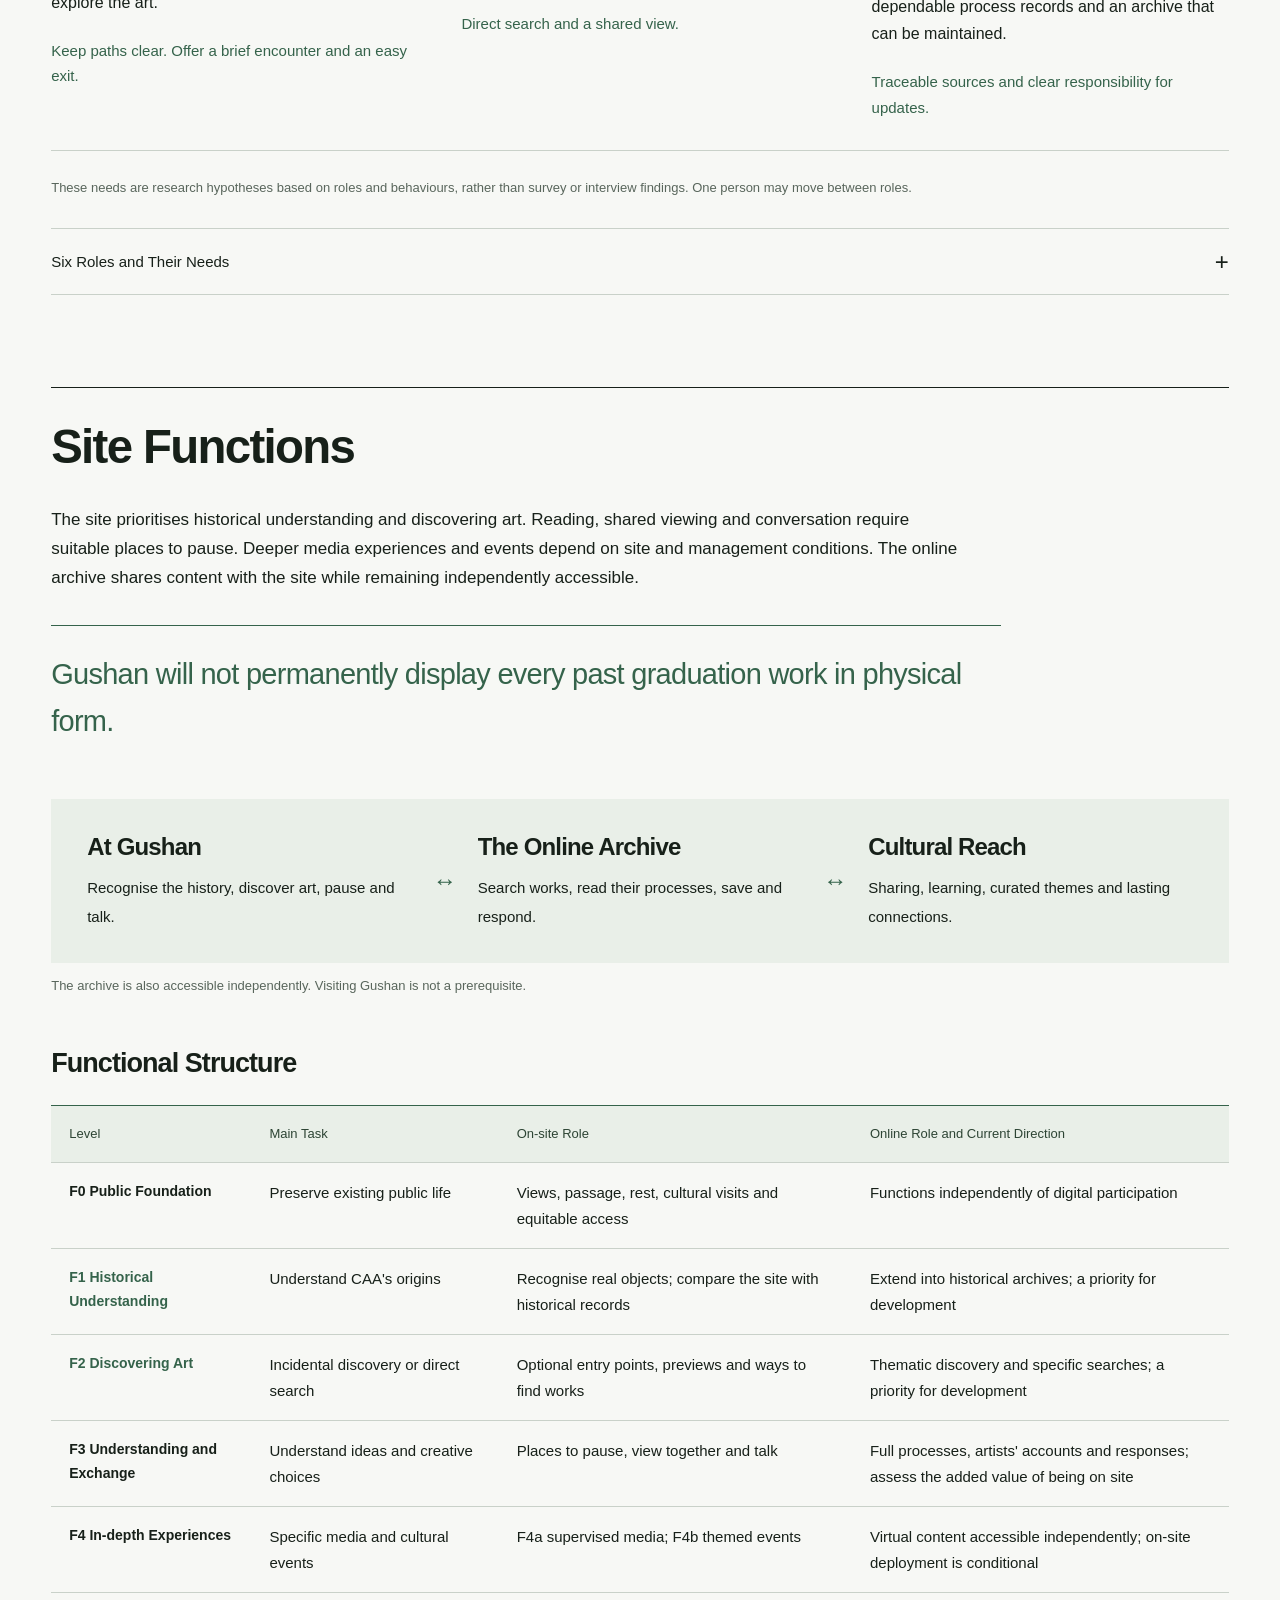
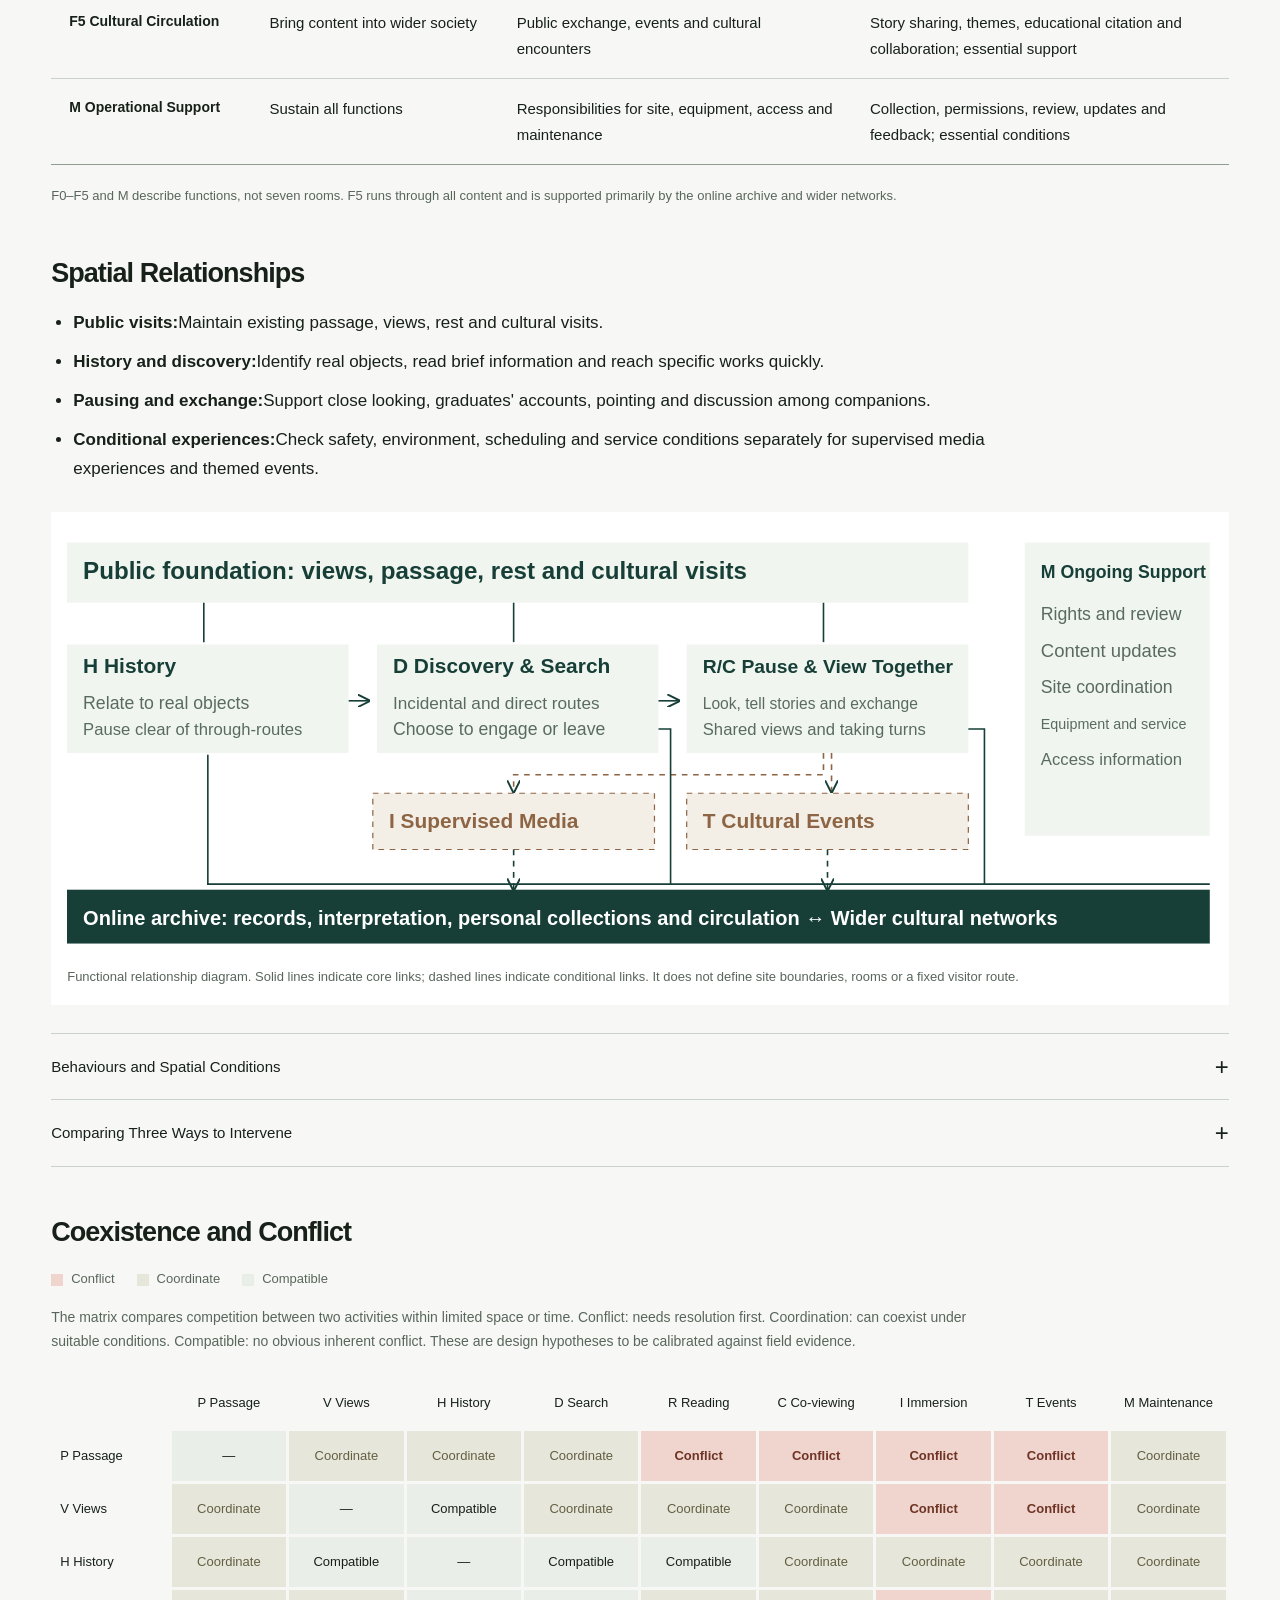
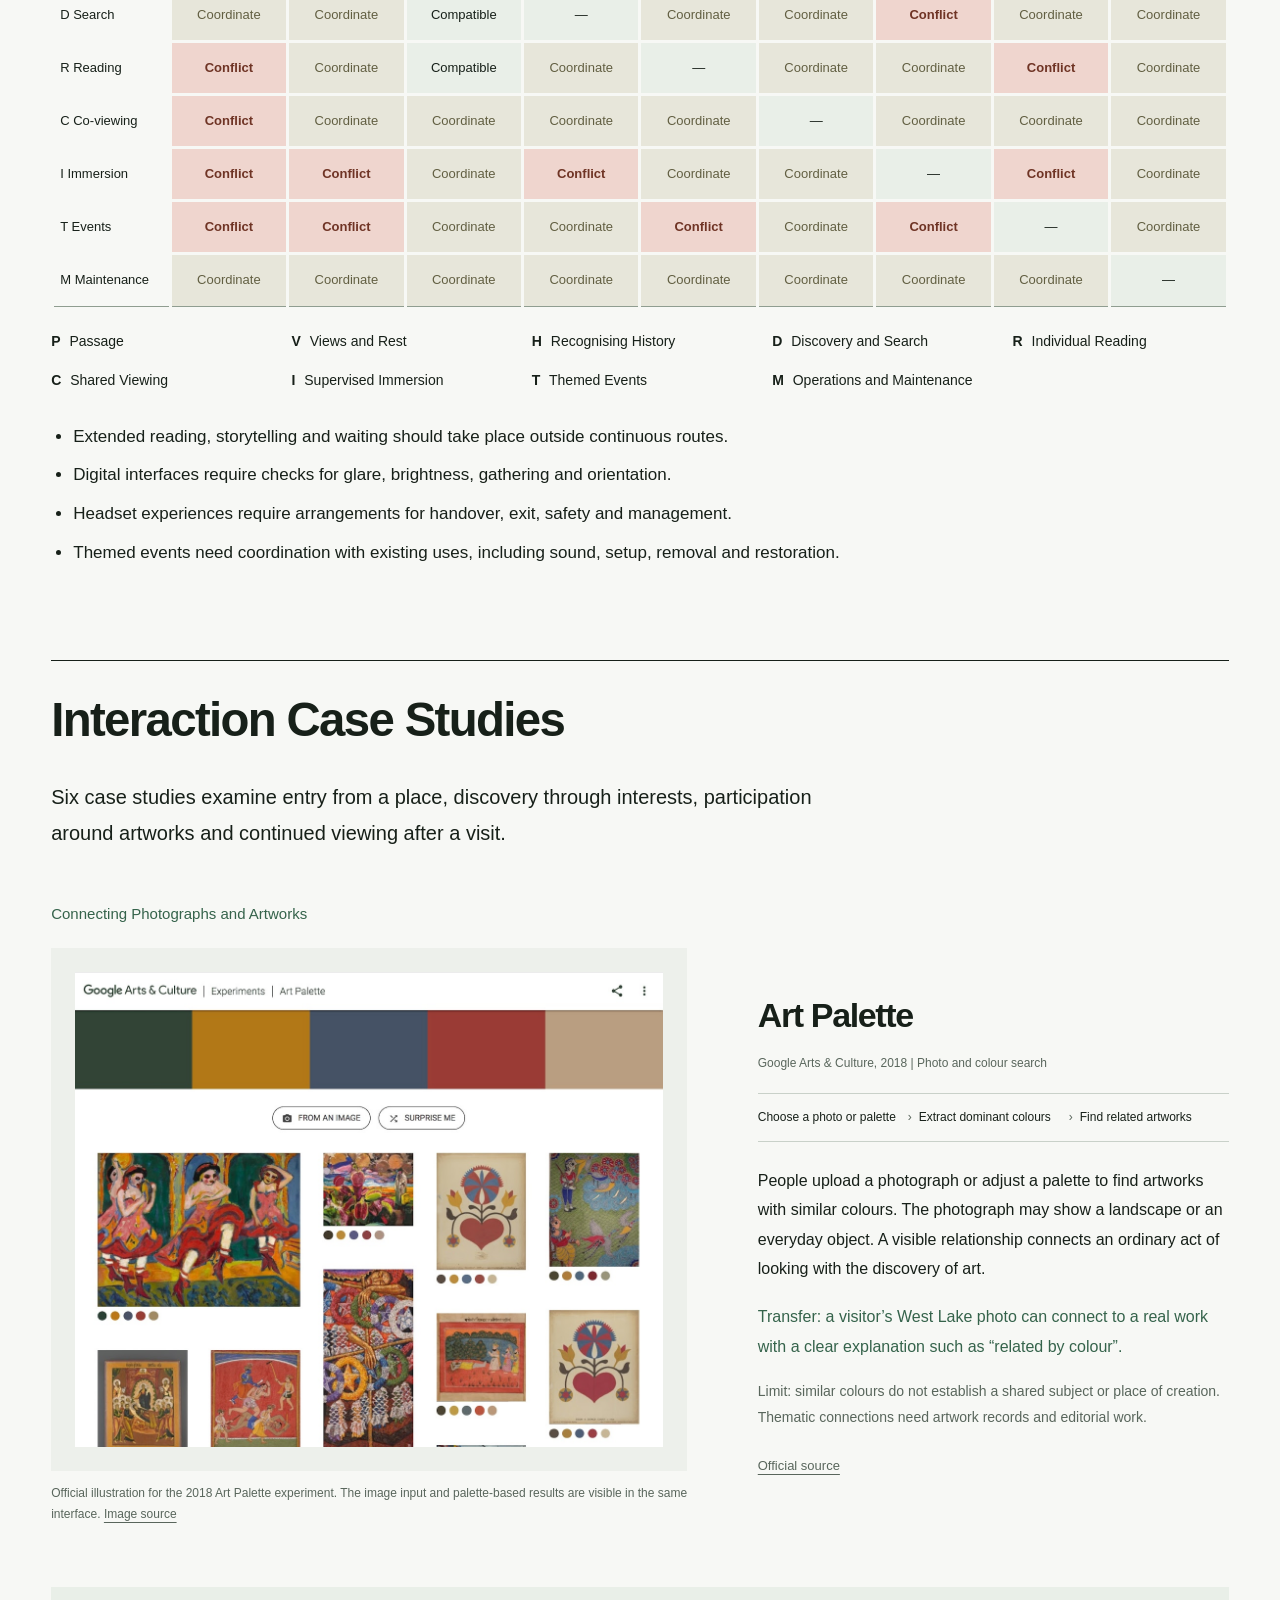
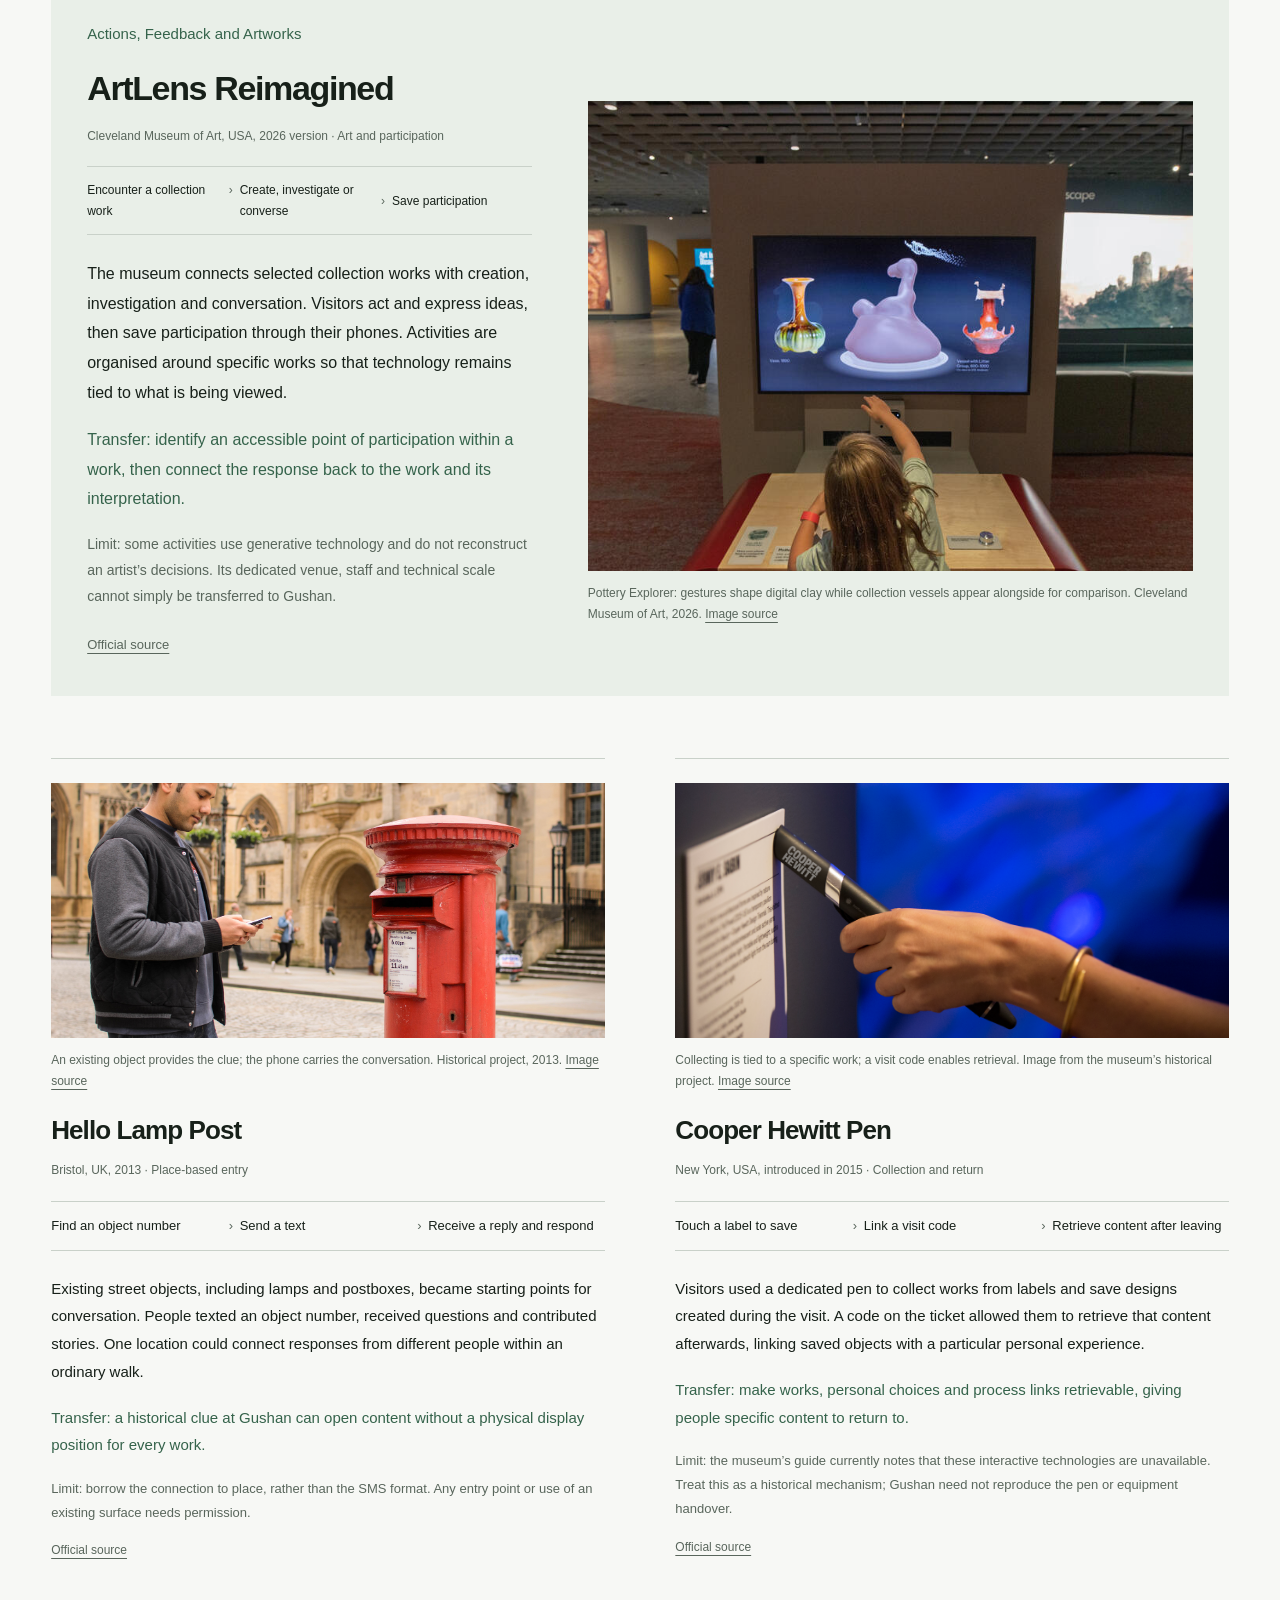
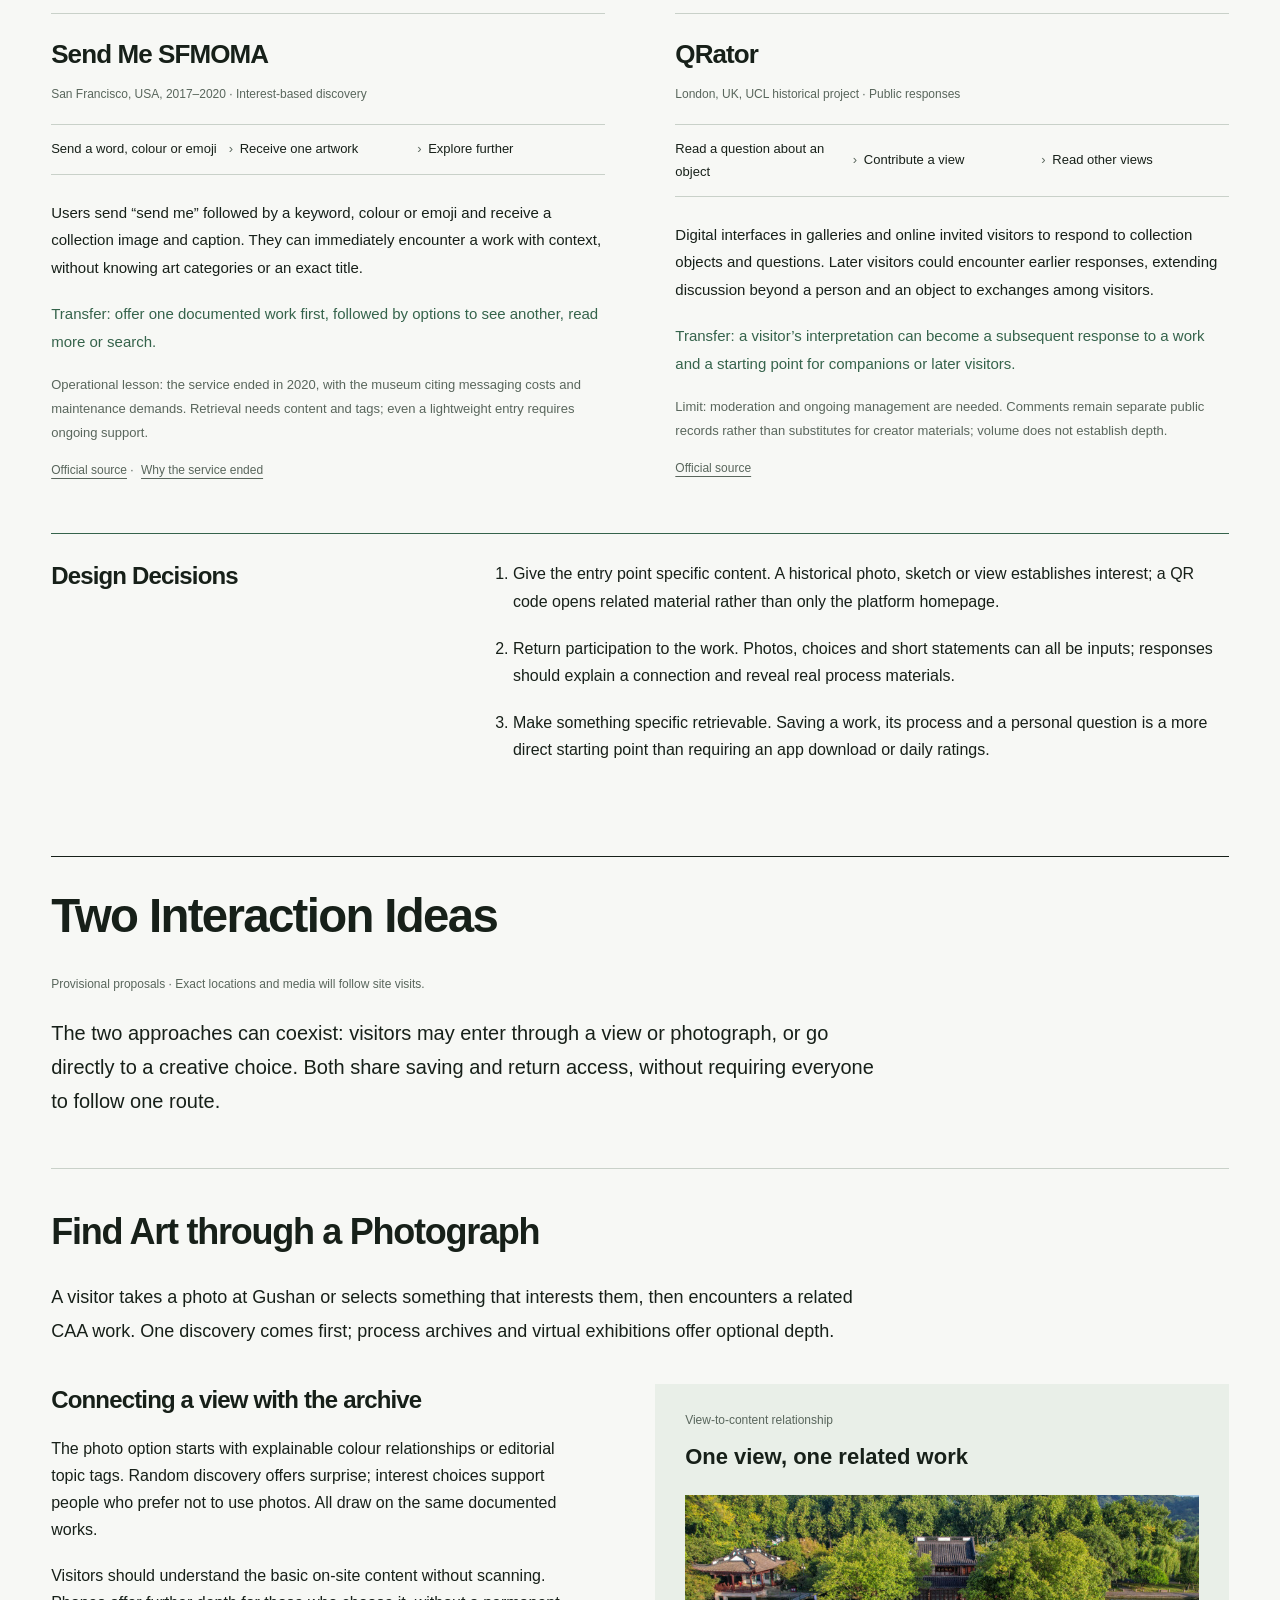
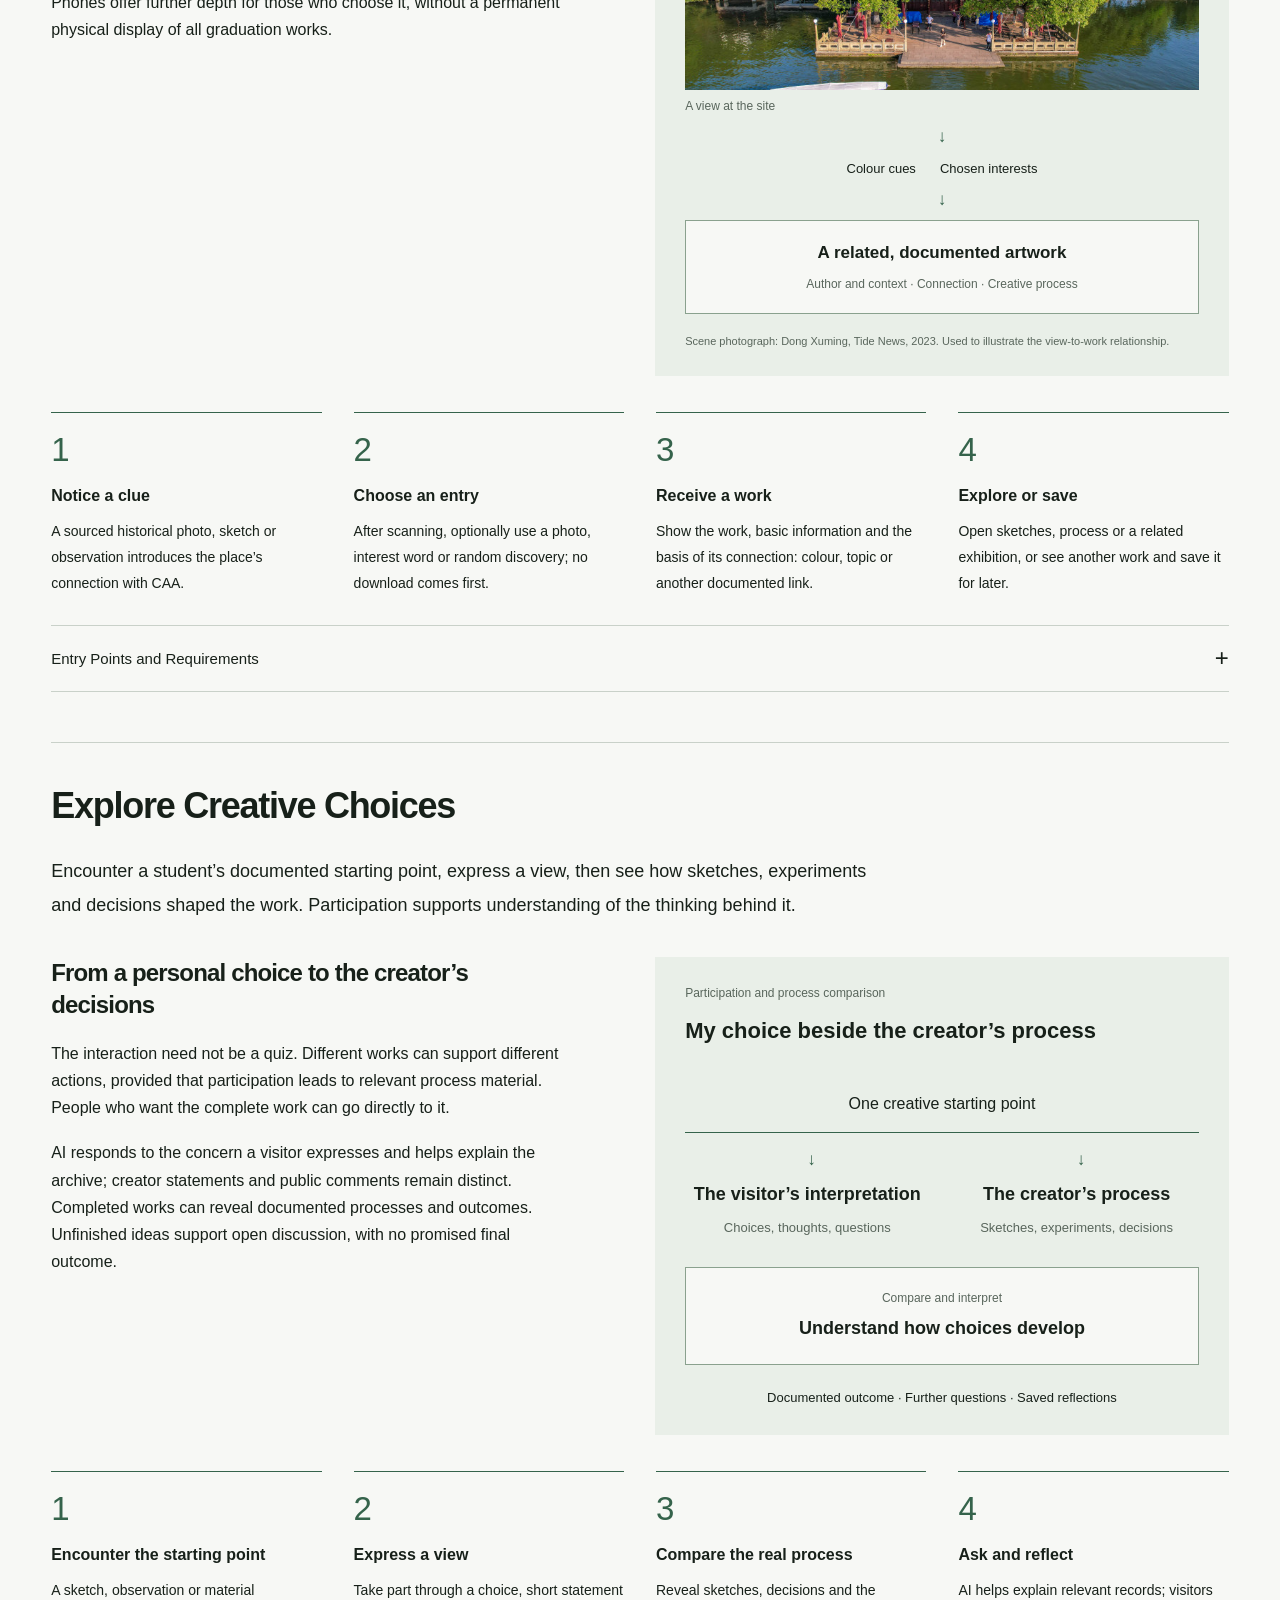
==== commit c930cb15: "Publish exhibition history and CAA graduation timeline" ====
--- a/docs/index-en.html
+++ b/docs/index-en.html
@@ -7,6 +7,7 @@
 <div><dt>Current stage</dt><dd>Building on site and functional research, compare interaction precedents and propose two approaches. Locations and spatial arrangements await fieldwork.</dd></div>
 </dl>
 <p class="source">CAACOSMOS and digital graduate exhibitions already offer online access. This project investigates connections between historical place, process archives and public participation.<a href="https://en.caa.edu.cn/info/1111/2925.htm" target="_blank" rel="noopener">CAA’s CAACOSMOS announcement</a></p>
+<p class="source"><a href="exhibition-timeline/" hreflang="zh-CN">Exhibition history and CAA’s graduation shows (Chinese)</a></p>
 </div></div><details class="research-detail"><summary>Cultural Reach and Group Research</summary><div class="detail-content"><figure class="diagram"><picture><source media="(max-width: 580px)" srcset="assets/diagrams/en/cultural_reach_mobile.svg"><img src="assets/diagrams/en/cultural_reach.svg" alt="Reach, understanding, circulation and social connection are four intended contributions. Each can occur independently; their actual impact requires observation and evaluation." loading="lazy"></source></picture><figcaption>Reach, understanding, circulation and social connection are four intended contributions. Each can occur independently; their actual impact requires observation and evaluation.</figcaption></figure><details class="team-research"><summary>Team Research</summary><dl class="team">
 <div><dt>YT</dt><dd>The continuation of ideas, unfinished works, artists' development and the circulation of art between people.</dd></div>
 <div><dt>WC</dt><dd>Creative trajectories, sketches and processes, possibilities for bringing works into physical space, and virtual displays of past graduation works.</dd></div>
